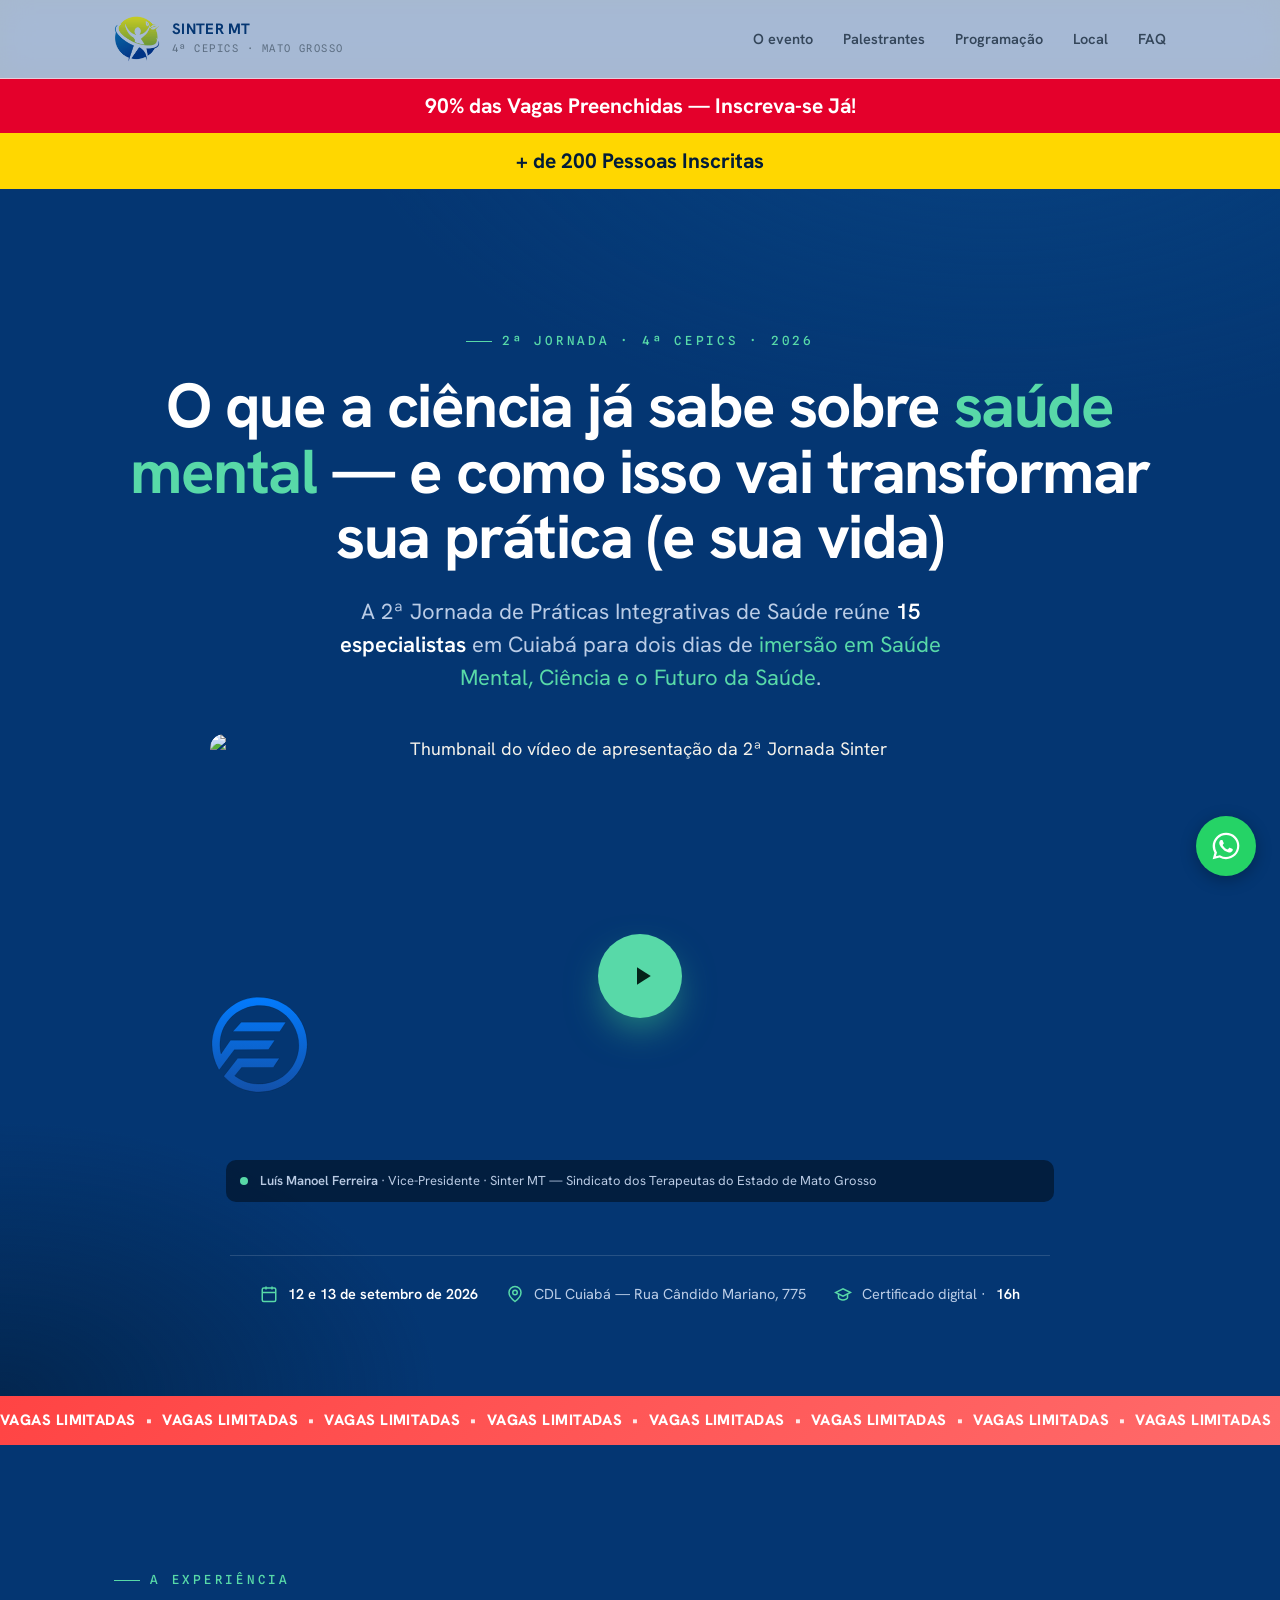
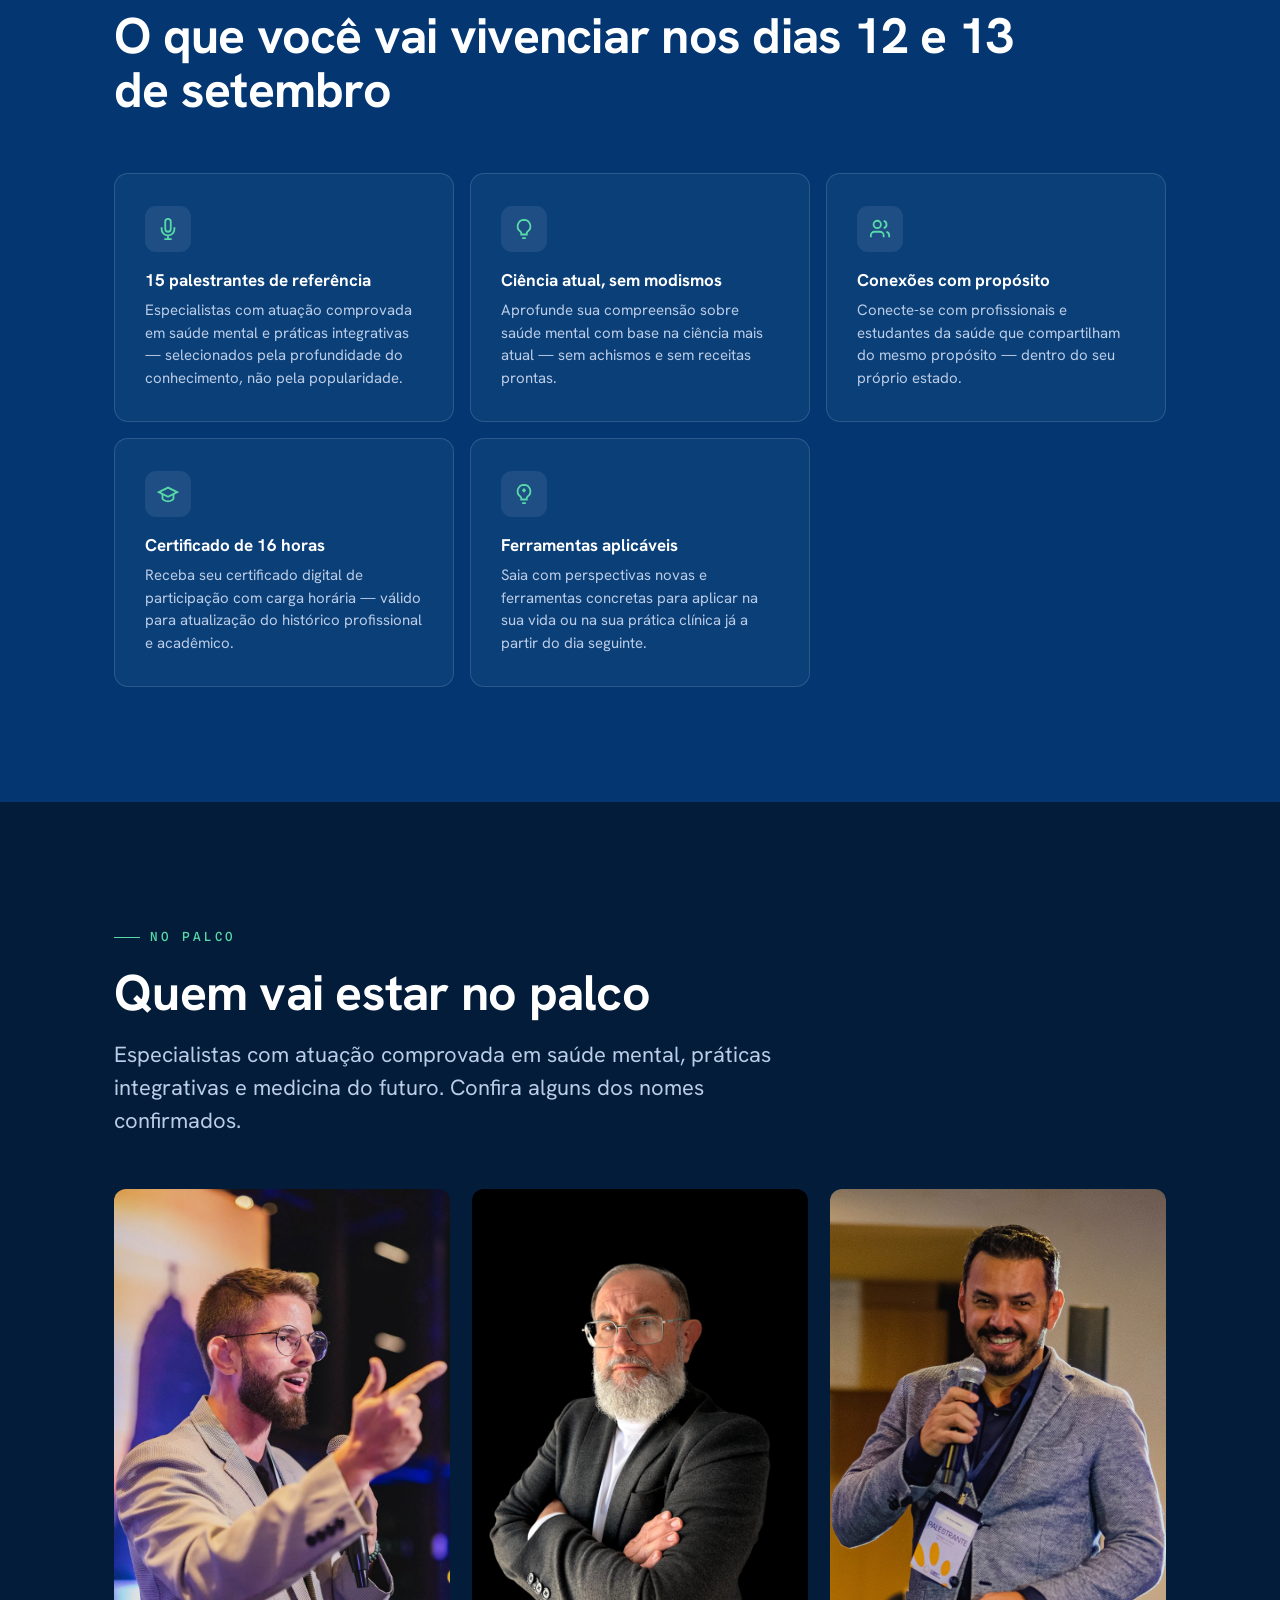
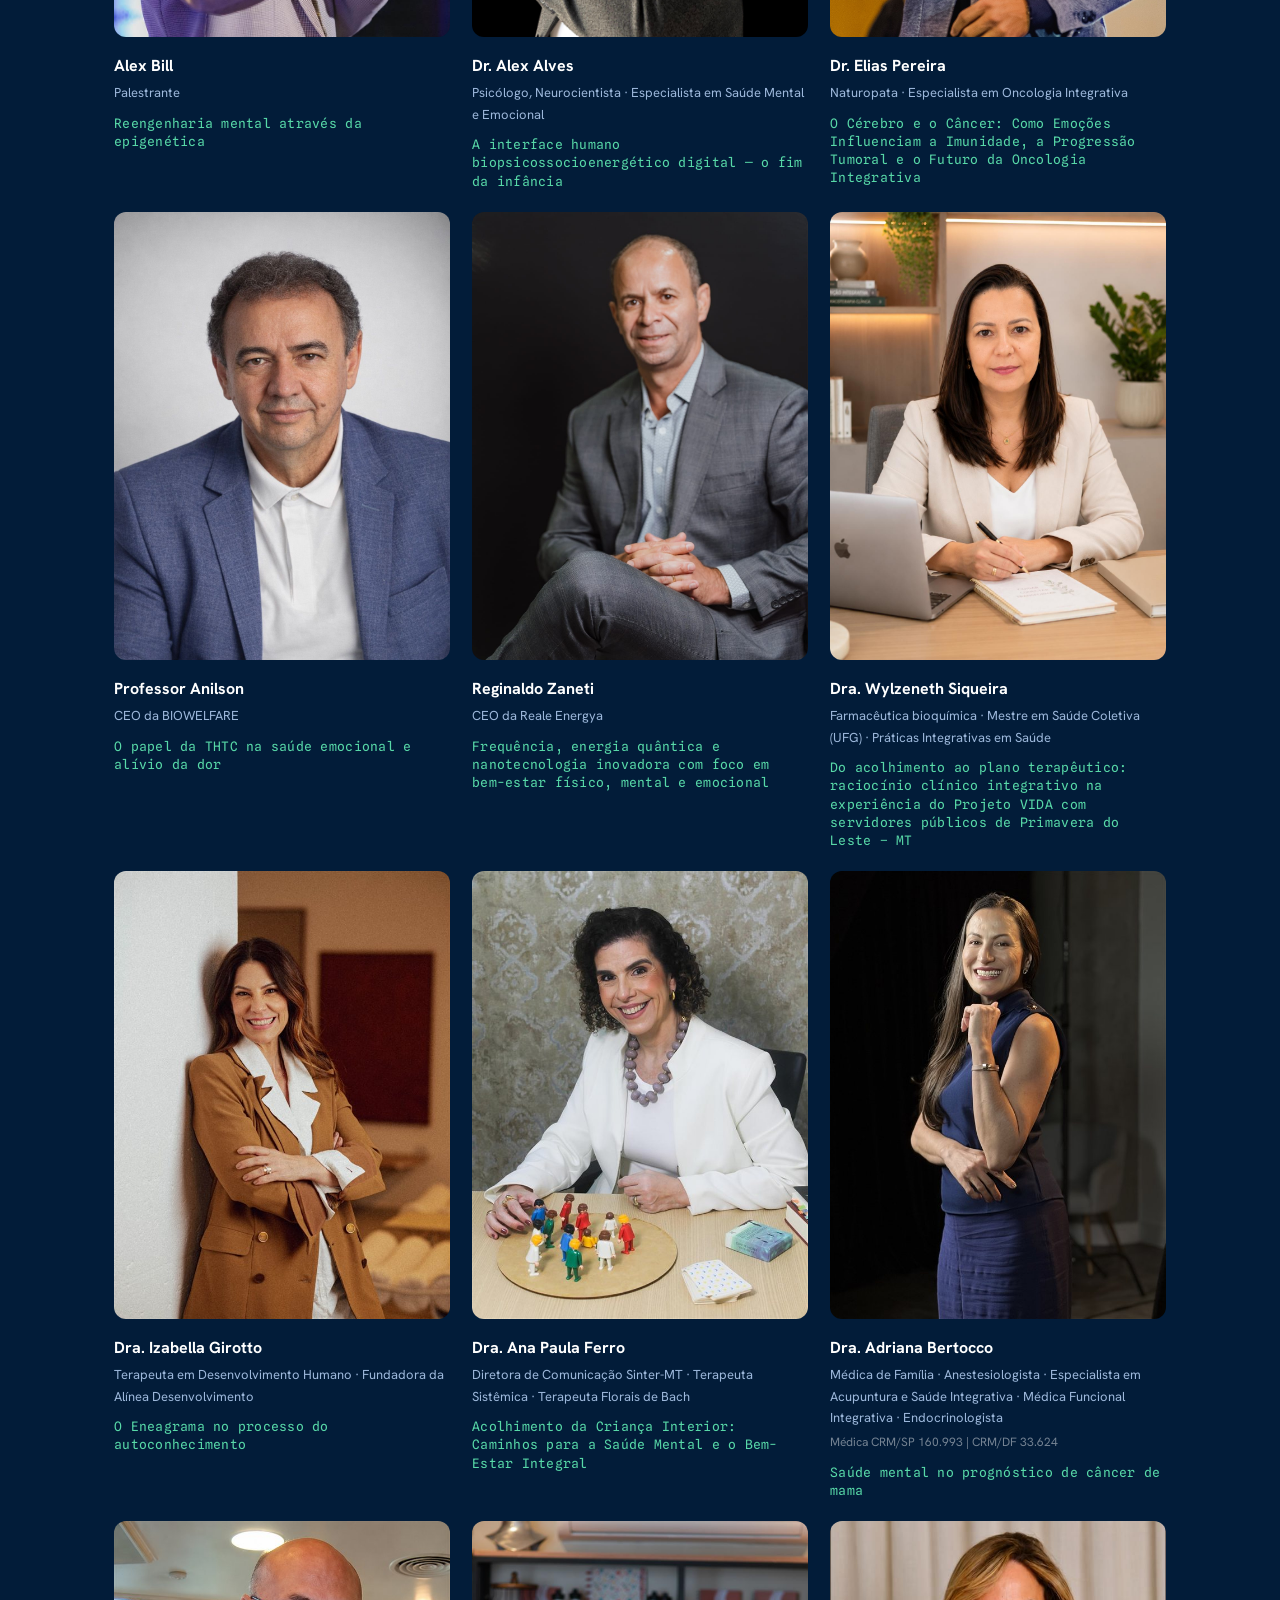
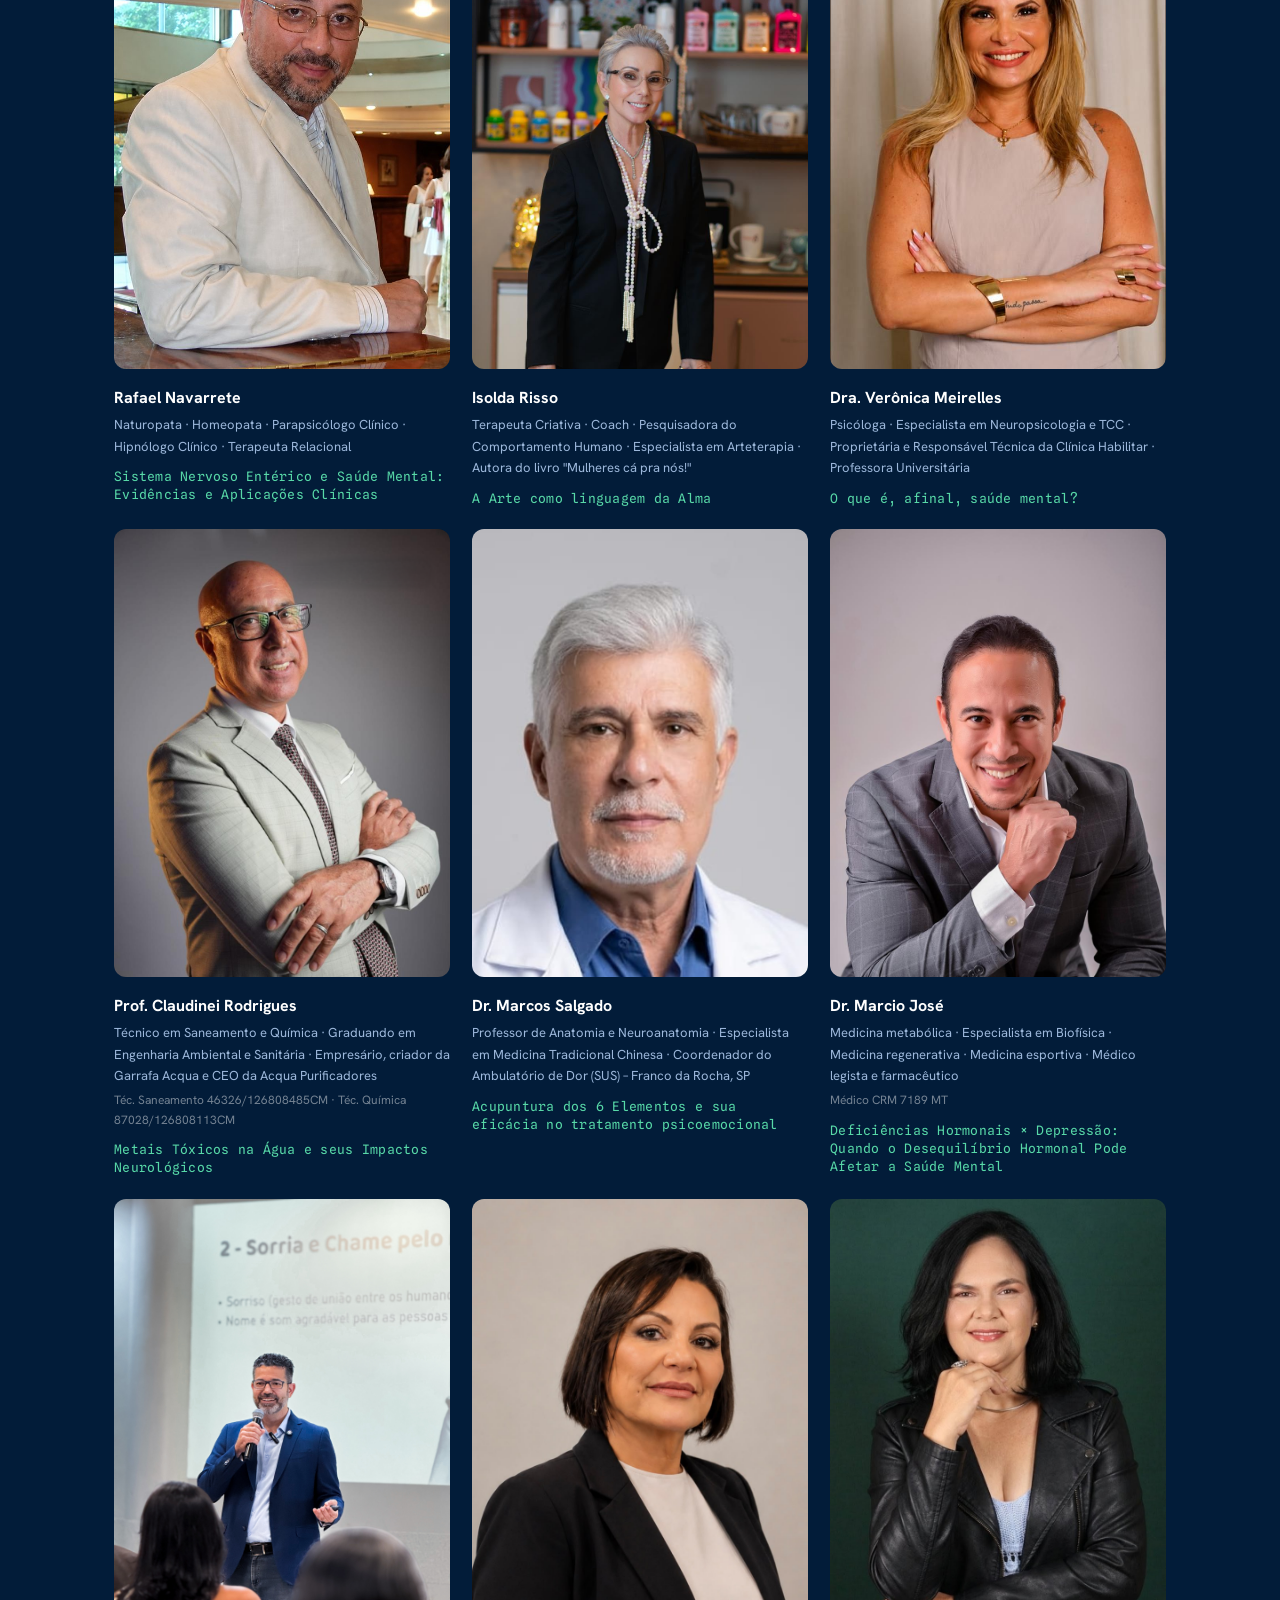
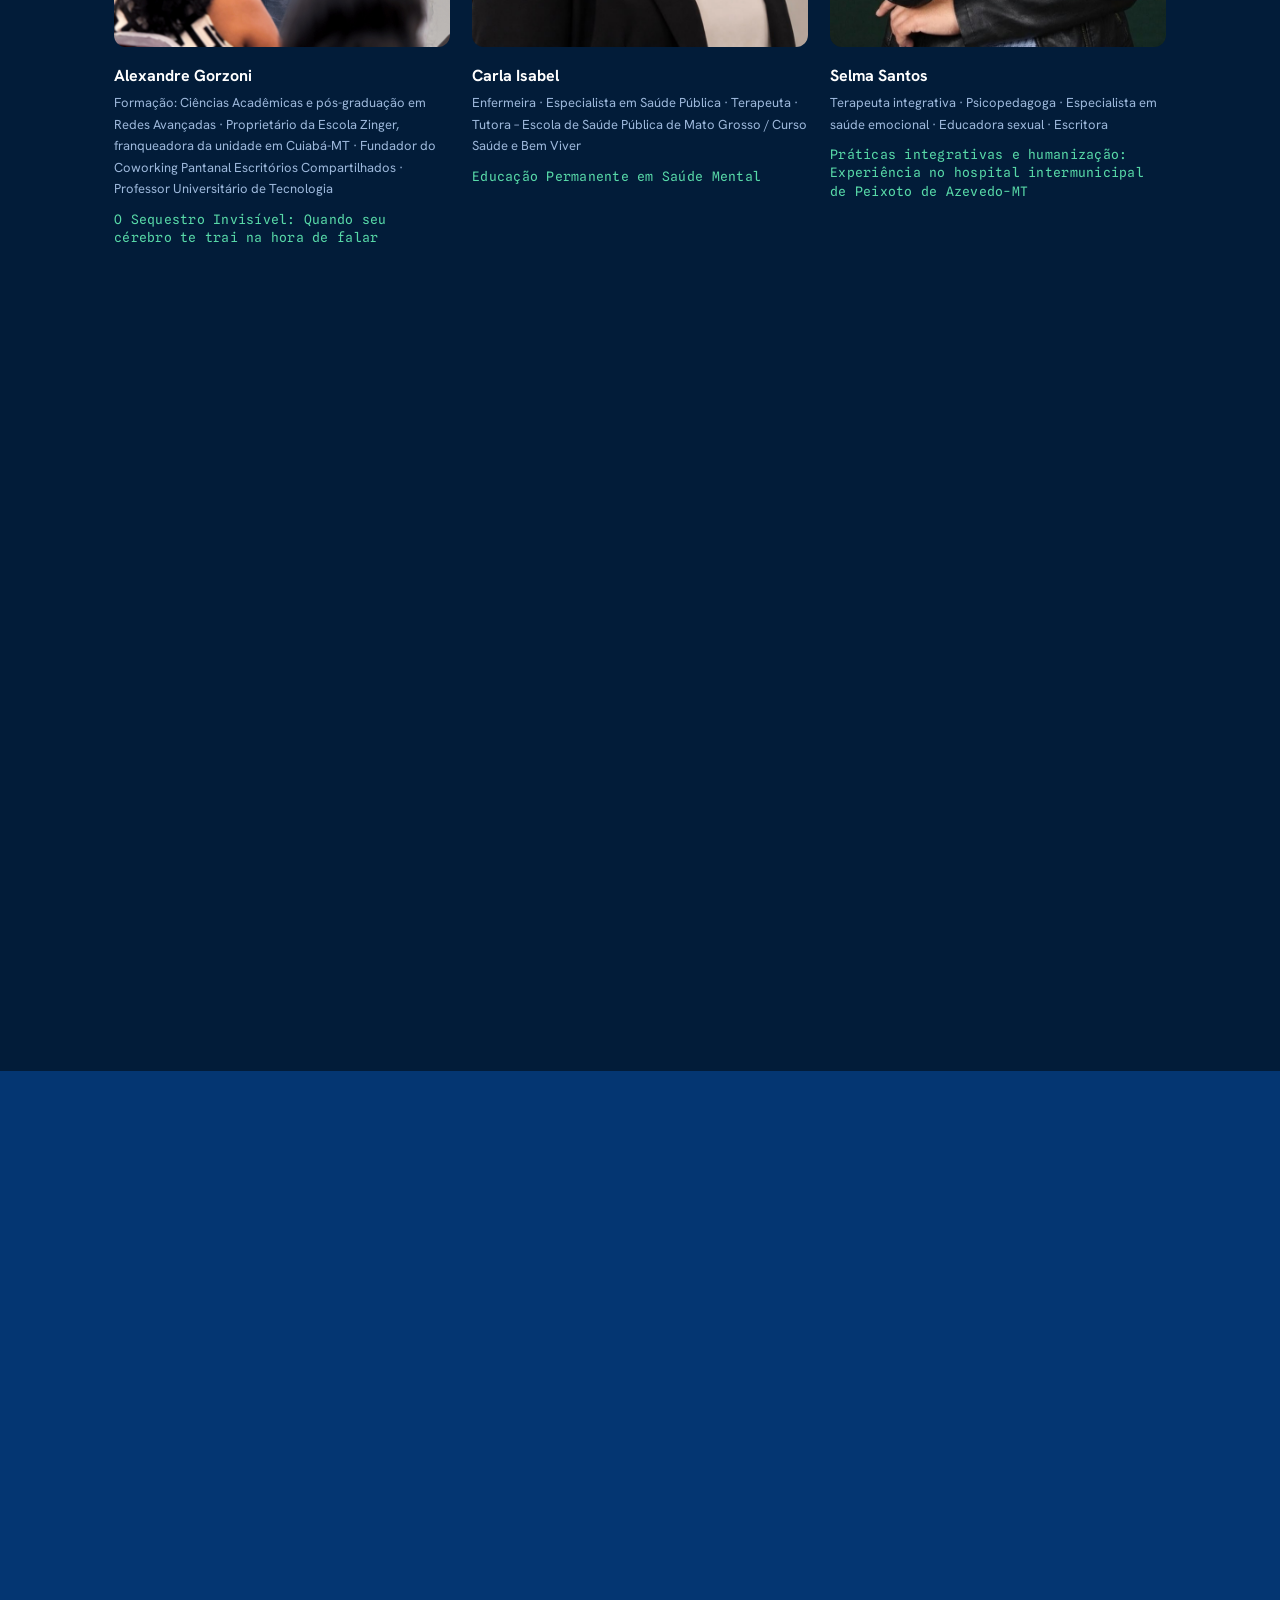
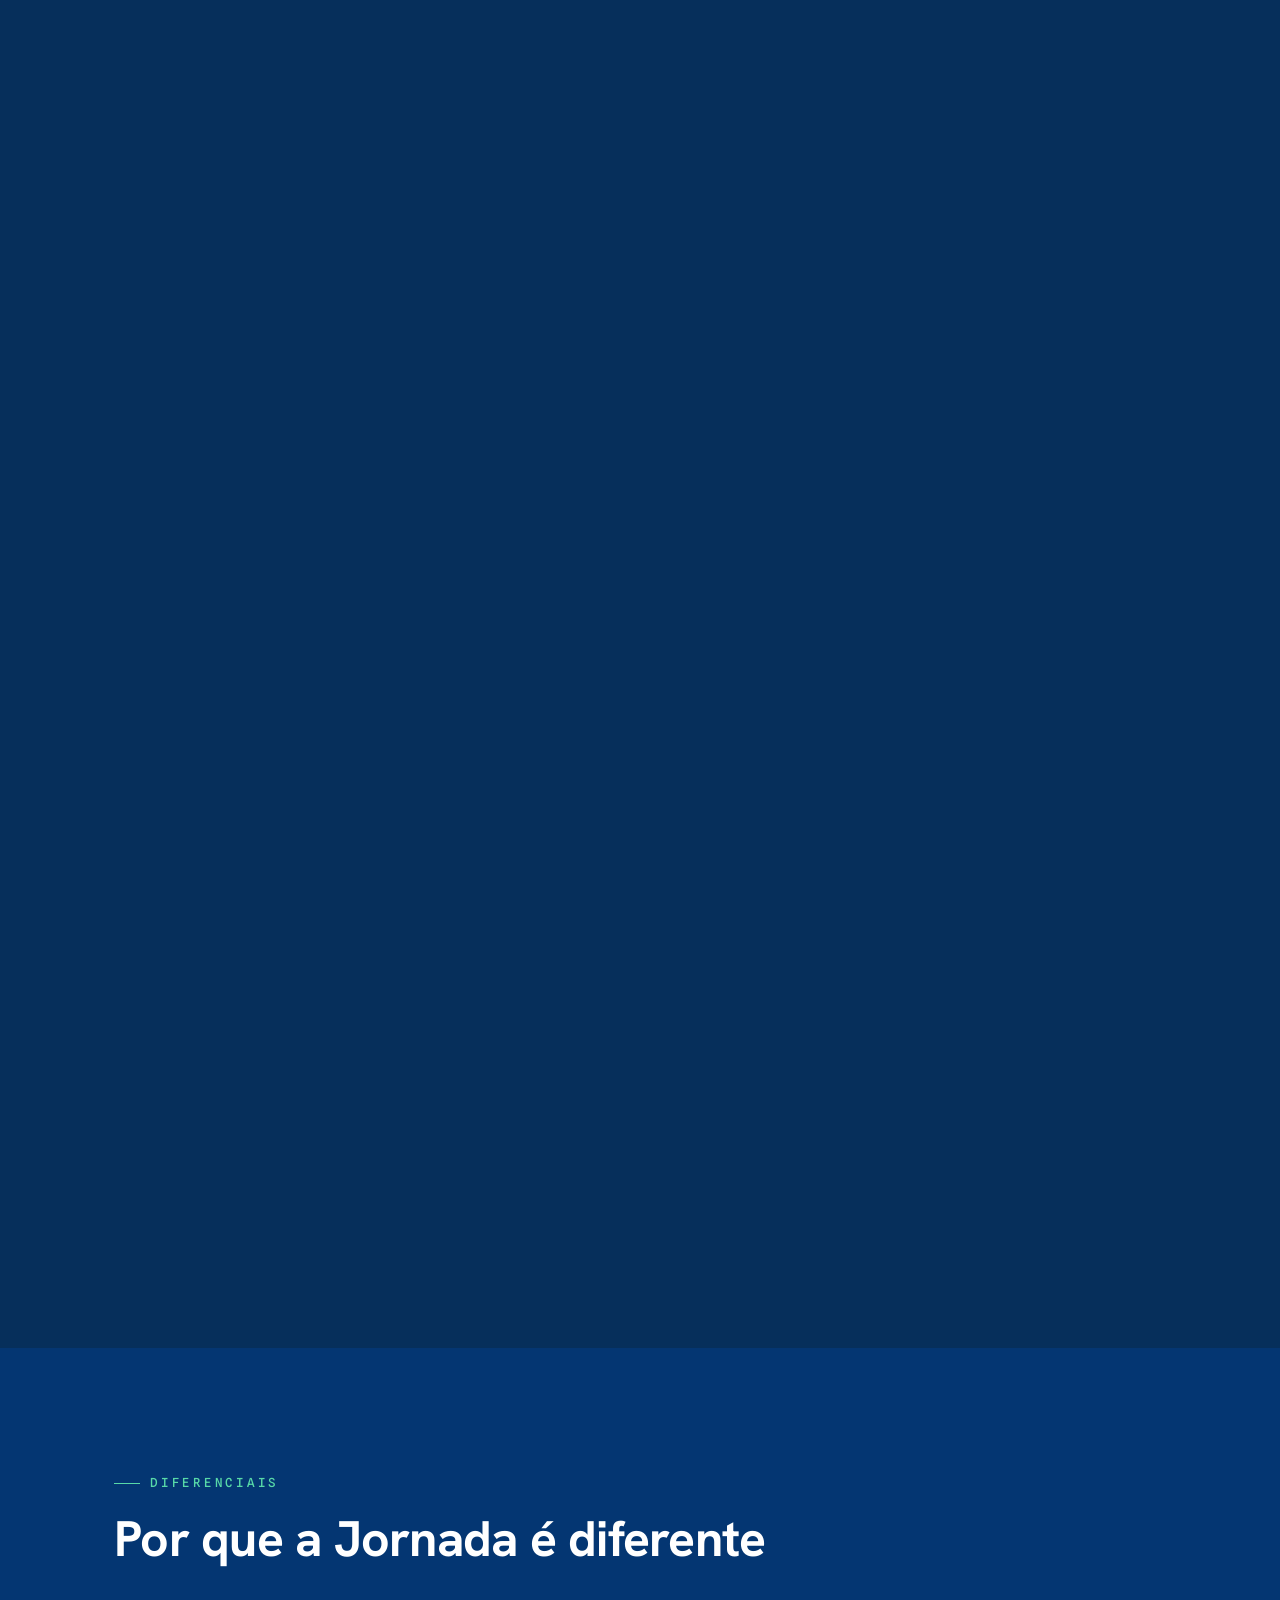
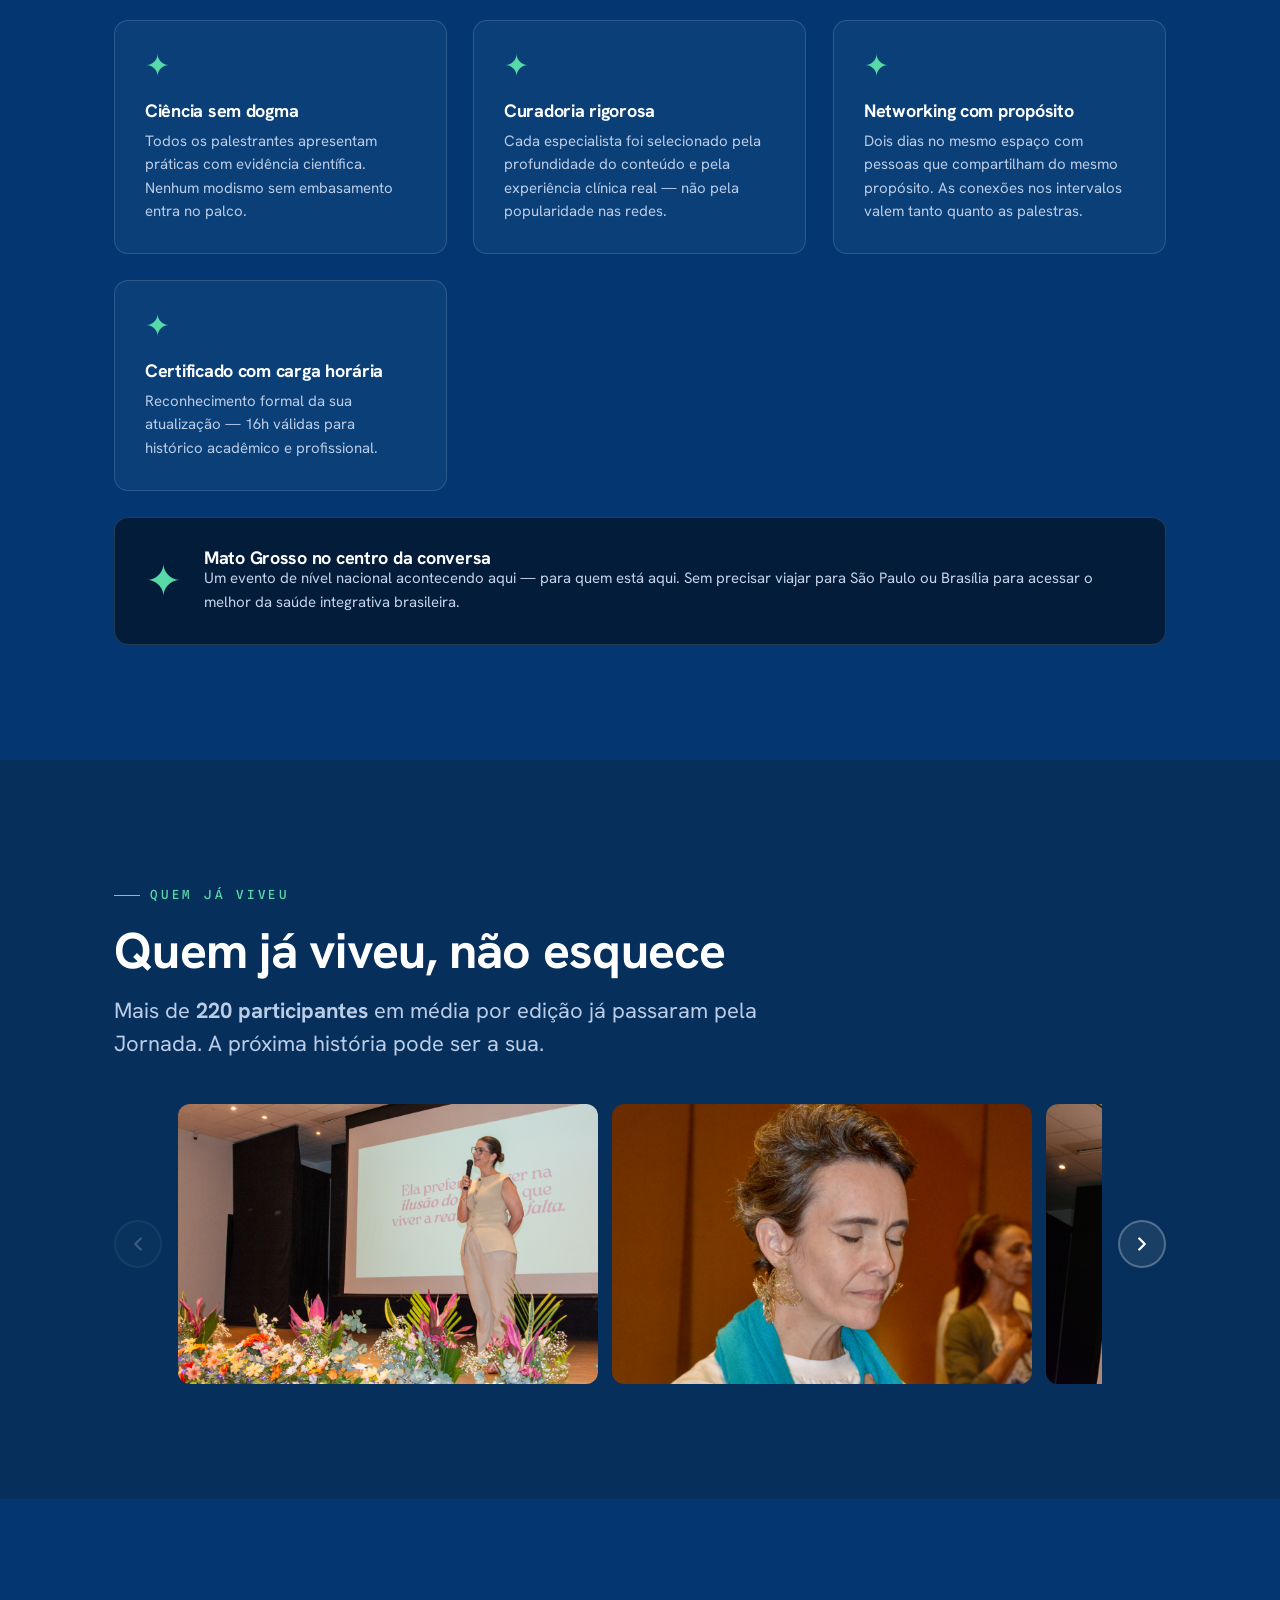
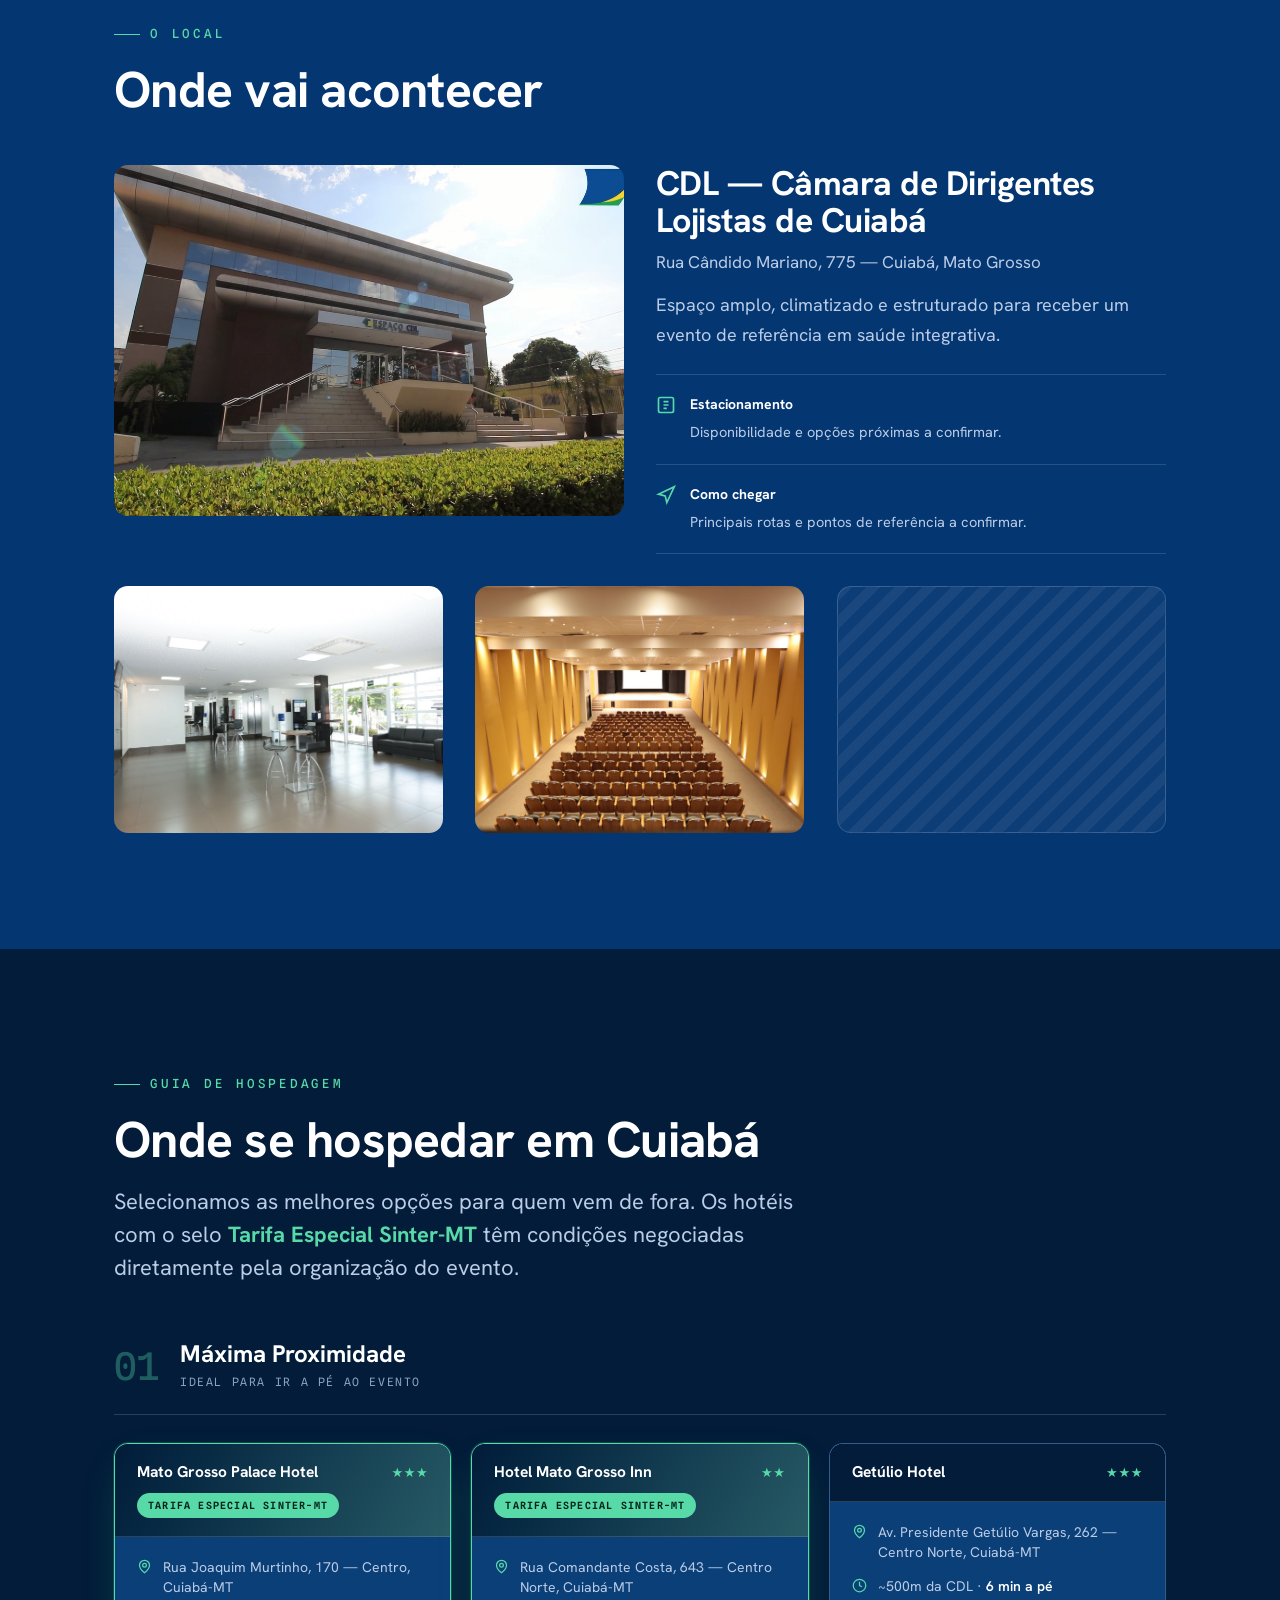
==== index.html @ 5ab66284 "fix: ajusta capitalização do título do horário da apresentação Prife" ====
<!DOCTYPE html>
<html lang="pt-BR">
<head>
<meta charset="UTF-8" />
<meta name="viewport" content="width=device-width, initial-scale=1.0" />
<meta name="format-detection" content="telephone=no">
<title>2ª Jornada de Práticas Integrativas de Saúde — Sinter MT</title>
<meta name="description" content="Dois dias de imersão em Saúde Mental, Ciência e o Futuro da Saúde. 12 e 13 de setembro de 2026, CDL Cuiabá. 15 especialistas. Certificado de 16h." />
<link rel="preconnect" href="https://fonts.googleapis.com" />
<link rel="preconnect" href="https://fonts.gstatic.com" crossorigin />
<link href="https://fonts.googleapis.com/css2?family=Hanken+Grotesk:wght@400;500;600;700;800&family=Spline+Sans+Mono:wght@400;500&display=swap" rel="stylesheet" />
<link rel="stylesheet" href="styles.css" />
<link rel="icon" type="image/x-icon" href="/favicon.ico" />
<link rel="icon" type="image/png" sizes="192x192" href="/favicon-192.png" />
<link rel="apple-touch-icon" sizes="180x180" href="/apple-touch-icon.png" />
<script type="application/ld+json">
{
  "@context": "https://schema.org",
  "@type": "Event",
  "name": "2ª Jornada de Práticas Integrativas de Saúde",
  "startDate": "2026-09-12T08:00:00-04:00",
  "endDate": "2026-09-13T18:00:00-04:00",
  "eventAttendanceMode": "https://schema.org/OfflineEventAttendanceMode",
  "eventStatus": "https://schema.org/EventScheduled",
  "description": "Dois dias de imersão em Saúde Mental, Ciência e o Futuro da Saúde, com 15 especialistas, em Cuiabá.",
  "image": ["https://www.sintermt.com/img/logo-sinter.png"],
  "location": {
    "@type": "Place",
    "name": "CDL Cuiabá",
    "address": {
      "@type": "PostalAddress",
      "streetAddress": "Rua Cândido Mariano, 775",
      "addressLocality": "Cuiabá",
      "addressRegion": "MT",
      "postalCode": "78005-150",
      "addressCountry": "BR"
    }
  },
  "organizer": {
    "@type": "Organization",
    "name": "Sinter MT — Sindicato dos Terapeutas do Estado de Mato Grosso",
    "url": "https://www.sintermt.com"
  },
  "offers": [
    {
      "@type": "Offer",
      "name": "Standard 2º Lote",
      "price": "297.00",
      "priceCurrency": "BRL",
      "availability": "https://schema.org/InStock",
      "url": "https://www.sintermt.com/#ingressos",
      "validFrom": "2026-08-11T00:00:00-04:00"
    },
    {
      "@type": "Offer",
      "name": "VIP",
      "price": "479.99",
      "priceCurrency": "BRL",
      "availability": "https://schema.org/SoldOut",
      "url": "https://www.sintermt.com/#ingressos"
    }
  ]
}
</script>

<!-- Meta Pixel -->
<script>
!function(f,b,e,v,n,t,s)
{if(f.fbq)return;n=f.fbq=function(){n.callMethod?
n.callMethod.apply(n,arguments):n.queue.push(arguments)};
if(!f._fbq)f._fbq=n;n.push=n;n.loaded=!0;n.version='2.0';
n.queue=[];t=b.createElement(e);t.async=!0;
t.src=v;s=b.getElementsByTagName(e)[0];
s.parentNode.insertBefore(t,s)}(window, document,'script',
'https://connect.facebook.net/en_US/fbevents.js');
fbq('init', '4407688466172249');
fbq('track', 'PageView');
</script>
<noscript>
 <img height="1" width="1" style="display:none"
 src="https://www.facebook.com/tr?id=4407688466172249&ev=PageView&noscript=1" />
</noscript>
</head>
<body>

<template id="__bundler_thumbnail">
  <svg xmlns="http://www.w3.org/2000/svg" viewBox="0 0 100 100">
    <rect width="100" height="100" fill="#043672"/>
    <text x="50" y="46" font-family="Georgia, serif" font-size="30" fill="#ffffff" text-anchor="middle" font-weight="600">S</text>
    <text x="50" y="66" font-family="monospace" font-size="7" letter-spacing="1.5" fill="#9db8db" text-anchor="middle">JORNADA</text>
  </svg>
</template>

<!-- ============ HEADER ============ -->
<header class="site-header">
  <div class="site-header__inner">
    <a class="brand" href="#topo" aria-label="Sinter — início">
      <img class="brand__mark" src="img/logo-sinter.png" alt="Logo Sinter" />
      <span class="brand__txt">
        <b>SINTER&nbsp;MT</b>
        <span>4ª CEPICS · Mato Grosso</span>
      </span>
    </a>
    <nav class="nav-links">
      <a href="#evento">O evento</a>
      <a href="#palestrantes">Palestrantes</a>
      <a href="#programacao">Programação</a>
      <a href="#local">Local</a>
      <a href="#faq">FAQ</a>
    </nav>
  </div>
</header>

<!-- ============ FAIXAS DE URGÊNCIA ============ -->
<div class="urgency-bar urgency-bar--red">
  <p>90% das Vagas Preenchidas — Inscreva-se Já!</p>
</div>
<div class="urgency-bar urgency-bar--yellow">
  <p>+ de 200 Pessoas Inscritas</p>
</div>

<!-- ============ SEÇÃO 1 — HERO ============ -->
<section class="hero" id="topo">
  <div class="wrap hero__inner">
    <div class="hero__copy">
      <span class="kicker reveal">2ª Jornada · 4ª CEPICS · 2026</span>
      <h1 class="reveal d1">O que a ciência já sabe sobre <em>saúde mental</em> — e como isso vai transformar sua prática (e sua vida)</h1>
      <p class="hero__sub lede reveal d2">A 2ª Jornada de Práticas Integrativas de Saúde reúne <strong>15 especialistas</strong> em Cuiabá para dois dias de <em>imersão em Saúde Mental, Ciência e o Futuro da Saúde</em>.</p>
    </div>

    <!-- VSL -->
    <div class="vsl reveal d2">
      <div class="vsl__frame">
        <svg class="deco-shape-1" aria-hidden="true" style="position:absolute;width:100px;left:0;top:0;z-index:-1;pointer-events:none;" width="624" height="621" viewBox="0 0 624 621" fill="none" xmlns="http://www.w3.org/2000/svg"><path fill-rule="evenodd" clip-rule="evenodd" d="M290 16C552.519 9.35402 697.908 285.7 541.661 495C465.338 597.243 291.611 649.027 154 565C131.592 551.317 103.914 528.637 86.0002 508C115 471.337 144 433.663 173 397H433C420.668 416 407.332 435 395 454H197L155 505V507C194.114 533 233 555.357 298 557C331.289 557.841 364.18 550.844 387 544C523.355 503.1 606.937 333.664 517 184C406.641 0.351013 130.284 44.338 71.0002 244C59.9442 281.234 58.1722 331.315 69.0002 369C89.0002 341.336 108 311.664 128 284H403L402 287L365 342L152 343L57.0002 470H56.0002C-38.0998 303.7 30.5472 129.152 163 53C199.425 32.058 237 20.855 290 16ZM195 171H473L435 230L143 229L144 228L195 171Z" fill="url(#deco-grad-a)" stroke="black" stroke-opacity="0.9" stroke-linejoin="round"/><defs><linearGradient id="deco-grad-a" x1="309.234" y1="607" x2="309.234" y2="15.875" gradientUnits="userSpaceOnUse"><stop stop-color="#1351A9"/><stop offset="1" stop-color="#027BFE"/></linearGradient></defs></svg>
        <img src="https://img.youtube.com/vi/LpDqe-wfgpA/maxresdefault.jpg" alt="Thumbnail do vídeo de apresentação da 2ª Jornada Sinter" style="width:100%;height:100%;object-fit:cover;border-radius:inherit;display:block;" />
      </div>
      <button class="vsl__play" data-open-vsl aria-label="Reproduzir vídeo de apresentação">
        <svg viewBox="0 0 24 24" fill="currentColor"><path d="M8 5v14l11-7z"/></svg>
      </button>
      <div class="vsl__cap">
        <span class="dot"></span>
        <span class="vsl__cap-full"><b>Luís Manoel Ferreira</b> · <span>Vice-Presidente · Sinter MT — Sindicato dos Terapeutas do Estado de Mato Grosso</span></span>
        <span class="vsl__cap-short"><b>Luís Manoel Ferreira</b> · <span>Vice-Presidente Sinter MT</span></span>
      </div>
    </div>

    <div class="hero__meta reveal d4">
      <span class="meta-item">
        <svg viewBox="0 0 24 24" fill="none" stroke="currentColor" stroke-width="2"><rect x="3" y="4" width="18" height="18" rx="2"/><path d="M16 2v4M8 2v4M3 10h18"/></svg>
        <b>12 e 13 de setembro de 2026</b>
      </span>
      <span class="meta-item">
        <svg viewBox="0 0 24 24" fill="none" stroke="currentColor" stroke-width="2"><path d="M20 10c0 6-8 12-8 12s-8-6-8-12a8 8 0 0 1 16 0Z"/><circle cx="12" cy="10" r="3"/></svg>
        CDL Cuiabá — Rua Cândido Mariano, 775
      </span>
      <span class="meta-item">
        <svg viewBox="0 0 24 24" fill="none" stroke="currentColor" stroke-width="2"><path d="M22 10 12 5 2 10l10 5 10-5Z"/><path d="M6 12v5c0 1 2.7 3 6 3s6-2 6-3v-5"/></svg>
        Certificado digital · <b>16h</b>
      </span>
    </div>
  </div>
</section>

<!-- ============ TICKER · VAGAS LIMITADAS ============ -->
<section class="ticker" aria-label="Vagas limitadas">
  <div class="ticker__inner">
    <div class="ticker__group">
      <span>Vagas limitadas</span><span class="ticker__dot">•</span><span>Vagas limitadas</span><span class="ticker__dot">•</span><span>Vagas limitadas</span><span class="ticker__dot">•</span><span>Vagas limitadas</span><span class="ticker__dot">•</span><span>Vagas limitadas</span><span class="ticker__dot">•</span><span>Vagas limitadas</span><span class="ticker__dot">•</span><span>Vagas limitadas</span><span class="ticker__dot">•</span><span>Vagas limitadas</span><span class="ticker__dot">•</span>
    </div>
    <div class="ticker__group" aria-hidden="true">
      <span>Vagas limitadas</span><span class="ticker__dot">•</span><span>Vagas limitadas</span><span class="ticker__dot">•</span><span>Vagas limitadas</span><span class="ticker__dot">•</span><span>Vagas limitadas</span><span class="ticker__dot">•</span><span>Vagas limitadas</span><span class="ticker__dot">•</span><span>Vagas limitadas</span><span class="ticker__dot">•</span><span>Vagas limitadas</span><span class="ticker__dot">•</span><span>Vagas limitadas</span><span class="ticker__dot">•</span>
    </div>
  </div>
</section>

<!-- ============ SEÇÃO 2 — VIVENCIAR ============ -->
<section class="section-pad" id="vivenciar">
  <div class="wrap">
    <div class="sec-head reveal">
      <span class="kicker">A experiência</span>
      <h2>O que você vai vivenciar nos dias 12 e 13 de setembro</h2>
    </div>
    <div class="benefits">
      <div class="benefit reveal">
        <span class="benefit__ico"><svg viewBox="0 0 24 24" fill="none" stroke="currentColor" stroke-width="2"><path d="M12 1a3 3 0 0 0-3 3v8a3 3 0 0 0 6 0V4a3 3 0 0 0-3-3Z"/><path d="M19 10v2a7 7 0 0 1-14 0v-2M12 19v4M8 23h8"/></svg></span>
        <h3>15 palestrantes de referência</h3>
        <p>Especialistas com atuação comprovada em saúde mental e práticas integrativas — selecionados pela profundidade do conhecimento, não pela popularidade.</p>
      </div>
      <div class="benefit reveal">
        <span class="benefit__ico"><svg viewBox="0 0 24 24" fill="none" stroke="currentColor" stroke-width="2"><path d="M9 18h6M10 22h4M12 2a7 7 0 0 0-4 12.7c.6.5 1 1.2 1 2V18h6v-1.3c0-.8.4-1.5 1-2A7 7 0 0 0 12 2Z"/></svg></span>
        <h3>Ciência atual, sem modismos</h3>
        <p>Aprofunde sua compreensão sobre saúde mental com base na ciência mais atual — sem achismos e sem receitas prontas.</p>
      </div>
      <div class="benefit reveal">
        <span class="benefit__ico"><svg viewBox="0 0 24 24" fill="none" stroke="currentColor" stroke-width="2"><path d="M16 21v-2a4 4 0 0 0-4-4H6a4 4 0 0 0-4 4v2"/><circle cx="9" cy="7" r="4"/><path d="M22 21v-2a4 4 0 0 0-3-3.9M16 3.1a4 4 0 0 1 0 7.8"/></svg></span>
        <h3>Conexões com propósito</h3>
        <p>Conecte-se com profissionais e estudantes da saúde que compartilham do mesmo propósito — dentro do seu próprio estado.</p>
      </div>
      <div class="benefit reveal">
        <span class="benefit__ico"><svg viewBox="0 0 24 24" fill="none" stroke="currentColor" stroke-width="2"><path d="M22 10 12 5 2 10l10 5 10-5Z"/><path d="M6 12v5c0 1 2.7 3 6 3s6-2 6-3v-5"/></svg></span>
        <h3>Certificado de 16 horas</h3>
        <p>Receba seu certificado digital de participação com carga horária — válido para atualização do histórico profissional e acadêmico.</p>
      </div>
      <div class="benefit reveal">
        <span class="benefit__ico"><svg viewBox="0 0 24 24" fill="none" stroke="currentColor" stroke-width="2"><path d="M9 18h6M10 22h4M12 2a7 7 0 0 0-4 12.7c.6.5 1 1.2 1 2V18h6v-1.3c0-.8.4-1.5 1-2A7 7 0 0 0 12 2Z"/><path d="M12 6v4M10 8h4"/></svg></span>
        <h3>Ferramentas aplicáveis</h3>
        <p>Saia com perspectivas novas e ferramentas concretas para aplicar na sua vida ou na sua prática clínica já a partir do dia seguinte.</p>
      </div>
    </div>
  </div>
</section>

<!-- ============ SEÇÃO 3 — PALESTRANTES ============ -->
<section class="section--navy section-pad" id="palestrantes">
  <div class="wrap">
    <div class="sec-head reveal">
      <span class="kicker">No palco</span>
      <h2>Quem vai estar no palco</h2>
      <p class="lede" style="margin-top:18px;">Especialistas com atuação comprovada em saúde mental, práticas integrativas e medicina do futuro. Confira alguns dos nomes confirmados.</p>
    </div>
    <div class="speakers">
      <article class="speaker reveal">
        <div class="speaker__photo"><svg class="bg-accent-2" aria-hidden="true" style="position:absolute;width:120px;left:0;top:0;z-index:-1;pointer-events:none;" width="624" height="621" viewBox="0 0 624 621" fill="none" xmlns="http://www.w3.org/2000/svg"><path fill-rule="evenodd" clip-rule="evenodd" d="M290 16C552.519 9.35402 697.908 285.7 541.661 495C465.338 597.243 291.611 649.027 154 565C131.592 551.317 103.914 528.637 86.0002 508C115 471.337 144 433.663 173 397H433C420.668 416 407.332 435 395 454H197L155 505V507C194.114 533 233 555.357 298 557C331.289 557.841 364.18 550.844 387 544C523.355 503.1 606.937 333.664 517 184C406.641 0.351013 130.284 44.338 71.0002 244C59.9442 281.234 58.1722 331.315 69.0002 369C89.0002 341.336 108 311.664 128 284H403L402 287L365 342L152 343L57.0002 470H56.0002C-38.0998 303.7 30.5472 129.152 163 53C199.425 32.058 237 20.855 290 16ZM195 171H473L435 230L143 229L144 228L195 171Z" fill="url(#deco-grad-b)" stroke="black" stroke-opacity="0.9" stroke-linejoin="round"/><defs><linearGradient id="deco-grad-b" x1="309.234" y1="607" x2="309.234" y2="15.875" gradientUnits="userSpaceOnUse"><stop stop-color="#1351A9"/><stop offset="1" stop-color="#027BFE"/></linearGradient></defs></svg><img src="img/palestrantes/alex-bill-2.png" alt="Alex Bill" style="object-position: center top;" /></div>
        <p class="speaker__name">Alex Bill</p>
        <p class="speaker__role">Palestrante</p>
        <p class="speaker__theme">Reengenharia mental através da epigenética</p>
      </article>
      <article class="speaker reveal">
        <div class="speaker__photo"><img src="img/palestrantes/alex-alves.jpeg" alt="Dr. Alex Alves" /></div>
        <p class="speaker__name">Dr. Alex Alves</p>
        <p class="speaker__role">Psicólogo, Neurocientista · Especialista em Saúde Mental e Emocional</p>
        <p class="speaker__theme">A interface humano biopsicossocioenergético digital — o fim da infância</p>
      </article>
      <article class="speaker reveal">
        <div class="speaker__photo"><img src="img/palestrantes/elias-pereira.jpg" alt="Dr. Elias Pereira" /></div>
        <p class="speaker__name">Dr. Elias Pereira</p>
        <p class="speaker__role">Naturopata · Especialista em Oncologia Integrativa</p>
        <p class="speaker__theme">O Cérebro e o Câncer: Como Emoções Influenciam a Imunidade, a Progressão Tumoral e o Futuro da Oncologia Integrativa</p>
      </article>
      <article class="speaker reveal">
        <div class="speaker__photo"><img src="img/palestrantes/anilson.jpeg" alt="Professor Anilson" /></div>
        <p class="speaker__name">Professor Anilson</p>
        <p class="speaker__role">CEO da BIOWELFARE</p>
        <p class="speaker__theme">O papel da THTC na saúde emocional e alívio da dor</p>
      </article>
      <article class="speaker reveal">
        <div class="speaker__photo"><img src="img/palestrantes/reginaldo-zanetti.jpeg" alt="Reginaldo Zaneti" /></div>
        <p class="speaker__name">Reginaldo Zaneti</p>
        <p class="speaker__role">CEO da Reale Energya</p>
        <p class="speaker__theme">Frequência, energia quântica e nanotecnologia inovadora com foco em bem-estar físico, mental e emocional</p>
      </article>
      <article class="speaker reveal">
        <div class="speaker__photo"><img src="img/palestrantes/wylzeneth-siqueira.jpeg" alt="Wylzeneth Siqueira" /></div>
        <p class="speaker__name">Dra. Wylzeneth Siqueira</p>
        <p class="speaker__role">Farmacêutica bioquímica · Mestre em Saúde Coletiva (UFG) · Práticas Integrativas em Saúde</p>
        <p class="speaker__theme">Do acolhimento ao plano terapêutico: raciocínio clínico integrativo na experiência do Projeto VIDA com servidores públicos de Primavera do Leste – MT</p>
      </article>
      <article class="speaker reveal">
        <div class="speaker__photo"><img src="img/palestrantes/Dra. Izabella Girotto.jpg" alt="Dra. Izabella Girotto" /></div>
        <p class="speaker__name">Dra. Izabella Girotto</p>
        <p class="speaker__role">Terapeuta em Desenvolvimento Humano · Fundadora da Alínea Desenvolvimento</p>
        <p class="speaker__theme">O Eneagrama no processo do autoconhecimento</p>
      </article>
      <article class="speaker reveal">
        <div class="speaker__photo"><img src="img/palestrantes/Dra. Ana Paula Ferro.jpg" alt="Dra. Ana Paula Ferro" /></div>
        <p class="speaker__name">Dra. Ana Paula Ferro</p>
        <p class="speaker__role">Diretora de Comunicação Sinter-MT · Terapeuta Sistêmica · Terapeuta Florais de Bach</p>
        <p class="speaker__theme">Acolhimento da Criança Interior: Caminhos para a Saúde Mental e o Bem-Estar Integral</p>
      </article>
      <article class="speaker reveal">
        <div class="speaker__photo"><img src="img/palestrantes/Dra. Adriana Bertocco.jpg" alt="Dra. Adriana Bertocco" /></div>
        <p class="speaker__name">Dra. Adriana Bertocco</p>
        <p class="speaker__role">Médica de Família · Anestesiologista · Especialista em Acupuntura e Saúde Integrativa · Médica Funcional Integrativa · Endocrinologista</p>
        <p class="speaker__license">Médica CRM/SP 160.993 | CRM/DF 33.624</p>
        <p class="speaker__theme">Saúde mental no prognóstico de câncer de mama</p>
      </article>
      <article class="speaker reveal">
        <div class="speaker__photo"><img src="img/palestrantes/Dr. Rafael Navarrete.jpg" alt="Rafael Navarrete" /></div>
        <p class="speaker__name">Rafael Navarrete</p>
        <p class="speaker__role">Naturopata · Homeopata · Parapsicólogo Clínico · Hipnólogo Clínico · Terapeuta Relacional</p>
        <p class="speaker__theme">Sistema Nervoso Entérico e Saúde Mental: Evidências e Aplicações Clínicas</p>
      </article>
      <article class="speaker reveal">
        <div class="speaker__photo"><img src="img/palestrantes/Isolda Risso.png" alt="Isolda Risso" /></div>
        <p class="speaker__name">Isolda Risso</p>
        <p class="speaker__role">Terapeuta Criativa · Coach · Pesquisadora do Comportamento Humano · Especialista em Arteterapia · Autora do livro "Mulheres cá pra nós!"</p>
        <p class="speaker__theme">A Arte como linguagem da Alma</p>
      </article>
      <article class="speaker reveal">
        <div class="speaker__photo"><img src="img/palestrantes/Dra. Verônica Meirelles.jpeg" alt="Dra. Verônica Meirelles" style="object-position: center 35%;" /></div>
        <p class="speaker__name">Dra. Verônica Meirelles</p>
        <p class="speaker__role">Psicóloga · Especialista em Neuropsicologia e TCC · Proprietária e Responsável Técnica da Clínica Habilitar · Professora Universitária</p>
        <p class="speaker__theme">O que é, afinal, saúde mental?</p>
      </article>
      <article class="speaker reveal">
        <div class="speaker__photo"><img src="img/palestrantes/Dr. Claudinei Rodrigues.png" alt="Prof. Claudinei Rodrigues" /></div>
        <p class="speaker__name">Prof. Claudinei Rodrigues</p>
        <p class="speaker__role">Técnico em Saneamento e Química · Graduando em Engenharia Ambiental e Sanitária · Empresário, criador da Garrafa Acqua e CEO da Acqua Purificadores</p>
        <p class="speaker__license">Téc. Saneamento 46326/126808485CM · Téc. Química 87028/126808113CM</p>
        <p class="speaker__theme">Metais Tóxicos na Água e seus Impactos Neurológicos</p>
      </article>
      <article class="speaker reveal">
        <div class="speaker__photo"><img src="img/palestrantes/Dr. Marcos Salgado.jpeg" alt="Dr. Marcos Salgado" /></div>
        <p class="speaker__name">Dr. Marcos Salgado</p>
        <p class="speaker__role">Professor de Anatomia e Neuroanatomia · Especialista em Medicina Tradicional Chinesa · Coordenador do Ambulatório de Dor (SUS) – Franco da Rocha, SP</p>
        <p class="speaker__theme">Acupuntura dos 6 Elementos e sua eficácia no tratamento psicoemocional</p>
      </article>
      <article class="speaker reveal">
        <div class="speaker__photo"><img src="img/palestrantes/dr-marcio-jose.png" alt="Dr. Marcio José" /></div>
        <p class="speaker__name">Dr. Marcio José</p>
        <p class="speaker__role">Medicina metabólica · Especialista em Biofísica · Medicina regenerativa · Medicina esportiva · Médico legista e farmacêutico</p>
        <p class="speaker__license">Médico CRM 7189 MT</p>
        <p class="speaker__theme">Deficiências Hormonais × Depressão: Quando o Desequilíbrio Hormonal Pode Afetar a Saúde Mental</p>
      </article>
      <article class="speaker reveal">
        <div class="speaker__photo"><img src="img/palestrantes/alexandre-gorzoni.png" alt="Alexandre Gorzoni" style="object-position: center center;" /></div>
        <p class="speaker__name">Alexandre Gorzoni</p>
        <p class="speaker__role">Formação: Ciências Acadêmicas e pós-graduação em Redes Avançadas · Proprietário da Escola Zinger, franqueadora da unidade em Cuiabá-MT · Fundador do Coworking Pantanal Escritórios Compartilhados · Professor Universitário de Tecnologia</p>
        <p class="speaker__theme">O Sequestro Invisível: Quando seu cérebro te trai na hora de falar</p>
      </article>
      <article class="speaker reveal">
        <div class="speaker__photo"><img src="img/palestrantes/carla-isabel.png" alt="Carla Isabel" /></div>
        <p class="speaker__name">Carla Isabel</p>
        <p class="speaker__role">Enfermeira · Especialista em Saúde Pública · Terapeuta · Tutora – Escola de Saúde Pública de Mato Grosso / Curso Saúde e Bem Viver</p>
        <p class="speaker__theme">Educação Permanente em Saúde Mental</p>
      </article>
      <article class="speaker reveal">
        <div class="speaker__photo"><img src="img/palestrantes/selma-santos.png" alt="Selma Santos" /></div>
        <p class="speaker__name">Selma Santos</p>
        <p class="speaker__role">Terapeuta integrativa · Psicopedagoga · Especialista em saúde emocional · Educadora sexual · Escritora</p>
        <p class="speaker__theme">Práticas integrativas e humanização: Experiência no hospital intermunicipal de Peixoto de Azevedo-MT</p>
      </article>
      <article class="speaker reveal">
        <div class="speaker__photo"><img src="img/palestrantes/kristian-ayala.png?v=2" alt="Kristian Ayala" /></div>
        <p class="speaker__name">Kristian Ayala</p>
        <p class="speaker__role">Especialista em Musicoterapia em Pedagogia · Especialista em Práticas Profissionais em Musicoterapia</p>
        <p class="speaker__theme">Intervenções mediada pela música e Apresentação Musicoterapia</p>
      </article>
      <article class="speaker reveal">
        <div class="speaker__photo"><img src="img/palestrantes/fernando-fernandes.png" alt="Fernando Fernandes" /></div>
        <p class="speaker__name">Fernando Fernandes</p>
        <p class="speaker__role">CEO da Prife, divisão internacional (Pioneira e líder em tecnologias de saúde e bem-estar) · Tem sólida atuação no setor corporativo e estratégico · Lidera expansão da Prife para América do Sul</p>
        <p class="speaker__theme">Saúde à base de frequência Terahertz e oportunidades de mercado</p>
      </article>
    </div>
    <p class="speakers-note reveal">+ outros especialistas confirmados em breve.</p>
  </div>
</section>

<!-- ============ SEÇÃO 4 — PROBLEMA ============ -->
<section class="section-pad" id="problema">
  <div class="wrap">
    <div class="sec-head reveal">
      <span class="kicker">Talvez você reconheça</span>
      <h2>Você já se sentiu assim?</h2>
    </div>
    <div class="problems">
      <div class="problem reveal"><span class="problem__n">01</span><p>Trabalha com saúde há anos — mas sente que o modelo atual não dá conta da complexidade do ser humano.</p></div>
      <div class="problem reveal"><span class="problem__n">02</span><p>Quer integrar práticas complementares à sua atuação, mas não sabe por onde começar com embasamento científico.</p></div>
      <div class="problem reveal"><span class="problem__n">03</span><p>Percebe que a saúde mental dos seus pacientes — ou da sua própria vida — está pedindo socorro, enquanto o sistema continua olhando só para os sintomas.</p></div>
      <div class="problem reveal"><span class="problem__n">04</span><p>Sente que a atualização profissional está ficando para trás enquanto a ciência integrativa avança em velocidade acelerada.</p></div>
      <div class="problem reveal"><span class="problem__n">05</span><p>Quer se conectar com outros profissionais que pensam de forma ampliada — e não encontra esse espaço em Mato Grosso.</p></div>
    </div>
    <p class="problem-cta reveal">Se você disse sim para qualquer uma dessas situações, este evento foi construído para você.</p>
  </div>
</section>

<!-- ============ SEÇÃO 5 — O QUE É ============ -->
<section class="section-pad" id="evento" style="background:var(--paper-2);">
  <div class="wrap">
    <div class="about__grid">
      <div class="about__text reveal">
        <span class="kicker">O evento</span>
        <h2 class="sec-head" style="font-size:clamp(28px,4vw,50px);margin-top:16px;">A maior imersão em saúde integrativa de Mato Grosso</h2>
        <p>A 2ª Jornada de Práticas Integrativas de Saúde em Mato Grosso — <strong>4ª edição das CEPICs</strong> — é o maior encontro do estado dedicado a conectar ciência e saúde integrativa.</p>
        <p>Dois dias completos de palestras, trocas e conhecimento aplicado, com foco no tema mais urgente da saúde contemporânea: <strong>Saúde Mental, Ciência e o Futuro da Saúde.</strong></p>
        <p>Não é um evento comum de saúde. É uma imersão que une o rigor científico com a profundidade das práticas integrativas — para profissionais, estudantes e qualquer pessoa que acredita que saúde é muito mais do que ausência de doença.</p>
      </div>
      <div class="about__media reveal d1"><img src="img/evento/anfiteatro.jpeg" alt="Anfiteatro Adão Flores — local do evento" /></div>
    </div>
    <div class="stats reveal d2">
      <div class="stat"><b>15</b><span>palestrantes especialistas</span></div>
      <div class="stat"><b>2</b><span>dias de imersão</span></div>
      <div class="stat"><b>16h</b><span>de certificado digital</span></div>
      <div class="stat"><b>∞</b><span>conexões para a vida</span></div>
    </div>
  </div>
</section>

<!-- ============ SEÇÃO 6 — PARA QUEM É ============ -->
<section class="section-pad" id="para-quem">
  <div class="wrap">
    <div class="sec-head reveal">
      <span class="kicker">Para quem é</span>
      <h2>Este evento foi feito para você — se…</h2>
    </div>
    <div class="audience__grid">
      <div class="aud-list">
        <div class="aud-item reveal">
          <span class="aud-item__check"><svg viewBox="0 0 24 24" fill="none" stroke="currentColor" stroke-width="3" stroke-linecap="round" stroke-linejoin="round"><path d="M20 6 9 17l-5-5"/></svg></span>
          <p>Você é <strong>profissional de saúde</strong> (terapeuta, médico, psicólogo, fisioterapeuta, nutricionista, enfermeiro, educador físico) e quer atualizar sua prática com embasamento científico em saúde integrativa.</p>
        </div>
        <div class="aud-item reveal d1">
          <span class="aud-item__check"><svg viewBox="0 0 24 24" fill="none" stroke="currentColor" stroke-width="3" stroke-linecap="round" stroke-linejoin="round"><path d="M20 6 9 17l-5-5"/></svg></span>
          <p>Você é <strong>estudante da área da saúde</strong> e quer sair na frente com uma visão ampliada do cuidado humano antes de se formar.</p>
        </div>
        <div class="aud-item reveal d2">
          <span class="aud-item__check"><svg viewBox="0 0 24 24" fill="none" stroke="currentColor" stroke-width="3" stroke-linecap="round" stroke-linejoin="round"><path d="M20 6 9 17l-5-5"/></svg></span>
          <p>Você <strong>não é da área da saúde</strong>, mas acredita que saúde mental é prioridade — e quer entender, com base na ciência, quais caminhos já estão disponíveis.</p>
        </div>
        <div class="aud-item reveal d3">
          <span class="aud-item__check"><svg viewBox="0 0 24 24" fill="none" stroke="currentColor" stroke-width="3" stroke-linecap="round" stroke-linejoin="round"><path d="M20 6 9 17l-5-5"/></svg></span>
          <p>Você quer se conectar com uma <strong>rede de profissionais que pensam diferente</strong>, dentro de Mato Grosso.</p>
        </div>
      </div>
      <aside class="not-for reveal d1">
        <h3>Para quem NÃO é</h3>
        <div class="not-for__item"><span class="not-for__x">✕</span> Para quem busca soluções mágicas.</div>
        <div class="not-for__item"><span class="not-for__x">✕</span> Para quem quer um evento superficial de motivação, sem profundidade.</div>
        <div class="not-for__item"><span class="not-for__x">✕</span> Para quem prefere aprender sozinho, sem a riqueza da troca presencial com especialistas.</div>
      </aside>
    </div>
  </div>
</section>

<!-- ============ SEÇÃO 7 — PROGRAMAÇÃO ============ -->
<section class="section-pad" id="programacao" style="background:var(--paper-2);">
  <div class="wrap">
    <div class="sec-head reveal">
      <span class="kicker">Programação</span>
      <h2>Dois dias que vão mudar a forma como você pensa sobre saúde</h2>
    </div>
    <div class="agenda">
      <!-- DIA 1 -->
      <div class="day reveal d1">
        <div class="day__head">
          <span class="eyebrow-num">Dia 1 · Sábado</span>
          <h3>12 de setembro</h3>
        </div>
        <div class="day__body">
          <div class="slot"><span class="slot__time">08:00</span><span class="slot__title">Credenciamento e boas-vindas</span></div>
          <div class="slot slot--break"><span class="slot__time">08:30</span><span class="slot__title">Coffee break de abertura</span></div>
          <div class="slot slot--special"><span class="slot__time">09:00</span><span class="slot__title">Abertura Oficial<span>Adriano Roccha · Secretário Sinter-MT</span></span></div>
          <div class="slot"><span class="slot__time">09:05</span><span class="slot__title">O papel da THTC na saúde emocional e alívio da dor<span>Professor Anilson (MT)</span></span></div>
          <div class="slot slot--special"><span class="slot__time">09:55</span><span class="slot__title">Mesa Redonda · 4ª CEPICs — Centro Especializado em Práticas Integrativas e Complementares do SUS<span>Panorama atual no estado de Mato Grosso · Mediadora: Sandra Ferreira, Presidente do Sinter<span class="slot__participant"><b>Rosiene Pires</b> — O processo de Implantação e Implementação da PIS em MT</span><span class="slot__participant"><b>Marco Antônio Norberto</b> — A Articulação do Conselho Municipal em Saúde nos Territórios de MT</span><span class="slot__participant"><b>Flavia Dias</b> — Unidade referência em Práticas Integrativas de Cuiabá – Secretaria Municipal de Saúde</span><span class="slot__participant"><b>Ricardo Maciel</b> — Cultivando saúde, pertencimento e bem-estar: a experiência do Núcleo FloreSere – Primavera do Leste-MT</span><span class="slot__participant"><b>Carla Seixas</b> — Oferta de PIS na rede de atenção à Saúde</span></span></span></div>
          <div class="slot"><span class="slot__time">11:00</span><span class="slot__title">Do acolhimento ao plano terapêutico: raciocínio clínico integrativo na experiência do Projeto VIDA com servidores públicos de Primavera do Leste – MT<span>Dra. Wylzeneth Siqueira (MT)</span></span></div>
          <div class="slot"><span class="slot__time">11:30</span><span class="slot__title">Reengenharia mental através da epigenética<span>Alex Bill (RJ)</span></span></div>
          <div class="slot slot--break"><span class="slot__time">12:10</span><span class="slot__title">Intervalo para almoço</span></div>
          <div class="slot slot--special"><span class="slot__time">13:30</span><span class="slot__title">Convite para retornar ao evento<span>Diretora Edinalva</span></span></div>
          <div class="slot slot--special"><span class="slot__time">13:30</span><span class="slot__title">Experiências de Práticas Integrativas no interior de MT<span><span class="slot__participant"><b>Selma Santos</b> (Sinop-MT) — Práticas Integrativas e Humanização no Hospital Intermunicipal de Peixoto de Azevedo</span><span class="slot__participant"><b>Carla de Brito</b> (Água Boa-MT) — Educação Permanente Em Saúde Mental do Médio Araguaia-MT</span></span></span></div>
          <div class="slot slot--vivencia"><span class="slot__time">13:44</span><span class="slot__title">Intervenções mediada pela música e Apresentação Musicoterapia<span>Kristian Ayala (Primavera do Leste-MT)</span></span></div>
          <div class="slot"><span class="slot__time">14:10</span><span class="slot__title">Sistema Nervoso Entérico e Saúde Mental: Evidências e Aplicações Clínicas<span>Rafael Navarrete (PR)</span></span></div>
          <div class="slot"><span class="slot__time">15:00</span><span class="slot__title">Frequência, energia quântica e nanotecnologia inovadora com foco em bem-estar físico, mental e emocional<span>Reginaldo Zaneti (SP)</span></span></div>
          <div class="slot"><span class="slot__time">15:50</span><span class="slot__title">Prife · Apresentação do Patrocinador<span>Fernando Fernandes</span></span></div>
          <div class="slot slot--vivencia"><span class="slot__time">16:40</span><span class="slot__title">Acqua · apresentação prática<span>Dr. Alex Alves (SP)</span></span></div>
          <div class="slot slot--break"><span class="slot__time">17:15</span><span class="slot__title">Visita à feira de expositores</span></div>
          <div class="slot"><span class="slot__time">17:50</span><span class="slot__title">A Arte como Linguagem da Alma<span>Isolda Risso (MT)</span></span></div>
        </div>
      </div>

      <!-- DIA 2 -->
      <div class="day reveal d2">
        <div class="day__head">
          <span class="eyebrow-num">Dia 2 · Domingo</span>
          <h3>13 de setembro</h3>
        </div>
        <div class="day__body">
          <div class="slot slot--special"><span class="slot__time">08:00</span><span class="slot__title">Abertura das atividades<span>Elaine Paiva · Secretária de Eventos do SINTER-MT</span></span></div>
          <div class="slot"><span class="slot__time">08:05</span><span class="slot__title">O Eneagrama no processo do autoconhecimento<span>Dra. Izabella Girotto (MT)</span></span></div>
          <div class="slot slot--vivencia"><span class="slot__time">08:45</span><span class="slot__title">Apresentação Prática · Técnica THTC<span>Professor Anilson (MT)</span></span></div>
          <div class="slot"><span class="slot__time">09:05</span><span class="slot__title">O Cérebro e o Câncer: Como Emoções Influenciam a Imunidade, a Progressão Tumoral e o Futuro da Oncologia Integrativa<span>Dr. Elias Pereira (SP)</span></span></div>
          <div class="slot slot--break"><span class="slot__time">09:50</span><span class="slot__title">Visitação à feira de expositores</span></div>
          <div class="slot"><span class="slot__time">10:30</span><span class="slot__title">Acupuntura dos 6 Elementos e sua eficiência no tratamento psicoemocional<span>Dr. Marcos Salgado (SP)</span></span></div>
          <div class="slot"><span class="slot__time">11:15</span><span class="slot__title">Saúde mental no prognóstico de câncer de mama<span>Dra. Adriana Bertocco (DF)</span></span></div>
          <div class="slot slot--break"><span class="slot__time">12:00</span><span class="slot__title">Intervalo para almoço</span></div>
          <div class="slot"><span class="slot__time">13:30</span><span class="slot__title">A interface humano biopsicossocioenergético digital — o fim da infância<span>Dr. Alex Alves (SP)</span></span></div>
          <div class="slot slot--vivencia"><span class="slot__time">14:10</span><span class="slot__title">Vivência Integrativa · Tai Chi Chuan / Qigong (Chi Kung)<span>Adriano Roccha</span></span></div>
          <div class="slot"><span class="slot__time">14:30</span><span class="slot__title">O Sequestro Invisível: Quando seu cérebro te trai na hora de falar<span>Alexandre Gorzoni (MT)</span></span></div>
          <div class="slot"><span class="slot__time">15:00</span><span class="slot__title">O que é, afinal, saúde mental?<span>Dra. Verônica Meirelles (MT)</span></span></div>
          <div class="slot slot--break"><span class="slot__time">15:40</span><span class="slot__title">Visitação à feira de expositores</span></div>
          <div class="slot"><span class="slot__time">16:10</span><span class="slot__title">Deficiências Hormonais × Depressão: Quando o Desequilíbrio Hormonal Pode Afetar a Saúde Mental<span>Dr. Marcio José (MT)</span></span></div>
          <div class="slot"><span class="slot__time">17:00</span><span class="slot__title">Acolhimento da sua criança interior<span>Ana Paula Ferro (MT)</span></span></div>
          <div class="slot slot--special"><span class="slot__time">após</span><span class="slot__title">Encerramento Oficial<span>Diretoria do SINTER-MT</span></span></div>
          <div class="slot slot--break"><span class="slot__time">—</span><span class="slot__title">Happy Hour de Confraternização<span>Networking e celebração com participantes, palestrantes e expositores</span></span></div>
        </div>
      </div>
    </div>
    <p class="speakers-note reveal" style="color:var(--ink-faint);margin-top:30px;">Grade sujeita a pequenos ajustes — confirmações finais de palestrantes em andamento.</p>
  </div>
</section>

<!-- ============ SEÇÃO 8 — DIFERENCIAIS ============ -->
<section class="section-pad" id="diferenciais">
  <div class="wrap">
    <div class="sec-head reveal">
      <span class="kicker">Diferenciais</span>
      <h2>Por que a Jornada é diferente</h2>
    </div>
    <div class="diffs">
      <div class="diff reveal">
        <span class="diff__mark">✦</span>
        <h3>Ciência sem dogma</h3>
        <p>Todos os palestrantes apresentam práticas com evidência científica. Nenhum modismo sem embasamento entra no palco.</p>
      </div>
      <div class="diff reveal d1">
        <span class="diff__mark">✦</span>
        <h3>Curadoria rigorosa</h3>
        <p>Cada especialista foi selecionado pela profundidade do conteúdo e pela experiência clínica real — não pela popularidade nas redes.</p>
      </div>
      <div class="diff reveal d2">
        <span class="diff__mark">✦</span>
        <h3>Networking com propósito</h3>
        <p>Dois dias no mesmo espaço com pessoas que compartilham do mesmo propósito. As conexões nos intervalos valem tanto quanto as palestras.</p>
      </div>
      <div class="diff reveal d3">
        <span class="diff__mark">✦</span>
        <h3>Certificado com carga horária</h3>
        <p>Reconhecimento formal da sua atualização — 16h válidas para histórico acadêmico e profissional.</p>
      </div>
      <div class="diff diff--wide reveal">
        <span class="diff__mark">✦</span>
        <div>
          <h3>Mato Grosso no centro da conversa</h3>
          <p>Um evento de nível nacional acontecendo aqui — para quem está aqui. Sem precisar viajar para São Paulo ou Brasília para acessar o melhor da saúde integrativa brasileira.</p>
        </div>
      </div>
    </div>
  </div>
</section>

<!-- ============ SEÇÃO 9/11 — DEPOIMENTOS + GALERIA ============ -->
<section class="section-pad" id="depoimentos" style="background:var(--paper-2);">
  <div class="wrap">
    <div class="sec-head reveal">
      <span class="kicker">Quem já viveu</span>
      <h2>Quem já viveu, não esquece</h2>
      <p class="lede" style="margin-top:16px;">Mais de <strong>220 participantes</strong> em média por edição já passaram pela Jornada. A próxima história pode ser a sua.</p>
    </div>

    <div class="gallery reveal">
      <button class="gallery__arrow gallery__arrow--prev" aria-label="Foto anterior">
        <svg viewBox="0 0 24 24" fill="none" stroke="currentColor" stroke-width="2.5" stroke-linecap="round" stroke-linejoin="round"><path d="M15 18l-6-6 6-6"/></svg>
      </button>
      <div class="gallery__viewport">
        <div class="gallery__track">
          <figure class="gphoto"><img src="img/evento/Img1.png" alt="1ª Jornada Sinter — momento do evento" loading="lazy" /></figure>
          <figure class="gphoto"><img src="img/evento/Img2.png" alt="1ª Jornada Sinter — momento do evento" loading="lazy" /></figure>
          <figure class="gphoto"><img src="img/evento/Img3.png" alt="1ª Jornada Sinter — momento do evento" loading="lazy" /></figure>
          <figure class="gphoto"><img src="img/evento/Img4.png" alt="1ª Jornada Sinter — momento do evento" loading="lazy" /></figure>
          <figure class="gphoto"><img src="img/evento/Img5.png" alt="1ª Jornada Sinter — momento do evento" loading="lazy" /></figure>
          <figure class="gphoto"><img src="img/evento/Img6.png" alt="1ª Jornada Sinter — momento do evento" loading="lazy" /></figure>
          <figure class="gphoto"><img src="img/evento/Img7.png" alt="1ª Jornada Sinter — momento do evento" loading="lazy" /></figure>
          <figure class="gphoto"><img src="img/evento/Img8.png" alt="1ª Jornada Sinter — momento do evento" loading="lazy" /></figure>
          <figure class="gphoto"><img src="img/evento/Img9.png" alt="1ª Jornada Sinter — momento do evento" loading="lazy" /></figure>
          <figure class="gphoto"><img src="img/evento/Img10.png" alt="1ª Jornada Sinter — momento do evento" loading="lazy" /></figure>
          <figure class="gphoto"><img src="img/evento/Img11.png" alt="1ª Jornada Sinter — momento do evento" loading="lazy" /></figure>
          <figure class="gphoto"><img src="img/evento/Img12.png" alt="1ª Jornada Sinter — momento do evento" loading="lazy" /></figure>
          <figure class="gphoto"><img src="img/evento/Img13.png" alt="1ª Jornada Sinter — momento do evento" loading="lazy" /></figure>
          <figure class="gphoto"><img src="img/evento/Img14.png" alt="1ª Jornada Sinter — momento do evento" loading="lazy" /></figure>
          <figure class="gphoto"><img src="img/evento/Img15.png" alt="1ª Jornada Sinter — momento do evento" loading="lazy" /></figure>
          <figure class="gphoto"><img src="img/evento/Img16.png" alt="1ª Jornada Sinter — momento do evento" loading="lazy" /></figure>
        </div>
      </div>
      <button class="gallery__arrow gallery__arrow--next" aria-label="Próxima foto">
        <svg viewBox="0 0 24 24" fill="none" stroke="currentColor" stroke-width="2.5" stroke-linecap="round" stroke-linejoin="round"><path d="M9 18l6-6-6-6"/></svg>
      </button>
    </div>
  </div>
</section>

<!-- ============ SEÇÃO 10 — LOCAL ============ -->
<section class="section-pad" id="local">
  <div class="wrap">
    <div class="sec-head reveal">
      <span class="kicker">O local</span>
      <h2>Onde vai acontecer</h2>
    </div>
    <div class="venue__grid">
      <div class="venue__main reveal d1"><svg class="layer-mask-3" aria-hidden="true" style="position:absolute;width:90px;right:0;bottom:0;z-index:-1;pointer-events:none;" width="624" height="621" viewBox="0 0 624 621" fill="none" xmlns="http://www.w3.org/2000/svg"><path fill-rule="evenodd" clip-rule="evenodd" d="M290 16C552.519 9.35402 697.908 285.7 541.661 495C465.338 597.243 291.611 649.027 154 565C131.592 551.317 103.914 528.637 86.0002 508C115 471.337 144 433.663 173 397H433C420.668 416 407.332 435 395 454H197L155 505V507C194.114 533 233 555.357 298 557C331.289 557.841 364.18 550.844 387 544C523.355 503.1 606.937 333.664 517 184C406.641 0.351013 130.284 44.338 71.0002 244C59.9442 281.234 58.1722 331.315 69.0002 369C89.0002 341.336 108 311.664 128 284H403L402 287L365 342L152 343L57.0002 470H56.0002C-38.0998 303.7 30.5472 129.152 163 53C199.425 32.058 237 20.855 290 16ZM195 171H473L435 230L143 229L144 228L195 171Z" fill="url(#deco-grad-c)" stroke="black" stroke-opacity="0.9" stroke-linejoin="round"/><defs><linearGradient id="deco-grad-c" x1="309.234" y1="607" x2="309.234" y2="15.875" gradientUnits="userSpaceOnUse"><stop stop-color="#1351A9"/><stop offset="1" stop-color="#027BFE"/></linearGradient></defs></svg><img src="img/local/fachada.jpeg" alt="Fachada CDL Cuiabá" loading="lazy" /></div>
      <div class="venue__info reveal d2">
        <h3>CDL — Câmara de Dirigentes Lojistas de Cuiabá</h3>
        <p class="venue__addr">Rua Cândido Mariano, 775 — Cuiabá, Mato Grosso</p>
        <p style="margin-top:14px;color:var(--ink-soft);">Espaço amplo, climatizado e estruturado para receber um evento de referência em saúde integrativa.</p>

        <div class="venue__detail">
          <svg viewBox="0 0 24 24" fill="none" stroke="currentColor" stroke-width="2"><rect x="3" y="3" width="18" height="18" rx="2"/><path d="M9 8h6M9 12h6M9 16h4"/></svg>
          <div><b>Estacionamento</b><span>Disponibilidade e opções próximas a confirmar.</span></div>
        </div>
        <div class="venue__detail">
          <svg viewBox="0 0 24 24" fill="none" stroke="currentColor" stroke-width="2"><path d="M3 11l19-9-9 19-2-8-8-2Z"/></svg>
          <div><b>Como chegar</b><span>Principais rotas e pontos de referência a confirmar.</span></div>
        </div>
      </div>
      <div class="venue__tiles">
        <figure class="vtile reveal"><img src="img/local/foyer.jpeg" alt="Foyer de entrada da CDL" loading="lazy" /></figure>
        <figure class="vtile reveal"><img src="img/local/auditorio.jpeg" alt="Anfiteatro Adão Flores" loading="lazy" /></figure>
        <div class="ph map-embed"><iframe title="Mapa — CDL Cuiabá" src="https://www.google.com/maps/embed?pb=!1m14!1m8!1m3!1d3139.538762258381!2d-56.10050593384432!3d-15.593580865497316!3m2!1i1024!2i768!4f13.1!3m3!1m2!1s0x939db19102bbd73f%3A0x1efdd67e08b42f0c!2sR.%20C%C3%A2ndido%20Mariano%2C%20775%20-%20Centro%20Norte%2C%20Cuiab%C3%A1%20-%20MT%2C%2078005-150%2C%20Brasil!5e0!3m2!1spt-BR!2sus!4v1781181602860!5m2!1spt-BR!2sus" width="100%" height="350" style="border:0; border-radius:8px; display:block;" allowfullscreen="" loading="lazy" referrerpolicy="no-referrer-when-downgrade"></iframe></div>
      </div>
    </div>
  </div>
</section>

<!-- ============ SEÇÃO 11 — HOSPEDAGEM ============ -->
<section class="section-pad section--navy" id="hospedagem">
  <div class="wrap">
    <div class="sec-head reveal">
      <span class="kicker">Guia de Hospedagem</span>
      <h2>Onde se hospedar em Cuiabá</h2>
      <p class="lede" style="margin-top:18px;">Selecionamos as melhores opções para quem vem de fora. Os hotéis com o selo <strong style="color:var(--gold);">Tarifa Especial Sinter-MT</strong> têm condições negociadas diretamente pela organização do evento.</p>
    </div>

    <!-- ── CATEGORIA 1 ── -->
    <div class="hotel-category reveal">
      <div class="hotel-category__head">
        <span class="hotel-category__num">01</span>
        <div>
          <p class="hotel-category__title">Máxima Proximidade</p>
          <p class="hotel-category__sub">Ideal para ir a pé ao evento</p>
        </div>
      </div>
      <div class="hotel-grid">

        <!-- Palace — destaque -->
        <div class="hotel-card hotel-card--featured">
          <div class="hotel-card__top">
            <div class="hotel-card__header">
              <p class="hotel-card__name">Mato Grosso Palace Hotel</p>
              <p class="hotel-card__stars" aria-label="3 estrelas">★★★</p>
            </div>
            <span class="hotel-badge">Tarifa Especial Sinter-MT</span>
          </div>
          <div class="hotel-card__body">
            <div class="hotel-detail">
              <svg class="hotel-ico" viewBox="0 0 24 24" fill="none" stroke="currentColor" stroke-width="2"><path d="M20 10c0 6-8 12-8 12s-8-6-8-12a8 8 0 0 1 16 0Z"/><circle cx="12" cy="10" r="3"/></svg>
              <span>Rua Joaquim Murtinho, 170 — Centro, Cuiabá-MT</span>
            </div>
            <div class="hotel-detail">
              <svg class="hotel-ico" viewBox="0 0 24 24" fill="none" stroke="currentColor" stroke-width="2"><circle cx="12" cy="12" r="10"/><path d="M12 6v6l4 2"/></svg>
              <span>~500m da CDL · <strong>6 min a pé</strong></span>
            </div>
            <div class="hotel-detail hotel-detail--price">
              <svg class="hotel-ico" viewBox="0 0 24 24" fill="none" stroke="currentColor" stroke-width="2"><path d="M12 2v20M17 5H9.5a3.5 3.5 0 1 0 0 7h5a3.5 3.5 0 1 1 0 7H6"/></svg>
              <div>
                <p class="hotel-detail__label">Tarifa Net Especial — Quarto Executivo</p>
                <p class="hotel-detail__rates">1 pessoa: <strong>R$ 260</strong> · 2 pessoas: <strong>R$ 320</strong> · 3 pessoas: <strong>R$ 419</strong></p>
              </div>
            </div>
            <div class="hotel-detail">
              <svg class="hotel-ico" viewBox="0 0 24 24" fill="none" stroke="currentColor" stroke-width="2"><path d="M22 16.92v3a2 2 0 0 1-2.18 2 19.79 19.79 0 0 1-8.63-3.07A19.5 19.5 0 0 1 4.88 12 19.79 19.79 0 0 1 1.85 3.35 2 2 0 0 1 3.84 1.13h3a2 2 0 0 1 2 1.72c.127.96.361 1.903.7 2.81a2 2 0 0 1-.45 2.11L7.91 8.94a16 16 0 0 0 6 6l1.68-1.69a2 2 0 0 1 2.11-.45c.907.339 1.85.573 2.81.7A2 2 0 0 1 22 16.92Z"/></svg>
              <span class="hotel-phone">(65) 3614-7036</span>
            </div>
          </div>
        </div>

        <!-- Inn — destaque -->
        <div class="hotel-card hotel-card--featured">
          <div class="hotel-card__top">
            <div class="hotel-card__header">
              <p class="hotel-card__name">Hotel Mato Grosso Inn</p>
              <p class="hotel-card__stars" aria-label="2 estrelas">★★</p>
            </div>
            <span class="hotel-badge">Tarifa Especial Sinter-MT</span>
          </div>
          <div class="hotel-card__body">
            <div class="hotel-detail">
              <svg class="hotel-ico" viewBox="0 0 24 24" fill="none" stroke="currentColor" stroke-width="2"><path d="M20 10c0 6-8 12-8 12s-8-6-8-12a8 8 0 0 1 16 0Z"/><circle cx="12" cy="10" r="3"/></svg>
              <span>Rua Comandante Costa, 643 — Centro Norte, Cuiabá-MT</span>
            </div>
            <div class="hotel-detail">
              <svg class="hotel-ico" viewBox="0 0 24 24" fill="none" stroke="currentColor" stroke-width="2"><circle cx="12" cy="12" r="10"/><path d="M12 6v6l4 2"/></svg>
              <span>~300m da CDL · <strong>4 min a pé</strong></span>
            </div>
            <div class="hotel-detail hotel-detail--price">
              <svg class="hotel-ico" viewBox="0 0 24 24" fill="none" stroke="currentColor" stroke-width="2"><path d="M12 2v20M17 5H9.5a3.5 3.5 0 1 0 0 7h5a3.5 3.5 0 1 1 0 7H6"/></svg>
              <div>
                <p class="hotel-detail__label">Tarifa Net Especial — Quarto Executivo</p>
                <p class="hotel-detail__rates">1 pessoa: <strong>R$ 209</strong> · 2 pessoas: <strong>R$ 259</strong></p>
              </div>
            </div>
            <div class="hotel-detail">
              <svg class="hotel-ico" viewBox="0 0 24 24" fill="none" stroke="currentColor" stroke-width="2"><path d="M22 16.92v3a2 2 0 0 1-2.18 2 19.79 19.79 0 0 1-8.63-3.07A19.5 19.5 0 0 1 4.88 12 19.79 19.79 0 0 1 1.85 3.35 2 2 0 0 1 3.84 1.13h3a2 2 0 0 1 2 1.72c.127.96.361 1.903.7 2.81a2 2 0 0 1-.45 2.11L7.91 8.94a16 16 0 0 0 6 6l1.68-1.69a2 2 0 0 1 2.11-.45c.907.339 1.85.573 2.81.7A2 2 0 0 1 22 16.92Z"/></svg>
              <span class="hotel-phone">(65) 3614-7777</span>
            </div>
          </div>
        </div>

        <!-- Getúlio — padrão -->
        <div class="hotel-card">
          <div class="hotel-card__top hotel-card__top--plain">
            <div class="hotel-card__header">
              <p class="hotel-card__name">Getúlio Hotel</p>
              <p class="hotel-card__stars" aria-label="3 estrelas">★★★</p>
            </div>
          </div>
          <div class="hotel-card__body">
            <div class="hotel-detail">
              <svg class="hotel-ico" viewBox="0 0 24 24" fill="none" stroke="currentColor" stroke-width="2"><path d="M20 10c0 6-8 12-8 12s-8-6-8-12a8 8 0 0 1 16 0Z"/><circle cx="12" cy="10" r="3"/></svg>
              <span>Av. Presidente Getúlio Vargas, 262 — Centro Norte, Cuiabá-MT</span>
            </div>
            <div class="hotel-detail">
              <svg class="hotel-ico" viewBox="0 0 24 24" fill="none" stroke="currentColor" stroke-width="2"><circle cx="12" cy="12" r="10"/><path d="M12 6v6l4 2"/></svg>
              <span>~500m da CDL · <strong>6 min a pé</strong></span>
            </div>
            <div class="hotel-detail">
              <svg class="hotel-ico" viewBox="0 0 24 24" fill="none" stroke="currentColor" stroke-width="2"><path d="M22 16.92v3a2 2 0 0 1-2.18 2 19.79 19.79 0 0 1-8.63-3.07A19.5 19.5 0 0 1 4.88 12 19.79 19.79 0 0 1 1.85 3.35 2 2 0 0 1 3.84 1.13h3a2 2 0 0 1 2 1.72c.127.96.361 1.903.7 2.81a2 2 0 0 1-.45 2.11L7.91 8.94a16 16 0 0 0 6 6l1.68-1.69a2 2 0 0 1 2.11-.45c.907.339 1.85.573 2.81.7A2 2 0 0 1 22 16.92Z"/></svg>
              <span class="hotel-phone">(65) 99629-1853</span>
            </div>
          </div>
        </div>

      </div>

      <!-- Condições dos hotéis com tarifa especial -->
      <div class="hotel-terms reveal">
        <p class="hotel-terms__title">Condições dos hotéis com Tarifa Especial Sinter-MT (Palace &amp; Inn)</p>
        <div class="hotel-terms__grid">
          <div class="hotel-terms__item">
            <svg viewBox="0 0 24 24" fill="none" stroke="currentColor" stroke-width="2"><rect x="3" y="4" width="18" height="18" rx="2"/><path d="M16 2v4M8 2v4M3 10h18"/></svg>
            <span><strong>Check-in:</strong> 14h · <strong>Check-out:</strong> 12h</span>
          </div>
          <div class="hotel-terms__item">
            <svg viewBox="0 0 24 24" fill="none" stroke="currentColor" stroke-width="2"><path d="M18 8h1a4 4 0 0 1 0 8h-1M2 8h16v9a4 4 0 0 1-4 4H6a4 4 0 0 1-4-4V8zM6 1v3M10 1v3M14 1v3"/></svg>
            <span>Incluso na diária: <strong>café da manhã, Wi-Fi</strong> e áreas comuns</span>
          </div>
          <div class="hotel-terms__item">
            <svg viewBox="0 0 24 24" fill="none" stroke="currentColor" stroke-width="2"><rect x="1" y="3" width="15" height="13"/><path d="M16 8h4l3 3v4h-7V8zM5 18H3a2 2 0 0 1-2-2v-1"/><circle cx="7" cy="18" r="2"/><circle cx="17" cy="18" r="2"/></svg>
            <span>Estacionamento: <strong>R$ 15/dia</strong></span>
          </div>
          <div class="hotel-terms__item">
            <svg viewBox="0 0 24 24" fill="none" stroke="currentColor" stroke-width="2"><rect x="1" y="4" width="22" height="16" rx="2"/><path d="M1 10h22"/></svg>
            <span>Pagamento antecipado via <strong>PIX, transferência ou link de cartão</strong></span>
          </div>
          <div class="hotel-terms__item">
            <svg viewBox="0 0 24 24" fill="none" stroke="currentColor" stroke-width="2"><path d="M9 14 4 9l5-5M15 10l5 5-5 5"/></svg>
            <span>Cancelamento gratuito até <strong>20 dias antes do check-in</strong>; após esse prazo, cobra-se 1 diária</span>
          </div>
          <div class="hotel-terms__item">
            <svg viewBox="0 0 24 24" fill="none" stroke="currentColor" stroke-width="2"><circle cx="12" cy="12" r="10"/><path d="M12 8v4M12 16h.01"/></svg>
            <span>Tarifas sujeitas à disponibilidade</span>
          </div>
        </div>
      </div>
    </div>

    <!-- ── CATEGORIA 2 ── -->
    <div class="hotel-category reveal">
      <div class="hotel-category__head">
        <span class="hotel-category__num">02</span>
        <div>
          <p class="hotel-category__title">Melhor Custo-Benefício</p>
          <p class="hotel-category__sub">Boa relação qualidade-preço, próximos ao evento</p>
        </div>
      </div>
      <div class="hotel-grid">

        <div class="hotel-card">
          <div class="hotel-card__top hotel-card__top--plain">
            <div class="hotel-card__header">
              <p class="hotel-card__name">Hotel D'Luca</p>
              <p class="hotel-card__stars" aria-label="3 estrelas superior">★★★<sup class="hotel-stars-plus">+</sup></p>
            </div>
          </div>
          <div class="hotel-card__body">
            <div class="hotel-detail">
              <svg class="hotel-ico" viewBox="0 0 24 24" fill="none" stroke="currentColor" stroke-width="2"><path d="M20 10c0 6-8 12-8 12s-8-6-8-12a8 8 0 0 1 16 0Z"/><circle cx="12" cy="10" r="3"/></svg>
              <span>Av. Historiador Rubens de Mendonça, 104 — Araés, Cuiabá-MT</span>
            </div>
            <div class="hotel-detail">
              <svg class="hotel-ico" viewBox="0 0 24 24" fill="none" stroke="currentColor" stroke-width="2"><circle cx="12" cy="12" r="10"/><path d="M12 6v6l4 2"/></svg>
              <span>~1,0 km da CDL · <strong>3 min de carro</strong></span>
            </div>
            <div class="hotel-detail hotel-detail--price">
              <svg class="hotel-ico" viewBox="0 0 24 24" fill="none" stroke="currentColor" stroke-width="2"><path d="M12 2v20M17 5H9.5a3.5 3.5 0 1 0 0 7h5a3.5 3.5 0 1 1 0 7H6"/></svg>
              <div>
                <p class="hotel-detail__label">Tarifa Congressistas</p>
                <p class="hotel-detail__rates">SGL: <strong>R$ 310</strong> · DPL: <strong>R$ 380</strong> · TPL: <strong>R$ 450</strong></p>
                <p class="hotel-detail__note">1 criança até 6 anos não paga</p>
              </div>
            </div>
            <div class="hotel-detail">
              <svg class="hotel-ico" viewBox="0 0 24 24" fill="none" stroke="currentColor" stroke-width="2"><path d="M22 16.92v3a2 2 0 0 1-2.18 2 19.79 19.79 0 0 1-8.63-3.07A19.5 19.5 0 0 1 4.88 12 19.79 19.79 0 0 1 1.85 3.35 2 2 0 0 1 3.84 1.13h3a2 2 0 0 1 2 1.72c.127.96.361 1.903.7 2.81a2 2 0 0 1-.45 2.11L7.91 8.94a16 16 0 0 0 6 6l1.68-1.69a2 2 0 0 1 2.11-.45c.907.339 1.85.573 2.81.7A2 2 0 0 1 22 16.92Z"/></svg>
              <span class="hotel-phone">(65) 3046-7200</span>
            </div>
          </div>
        </div>

        <div class="hotel-card">
          <div class="hotel-card__top hotel-card__top--plain">
            <div class="hotel-card__header">
              <p class="hotel-card__name">Hotel Amazon Getúlio</p>
              <p class="hotel-card__stars" aria-label="4 estrelas">★★★★</p>
            </div>
          </div>
          <div class="hotel-card__body">
            <div class="hotel-detail">
              <svg class="hotel-ico" viewBox="0 0 24 24" fill="none" stroke="currentColor" stroke-width="2"><path d="M20 10c0 6-8 12-8 12s-8-6-8-12a8 8 0 0 1 16 0Z"/><circle cx="12" cy="10" r="3"/></svg>
              <span>Av. Getúlio Vargas, 600 — Centro Norte, Cuiabá-MT</span>
            </div>
            <div class="hotel-detail">
              <svg class="hotel-ico" viewBox="0 0 24 24" fill="none" stroke="currentColor" stroke-width="2"><circle cx="12" cy="12" r="10"/><path d="M12 6v6l4 2"/></svg>
              <span>~800m da CDL · <strong>10 min a pé</strong></span>
            </div>
            <div class="hotel-detail">
              <svg class="hotel-ico" viewBox="0 0 24 24" fill="none" stroke="currentColor" stroke-width="2"><path d="m7 11 2-2-2-2M11 13h4M21 12a9 9 0 1 1-18 0 9 9 0 0 1 18 0Z"/></svg>
              <span>Informe o cupom <strong>SINTER4</strong> ao reservar</span>
            </div>
            <div class="hotel-detail">
              <svg class="hotel-ico" viewBox="0 0 24 24" fill="none" stroke="currentColor" stroke-width="2"><path d="M22 16.92v3a2 2 0 0 1-2.18 2 19.79 19.79 0 0 1-8.63-3.07A19.5 19.5 0 0 1 4.88 12 19.79 19.79 0 0 1 1.85 3.35 2 2 0 0 1 3.84 1.13h3a2 2 0 0 1 2 1.72c.127.96.361 1.903.7 2.81a2 2 0 0 1-.45 2.11L7.91 8.94a16 16 0 0 0 6 6l1.68-1.69a2 2 0 0 1 2.11-.45c.907.339 1.85.573 2.81.7A2 2 0 0 1 22 16.92Z"/></svg>
              <span class="hotel-phone">(65) 99662-6263</span>
            </div>
          </div>
        </div>

        <div class="hotel-card">
          <div class="hotel-card__top hotel-card__top--plain">
            <div class="hotel-card__header">
              <p class="hotel-card__name">Hotel ibis Cuiabá Shopping</p>
              <p class="hotel-card__stars" aria-label="3 estrelas">★★★</p>
            </div>
          </div>
          <div class="hotel-card__body">
            <div class="hotel-detail">
              <svg class="hotel-ico" viewBox="0 0 24 24" fill="none" stroke="currentColor" stroke-width="2"><path d="M20 10c0 6-8 12-8 12s-8-6-8-12a8 8 0 0 1 16 0Z"/><circle cx="12" cy="10" r="3"/></svg>
              <span>Rua das Tulipas, 1400 — Jardim Cuiabá, Cuiabá-MT</span>
            </div>
            <div class="hotel-detail">
              <svg class="hotel-ico" viewBox="0 0 24 24" fill="none" stroke="currentColor" stroke-width="2"><circle cx="12" cy="12" r="10"/><path d="M12 6v6l4 2"/></svg>
              <span>~2,3 km da CDL · <strong>6 min de carro</strong></span>
            </div>
            <div class="hotel-detail">
              <svg class="hotel-ico" viewBox="0 0 24 24" fill="none" stroke="currentColor" stroke-width="2"><path d="M22 16.92v3a2 2 0 0 1-2.18 2 19.79 19.79 0 0 1-8.63-3.07A19.5 19.5 0 0 1 4.88 12 19.79 19.79 0 0 1 1.85 3.35 2 2 0 0 1 3.84 1.13h3a2 2 0 0 1 2 1.72c.127.96.361 1.903.7 2.81a2 2 0 0 1-.45 2.11L7.91 8.94a16 16 0 0 0 6 6l1.68-1.69a2 2 0 0 1 2.11-.45c.907.339 1.85.573 2.81.7A2 2 0 0 1 22 16.92Z"/></svg>
              <span class="hotel-phone">(65) 2121-2000</span>
            </div>
          </div>
        </div>

      </div>
    </div>

    <!-- ── CATEGORIA 3 ── -->
    <div class="hotel-category reveal">
      <div class="hotel-category__head">
        <span class="hotel-category__num">03</span>
        <div>
          <p class="hotel-category__title">Conforto Premium</p>
          <p class="hotel-category__sub">Para quem quer a melhor experiência de estadia</p>
        </div>
      </div>
      <div class="hotel-grid hotel-grid--two">

        <div class="hotel-card">
          <div class="hotel-card__top hotel-card__top--plain">
            <div class="hotel-card__header">
              <p class="hotel-card__name">Hotel Deville Prime Cuiabá</p>
              <p class="hotel-card__stars" aria-label="5 estrelas">★★★★★</p>
            </div>
          </div>
          <div class="hotel-card__body">
            <div class="hotel-detail">
              <svg class="hotel-ico" viewBox="0 0 24 24" fill="none" stroke="currentColor" stroke-width="2"><path d="M20 10c0 6-8 12-8 12s-8-6-8-12a8 8 0 0 1 16 0Z"/><circle cx="12" cy="10" r="3"/></svg>
              <span>Av. Isaac Póvoas, 1000 — Centro, Cuiabá-MT</span>
            </div>
            <div class="hotel-detail">
              <svg class="hotel-ico" viewBox="0 0 24 24" fill="none" stroke="currentColor" stroke-width="2"><circle cx="12" cy="12" r="10"/><path d="M12 6v6l4 2"/></svg>
              <span>~1,1 km da CDL · <strong>3 min de carro</strong></span>
            </div>
            <div class="hotel-detail">
              <svg class="hotel-ico" viewBox="0 0 24 24" fill="none" stroke="currentColor" stroke-width="2"><path d="m7 11 2-2-2-2M11 13h4M21 12a9 9 0 1 1-18 0 9 9 0 0 1 18 0Z"/></svg>
              <span>Mencione <strong>"Congresso de Terapeutas Sinter-MT"</strong> ao reservar · <strong>20% de desconto</strong></span>
            </div>
            <div class="hotel-detail">
              <svg class="hotel-ico" viewBox="0 0 24 24" fill="none" stroke="currentColor" stroke-width="2"><path d="M22 16.92v3a2 2 0 0 1-2.18 2 19.79 19.79 0 0 1-8.63-3.07A19.5 19.5 0 0 1 4.88 12 19.79 19.79 0 0 1 1.85 3.35 2 2 0 0 1 3.84 1.13h3a2 2 0 0 1 2 1.72c.127.96.361 1.903.7 2.81a2 2 0 0 1-.45 2.11L7.91 8.94a16 16 0 0 0 6 6l1.68-1.69a2 2 0 0 1 2.11-.45c.907.339 1.85.573 2.81.7A2 2 0 0 1 22 16.92Z"/></svg>
              <span class="hotel-phone">0800 703 1866 · (41) 3219-4004</span>
            </div>
          </div>
        </div>

        <div class="hotel-card">
          <div class="hotel-card__top hotel-card__top--plain">
            <div class="hotel-card__header">
              <p class="hotel-card__name">Hotel Intercity Cuiabá</p>
              <p class="hotel-card__stars" aria-label="4 estrelas">★★★★</p>
            </div>
          </div>
          <div class="hotel-card__body">
            <div class="hotel-detail">
              <svg class="hotel-ico" viewBox="0 0 24 24" fill="none" stroke="currentColor" stroke-width="2"><path d="M20 10c0 6-8 12-8 12s-8-6-8-12a8 8 0 0 1 16 0Z"/><circle cx="12" cy="10" r="3"/></svg>
              <span>Rua Presidente Arthur Bernardes, 64 — Goiabeiras, Cuiabá-MT</span>
            </div>
            <div class="hotel-detail">
              <svg class="hotel-ico" viewBox="0 0 24 24" fill="none" stroke="currentColor" stroke-width="2"><circle cx="12" cy="12" r="10"/><path d="M12 6v6l4 2"/></svg>
              <span>~1,5 km da CDL · <strong>5 min de carro</strong></span>
            </div>
            <div class="hotel-detail">
              <svg class="hotel-ico" viewBox="0 0 24 24" fill="none" stroke="currentColor" stroke-width="2"><path d="M22 16.92v3a2 2 0 0 1-2.18 2 19.79 19.79 0 0 1-8.63-3.07A19.5 19.5 0 0 1 4.88 12 19.79 19.79 0 0 1 1.85 3.35 2 2 0 0 1 3.84 1.13h3a2 2 0 0 1 2 1.72c.127.96.361 1.903.7 2.81a2 2 0 0 1-.45 2.11L7.91 8.94a16 16 0 0 0 6 6l1.68-1.69a2 2 0 0 1 2.11-.45c.907.339 1.85.573 2.81.7A2 2 0 0 1 22 16.92Z"/></svg>
              <span class="hotel-phone">(65) 3025-9900</span>
            </div>
          </div>
        </div>

      </div>
    </div>

  </div>
</section>

<!-- ============ SEÇÃO 12 — INVESTIMENTO ============ -->
<section class="section-pad" id="ingresso" style="background:var(--paper-2);">
  <div class="wrap">
    <div class="sec-head reveal">
      <span class="kicker">Investimento</span>
      <h2>Escolha seu ingresso para a 2ª Jornada</h2>
      <p class="lede" style="margin-top:16px;">Primeiro lote · vagas limitadas à capacidade do espaço. Garanta o seu pelo menor valor.</p>
    </div>
    <div class="tickets">
      <!-- STANDARD -->
      <div class="ticket ticket--sold-out reveal d1">
        <div class="ticket__top">
          <b>Standard</b>
          <span class="ticket__badge">1º Lote</span>
        </div>
        <div class="ticket__body">
          <div class="ticket__price">
            <span class="from">a partir de</span>
            <span class="amount"><span class="val">R$&nbsp;249</span><span class="cents">,00</span></span>
          </div>
          <p class="ticket__pay">Cartão de crédito · Boleto · Pix</p>
          <ul class="ticket__incl">
            <li><svg viewBox="0 0 24 24" fill="none" stroke="currentColor" stroke-width="2.5" stroke-linecap="round" stroke-linejoin="round"><path d="M20 6 9 17l-5-5"/></svg> Dois dias de evento</li>
            <li><svg viewBox="0 0 24 24" fill="none" stroke="currentColor" stroke-width="2.5" stroke-linecap="round" stroke-linejoin="round"><path d="M20 6 9 17l-5-5"/></svg> Participação em mais de 15 palestras</li>
            <li><svg viewBox="0 0 24 24" fill="none" stroke="currentColor" stroke-width="2.5" stroke-linecap="round" stroke-linejoin="round"><path d="M20 6 9 17l-5-5"/></svg> Kit boas-vindas</li>
            <li><svg viewBox="0 0 24 24" fill="none" stroke="currentColor" stroke-width="2.5" stroke-linecap="round" stroke-linejoin="round"><path d="M20 6 9 17l-5-5"/></svg> Acesso à feira com mais de 15 expositores</li>
            <li><svg viewBox="0 0 24 24" fill="none" stroke="currentColor" stroke-width="2.5" stroke-linecap="round" stroke-linejoin="round"><path d="M20 6 9 17l-5-5"/></svg> Desconto exclusivo nos produtos</li>
            <li><svg viewBox="0 0 24 24" fill="none" stroke="currentColor" stroke-width="2.5" stroke-linecap="round" stroke-linejoin="round"><path d="M20 6 9 17l-5-5"/></svg> Participação em sorteios e brindes</li>
            <li><svg viewBox="0 0 24 24" fill="none" stroke="currentColor" stroke-width="2.5" stroke-linecap="round" stroke-linejoin="round"><path d="M20 6 9 17l-5-5"/></svg> Certificado de participação</li>
          </ul>
          <span class="btn btn--disabled btn--lg">1° Lote Esgotado</span>
        </div>
      </div>

      <!-- STANDARD 2° LOTE -->
      <div class="ticket reveal d2">
        <div class="ticket__top">
          <b>Standard</b>
          <span class="ticket__badge">2º Lote</span>
        </div>
        <div class="ticket__body">
          <div class="ticket__price">
            <span class="from">a partir de</span>
            <span class="amount"><span class="val">R$&nbsp;297</span><span class="cents">,00</span></span>
          </div>
          <p class="ticket__pay">Cartão de crédito · Boleto · Pix</p>
          <ul class="ticket__incl">
            <li><svg viewBox="0 0 24 24" fill="none" stroke="currentColor" stroke-width="2.5" stroke-linecap="round" stroke-linejoin="round"><path d="M20 6 9 17l-5-5"/></svg> Dois dias de evento</li>
            <li><svg viewBox="0 0 24 24" fill="none" stroke="currentColor" stroke-width="2.5" stroke-linecap="round" stroke-linejoin="round"><path d="M20 6 9 17l-5-5"/></svg> Participação em mais de 15 palestras</li>
            <li><svg viewBox="0 0 24 24" fill="none" stroke="currentColor" stroke-width="2.5" stroke-linecap="round" stroke-linejoin="round"><path d="M20 6 9 17l-5-5"/></svg> Kit boas-vindas</li>
            <li><svg viewBox="0 0 24 24" fill="none" stroke="currentColor" stroke-width="2.5" stroke-linecap="round" stroke-linejoin="round"><path d="M20 6 9 17l-5-5"/></svg> Acesso à feira com mais de 15 expositores</li>
            <li><svg viewBox="0 0 24 24" fill="none" stroke="currentColor" stroke-width="2.5" stroke-linecap="round" stroke-linejoin="round"><path d="M20 6 9 17l-5-5"/></svg> Desconto exclusivo nos produtos</li>
            <li><svg viewBox="0 0 24 24" fill="none" stroke="currentColor" stroke-width="2.5" stroke-linecap="round" stroke-linejoin="round"><path d="M20 6 9 17l-5-5"/></svg> Participação em sorteios e brindes</li>
            <li><svg viewBox="0 0 24 24" fill="none" stroke="currentColor" stroke-width="2.5" stroke-linecap="round" stroke-linejoin="round"><path d="M20 6 9 17l-5-5"/></svg> Certificado de participação</li>
          </ul>
          <a class="btn btn--gold btn--lg" href="https://chk.eduzz.com/7WXGBYZO0A" target="_blank" rel="noopener">Garantir Standard 2</a>
        </div>
      </div>

      <!-- VIP -->
      <div class="ticket ticket--vip ticket--sold-out reveal d3">
        <div class="ticket__top">
          <b>VIP</b>
          <span class="ticket__badge ticket__badge--vip">Experiência completa</span>
        </div>
        <div class="ticket__body">
          <div class="ticket__price">
            <span class="from">a partir de</span>
            <span class="amount"><span class="val">R$&nbsp;479</span><span class="cents">,99</span></span>
          </div>
          <p class="ticket__pay">Cartão de crédito · Boleto · Pix</p>
          <ul class="ticket__incl">
            <li><svg viewBox="0 0 24 24" fill="none" stroke="currentColor" stroke-width="2.5" stroke-linecap="round" stroke-linejoin="round"><path d="M20 6 9 17l-5-5"/></svg> Tudo do ingresso Standard, mais:</li>
            <li class="vip"><svg viewBox="0 0 24 24" fill="none" stroke="currentColor" stroke-width="2.5" stroke-linecap="round" stroke-linejoin="round"><path d="M20 6 9 17l-5-5"/></svg> Jantar exclusivo com os palestrantes</li>
            <li class="vip"><svg viewBox="0 0 24 24" fill="none" stroke="currentColor" stroke-width="2.5" stroke-linecap="round" stroke-linejoin="round"><path d="M20 6 9 17l-5-5"/></svg> As primeiras poltronas (30 lugares)</li>
            <li class="vip"><svg viewBox="0 0 24 24" fill="none" stroke="currentColor" stroke-width="2.5" stroke-linecap="round" stroke-linejoin="round"><path d="M20 6 9 17l-5-5"/></svg> Sacola dourada</li>
            <li class="vip"><svg viewBox="0 0 24 24" fill="none" stroke="currentColor" stroke-width="2.5" stroke-linecap="round" stroke-linejoin="round"><path d="M20 6 9 17l-5-5"/></svg> Credenciamento rápido e sem filas</li>
          </ul>
          <span class="btn btn--disabled btn--lg">VIP Esgotado</span>
        </div>
      </div>
    </div>
    <div class="secure-row" style="justify-content:center;margin-top:28px;">
      <svg viewBox="0 0 24 24" fill="none" stroke="currentColor" stroke-width="2"><rect x="3" y="11" width="18" height="11" rx="2"/><path d="M7 11V7a5 5 0 0 1 10 0v4"/></svg>
      Pagamento 100% seguro · processado pela Eduzz
    </div>
  </div>
</section>

<!-- ============ SEÇÃO 13 — FAQ ============ -->
<section class="section-pad" id="faq">
  <div class="wrap">
    <div class="sec-head reveal">
      <span class="kicker">Dúvidas</span>
      <h2>Perguntas frequentes</h2>
    </div>
    <div class="faq reveal d1">
      <div class="faq-item">
        <button class="faq-q">Quem pode adquirir este ingresso?<span class="faq-icon"></span></button>
        <div class="faq-a"><div class="faq-a__inner">Profissionais da saúde e pessoas que acompanham e se interessam pelo assunto, pelas novidades e pelos avanços das práticas integrativas na saúde.</div></div>
      </div>
      <div class="faq-item">
        <button class="faq-q">Quantas palestras serão ao todo?<span class="faq-icon"></span></button>
        <div class="faq-a"><div class="faq-a__inner">Aproximadamente 15 palestras distribuídas ao longo dos dois dias de evento.</div></div>
      </div>
      <div class="faq-item">
        <button class="faq-q">O evento emite certificado?<span class="faq-icon"></span></button>
        <div class="faq-a"><div class="faq-a__inner">Sim. Todos os participantes recebem certificado digital de participação com 16h de carga horária ao final do evento, válido para atualização do histórico profissional e acadêmico.</div></div>
      </div>
      <div class="faq-item">
        <button class="faq-q">O evento é presencial ou online?<span class="faq-icon"></span></button>
        <div class="faq-a"><div class="faq-a__inner">100% presencial, na CDL — Rua Cândido Mariano, 775, Cuiabá/MT. A existência de transmissão online será confirmada pela organização.</div></div>
      </div>
      <div class="faq-item">
        <button class="faq-q">Quais são as formas de pagamento?<span class="faq-icon"></span></button>
        <div class="faq-a"><div class="faq-a__inner">Cartão de crédito, boleto bancário ou Pix.</div></div>
      </div>
      <div class="faq-item">
        <button class="faq-q">Qual a diferença entre o ingresso Standard e o VIP?<span class="faq-icon"></span></button>
        <div class="faq-a"><div class="faq-a__inner">O Standard dá acesso aos dois dias de evento, a mais de 15 palestras, kit boas-vindas, feira de expositores, descontos, sorteios e certificado. O VIP inclui tudo isso e ainda: jantar exclusivo com os palestrantes, as primeiras poltronas (30 lugares), sacola dourada e credenciamento rápido sem filas.</div></div>
      </div>
      <div class="faq-item">
        <button class="faq-q">O que devo levar no dia?<span class="faq-icon"></span></button>
        <div class="faq-a"><div class="faq-a__inner">Documento de identidade para o credenciamento e material para anotações. O certificado será emitido digitalmente.</div></div>
      </div>
      <div class="faq-item">
        <button class="faq-q">Posso levar acompanhante?<span class="faq-icon"></span></button>
        <div class="faq-a"><div class="faq-a__inner">Sim, desde que o acompanhante adquira o seu próprio ingresso.</div></div>
      </div>
      <div class="faq-item">
        <button class="faq-q">Ao participar estarei autorizando o uso da minha imagem?<span class="faq-icon"></span></button>
        <div class="faq-a"><div class="faq-a__inner">Sim. Todo o conteúdo em vídeo e foto produzido durante o evento é de propriedade da Sinter e poderá ser utilizado por ela para fins institucionais, educativos ou promocionais.</div></div>
      </div>
      <div class="faq-item">
        <button class="faq-q">Ainda tenho dúvidas. Como falo com a organização?<span class="faq-icon"></span></button>
        <div class="faq-a"><div class="faq-a__inner">Fale com a gente pelo WhatsApp ou e-mail informados no rodapé desta página.</div></div>
      </div>
    </div>
  </div>
</section>

<!-- ============ SEÇÃO 14 — CTA FINAL ============ -->
<section class="final section-pad">
  <div class="wrap">
    <span class="kicker kicker--center reveal" style="color:var(--gold);">A decisão é sua</span>
    <h2 class="reveal d1">Saúde mental não pode esperar. E você também não.</h2>
    <p class="reveal d2">Nos dias 12 e 13 de setembro, Cuiabá vai sediar a conversa mais importante da saúde contemporânea em Mato Grosso. 15 especialistas. Dois dias. Uma experiência que vai mudar a forma como você pensa, cuida e vive a saúde.</p>
    <p class="final__big reveal d2">A pergunta que fica é simples: você vai estar lá?</p>
    <a class="btn btn--gold btn--lg reveal d3" href="#ingresso">
      <svg viewBox="0 0 24 24" fill="none" stroke="currentColor" stroke-width="2" stroke-linecap="round" stroke-linejoin="round"><path d="M4 9V7a2 2 0 0 1 2-2h12a2 2 0 0 1 2 2v2a2 2 0 0 0 0 4v2a2 2 0 0 1-2 2H6a2 2 0 0 1-2-2v-2a2 2 0 0 0 0-4Z"/><path d="M13 5v14"/></svg>
      Sim! Quero garantir minha vaga!
    </a>
    <p class="final__fine reveal d3">⚡ Vagas limitadas à capacidade do espaço · Certificado de 16h incluso</p>
  </div>
</section>

<!-- ============ SEÇÃO 15 — PATROCINADORES E EXPOSITORES ============ -->
<section class="sponsors section-pad" style="background:var(--paper-2);">
  <div class="wrap">
    <div class="sec-head reveal">
      <span class="kicker">PARCEIROS</span>
      <h2>Patrocinadores e Expositores</h2>
    </div>
    <div class="sponsors__tiers">

      <!-- Diamond -->
      <div class="sponsors__tier sponsors__tier--diamond reveal">
        <p class="sponsors__tier-label">Diamond</p>
        <div class="sponsors__grid">
          <div class="sponsor-logo sponsor-logo--diamond">
            <img src="img/patrocinadores/Diamond/Logo THTC.png" alt="THTC" loading="lazy" />
          </div>
          <div class="sponsor-logo sponsor-logo--diamond">
            <img src="img/patrocinadores/Diamond/Prife.png" alt="Prife" loading="lazy" />
          </div>
        </div>
      </div>

      <!-- Gold -->
      <div class="sponsors__tier sponsors__tier--gold reveal">
        <p class="sponsors__tier-label">Gold</p>
        <div class="sponsors__grid">
          <div class="sponsor-logo sponsor-logo--gold">
            <img src="img/patrocinadores/Gold/Reale Energya.png" alt="Reale Energya" loading="lazy" />
          </div>
          <div class="sponsor-logo sponsor-logo--gold">
            <img src="img/patrocinadores/Gold/Diraizes-w.png" alt="Diraízes" loading="lazy" />
          </div>
          <div class="sponsor-logo sponsor-logo--gold">
            <img src="img/patrocinadores/Gold/Real-Max-w.png" alt="Real Max" loading="lazy" />
          </div>
          <div class="sponsor-logo sponsor-logo--gold">
            <img src="img/patrocinadores/Gold/Espaco8-w.png" alt="Espaço8" loading="lazy" />
          </div>
        </div>
      </div>

      <!-- Silver -->
      <div class="sponsors__tier sponsors__tier--silver reveal">
        <p class="sponsors__tier-label">Silver</p>
        <div class="sponsors__grid">
          <div class="sponsor-logo sponsor-logo--silver">
            <img src="img/patrocinadores/Silver/Camomila-Azul-w.png" alt="Camomila Azul" loading="lazy" />
          </div>
          <div class="sponsor-logo sponsor-logo--silver">
            <img src="img/patrocinadores/Silver/Sandra-w.png" alt="Sandra Ferreira" loading="lazy" />
          </div>
          <div class="sponsor-logo sponsor-logo--silver sponsor-logo--vitale">
            <img src="img/patrocinadores/Silver/logo vitale novo.png" alt="Vitale" loading="lazy" />
          </div>
          <div class="sponsor-logo sponsor-logo--silver sponsor-logo--essencie">
            <img src="img/patrocinadores/Silver/Essencie.png" alt="Essencie" loading="lazy" />
          </div>
          <div class="sponsor-logo sponsor-logo--silver sponsor-logo--monsalutte">
            <img src="img/patrocinadores/Silver/monsalutte.png" alt="Monsalutte" loading="lazy" />
          </div>
        </div>
      </div>

      <!-- Bronze -->
      <div class="sponsors__tier reveal">
        <p class="sponsors__tier-label">Bronze</p>
        <div class="sponsors__grid">
          <div class="sponsor-logo sponsor-logo--bronze">
            <img src="img/patrocinadores/Bronze/Distribuidora Royal Prestige.png" alt="Distribuidora Royal Prestige" loading="lazy" />
          </div>
        </div>
      </div>

    </div>
  </div>
</section>

<!-- ============ SEÇÃO 16 — APOIADORES ============ -->
<section class="section-pad apoio-section" style="background:var(--paper-2);">
  <div class="wrap" style="text-align:center;">
    <h2 class="reveal" style="color:#fff;font-size:clamp(28px,4vw,50px);font-weight:700;letter-spacing:-0.015em;margin-bottom:48px;">Apoiadores</h2>
  </div>
  <div class="marquee-wrapper">
    <div class="marquee-logos">
      <div class="marquee-set">
        <img src="img/apoiadores/aqua-coco.png" alt="Aqua Coco" class="logo-aqua" />
        <img src="img/apoiadores/bons-suspiros.png" alt="Bons Suspiros" class="logo-bons" />
        <img src="img/apoiadores/suco-prats.png" alt="Suco Prat's" class="logo-suco" />
        <img src="img/apoiadores/tecno-vida.png" alt="Tecno Vida" />
      </div>
      <div class="marquee-set" aria-hidden="true">
        <img src="img/apoiadores/aqua-coco.png" alt="" class="logo-aqua" />
        <img src="img/apoiadores/bons-suspiros.png" alt="" class="logo-bons" />
        <img src="img/apoiadores/suco-prats.png" alt="" class="logo-suco" />
        <img src="img/apoiadores/tecno-vida.png" alt="" />
      </div>
      <div class="marquee-set" aria-hidden="true">
        <img src="img/apoiadores/aqua-coco.png" alt="" class="logo-aqua" />
        <img src="img/apoiadores/bons-suspiros.png" alt="" class="logo-bons" />
        <img src="img/apoiadores/suco-prats.png" alt="" class="logo-suco" />
        <img src="img/apoiadores/tecno-vida.png" alt="" />
      </div>
      <div class="marquee-set" aria-hidden="true">
        <img src="img/apoiadores/aqua-coco.png" alt="" class="logo-aqua" />
        <img src="img/apoiadores/bons-suspiros.png" alt="" class="logo-bons" />
        <img src="img/apoiadores/suco-prats.png" alt="" class="logo-suco" />
        <img src="img/apoiadores/tecno-vida.png" alt="" />
      </div>
    </div>
  </div>
</section>

<!-- ============ FOOTER ============ -->
<footer class="footer">
  <div class="wrap">
    <div class="footer__grid">
      <div class="reveal">
        <div class="brand" style="margin-bottom:16px;">
          <img class="brand__mark" src="img/logo-sinter.png" alt="Logo Sinter" />
          <span class="brand__txt"><b>SINTER MT</b><span>4ª CEPICS</span></span>
        </div>
        <p>Realização: Sinter — Sindicato dos Terapeutas de Mato Grosso.<br/>Apoio: CDL Cuiabá.</p>
      </div>
      <div class="reveal d1">
        <h4>Evento</h4>
        <p>12 e 13 de setembro de 2026<br/>CDL Cuiabá — Rua Cândido Mariano, 775<br/>Cuiabá, Mato Grosso<br/>Certificado digital de 16h</p>
      </div>
      <div class="reveal d2">
        <h4>Contato</h4>
        <p><a href="https://wa.me/5565984762081" target="_blank" rel="noopener">(65) 98476-2081</a><br/><a href="mailto:sinter.mt@gmail.com">sinter.mt@gmail.com</a></p>
        <h4 style="margin-top:18px;">Navegação</h4>
        <p><a href="#evento">O evento</a> · <a href="#programacao">Programação</a> · <a href="#faq">FAQ</a></p>
      </div>
    </div>
    <div class="footer__bottom reveal d3">
      <span>© 2026 Sinter MT — 2ª Jornada de Práticas Integrativas de Saúde.</span>
      <span><a href="#">Termos e condições</a> · <a href="#">Política de privacidade</a></span>
    </div>
  </div>
</footer>

<!-- ============ VSL MODAL ============ -->
<div class="modal" id="vsl-modal">
  <div class="modal__box">
    <button class="modal__close">✕ Fechar</button>
    <iframe id="vsl-iframe" title="VSL — 2ª Jornada Sinter" src="" frameborder="0" allow="autoplay; encrypted-media; picture-in-picture" allowfullscreen style="width:100%;height:100%;border-radius:16px;display:block;"></iframe>
  </div>
</div>

<a href="https://wa.me/5565984762081?text=Ol%C3%A1%2C%20vim%20pela%20p%C3%A1gina%20de%20vendas%20e%20gostaria%20de%20mais%20informa%C3%A7%C3%B5es" target="_blank" rel="noopener noreferrer" class="whatsapp-float" aria-label="Fale conosco pelo WhatsApp">
  <svg viewBox="0 0 24 24" fill="currentColor" aria-hidden="true">
    <path d="M12.004 2c-5.523 0-10 4.477-10 10 0 1.766.464 3.492 1.345 5.012L2 22l5.144-1.35a9.96 9.96 0 0 0 4.86 1.238h.004c5.522 0 9.998-4.477 9.998-10 0-2.671-1.04-5.182-2.929-7.07A9.936 9.936 0 0 0 12.004 2Zm0 18.298h-.003a8.28 8.28 0 0 1-4.223-1.157l-.303-.18-3.053.801.815-2.977-.198-.306a8.284 8.284 0 0 1-1.27-4.42c0-4.575 3.72-8.296 8.297-8.296a8.24 8.24 0 0 1 5.868 2.432 8.24 8.24 0 0 1 2.428 5.87c0 4.576-3.72 8.233-8.358 8.233Zm4.552-6.183c-.25-.125-1.475-.728-1.703-.811-.228-.083-.394-.125-.56.125-.166.25-.642.811-.787.977-.145.166-.29.187-.539.062-.25-.125-1.054-.388-2.007-1.238-.742-.662-1.243-1.48-1.389-1.73-.145-.25-.015-.385.11-.51.113-.112.25-.29.375-.436.125-.145.166-.25.25-.416.083-.166.041-.312-.021-.437-.062-.125-.56-1.35-.767-1.848-.202-.485-.408-.42-.56-.428-.145-.007-.311-.008-.477-.008-.166 0-.437.062-.665.312-.229.25-.874.854-.874 2.083 0 1.229.895 2.416 1.02 2.583.125.166 1.76 2.688 4.264 3.77.596.257 1.06.41 1.423.526.598.19 1.142.163 1.573.099.48-.072 1.475-.603 1.683-1.187.208-.583.208-1.083.145-1.187-.062-.104-.229-.166-.478-.29Z"/>
  </svg>
</a>

<script src="app.js"></script>
</body>
</html>
---- styles.css ----
/* ============================================================
   2ª JORNADA DE PRÁTICAS INTEGRATIVAS DE SAÚDE — SINTER MT
   Sistema visual: AZUL DOMINANTE (tema escuro editorial)
   ============================================================ */

:root {
  /* Marca / azuis */
  --navy: #043672;          /* cor primária — fundo DOMINANTE */
  --navy-700: #0a4d8f;      /* azul mais claro (hover/painel) */
  --navy-900: #021c39;      /* azul mais profundo (bandas) */

  /* Fundo / superfícies */
  --paper: #043672;         /* fundo dominante da página */
  --paper-2: #062f5b;       /* seções alternadas (mais profundo) */
  --white: #0b3f78;         /* superfície de cartões */
  --line: rgba(255,255,255,.14);
  --line-on-navy: rgba(255,255,255,.16);

  /* Texto */
  --ink: #f4f1ea;           /* texto principal (branco quente) */
  --ink-soft: #bacce6;      /* texto secundário */
  --ink-faint: #88a1c5;

  /* Acentos (oklch harmônico) — VERDE da paleta */
  --gold: oklch(0.80 0.135 165);    /* acento principal: verde (CTA / destaque) */
  --gold-deep: oklch(0.70 0.135 162);
  --sage: oklch(0.78 0.12 168);     /* saúde / integrativo */
  --sage-deep: oklch(0.82 0.10 168);

  /* Tipografia — fonte única, alta legibilidade */
  --sans: "Hanken Grotesk", system-ui, -apple-system, sans-serif;
  --serif: "Hanken Grotesk", system-ui, -apple-system, sans-serif;
  --mono: "Spline Sans Mono", ui-monospace, "SF Mono", Menlo, monospace;

  /* Layout */
  --maxw: 1180px;
  --gutter: clamp(20px, 5vw, 64px);
  --radius: 14px;
}

* { box-sizing: border-box; margin: 0; padding: 0; }
html { scroll-behavior: smooth; -webkit-text-size-adjust: 100%; }
body {
  font-family: var(--sans);
  background: var(--paper);
  color: var(--ink);
  font-size: 18px;
  line-height: 1.65;
  -webkit-font-smoothing: antialiased;
  text-rendering: optimizeLegibility;
  overflow-x: hidden;
}
img { max-width: 100%; display: block; }
a { color: inherit; text-decoration: none; }
::selection { background: var(--gold); color: #042319; }

/* ---------- Tipografia base ---------- */
h1, h2, h3 { font-family: var(--serif); font-weight: 700; line-height: 1.08; letter-spacing: -0.015em; }
.kicker {
  font-family: var(--mono);
  font-size: 12.5px;
  letter-spacing: 0.22em;
  text-transform: uppercase;
  font-weight: 500;
  color: var(--gold);
  display: inline-flex;
  align-items: center;
  gap: 10px;
}
.kicker::before {
  content: "";
  width: 26px; height: 1px;
  background: currentColor;
  display: inline-block;
}
.kicker--center { justify-content: center; }
.eyebrow-num {
  font-family: var(--mono);
  font-size: 12px;
  letter-spacing: 0.2em;
  color: var(--ink-faint);
  text-transform: uppercase;
}

/* ---------- Layout helpers ---------- */
.wrap { max-width: var(--maxw); margin: 0 auto; padding-inline: var(--gutter); }
section { position: relative; }
.section-pad { padding-block: clamp(72px, 9vw, 132px); }
.lede { font-size: clamp(19px, 2vw, 22px); color: var(--ink-soft); line-height: 1.5; max-width: 58ch; }

/* Reveal on scroll */
.reveal { opacity: 0; transform: translateY(52px); transition: opacity .75s cubic-bezier(.16,1,.3,1), transform .75s cubic-bezier(.16,1,.3,1); will-change: opacity, transform; }
.reveal.in { opacity: 1; transform: none; }
.reveal.d1 { transition-delay: .10s; }
.reveal.d2 { transition-delay: .20s; }
.reveal.d3 { transition-delay: .30s; }
.reveal.d4 { transition-delay: .40s; }
@media (prefers-reduced-motion: reduce) {
  .reveal { opacity: 1; transform: none; transition: none; will-change: auto; }
  html { scroll-behavior: auto; }
}

/* ============================================================
   BOTÕES
   ============================================================ */
.btn {
  display: inline-flex;
  align-items: center;
  gap: 10px;
  font-family: var(--sans);
  font-weight: 600;
  font-size: 16px;
  letter-spacing: 0.01em;
  padding: 16px 26px;
  border-radius: 999px;
  border: 1px solid transparent;
  cursor: pointer;
  transition: transform .25s cubic-bezier(.2,.7,.2,1), box-shadow .25s, background .25s, color .25s;
  white-space: nowrap;
}
.btn svg { width: 18px; height: 18px; }
.btn--gold {
  background: var(--gold);
  color: #042319;
  box-shadow: 0 12px 30px -12px oklch(0.70 0.135 162 / .55);
}
.btn--gold:hover { transform: translateY(-2px); box-shadow: 0 18px 38px -12px oklch(0.70 0.135 162 / .75); }
.btn--navy { background: var(--navy-700); color: #fff; }
.btn--navy:hover { transform: translateY(-2px); background: #1059a0; }
.btn--ghost { background: transparent; color: var(--ink); border-color: var(--line); }
.btn--ghost:hover { background: rgba(255,255,255,.08); border-color: rgba(255,255,255,.4); }
.btn--ghost-light { background: transparent; color: #fff; border-color: var(--line-on-navy); }
.btn--ghost-light:hover { background: #fff; color: var(--navy); border-color: #fff; }
.btn--disabled { background: #9CA3AF; color: #fff; cursor: not-allowed; box-shadow: none; pointer-events: none; }
.btn--lg { font-size: 18px; padding: 20px 34px; }

/* ============================================================
   PLACEHOLDERS DE IMAGEM (tema escuro)
   ============================================================ */
.ph {
  position: relative;
  background:
    repeating-linear-gradient(135deg, rgba(255,255,255,.05) 0 10px, transparent 10px 20px),
    rgba(255,255,255,.04);
  border: 1px dashed var(--line);
  border-radius: var(--radius);
  display: grid;
  place-items: center;
  overflow: hidden;
  color: #cfe0f5;
}
.ph--navy {
  background:
    repeating-linear-gradient(135deg, rgba(255,255,255,.05) 0 10px, transparent 10px 20px),
    var(--navy-900);
  border-color: var(--line-on-navy);
  color: #cfe0f5;
}
.ph__label {
  font-family: var(--mono);
  font-size: 11.5px;
  letter-spacing: 0.16em;
  text-transform: uppercase;
  padding: 6px 12px;
  border: 1px solid currentColor;
  border-radius: 999px;
  background: rgba(2,28,57,.45);
  text-align: center;
  opacity: .85;
}

/* ============================================================
   HEADER / NAV — alinhado à largura das seções
   ============================================================ */
.site-header {
  position: fixed; inset: 0 0 auto 0; z-index: 60;
  padding-block: 16px;
  background: rgba(255,255,255,.65);
  backdrop-filter: blur(16px) saturate(1.3);
  -webkit-backdrop-filter: blur(16px) saturate(1.3);
  border-bottom: 1px solid rgba(255,255,255,.4);
  transition: background .3s, box-shadow .3s, padding .3s;
}
.site-header__inner {
  max-width: var(--maxw);
  margin: 0 auto;
  padding-inline: var(--gutter);
  display: flex; align-items: center; justify-content: space-between;
}
.site-header.scrolled {
  background: rgba(255,255,255,.78);
  box-shadow: 0 6px 24px -12px rgba(2,16,33,.45);
  padding-block: 12px;
}
.brand { display: flex; align-items: center; gap: 12px; }
.brand__mark {
  width: 46px; height: 46px;
  object-fit: contain;
  display: block;
}
.brand__txt { line-height: 1.05; }
.brand__txt b { font-family: var(--sans); font-weight: 700; font-size: 15px; letter-spacing: .02em; display: block; color: #fff; }
.brand__txt span { font-family: var(--mono); font-size: 10.5px; letter-spacing: .14em; text-transform: uppercase; color: var(--ink-faint); }
/* header claro: texto escuro p/ contraste */
.site-header .brand__txt b { color: var(--navy); }
.site-header .brand__txt span { color: #5d6f83; }
.nav-links { display: flex; gap: 30px; align-items: center; }
.nav-links a { font-size: 14.5px; color: #34465a; font-weight: 600; transition: color .2s; white-space: nowrap; }
.nav-links a:hover { color: var(--navy); }
@media (max-width: 900px) { .nav-links { display: none; } }

/* ===== FAIXAS DE URGÊNCIA ===== */
.urgency-bar {
  width: 100%;
  padding: 14px 20px;
  text-align: center;
  position: static;
}
.urgency-bar p {
  font-size: clamp(16px, 2.5vw, 21px);
  font-weight: 700;
  line-height: 1.3;
  margin: 0;
}
.urgency-bar--red { margin-top: 78px; background: #E4002B; }
.urgency-bar--red p { color: #fff; }
.urgency-bar--yellow { background: #FFD700; }
.urgency-bar--yellow p { color: #021c39; }

/* ============================================================
   HERO
   ============================================================ */
.hero {
  position: relative;
  background:
    radial-gradient(1100px 600px at 78% -10%, rgba(10,77,143,.55), transparent 60%),
    radial-gradient(800px 500px at 0% 100%, rgba(2,28,57,.6), transparent 55%),
    var(--paper);
  padding-top: 132px;
  padding-bottom: clamp(56px, 7vw, 96px);
  overflow: hidden;
}
.hero__inner {
  max-width: var(--maxw);
  margin: 0 auto;
  text-align: center;
  display: flex;
  flex-direction: column;
  align-items: center;
}
.hero h1 {
  font-size: clamp(34px, 5.2vw, 62px);
  letter-spacing: -0.025em;
  line-height: 1.06;
  margin: 22px auto 0;
  text-wrap: pretty;
  color: #fff;
  width: 100%;
}
.hero h1 em, .hero__sub em { font-style: normal; color: var(--gold); }
.hero__sub { margin-top: 24px; max-width: 56ch; margin-inline: auto; }
.hero__sub strong { color: #fff; font-weight: 600; }
.hero__meta {
  margin-top: 38px;
  display: flex; flex-wrap: wrap; gap: 14px 28px;
  justify-content: center;
  padding-top: 26px;
  border-top: 1px solid var(--line);
  width: 100%; max-width: 820px;
}
.meta-item { display: flex; align-items: center; gap: 10px; font-size: 14.5px; color: var(--ink-soft); }
.meta-item svg { width: 18px; height: 18px; color: var(--gold); flex: none; }
.meta-item b { color: #fff; font-weight: 600; }

/* VSL */
.vsl { position: relative; width: 100%; max-width: 860px; margin: 40px auto 0; }
.vsl__frame { position: relative; aspect-ratio: 16/9; width: 100%; border-radius: 14px; overflow: hidden; }
.vsl__play {
  position: absolute; inset: 0; margin: auto;
  width: 84px; height: 84px; border-radius: 50%;
  background: var(--gold); color: #042319;
  display: grid; place-items: center;
  border: none; cursor: pointer;
  box-shadow: 0 16px 40px -10px oklch(0.70 0.135 162 / .8);
  transition: transform .25s;
  z-index: 2;
}
.vsl__play:hover { transform: scale(1.07); }
.vsl__play svg { width: 30px; height: 30px; margin-left: 4px; }
.vsl__cap {
  position: absolute; left: 16px; bottom: 16px; right: 16px;
  display: flex; align-items: center; gap: 12px;
  background: rgba(2,21,42,.7); backdrop-filter: blur(6px);
  color: #fff; padding: 10px 14px; border-radius: 10px;
  font-size: 13px;
  z-index: 1;
}
.vsl__cap .dot { width: 8px; height: 8px; border-radius: 50%; background: var(--gold); flex: none; }
.vsl__cap b { font-weight: 600; }
.vsl__cap span { color: #b9cae3; }
.vsl__cap-short { display: none; }

@media (max-width: 880px) {
  .vsl { margin-top: 32px; }
}

@media (max-width: 480px) {
  .vsl__play { width: 60px; height: 60px; }
  .vsl__play svg { width: 22px; height: 22px; }
  .vsl__cap {
    left: 8px; right: 8px; bottom: 8px;
    max-height: 24%;
    padding: 6px 10px;
    font-size: 10.5px;
    line-height: 1.25;
    align-items: flex-start;
    overflow: hidden;
  }
  .vsl__cap .dot { margin-top: 4px; }
  .vsl__cap-full { display: none; }
  .vsl__cap-short {
    display: -webkit-box;
    -webkit-box-orient: vertical;
    -webkit-line-clamp: 2;
    overflow: hidden;
  }
}

/* ============================================================
   TICKER · VAGAS LIMITADAS
   ============================================================ */
.ticker {
  background: linear-gradient(135deg, #ff4444 0%, #ff6b6b 100%);
  color: #fff;
  overflow: hidden;
  padding-block: 12px;
}
.ticker__inner { display: flex; width: max-content; animation: ticker-scroll 40s linear infinite; }
.ticker__group { display: flex; gap: 10px; padding-right: 10px; flex-shrink: 0; }
.ticker__group span {
  font-family: var(--sans);
  font-weight: 800;
  font-size: 15px;
  letter-spacing: .03em;
  text-transform: uppercase;
  white-space: nowrap;
}
.ticker__dot { opacity: .85; }
@keyframes ticker-scroll {
  from { transform: translateX(0); }
  to { transform: translateX(-50%); }
}

/* ============================================================
   GENÉRICO — section heading
   ============================================================ */
.sec-head { max-width: 100%; }
.sec-head h2 { font-size: clamp(28px, 4vw, 50px); margin-top: 18px; text-wrap: pretty; color: #fff; }
.sec-head--center { margin-inline: auto; text-align: center; max-width: 32ch; }

/* ============================================================
   SEÇÃO 2 — VIVENCIAR
   ============================================================ */
.benefits {
  margin-top: 56px;
  display: grid;
  grid-template-columns: repeat(auto-fit, minmax(280px, 1fr));
  gap: 16px;
}
.benefit { background: var(--white); border: 1px solid var(--line); border-radius: 14px; padding: 32px 30px; }
.benefit__ico {
  width: 46px; height: 46px; border-radius: 11px;
  background: rgba(255,255,255,.08); color: var(--gold);
  display: grid; place-items: center; margin-bottom: 18px;
}
.benefit__ico svg { width: 22px; height: 22px; }
.benefit h3 { font-family: var(--sans); font-weight: 700; font-size: 17px; letter-spacing: 0; margin-bottom: 8px; line-height: 1.25; color: #fff; }
.benefit p { font-size: 15px; color: var(--ink-soft); line-height: 1.5; }
.benefits-quote {
  margin-top: 40px;
  font-family: var(--serif);
  font-size: clamp(20px, 2.4vw, 28px);
  font-weight: 600;
  line-height: 1.4;
  color: var(--gold);
  max-width: 30ch;
  text-wrap: balance;
}

/* ============================================================
   SEÇÃO 3 — PALESTRANTES (banda profunda)
   ============================================================ */
.section--navy { background: var(--navy-900); }
.speakers {
  margin-top: 52px;
  display: grid;
  grid-template-columns: repeat(3, 1fr);
  gap: 22px;
}
.speaker__photo { position: relative; aspect-ratio: 3/4; border-radius: 12px; overflow: hidden; background: var(--navy-900); }
.speaker__photo img { width: 100%; height: 100%; object-fit: cover; object-position: center top; }
@media (max-width: 820px) { .speakers { grid-template-columns: repeat(2, 1fr); } }
@media (max-width: 520px) { .speakers { grid-template-columns: 1fr; } }
.speaker__name { font-family: var(--sans); font-weight: 700; font-size: 16px; margin-top: 16px; color: #fff; }
.speaker__role { font-size: 13px; color: #9db8db; margin-top: 3px; }
.speaker__license { font-size: 12px; color: rgba(255,255,255,.45); margin-top: 4px; }
.speaker__theme { font-size: 13px; color: var(--gold); margin-top: 10px; font-family: var(--mono); letter-spacing: .02em; line-height: 1.4; }
.speakers-note { margin-top: 40px; font-size: 14px; color: #9db8db; font-family: var(--mono); letter-spacing: .04em; }

/* ============================================================
   SEÇÃO 4 — PROBLEMA
   ============================================================ */
.problems { margin-top: 50px; display: grid; gap: 0; max-width: 820px; }
.problem {
  display: flex; gap: 22px; align-items: flex-start;
  padding: 26px 0;
  border-bottom: 1px solid var(--line);
}
.problem:first-child { border-top: 1px solid var(--line); }
.problem__n { font-family: var(--mono); font-size: 13px; color: var(--gold); padding-top: 5px; flex: none; }
.problem p { font-size: clamp(17px, 1.9vw, 21px); line-height: 1.45; color: var(--ink); }
.problem-cta { margin-top: 42px; font-family: var(--serif); font-size: clamp(20px, 2.4vw, 28px); font-weight: 600; color: var(--gold); text-wrap: pretty; max-width: 100%; }

/* ============================================================
   SEÇÃO 5 — O QUE É (com números)
   ============================================================ */
.about__grid { display: grid; grid-template-columns: 1.1fr .9fr; gap: clamp(32px, 5vw, 72px); align-items: center; }
.about__text p { margin-top: 18px; color: var(--ink-soft); }
.about__text p strong { color: #fff; font-weight: 600; }
.about__media { aspect-ratio: 4/5; border-radius: var(--radius); overflow: hidden; }
.about__media img { width: 100%; height: 100%; object-fit: cover; }
.stats {
  margin-top: 60px;
  display: grid; grid-template-columns: repeat(4, 1fr);
  border-top: 1px solid var(--line); border-bottom: 1px solid var(--line);
}
.stat { padding: 30px 18px; border-left: 1px solid var(--line); }
.stat:first-child { border-left: none; }
.stat b { font-family: var(--sans); font-size: clamp(34px, 4vw, 52px); font-weight: 700; color: var(--gold); display: block; line-height: 1; }
.stat span { font-size: 14px; color: var(--ink-soft); margin-top: 10px; display: block; }
@media (max-width: 760px) {
  .about__grid { grid-template-columns: 1fr; }
  .stats { grid-template-columns: repeat(2, 1fr); }
  .stat:nth-child(3) { border-left: none; }
  .stat:nth-child(3), .stat:nth-child(4) { border-top: 1px solid var(--line); }
}

/* ============================================================
   SEÇÃO 6 — PARA QUEM É
   ============================================================ */
.audience__grid { display: grid; grid-template-columns: 1.4fr 1fr; gap: clamp(28px, 4vw, 56px); margin-top: 50px; }
.aud-list { display: grid; gap: 16px; }
.aud-item { display: flex; gap: 16px; align-items: flex-start; padding: 20px 22px; background: var(--white); border: 1px solid var(--line); border-radius: 12px; }
.aud-item__check { width: 26px; height: 26px; border-radius: 50%; background: var(--sage); color: #08231c; display: grid; place-items: center; flex: none; }
.aud-item__check svg { width: 15px; height: 15px; }
.aud-item p { font-size: 15.5px; line-height: 1.5; color: var(--ink-soft); }
.aud-item p strong { color: #fff; font-weight: 600; }
.not-for { background: var(--navy-900); color: #fff; border: 1px solid var(--line); border-radius: 14px; padding: 32px 30px; align-self: start; }
.not-for h3 { font-family: var(--sans); font-weight: 700; font-size: 16px; color: #fff; margin-bottom: 20px; }
.not-for__item { display: flex; gap: 13px; align-items: flex-start; padding: 13px 0; border-top: 1px solid var(--line-on-navy); font-size: 14.5px; color: #c4d3ea; }
.not-for__item:first-of-type { border-top: none; }
.not-for__x { color: var(--gold); flex: none; font-weight: 700; }
@media (max-width: 820px) { .audience__grid { grid-template-columns: 1fr; } }

/* ============================================================
   SEÇÃO 7 — PROGRAMAÇÃO
   ============================================================ */
.agenda { margin-top: 50px; display: grid; grid-template-columns: 1fr 1fr; gap: 28px; }
.day { background: var(--white); border: 1px solid var(--line); border-radius: 14px; overflow: hidden; }
.day__head { background: var(--navy-900); color: #fff; padding: 24px 28px; border-bottom: 1px solid var(--line); }
.day__head .eyebrow-num { color: #9db8db; }
.day__head h3 { font-family: var(--sans); font-weight: 700; font-size: 24px; color: #fff; margin-top: 6px; }
.day__body { padding: 10px 28px 24px; }
.slot { display: flex; gap: 18px; padding: 15px 0; border-bottom: 1px solid var(--line); align-items: flex-start; }
.slot:last-child { border-bottom: none; }
.slot__time { font-family: var(--mono); font-size: 13px; color: var(--gold); flex: none; width: 62px; padding-top: 2px; }
.slot__title { display: block; font-size: 15px; font-weight: 600; color: var(--ink); line-height: 1.3; }
.slot__title span { display: block; font-weight: 400; font-size: 13px; color: var(--ink-faint); margin-top: 2px; }
.slot--break .slot__title { color: var(--sage-deep); font-weight: 500; }
.slot--special .slot__title { color: var(--gold); font-weight: 700; }
.slot--vivencia .slot__title { color: var(--ink-soft); font-style: italic; }
.slot__participant { display: block; margin-top: 4px; }
@media (max-width: 820px) { .agenda { grid-template-columns: 1fr; } }

/* ============================================================
   SEÇÃO 8 — DIFERENCIAIS
   ============================================================ */
.diffs { margin-top: 54px; display: grid; grid-template-columns: repeat(auto-fit, minmax(300px, 1fr)); gap: 26px; }
.diff { padding: 30px; border-radius: 14px; background: var(--white); border: 1px solid var(--line); position: relative; }
.diff__mark { font-family: var(--serif); font-size: 30px; color: var(--gold); line-height: 1; }
.diff h3 { font-family: var(--sans); font-weight: 700; font-size: 18px; margin: 16px 0 10px; color: #fff; }
.diff p { font-size: 15px; color: var(--ink-soft); line-height: 1.55; }
.diff--wide { grid-column: 1 / -1; background: var(--navy-900); display: grid; grid-template-columns: auto 1fr; gap: 22px; align-items: center; }
.diff--wide h3 { color: #fff; margin: 0; }
.diff--wide p { color: #c4d3ea; }
.diff--wide .diff__mark { font-size: 44px; }

/* ============================================================
   SEÇÃO 9/11 — GALERIA (carrossel com setas)
   ============================================================ */
.gallery { margin-top: 44px; display: flex; align-items: center; gap: 16px; }
.gallery__viewport { overflow: hidden; flex: 1; }
.gallery__track { display: flex; gap: 14px; transition: transform .5s cubic-bezier(.16,1,.3,1); will-change: transform; }
.gphoto { flex-shrink: 0; width: 420px; border-radius: 12px; overflow: hidden; background: var(--navy-900); display: block; }
.gphoto img { width: 100%; height: auto; display: block; transition: transform .5s cubic-bezier(.2,.7,.2,1); }
.gphoto:hover img { transform: scale(1.04); }
.gallery__arrow { flex-shrink: 0; width: 48px; height: 48px; border-radius: 50%; border: 2px solid rgba(255,255,255,.25); background: rgba(255,255,255,.08); color: #fff; cursor: pointer; display: flex; align-items: center; justify-content: center; transition: background .2s, border-color .2s, opacity .2s; }
.gallery__arrow svg { width: 22px; height: 22px; }
.gallery__arrow:hover:not(:disabled) { background: rgba(255,255,255,.2); border-color: rgba(255,255,255,.55); }
.gallery__arrow:disabled { opacity: .22; cursor: default; }
.venue__tiles .vtile:nth-child(2) { transition-delay: 100ms; }
@media (max-width: 900px) { .gphoto { width: 300px; } }
@media (max-width: 600px) { .gphoto { width: 240px; } .gallery__arrow { width: 36px; height: 36px; } .gallery__arrow svg { width: 18px; height: 18px; } }

/* ============================================================
   SEÇÃO 10 — LOCAL
   ============================================================ */
.venue__grid { display: grid; grid-template-columns: 1fr 1fr; gap: clamp(20px, 3vw, 32px); margin-top: 48px; }
.venue__main { position: relative; aspect-ratio: 16/11; border-radius: var(--radius); overflow: hidden; background: var(--navy-900); }
.venue__main img { width: 100%; height: 100%; object-fit: cover; }
.venue__info { display: flex; flex-direction: column; }
.venue__tiles { grid-column: 1 / -1; display: grid; grid-template-columns: repeat(3, 1fr); gap: clamp(20px, 3vw, 32px); }
.venue__tiles .ph { aspect-ratio: 4/3; }
.vtile { margin: 0; aspect-ratio: 4/3; border-radius: var(--radius); overflow: hidden; background: var(--navy-900); }
.vtile img { width: 100%; height: 100%; object-fit: cover; transition: transform .5s cubic-bezier(.2,.7,.2,1); }
.vtile:hover img { transform: scale(1.04); }
.venue__tiles .map-embed { border-style: solid; padding: 0; }
.venue__tiles .map-embed iframe { width: 100%; height: calc(100% + 44px); margin-top: -44px; border: 0; display: block; filter: saturate(1.05); }
.venue__tiles .map-embed::after { content: ''; position: absolute; inset: 0; z-index: 1; }
.venue__info h3 { font-family: var(--sans); font-weight: 700; font-size: clamp(24px, 3vw, 34px); color: #fff; }
.venue__addr { font-size: 17px; color: var(--ink-soft); margin-top: 10px; }
.venue__detail { display: flex; gap: 14px; padding: 18px 0; border-bottom: 1px solid var(--line); align-items: flex-start; }
.venue__detail:first-of-type { border-top: 1px solid var(--line); margin-top: 24px; }
@media (max-width: 820px) {
  .venue__grid { grid-template-columns: 1fr; }
  .venue__tiles { grid-template-columns: 1fr; }
}
.venue__detail svg { width: 20px; height: 20px; color: var(--gold); flex: none; margin-top: 2px; }
.venue__detail b { display: block; font-size: 14px; font-weight: 700; color: #fff; }
.venue__detail span { font-size: 14.5px; color: var(--ink-soft); }

/* ============================================================
   SEÇÃO 11 — HOSPEDAGEM
   ============================================================ */
.hotel-category { margin-top: 56px; }
.hotel-category + .hotel-category { margin-top: 72px; }
.hotel-category__head {
  display: flex; align-items: center; gap: 20px;
  padding-bottom: 22px; border-bottom: 1px solid var(--line-on-navy); margin-bottom: 28px;
}
.hotel-category__num { font-family: var(--mono); font-size: 38px; font-weight: 500; color: var(--gold); line-height: 1; flex: none; opacity: .35; }
.hotel-category__title { font-family: var(--sans); font-weight: 700; font-size: clamp(19px, 2.2vw, 24px); color: #fff; line-height: 1.15; }
.hotel-category__sub { font-family: var(--mono); font-size: 11.5px; letter-spacing: .14em; text-transform: uppercase; color: var(--ink-faint); margin-top: 5px; }

.hotel-grid { display: grid; grid-template-columns: repeat(3, 1fr); gap: 20px; }
.hotel-grid--two { grid-template-columns: repeat(2, 1fr); }
@media (max-width: 900px) {
  .hotel-grid { grid-template-columns: 1fr 1fr; }
  .hotel-grid--two { grid-template-columns: 1fr 1fr; }
}
@media (max-width: 580px) {
  .hotel-grid, .hotel-grid--two { grid-template-columns: 1fr; }
}

.hotel-card {
  background: var(--white); border: 1px solid var(--line-on-navy); border-radius: 14px;
  overflow: hidden; display: flex; flex-direction: column;
}
.hotel-card--featured {
  border-color: var(--gold);
  box-shadow: 0 0 0 1px oklch(0.70 0.135 162 / .25), 0 16px 40px -16px oklch(0.70 0.135 162 / .4);
}
.hotel-card__top {
  padding: 18px 22px; border-bottom: 1px solid var(--line-on-navy);
  display: flex; flex-direction: column; gap: 10px;
  background: linear-gradient(120deg, var(--navy-900), var(--sage-deep) 280%);
}
.hotel-card__top--plain { background: var(--navy-900); }
.hotel-card__header { display: flex; align-items: flex-start; justify-content: space-between; gap: 10px; }
.hotel-card__name { font-family: var(--sans); font-weight: 700; font-size: 15.5px; color: #fff; line-height: 1.25; }
.hotel-card__stars { font-size: 13px; color: var(--gold); flex: none; letter-spacing: .05em; }
.hotel-stars-plus { font-family: var(--sans); font-size: 10px; vertical-align: super; line-height: 0; }
.hotel-badge {
  display: inline-flex; align-self: flex-start;
  font-family: var(--mono); font-size: 10px; letter-spacing: .12em; text-transform: uppercase;
  background: var(--gold); color: #042319; font-weight: 600; padding: 4px 11px; border-radius: 999px;
}
.hotel-card__body { padding: 20px 22px; display: flex; flex-direction: column; gap: 13px; flex: 1; }
.hotel-detail { display: flex; gap: 11px; align-items: flex-start; font-size: 14px; color: var(--ink-soft); line-height: 1.45; }
.hotel-ico { width: 15px; height: 15px; color: var(--gold); flex: none; margin-top: 2px; }
.hotel-detail strong { color: #fff; font-weight: 600; }
.hotel-detail--price { align-items: flex-start; }
.hotel-detail__label { font-family: var(--mono); font-size: 10.5px; letter-spacing: .1em; text-transform: uppercase; color: var(--ink-faint); display: block; margin-bottom: 4px; }
.hotel-detail__rates { font-size: 14px; color: var(--ink-soft); display: block; }
.hotel-detail__note { font-size: 12px; color: var(--ink-faint); display: block; margin-top: 3px; }
.hotel-phone { font-family: var(--mono); font-size: 13.5px; color: var(--ink); letter-spacing: .04em; }

.hotel-terms {
  margin-top: 24px; padding: 22px 26px;
  background: rgba(255,255,255,.04); border: 1px solid var(--line-on-navy); border-radius: 12px;
}
.hotel-terms__title { font-family: var(--mono); font-size: 10.5px; letter-spacing: .18em; text-transform: uppercase; color: var(--gold); margin-bottom: 18px; display: block; }
.hotel-terms__grid { display: grid; grid-template-columns: repeat(auto-fit, minmax(240px, 1fr)); gap: 13px 28px; }
.hotel-terms__item { display: flex; gap: 10px; align-items: flex-start; font-size: 13.5px; color: var(--ink-soft); line-height: 1.45; }
.hotel-terms__item svg { width: 14px; height: 14px; color: var(--gold); flex: none; margin-top: 3px; }
.hotel-terms__item strong { color: var(--ink); }

/* ============================================================
   SEÇÃO 12 — INVESTIMENTO
   ============================================================ */
.tickets { display: grid; grid-template-columns: 1fr 1fr 1fr; gap: clamp(16px, 2.5vw, 28px); margin-top: 50px; align-items: start; }
.ticket {
  background: var(--white); border: 1px solid var(--line); border-radius: 18px; overflow: hidden;
  box-shadow: 0 30px 70px -30px rgba(0,0,0,.6);
  display: flex; flex-direction: column;
}
.ticket--vip { border-color: var(--gold); box-shadow: 0 30px 80px -28px oklch(0.70 0.135 162 / .5); }
.ticket__top { background: var(--navy-900); color: #fff; padding: 24px 32px; display: flex; align-items: center; justify-content: space-between; border-bottom: 1px solid var(--line); }
.ticket--vip .ticket__top { background: linear-gradient(120deg, var(--navy-900), var(--sage-deep) 220%); }
.ticket__top b { font-family: var(--sans); font-weight: 700; font-size: 24px; color: #fff; }
.ticket__badge { font-family: var(--mono); font-size: 11px; letter-spacing: .12em; text-transform: uppercase; background: rgba(255,255,255,.12); color: #fff; padding: 6px 12px; border-radius: 999px; }
.ticket__badge--vip { background: var(--gold); color: #042319; }
.ticket__body { padding: 30px 32px; display: flex; flex-direction: column; flex: 1; }
.ticket__price { display: flex; flex-direction: column; gap: 2px; }
.ticket__price .from { font-size: 13px; color: var(--ink-faint); }
.ticket__price .amount { display: flex; align-items: baseline; white-space: nowrap; }
.ticket__price .val { font-family: var(--sans); font-size: 52px; font-weight: 700; color: var(--gold); line-height: 1; letter-spacing: -0.02em; }
.ticket__price .cents { font-family: var(--sans); font-size: 22px; font-weight: 700; color: var(--gold); }
.ticket__pay { font-size: 13px; color: var(--ink-faint); margin-top: 10px; }
.ticket__incl { display: grid; gap: 13px; margin: 24px 0; padding-top: 24px; border-top: 1px solid var(--line); list-style: none; }
.ticket__incl li { display: flex; gap: 12px; align-items: flex-start; font-size: 15px; color: var(--ink-soft); }
.ticket__incl li svg { width: 18px; height: 18px; color: var(--sage-deep); flex: none; margin-top: 2px; }
.ticket__incl li:first-child { font-weight: 600; color: #fff; }
.ticket__incl li.vip { color: #fff; }
.ticket__incl li.vip svg { color: var(--gold); }
.ticket__body .btn { width: 100%; justify-content: center; margin-top: auto; }
.ticket--sold-out { position: relative; opacity: 0.6; }
.ticket--sold-out .ticket__price .val,
.ticket--sold-out .ticket__price .cents { color: #9CA3AF; }
.ticket--sold-out .ticket__badge--vip { background: #9CA3AF; color: #fff; }
.ticket--sold-out::after {
  content: 'ESGOTADO';
  position: absolute;
  top: 24px;
  right: -38px;
  width: 160px;
  text-align: center;
  background: #B91C1C;
  color: #fff;
  font-family: var(--mono);
  font-size: 10px;
  font-weight: 700;
  letter-spacing: 0.16em;
  padding: 6px 0;
  transform: rotate(45deg);
  z-index: 10;
  pointer-events: none;
}
.secure-row { font-size: 13px; color: var(--ink-faint); display: flex; align-items: center; gap: 8px; }
.secure-row svg { width: 15px; height: 15px; }
@media (max-width: 960px) { .tickets { grid-template-columns: 1fr; } }

/* ============================================================
   SEÇÃO 13 — FAQ
   ============================================================ */
.faq { margin-top: 48px; max-width: 820px; }
.faq-item { border-bottom: 1px solid var(--line); }
.faq-item:first-child { border-top: 1px solid var(--line); }
.faq-q {
  width: 100%; text-align: left; background: none; border: none; cursor: pointer;
  display: flex; align-items: center; justify-content: space-between; gap: 20px;
  padding: 24px 4px; font-family: var(--sans); font-weight: 600; font-size: 17px; color: var(--ink);
}
.faq-q:hover { color: var(--gold); }
.faq-icon { width: 26px; height: 26px; flex: none; position: relative; }
.faq-icon::before, .faq-icon::after { content: ""; position: absolute; background: var(--gold); transition: transform .3s; }
.faq-icon::before { width: 14px; height: 2px; top: 12px; left: 6px; }
.faq-icon::after { width: 2px; height: 14px; top: 6px; left: 12px; }
.faq-item.open .faq-icon::after { transform: rotate(90deg); opacity: 0; }
.faq-a { overflow: hidden; max-height: 0; transition: max-height .4s ease; }
.faq-a__inner { padding: 0 4px 26px; font-size: 15.5px; color: var(--ink-soft); line-height: 1.6; max-width: 70ch; }

/* ============================================================
   SEÇÃO 14 — CTA FINAL
   ============================================================ */
.final {
  background:
    radial-gradient(900px 500px at 20% 120%, rgba(10,77,143,.55), transparent 60%),
    var(--navy-900);
  text-align: center;
}
.final h2 { font-size: clamp(32px, 5vw, 64px); color: #fff; text-wrap: pretty; max-width: 26ch; margin: 18px auto 0; }
.final p { color: #c4d3ea; max-width: 56ch; margin: 22px auto 0; }
.final__big { font-family: var(--serif); font-size: clamp(22px, 2.6vw, 30px); font-weight: 600; color: var(--gold); margin: 30px auto 0; }
.final .btn { margin-top: 36px; }
.final__fine { margin-top: 26px; font-family: var(--mono); font-size: 12.5px; letter-spacing: .08em; color: #8aa4c8; text-transform: uppercase; }

/* ============================================================
   FOOTER
   ============================================================ */
/* ===== APOIADORES — marquee ===== */
.apoio-section { padding-top: clamp(40px, 5vw, 60px); }
.marquee-wrapper { overflow: hidden; width: 100%; padding-block: 16px; }
.marquee-logos {
  display: flex;
  width: max-content;
  animation: marquee-scroll 35s linear infinite;
}
.marquee-set {
  display: flex;
  align-items: center;
  gap: 56px;
  padding-inline: 28px;
  flex-shrink: 0;
}
.marquee-set img {
  height: 48px;
  width: auto;
  object-fit: contain;
  flex-shrink: 0;
}
.marquee-set img.logo-aqua { height: 88px; }
.marquee-set img.logo-bons { height: 88px; }
.marquee-set img.logo-suco { height: 80px; }
.marquee-wrapper:hover .marquee-logos { animation-play-state: paused; }
@keyframes marquee-scroll {
  from { transform: translateX(0); }
  to   { transform: translateX(-25%); }
}
@media (max-width: 600px) {
  .marquee-set { gap: 32px; padding-inline: 16px; }
  .marquee-set img { height: 32px; }
  .marquee-set img.logo-aqua { height: 56px; }
  .marquee-set img.logo-bons { height: 56px; }
  .marquee-set img.logo-suco { height: 52px; }
}

.footer { background: var(--navy-900); color: #b9cae3; padding-block: 50px; border-top: 1px solid var(--line-on-navy); }
.footer__grid { display: grid; grid-template-columns: 1.2fr 1fr 1fr; gap: 32px; }
.footer .brand__mark { background: transparent; }
.footer .brand__txt b { color: #fff; }
.footer h4 { font-family: var(--mono); font-size: 11px; letter-spacing: .16em; text-transform: uppercase; color: #7d97bd; margin-bottom: 14px; }
.footer a, .footer p { font-size: 14px; color: #b9cae3; line-height: 1.7; }
.footer a:hover { color: #fff; }
.footer__bottom { margin-top: 38px; padding-top: 22px; border-top: 1px solid var(--line-on-navy); display: flex; justify-content: space-between; gap: 16px; flex-wrap: wrap; font-size: 12.5px; color: #7d97bd; }
@media (max-width: 700px) { .footer__grid { grid-template-columns: 1fr; gap: 24px; } }

/* VSL modal */
.modal { position: fixed; inset: 0; z-index: 100; display: none; place-items: center; padding: 24px; background: rgba(2,16,33,.82); backdrop-filter: blur(6px); }
.modal.open { display: grid; }
.modal__box { width: min(900px, 100%); aspect-ratio: 16/9; background: var(--navy-900); border-radius: 16px; position: relative; overflow: hidden; }
.modal__close { position: absolute; top: -42px; right: 0; background: none; border: none; color: #fff; cursor: pointer; font-size: 14px; font-family: var(--mono); letter-spacing: .1em; }
.modal__box .ph { width: 100%; height: 100%; border-radius: 16px; }

/* WhatsApp floating button */
.whatsapp-float {
  position: fixed;
  right: 24px;
  bottom: 24px;
  z-index: 90;
  width: 60px;
  height: 60px;
  border-radius: 50%;
  background: #25D366;
  display: grid;
  place-items: center;
  box-shadow: 0 4px 16px rgba(0,0,0,.28);
  transition: transform .2s ease, filter .2s ease, box-shadow .2s ease;
}
.whatsapp-float svg { width: 32px; height: 32px; color: #fff; }
.whatsapp-float:hover, .whatsapp-float:focus-visible { transform: scale(1.08); filter: brightness(1.08); box-shadow: 0 6px 20px rgba(0,0,0,.34); }
@media (max-width: 700px) {
  .whatsapp-float { width: 52px; height: 52px; right: 16px; bottom: 16px; }
  .whatsapp-float svg { width: 28px; height: 28px; }
}

/* ============ PATROCINADORES ============ */
.sponsors__tiers { margin-top: 72px; display: flex; flex-direction: column; gap: 48px; }
.sponsors__tier { text-align: center; }
.sponsors__tier-label {
  font-family: var(--mono);
  font-size: 11.5px;
  font-weight: 500;
  letter-spacing: 0.22em;
  text-transform: uppercase;
  color: var(--gold);
  margin-bottom: 20px;
}
.sponsors__grid {
  display: flex;
  flex-wrap: wrap;
  justify-content: center;
  align-items: center;
  gap: 48px;
}

/* Logos direto no fundo escuro */
.sponsor-logo { display: flex; align-items: center; justify-content: center; }
.sponsor-logo img { display: block; width: auto; max-width: none; object-fit: contain; }
.sponsor-logo--diamond img { height: 110px; }
.sponsor-logo--gold img  { height: 140px; }
.sponsor-logo--silver img { height: 130px; }
.sponsor-logo--vitale img { height: 80px; }
.sponsor-logo--essencie img { height: 110px; }
.sponsor-logo--monsalutte img { height: 88px; }
.sponsor-logo--bronze img { height: 110px; }
/* Altura fixa nos wrappers Silver garante alinhamento vertical uniforme */
.sponsors__tier--silver .sponsor-logo { height: 130px; }

/* Divisórias entre níveis */
.sponsors__tier--diamond,
.sponsors__tier--gold,
.sponsors__tier--silver { padding-bottom: 16px; border-bottom: 1px solid rgba(255,255,255,0.08); }

@media (max-width: 600px) {
  .sponsors__tiers { gap: 36px; }
  .sponsors__grid { gap: 28px; }
  .sponsor-logo--diamond img { height: 110px; }
  .sponsor-logo--gold img  { height: 80px; }
  .sponsor-logo--silver img { height: 76px; }
  .sponsor-logo--vitale img { height: 48px; }
  .sponsor-logo--essencie img { height: 66px; }
  .sponsor-logo--monsalutte img { height: 60px; }
  .sponsors__tier--silver .sponsor-logo { height: 76px; }
  .sponsor-logo--bronze img { height: 32px; }
}
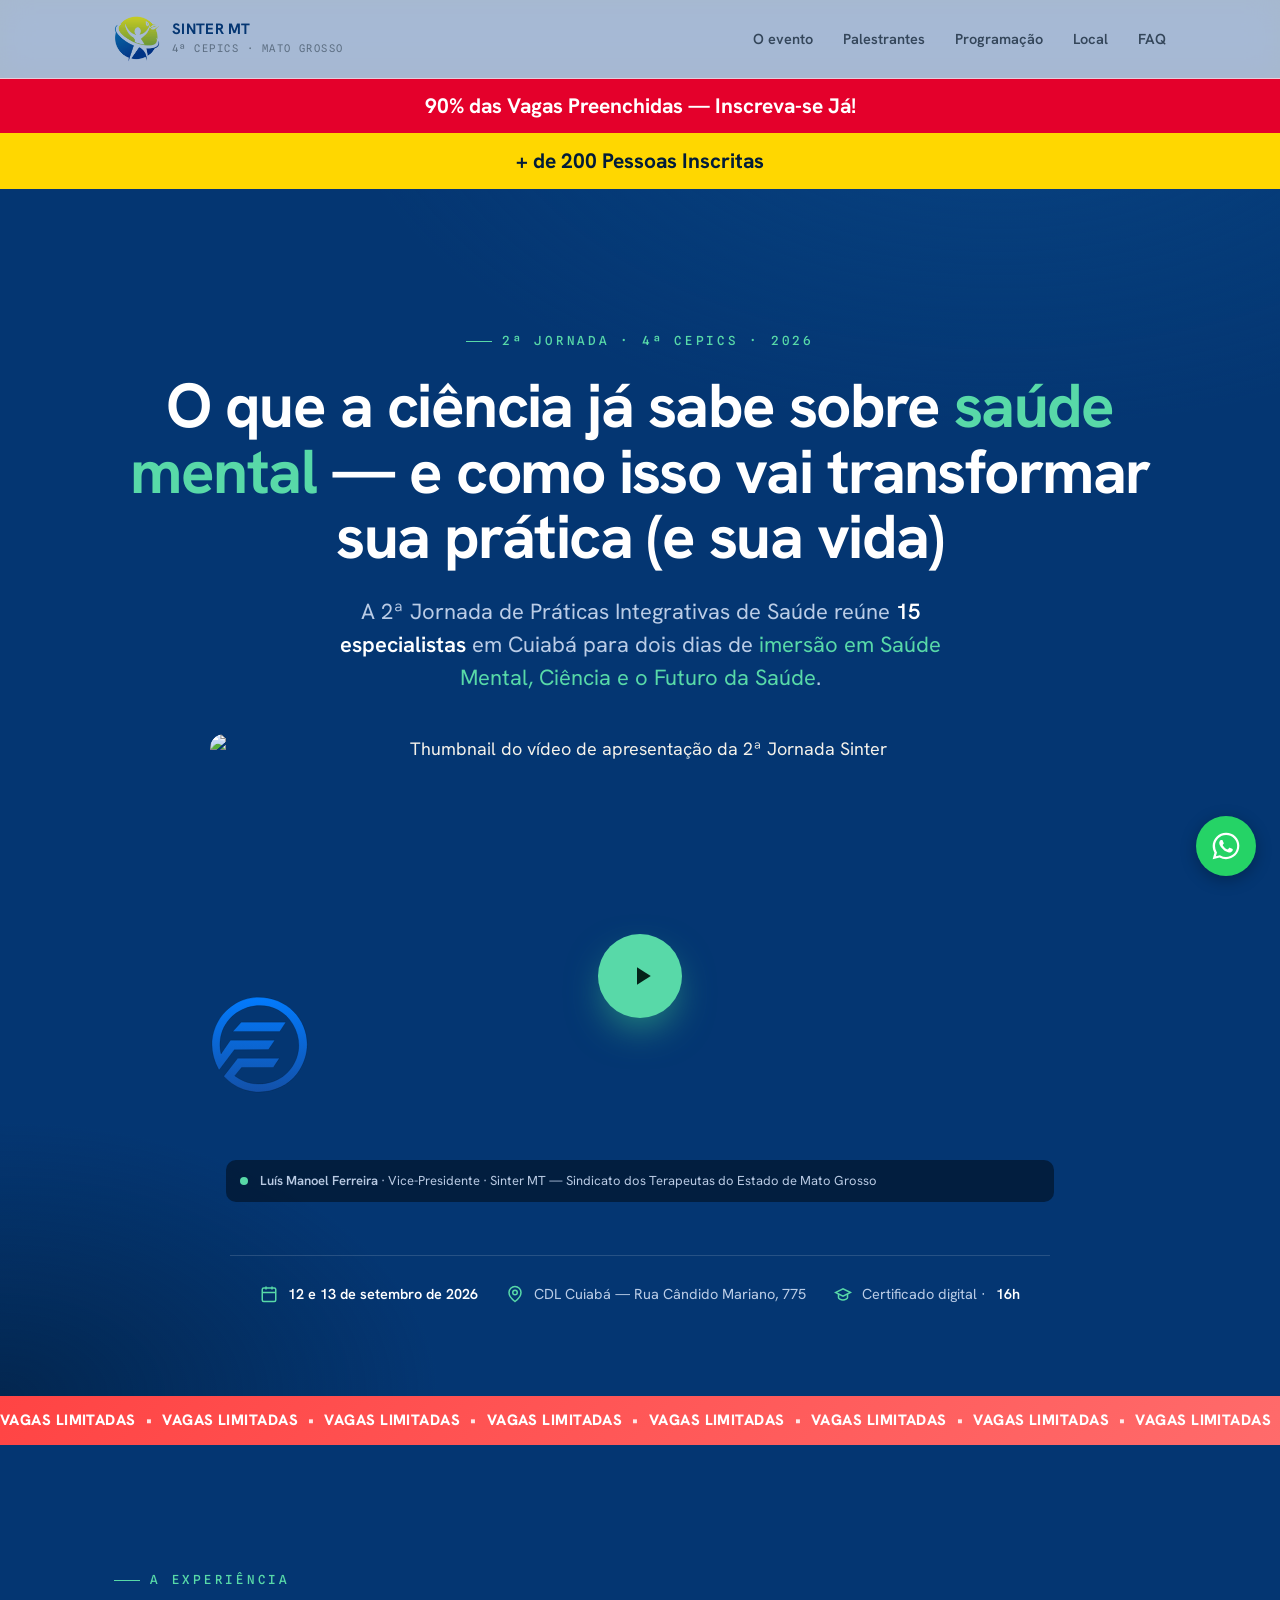
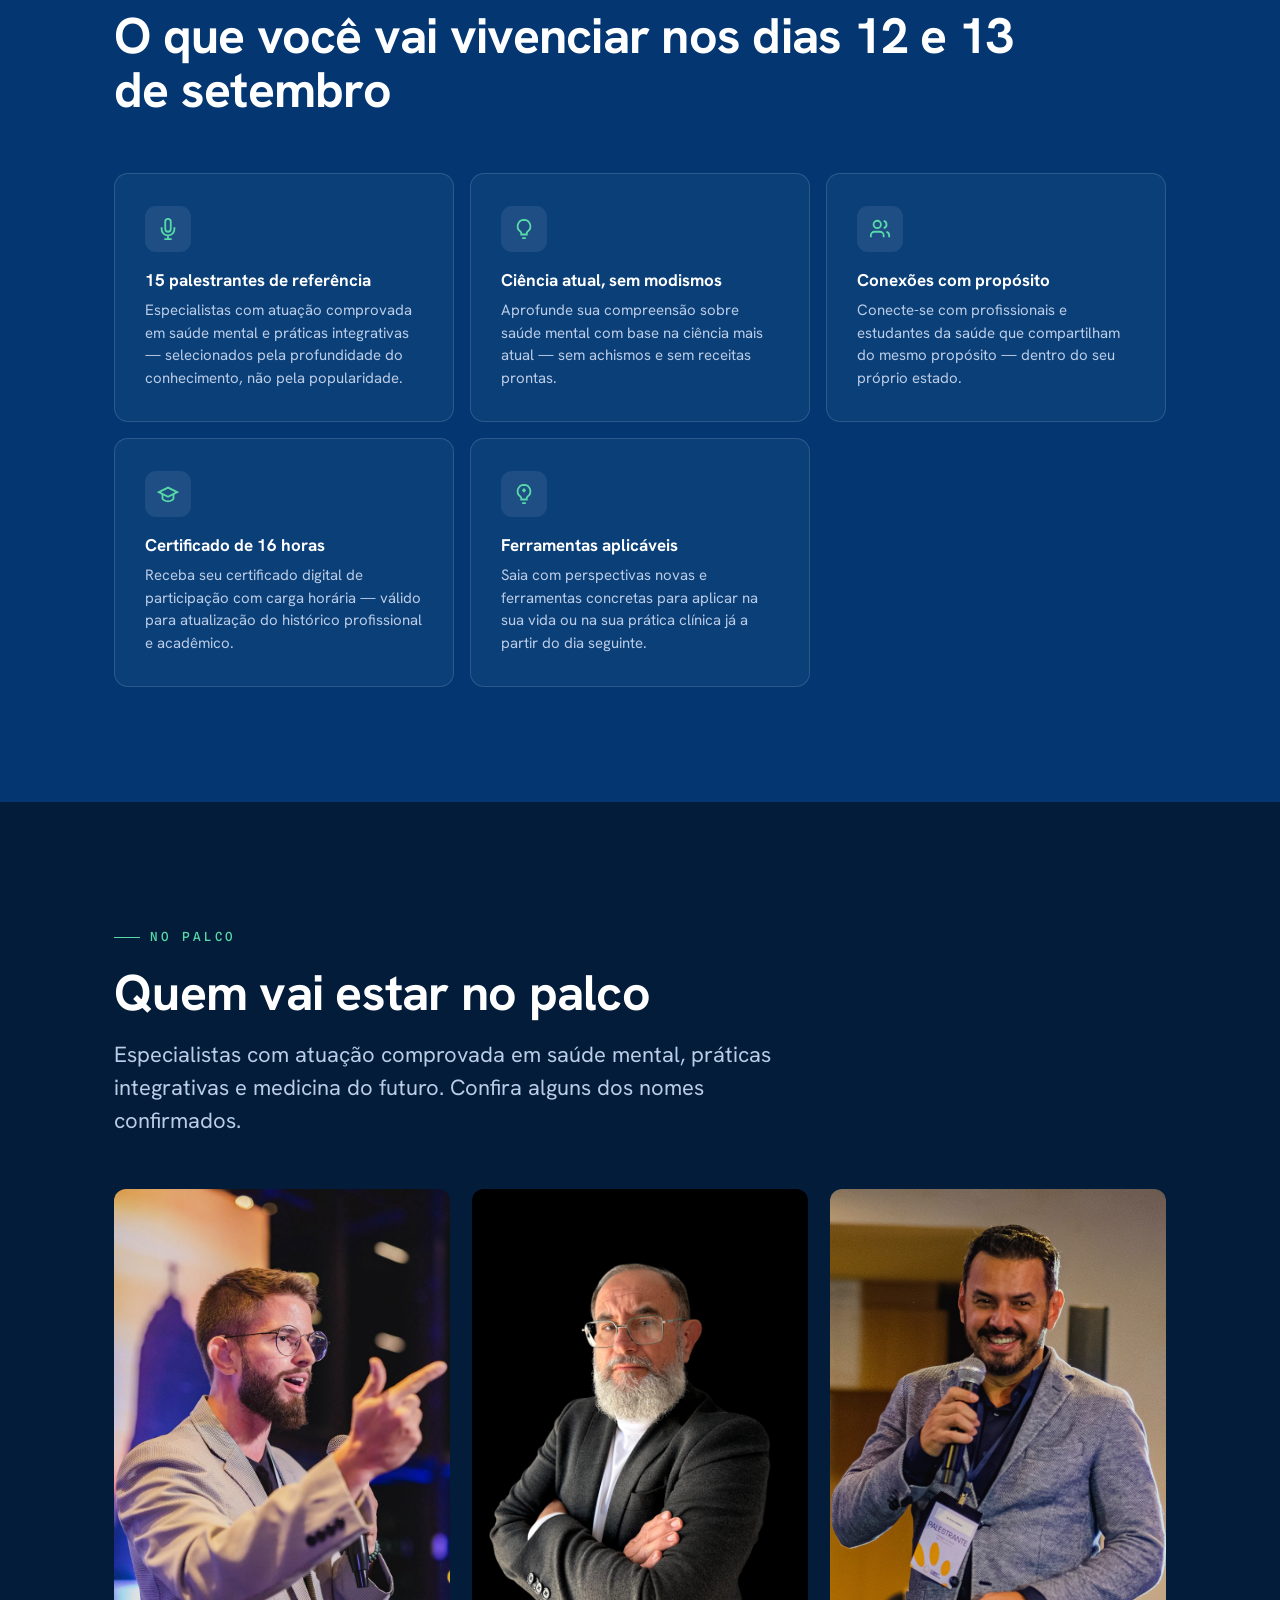
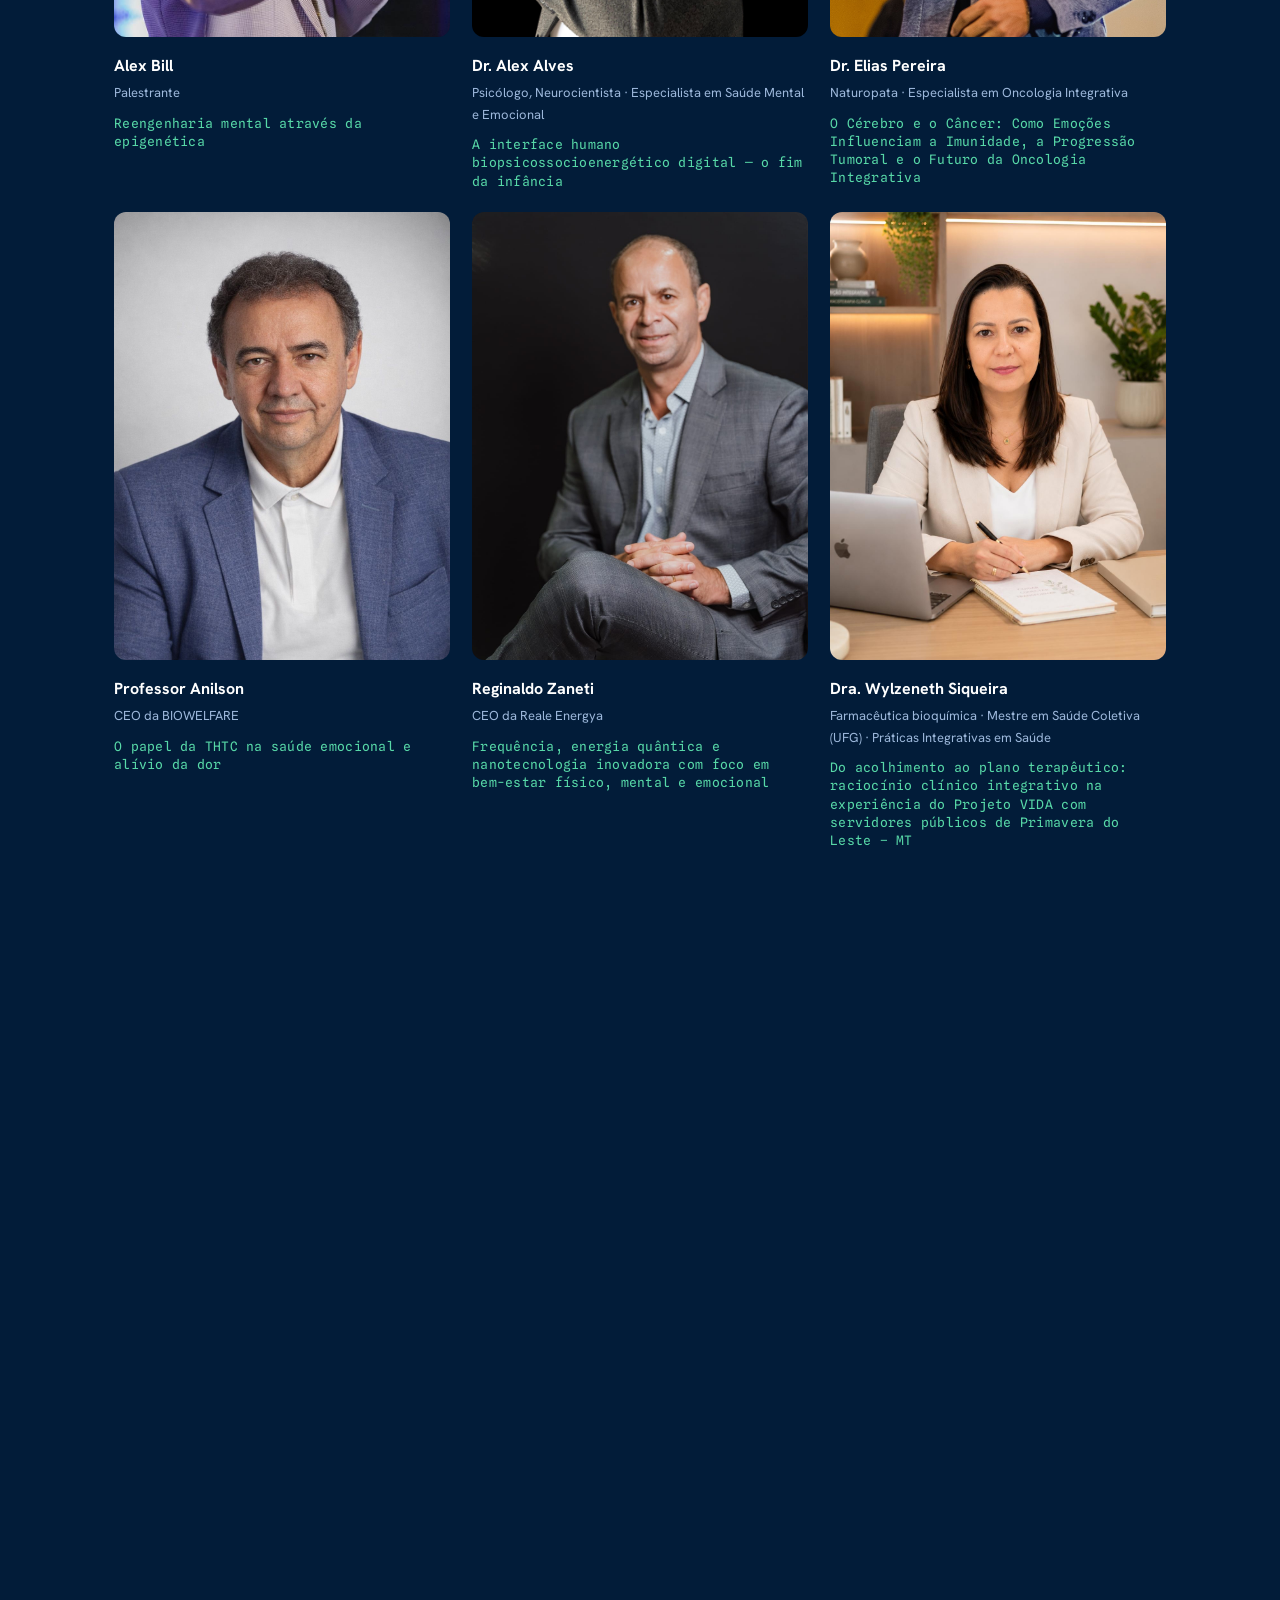
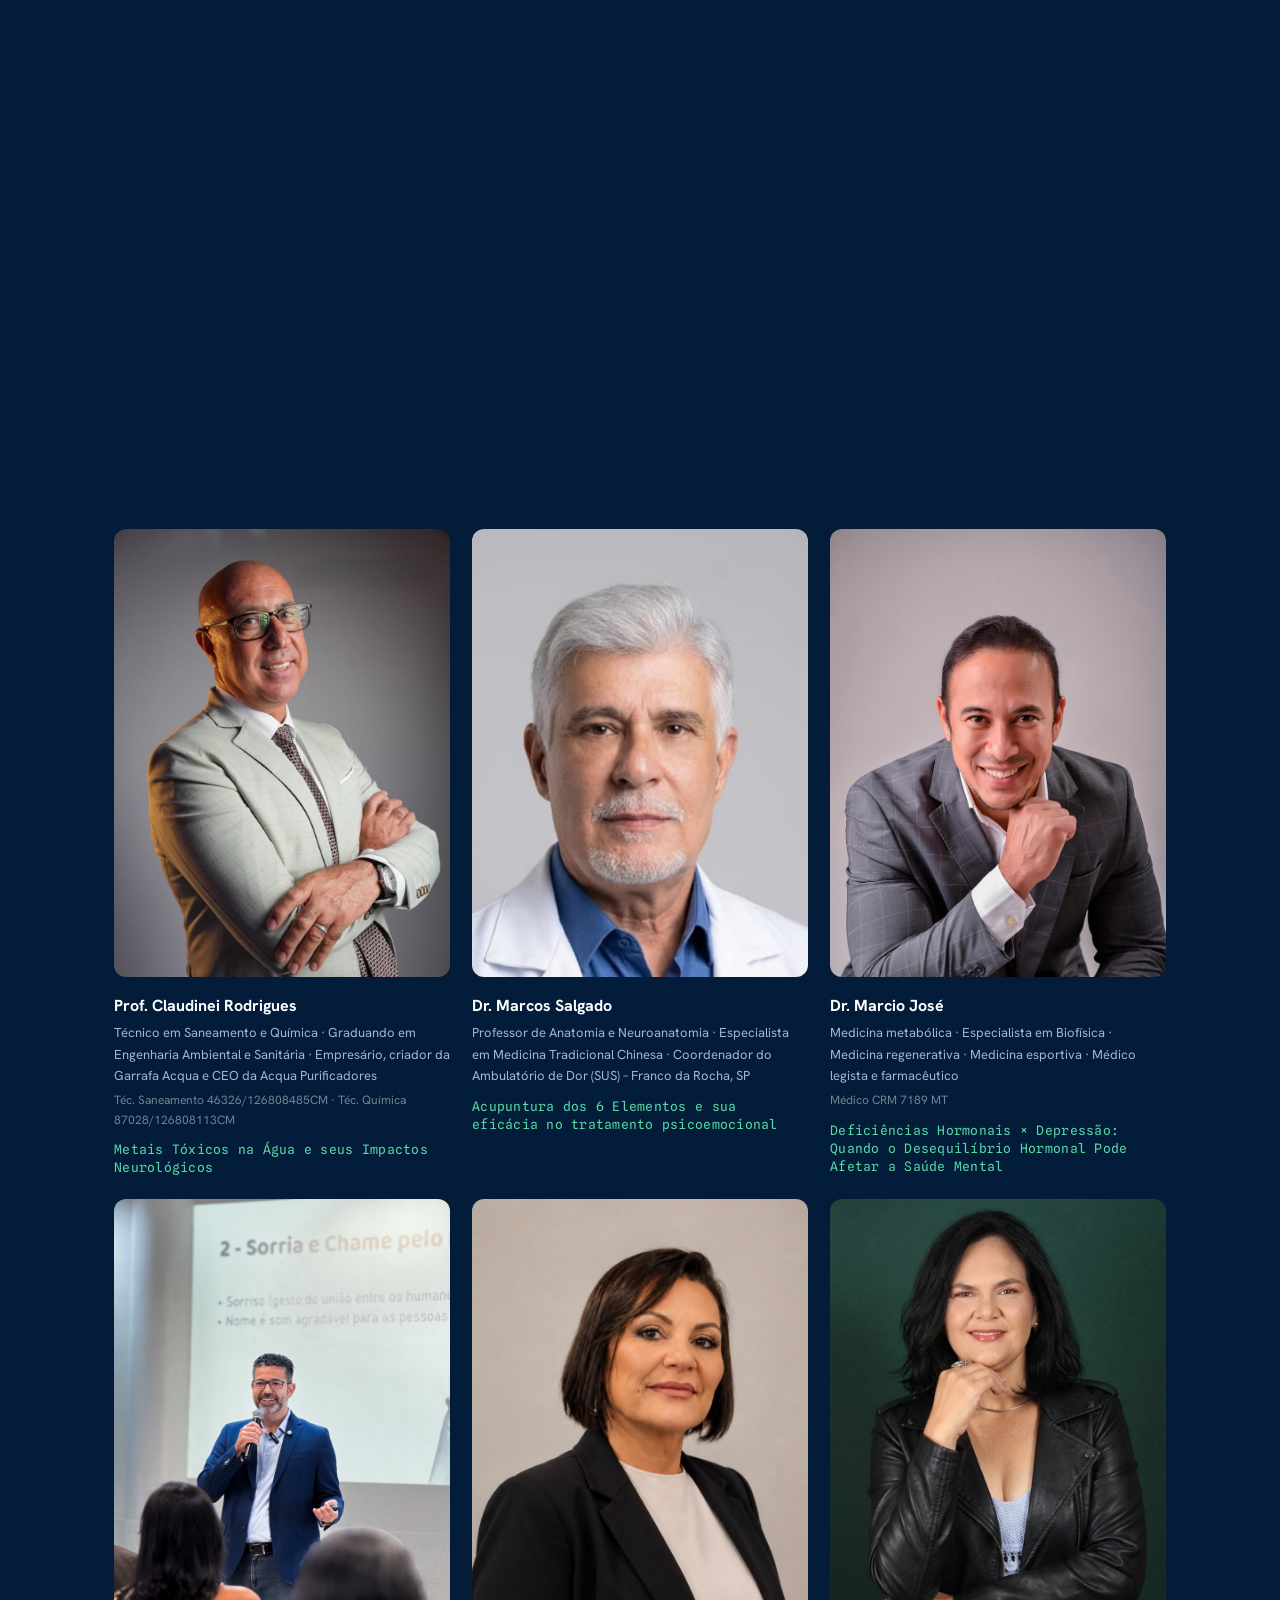
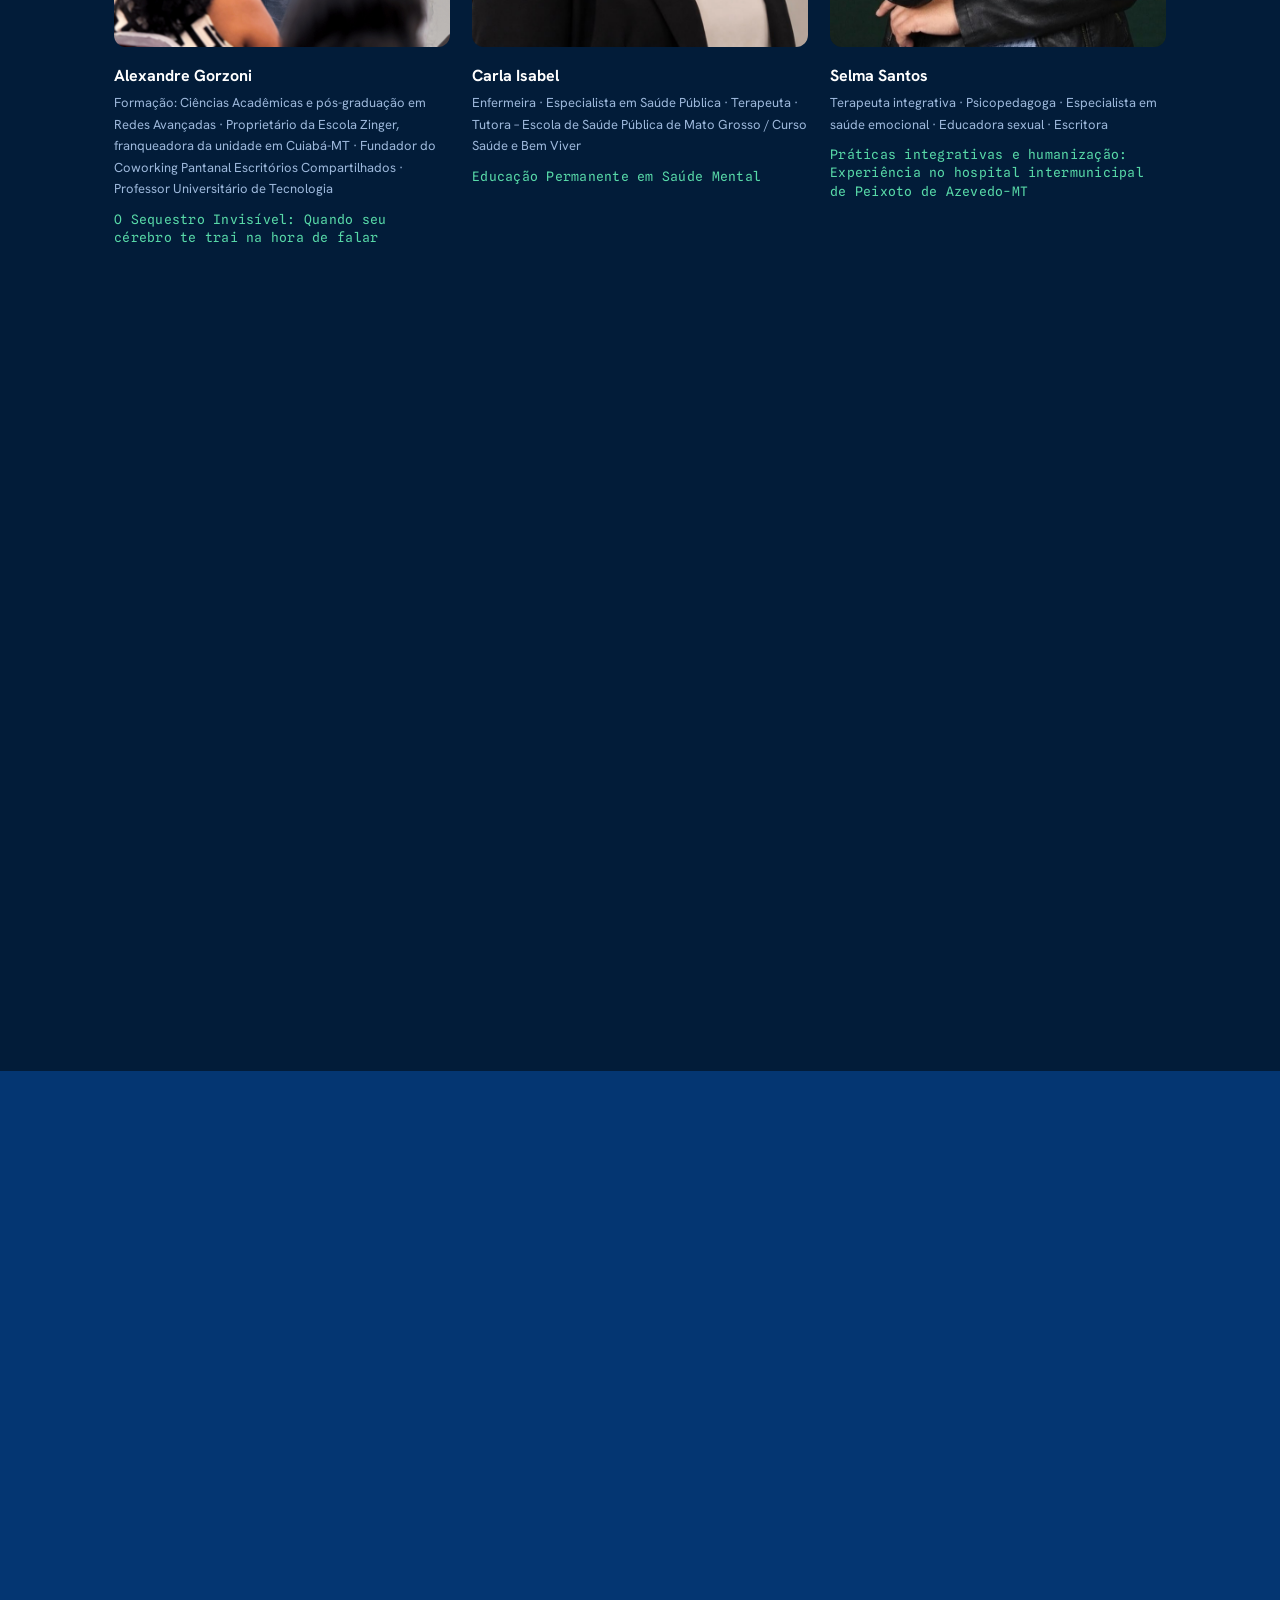
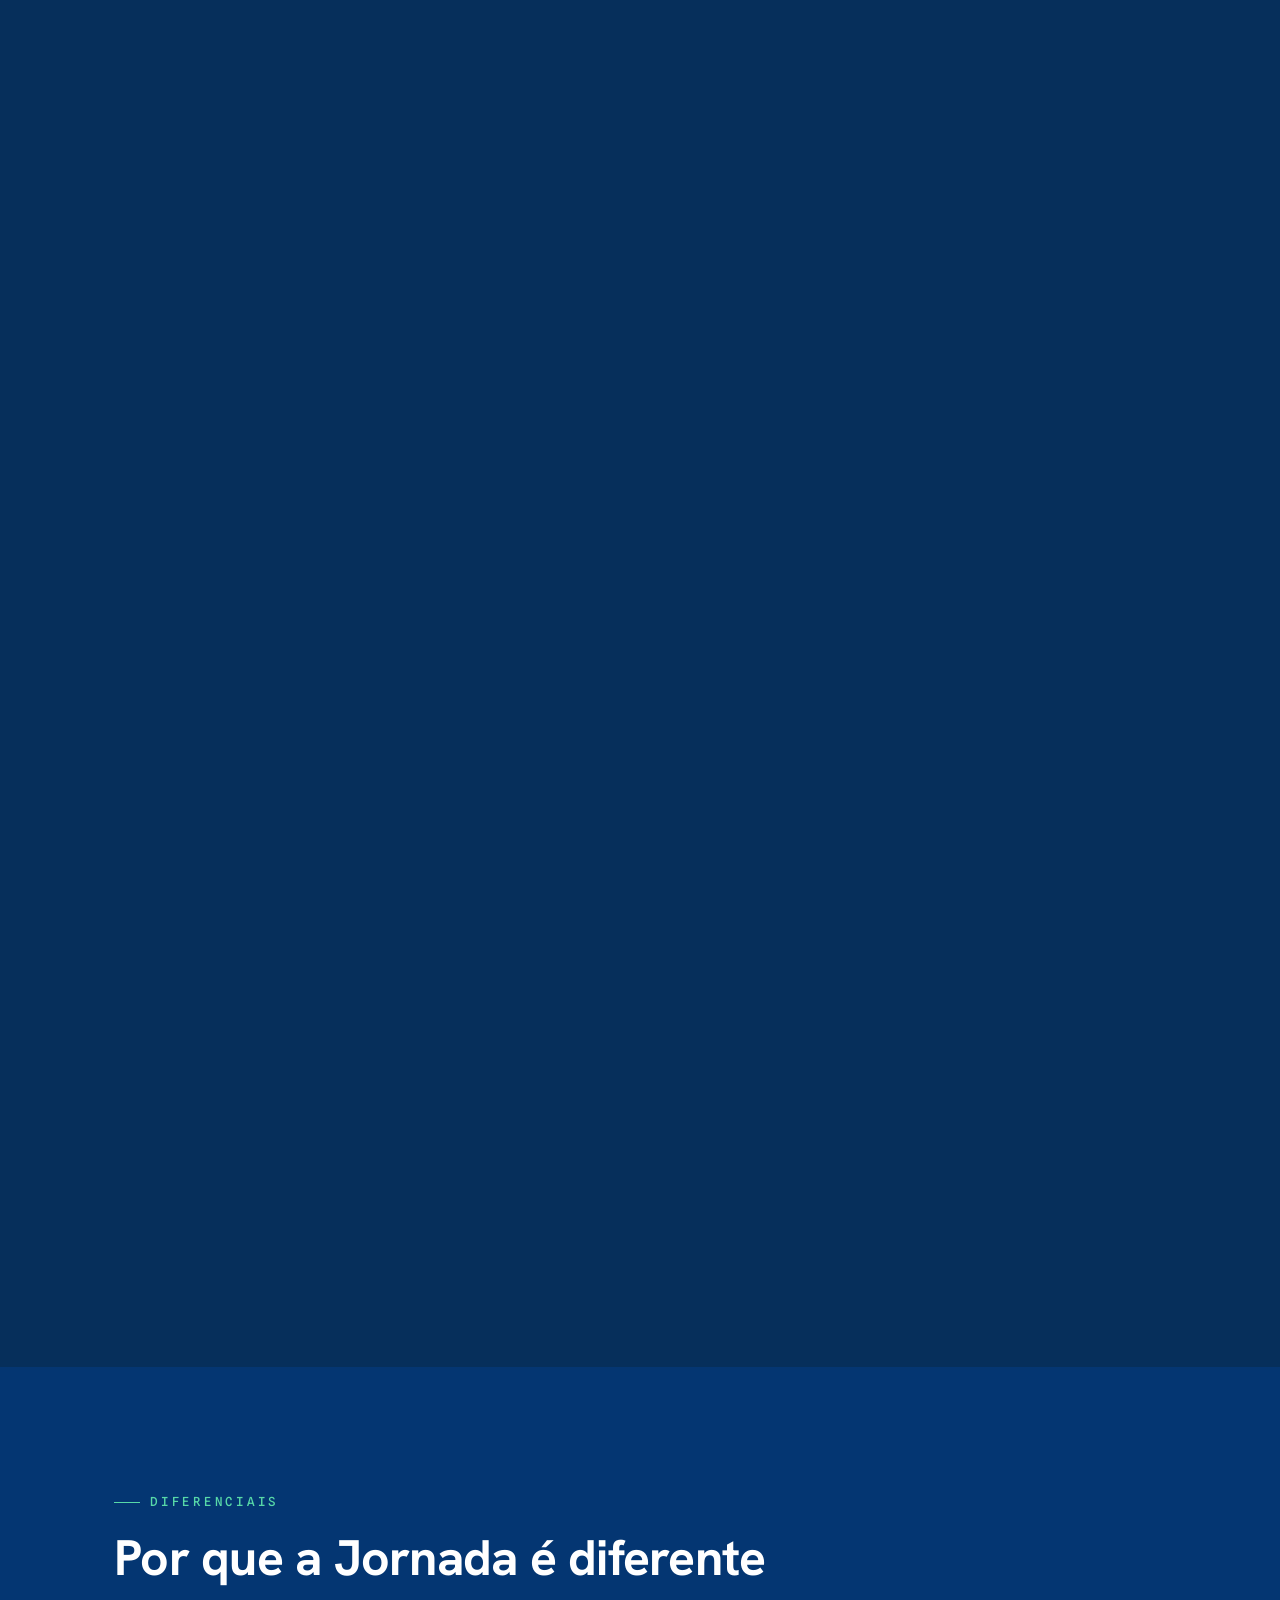
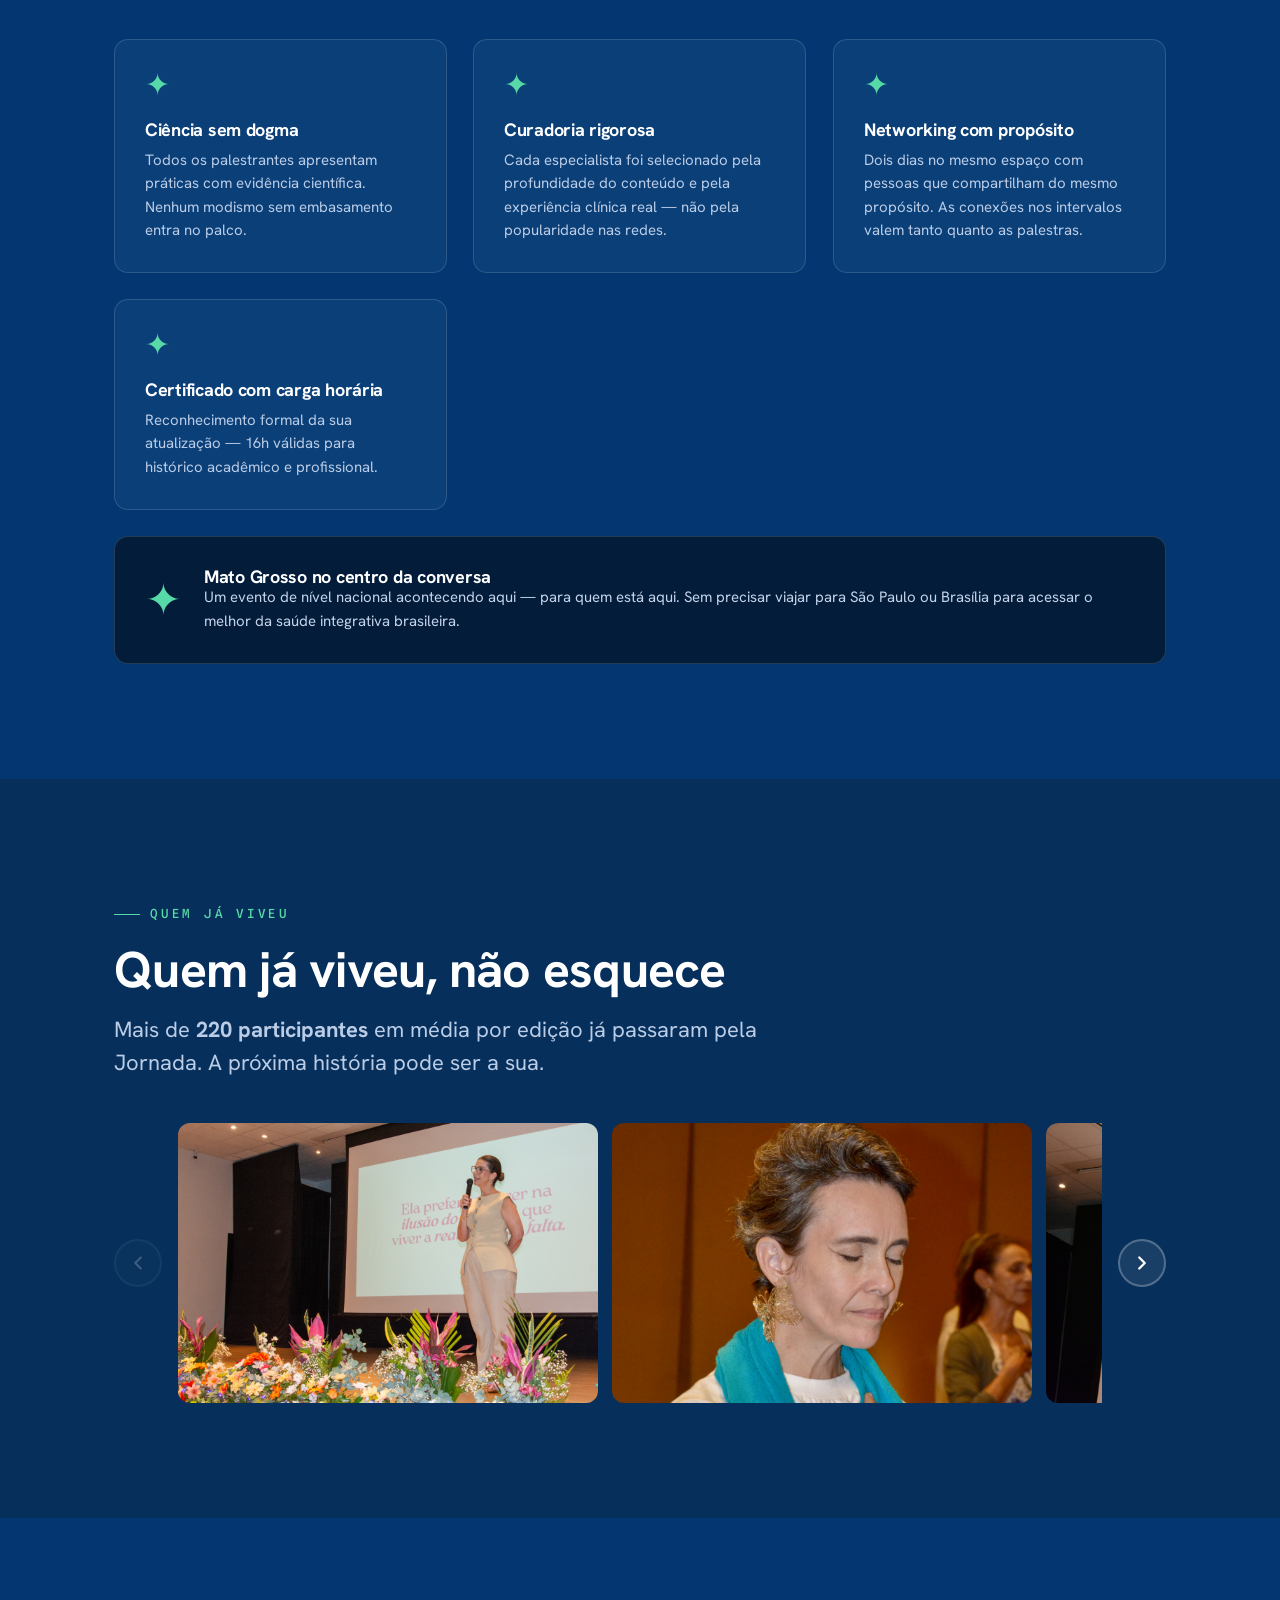
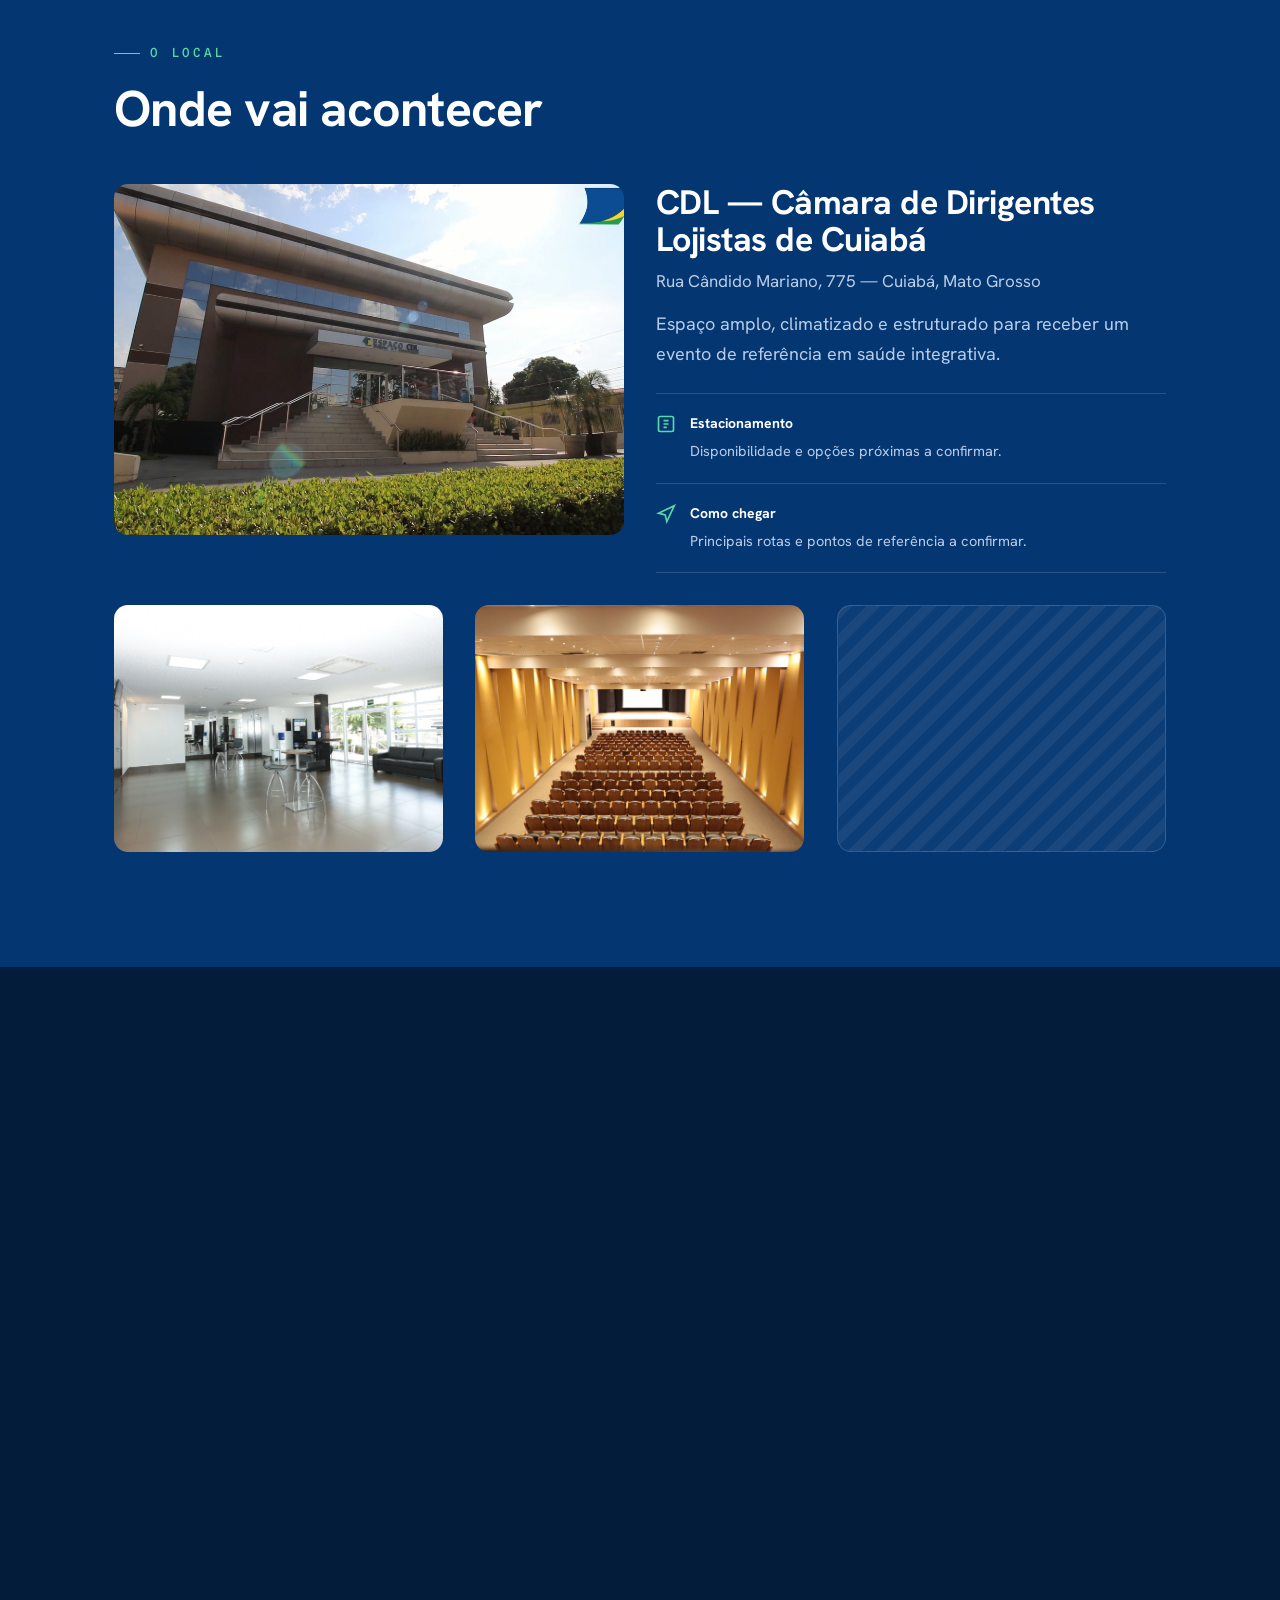
==== commit e82e2007: "feat: adiciona palestrante Dr. Peter Lau e atualiza horário compartilhado com Fernando Fernandes" ====
--- a/index.html
+++ b/index.html
@@ -342,6 +342,12 @@
         <p class="speaker__role">CEO da Prife, divisão internacional (Pioneira e líder em tecnologias de saúde e bem-estar) · Tem sólida atuação no setor corporativo e estratégico · Lidera expansão da Prife para América do Sul</p>
         <p class="speaker__theme">Saúde à base de frequência Terahertz e oportunidades de mercado</p>
       </article>
+      <article class="speaker reveal">
+        <div class="speaker__photo"><img src="img/palestrantes/dr-peter-lau.png" alt="Dr. Peter Lau" /></div>
+        <p class="speaker__name">Dr. Peter Lau</p>
+        <p class="speaker__role">Formado em Medicina Holística, atua na área desde 2000 · Profissional registrado em Medicina Tradicional Chinesa (MTC) na Malásia</p>
+        <p class="speaker__theme">Saúde à base de frequência Terahertz e oportunidades de mercado</p>
+      </article>
     </div>
     <p class="speakers-note reveal">+ outros especialistas confirmados em breve.</p>
   </div>
@@ -451,7 +457,7 @@
           <div class="slot slot--vivencia"><span class="slot__time">13:44</span><span class="slot__title">Intervenções mediada pela música e Apresentação Musicoterapia<span>Kristian Ayala (Primavera do Leste-MT)</span></span></div>
           <div class="slot"><span class="slot__time">14:10</span><span class="slot__title">Sistema Nervoso Entérico e Saúde Mental: Evidências e Aplicações Clínicas<span>Rafael Navarrete (PR)</span></span></div>
           <div class="slot"><span class="slot__time">15:00</span><span class="slot__title">Frequência, energia quântica e nanotecnologia inovadora com foco em bem-estar físico, mental e emocional<span>Reginaldo Zaneti (SP)</span></span></div>
-          <div class="slot"><span class="slot__time">15:50</span><span class="slot__title">Prife · Apresentação do Patrocinador<span>Fernando Fernandes</span></span></div>
+          <div class="slot"><span class="slot__time">15:50</span><span class="slot__title">Prife · Apresentação do Patrocinador<span class="slot__participant">Fernando Fernandes</span><span class="slot__participant">Dr. Peter Lau</span></span></div>
           <div class="slot slot--vivencia"><span class="slot__time">16:40</span><span class="slot__title">Acqua · apresentação prática<span>Dr. Alex Alves (SP)</span></span></div>
           <div class="slot slot--break"><span class="slot__time">17:15</span><span class="slot__title">Visita à feira de expositores</span></div>
           <div class="slot"><span class="slot__time">17:50</span><span class="slot__title">A Arte como Linguagem da Alma<span>Isolda Risso (MT)</span></span></div>
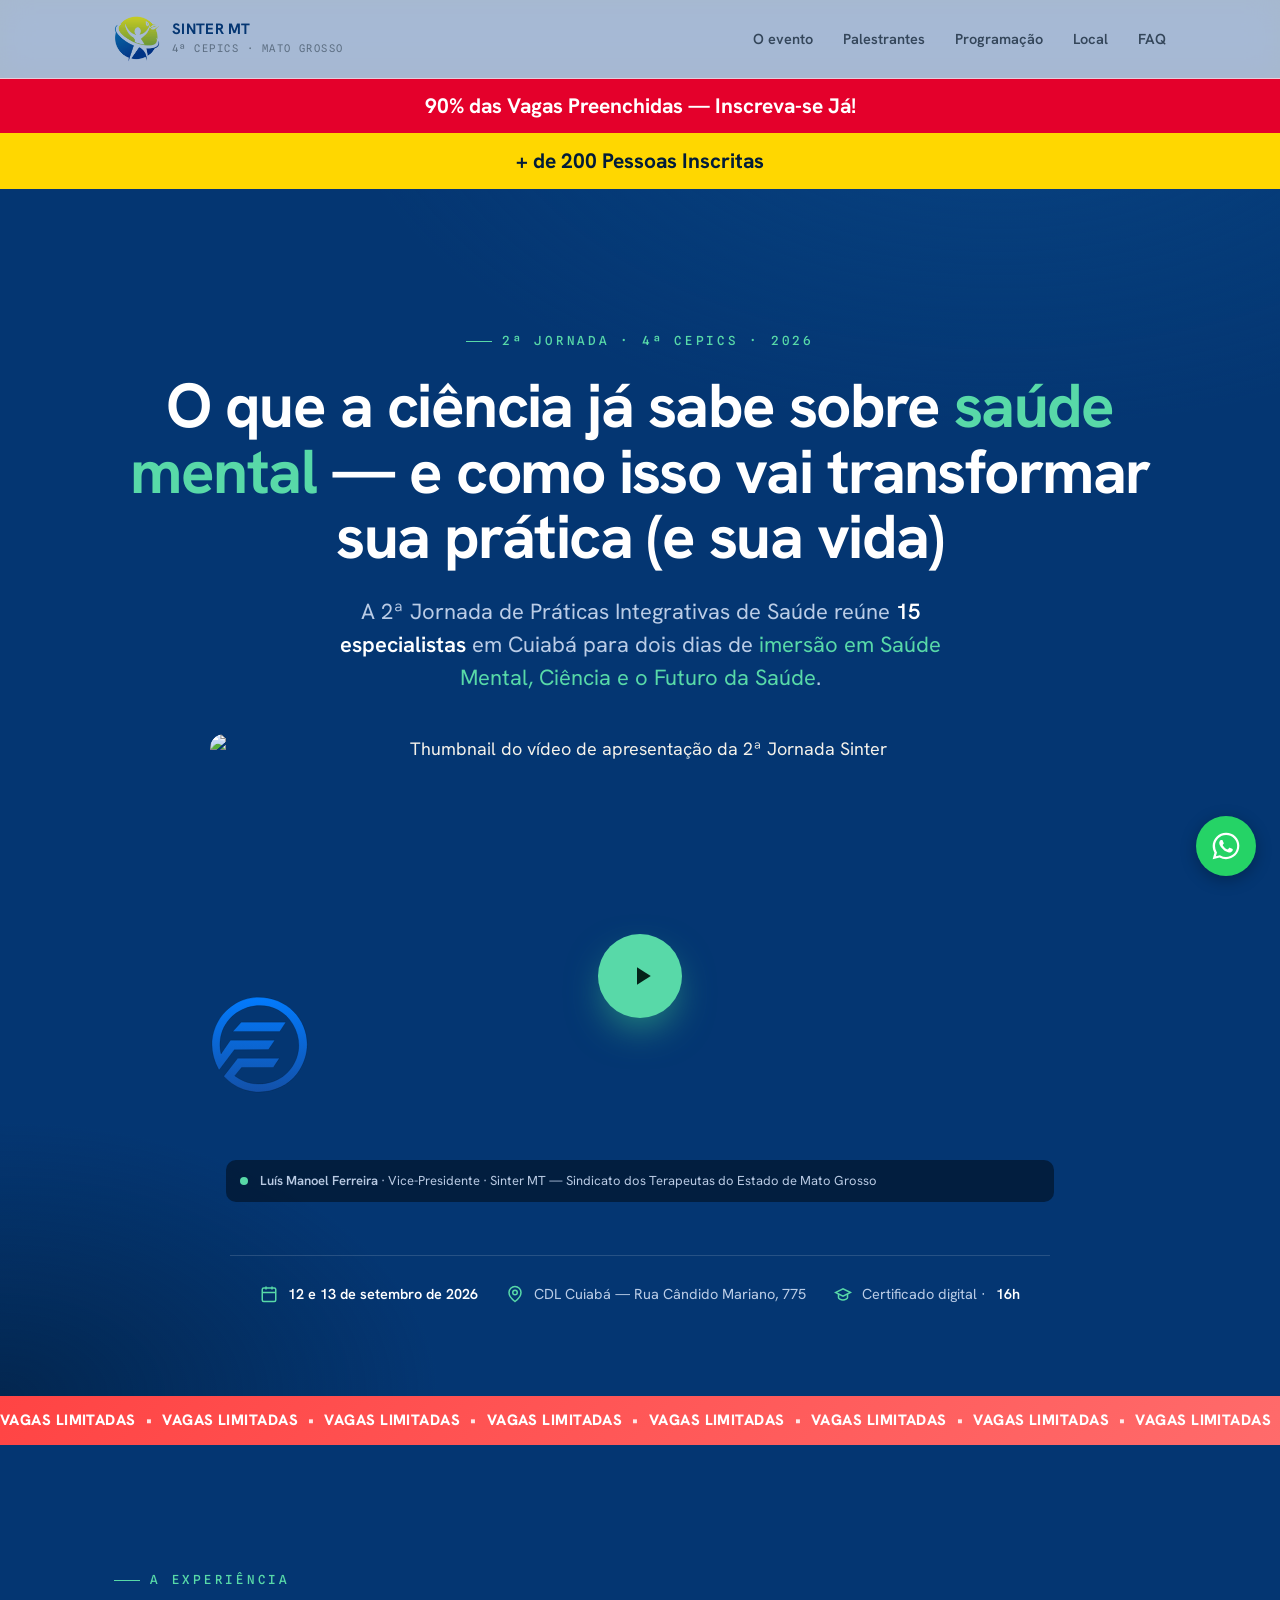
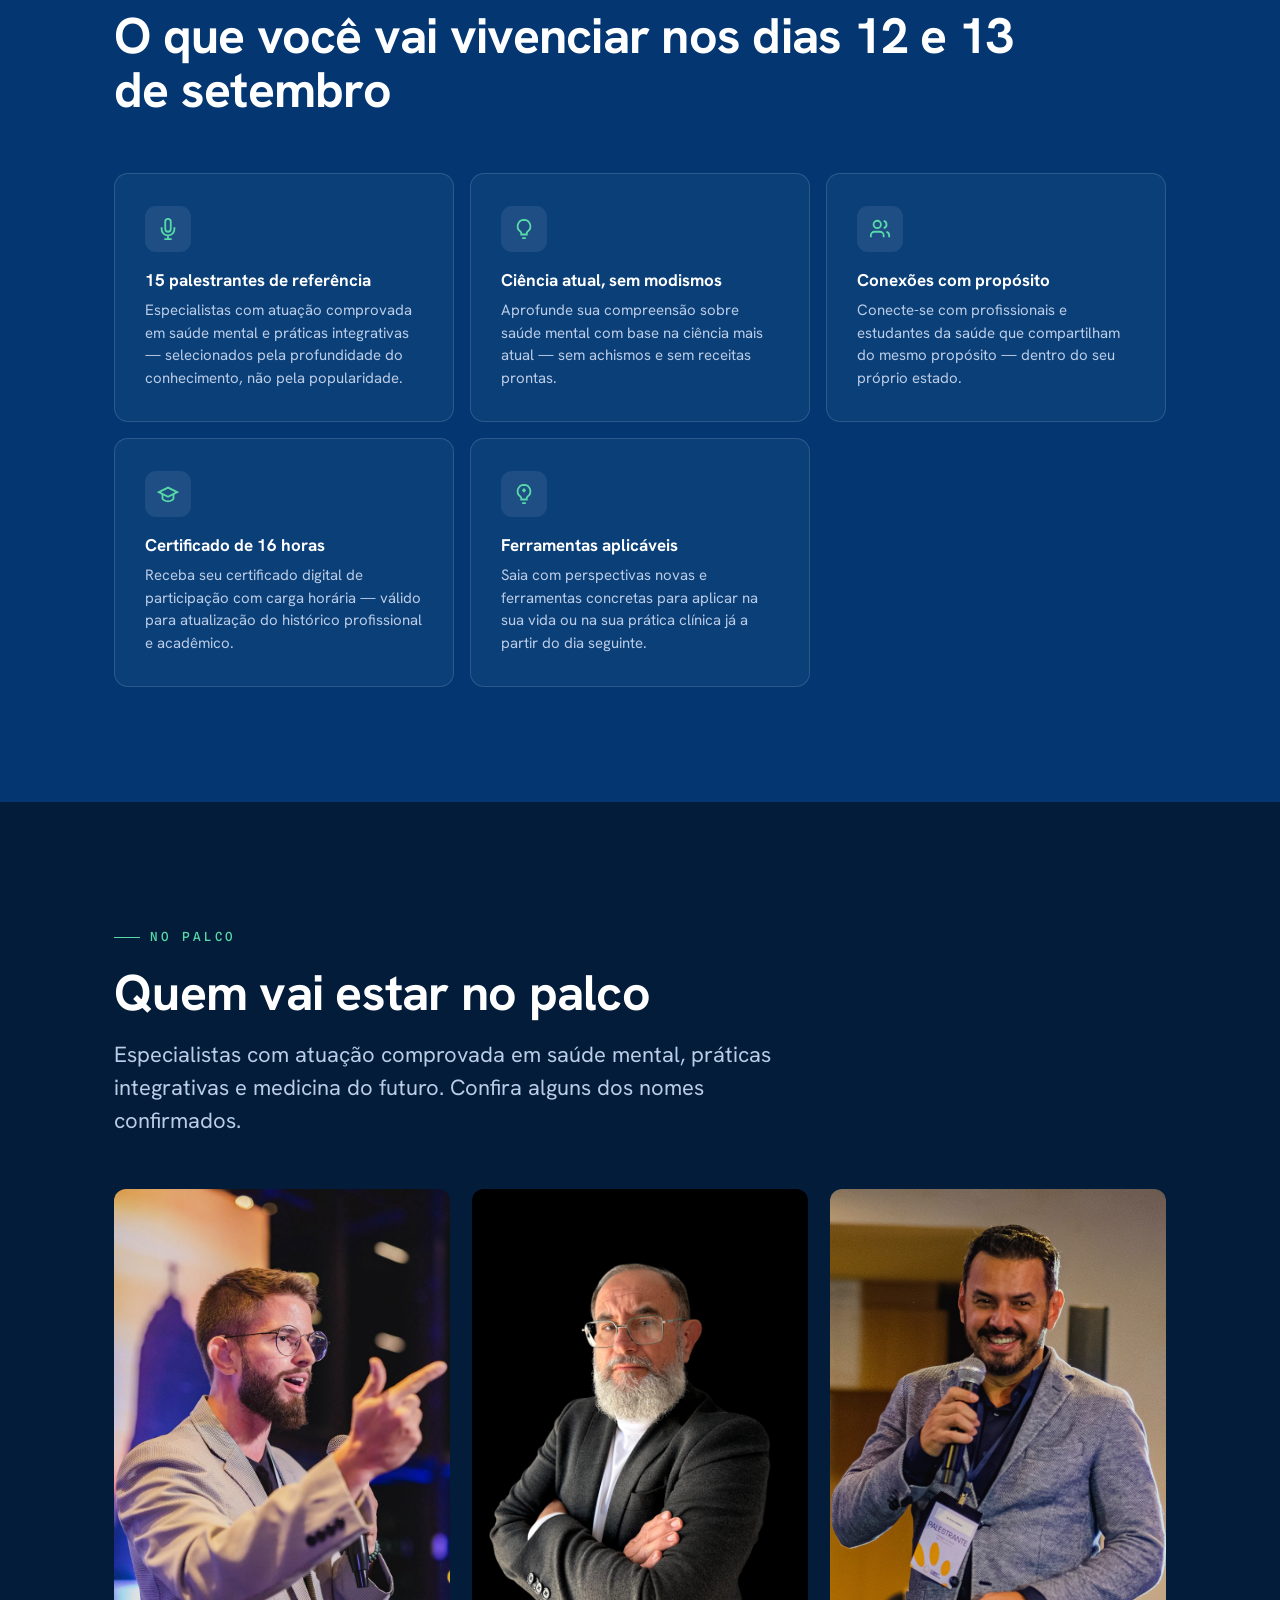
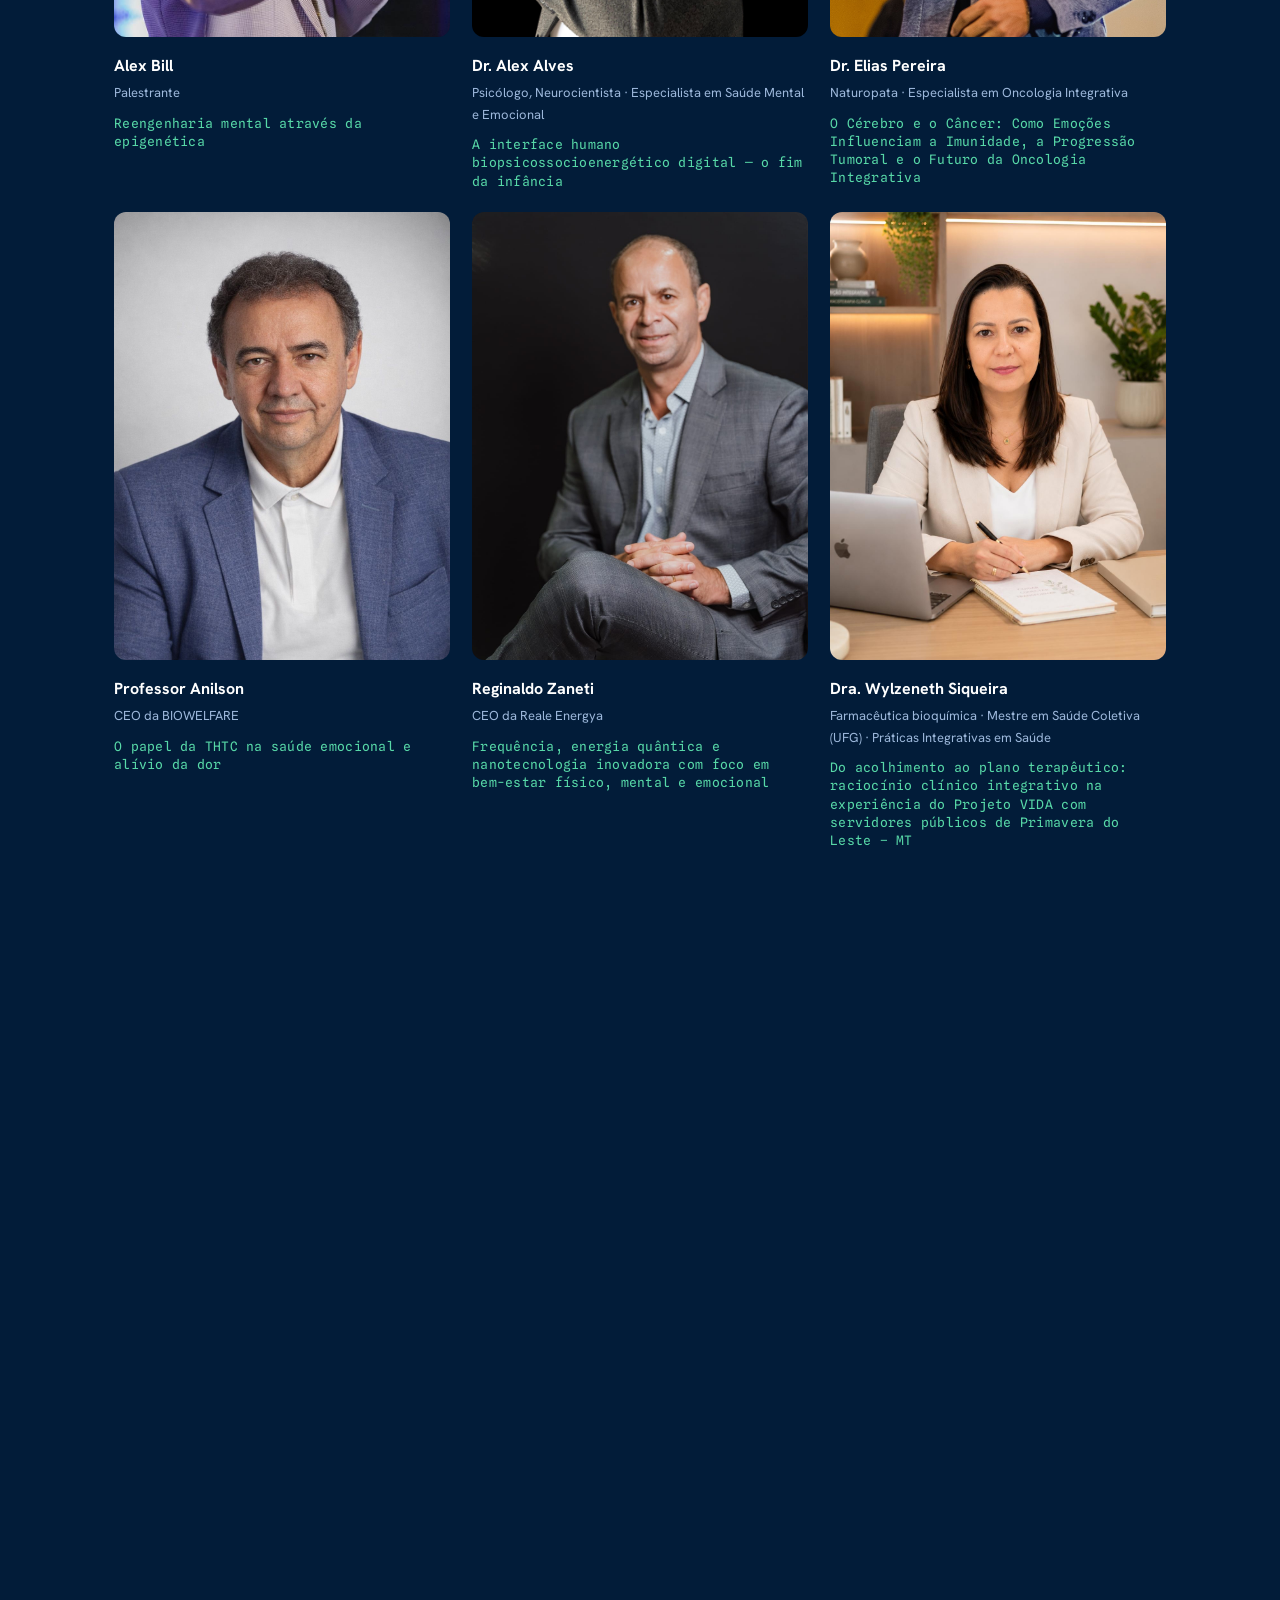
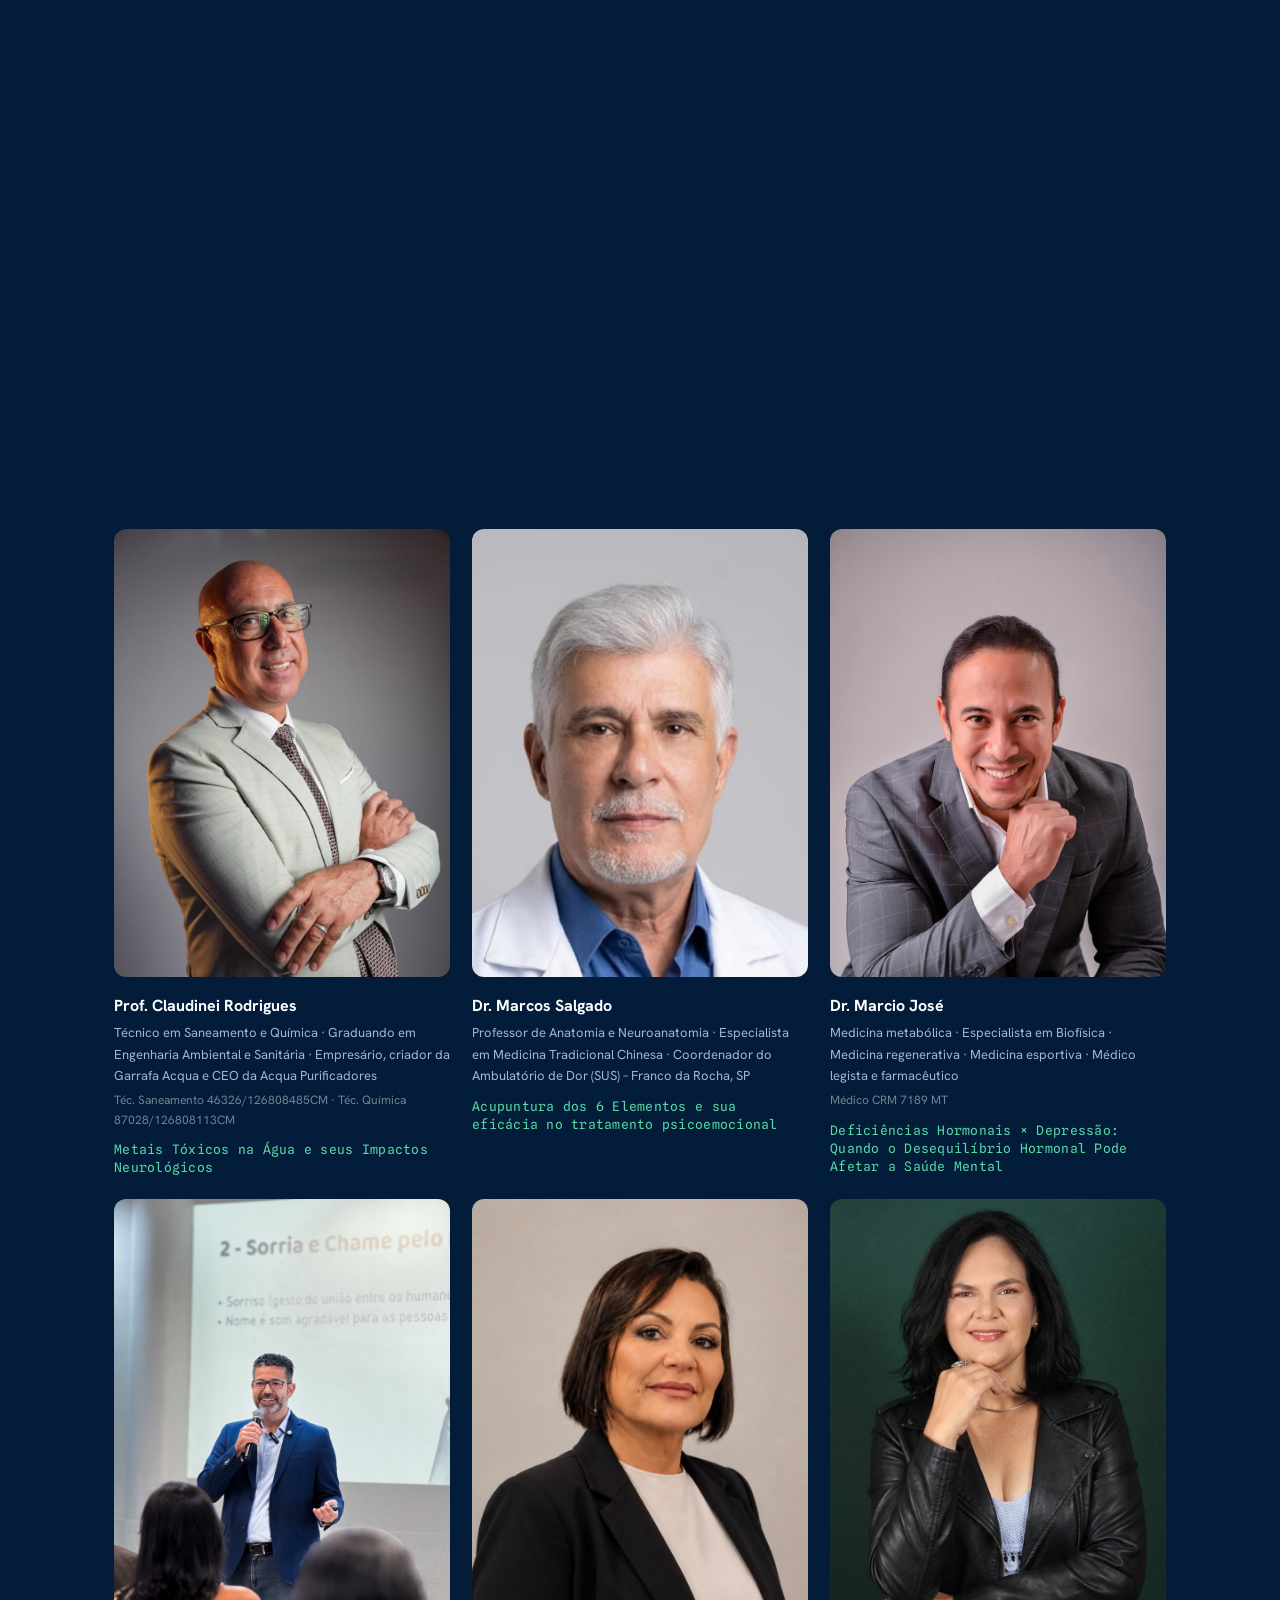
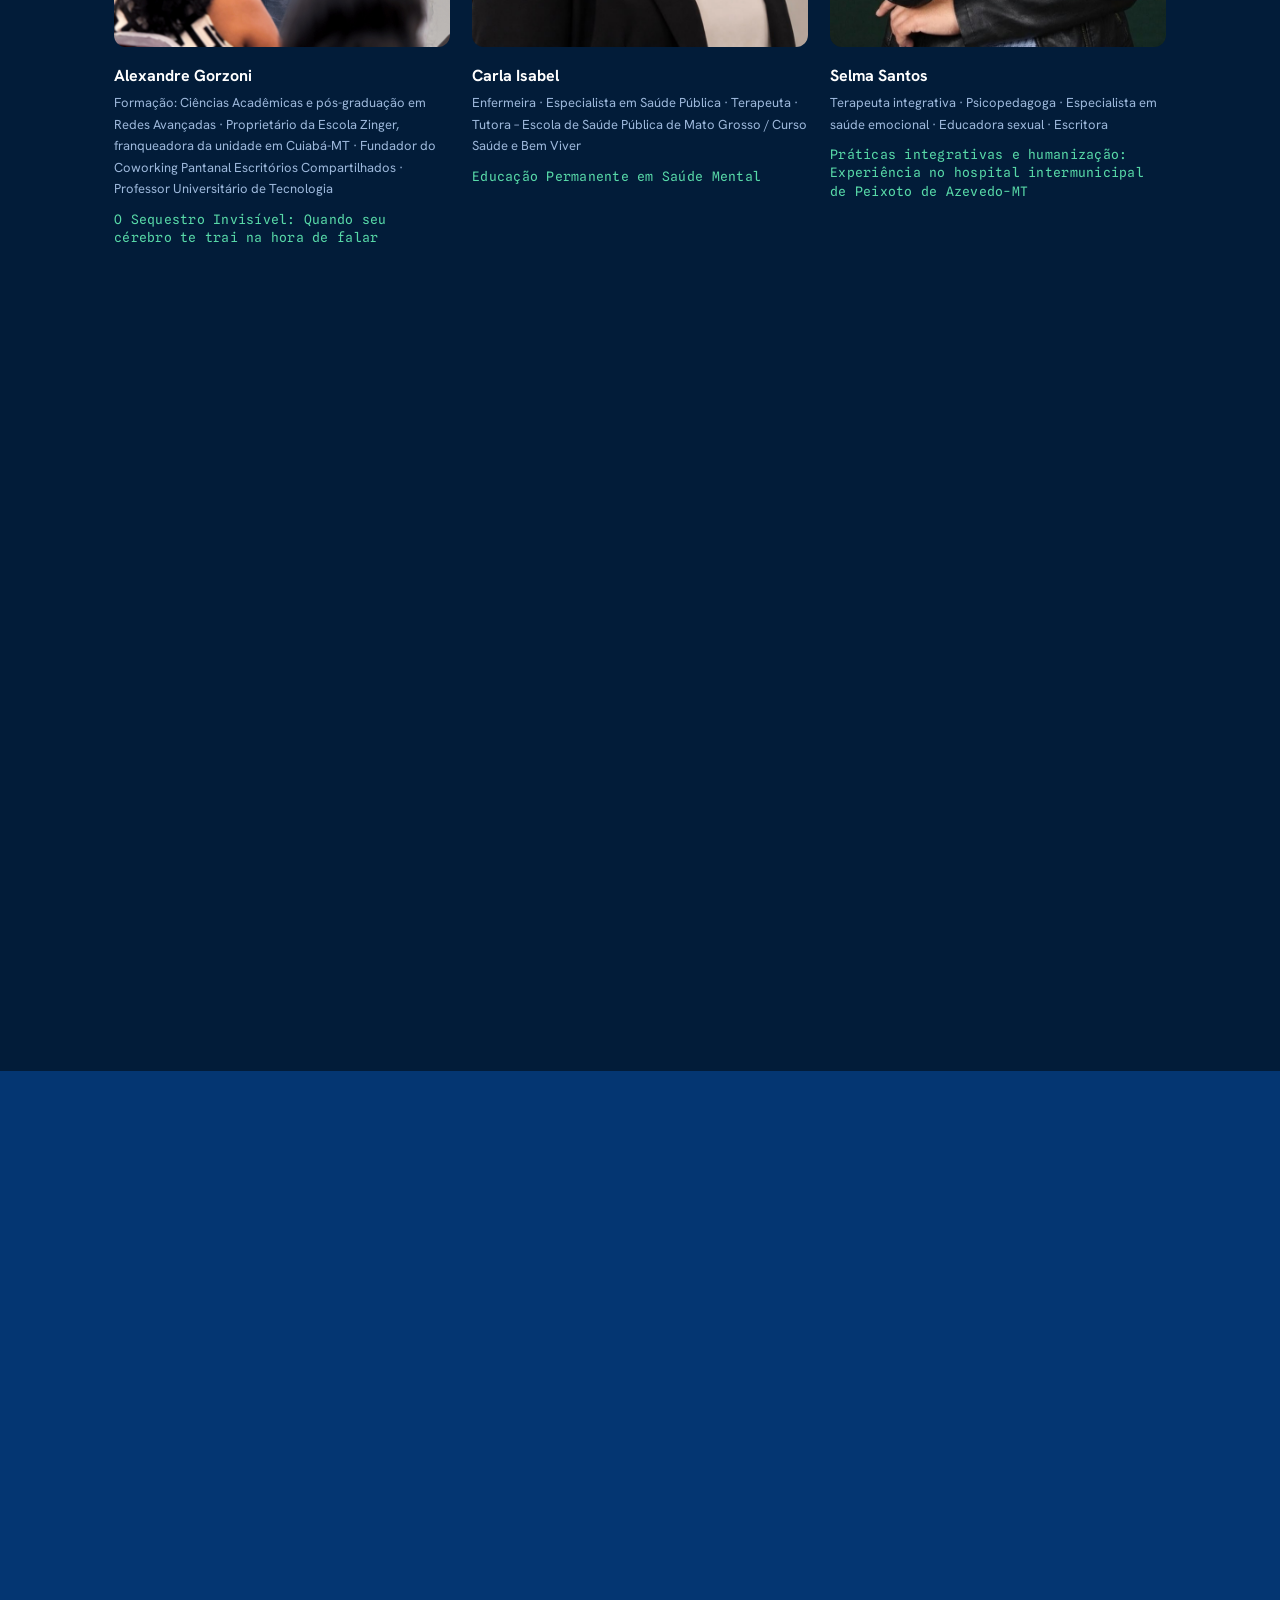
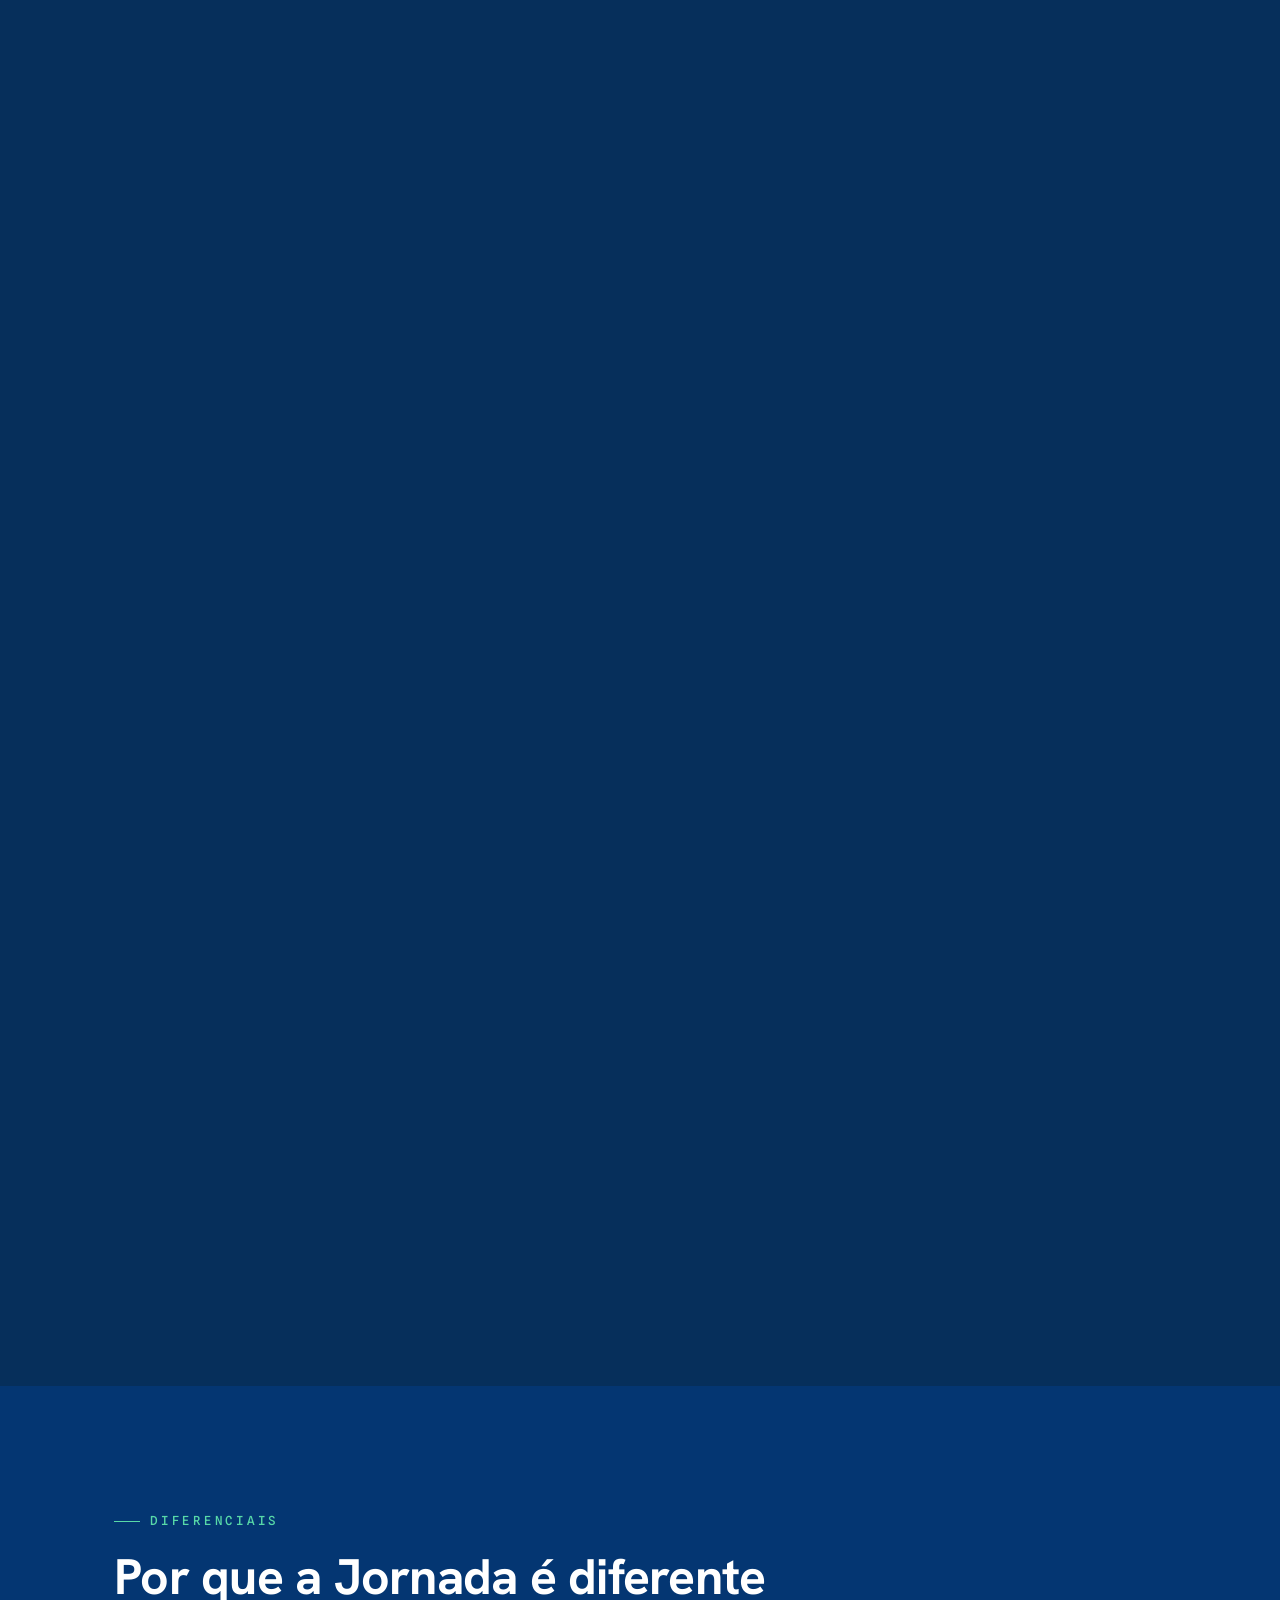
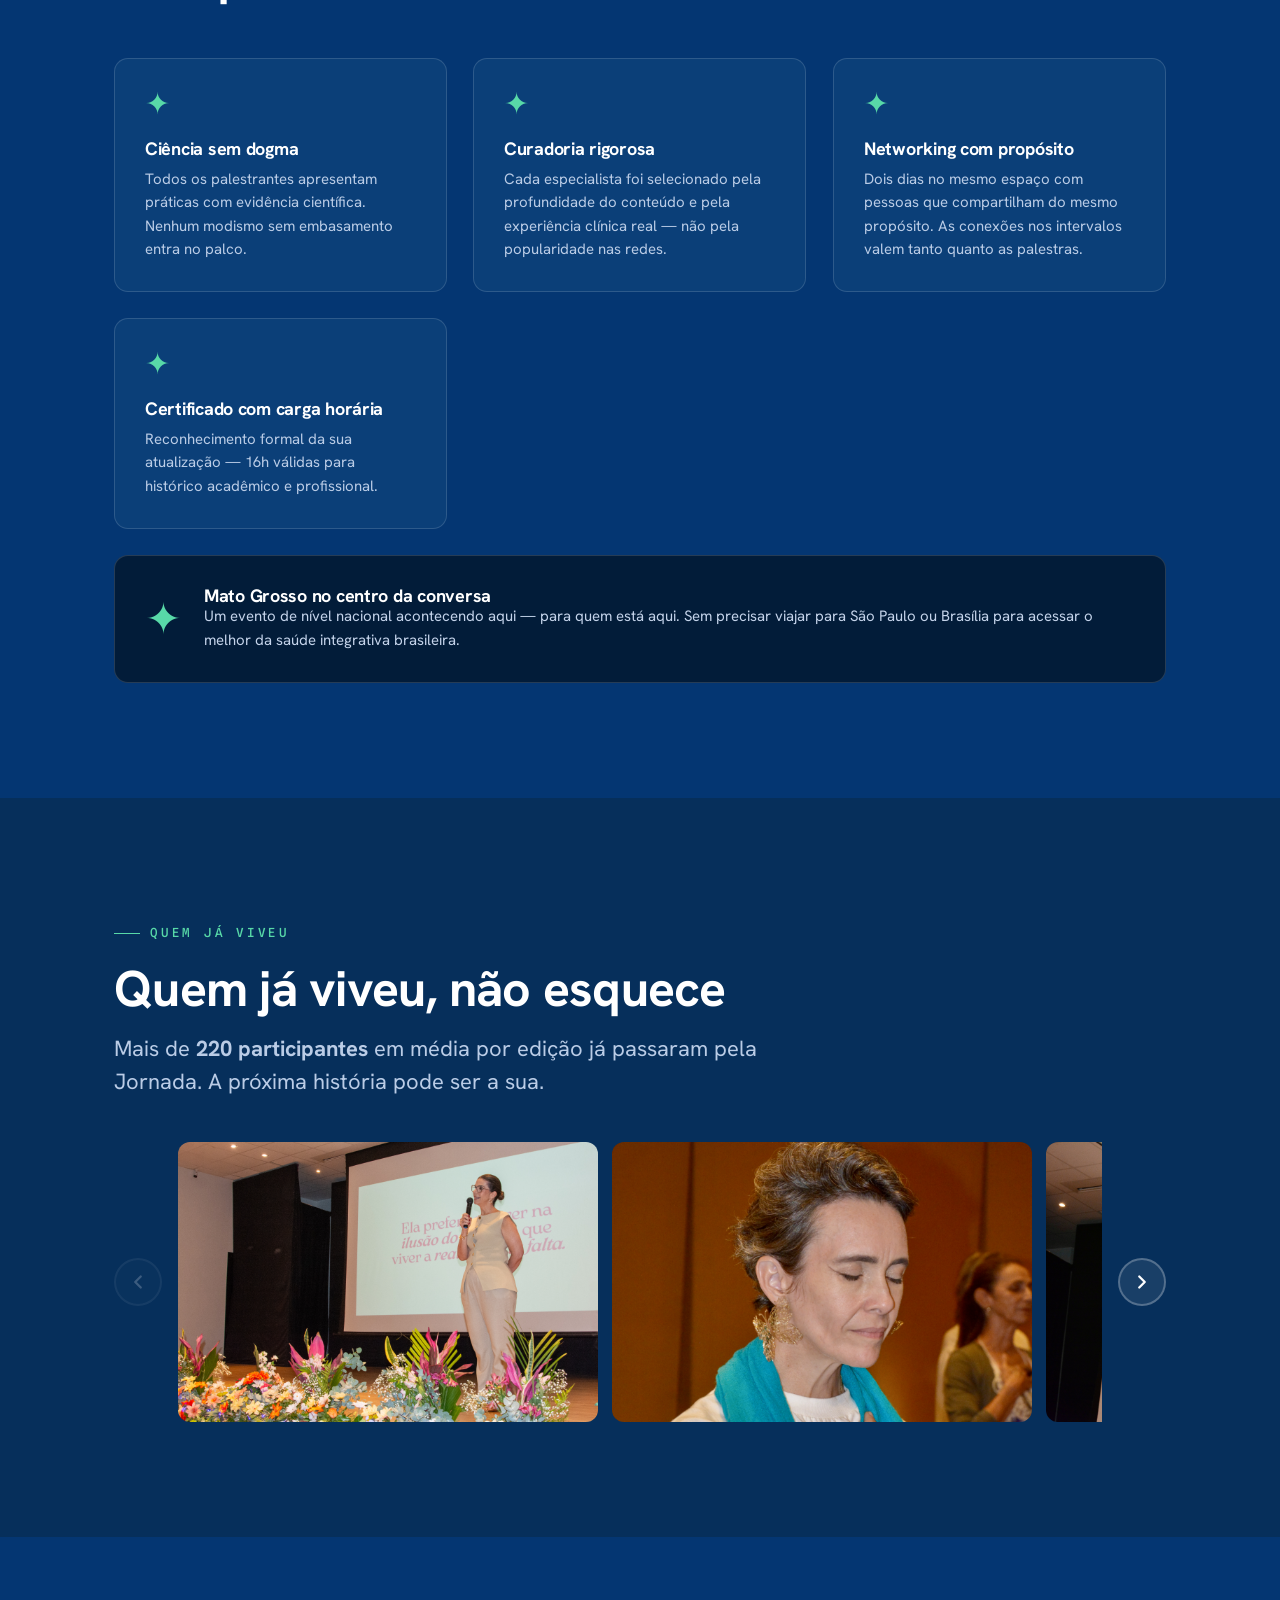
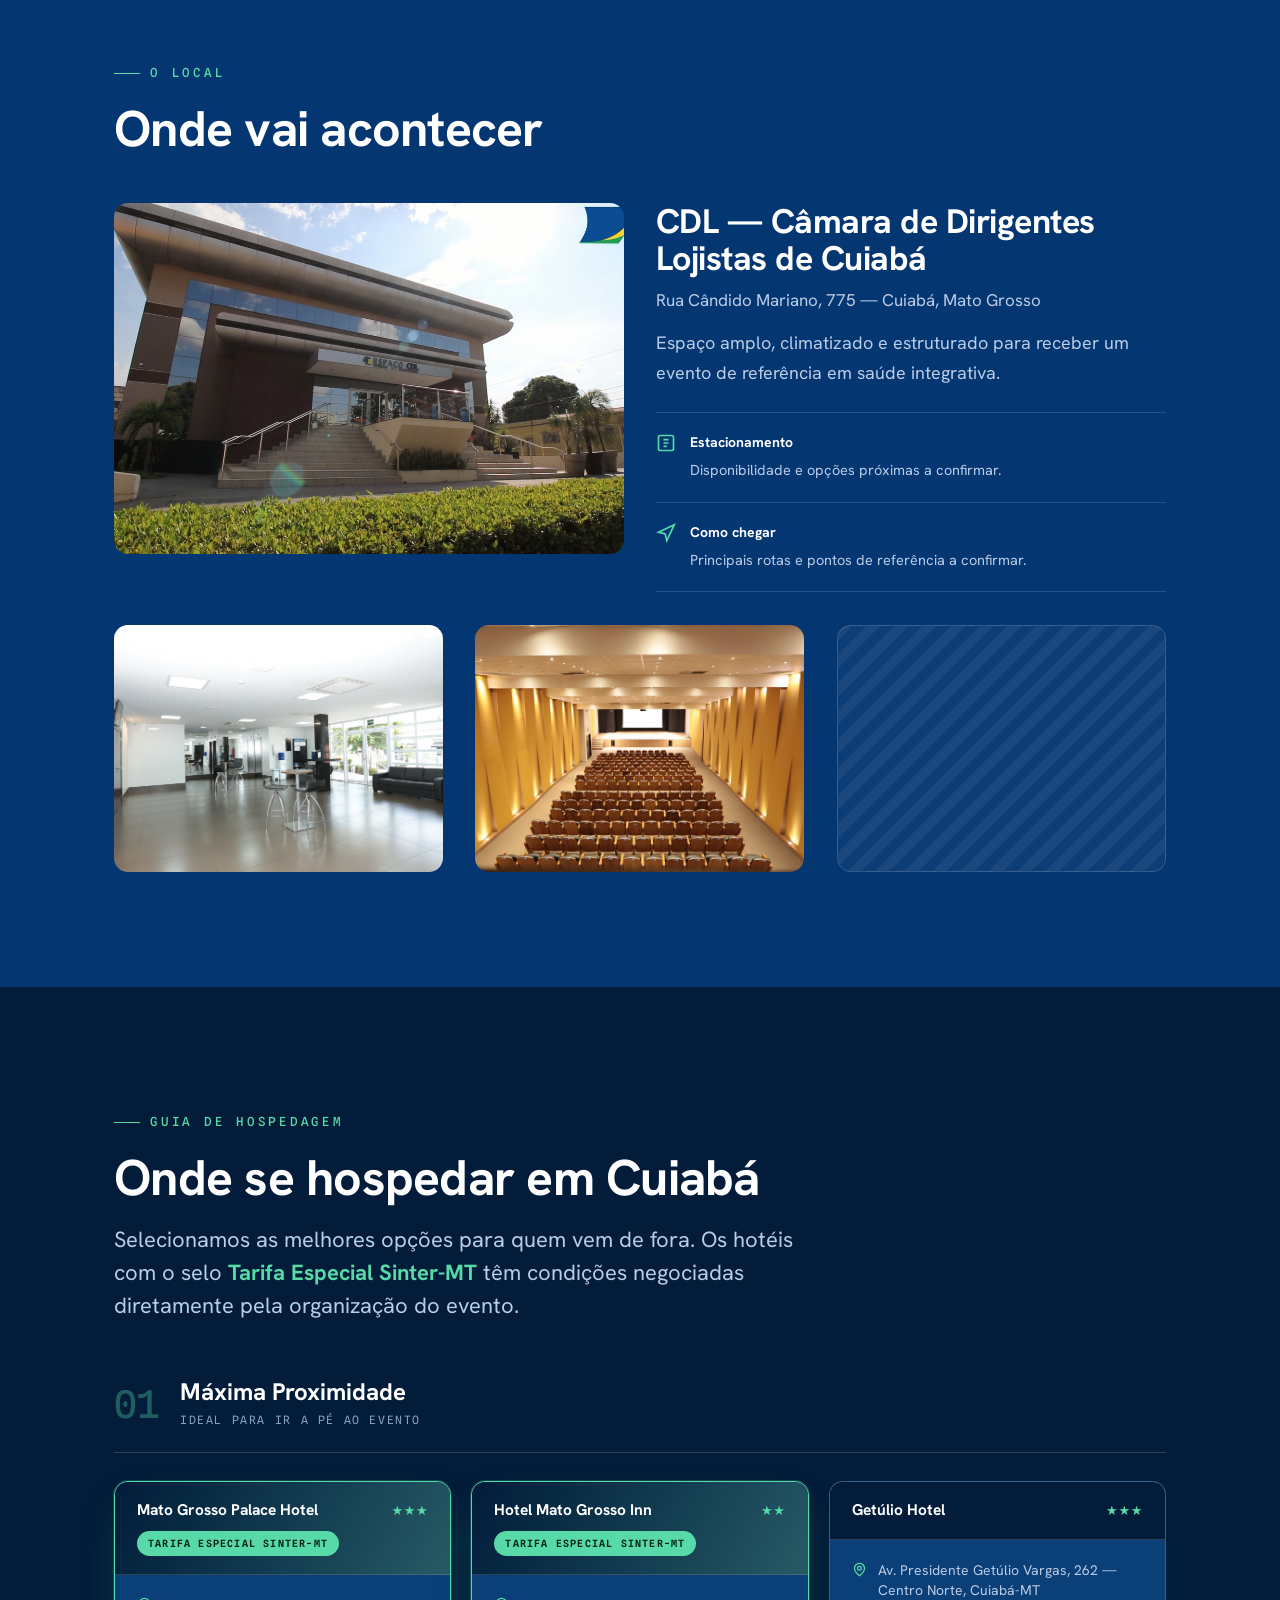
==== commit df7fa2ca: "fix: reorganiza ordem final do Dia 1 — feira 16:40, Isolda 17:15, Alex Alves 18:10" ====
--- a/index.html
+++ b/index.html
@@ -447,20 +447,20 @@
           <div class="slot"><span class="slot__time">08:00</span><span class="slot__title">Credenciamento e boas-vindas</span></div>
           <div class="slot slot--break"><span class="slot__time">08:30</span><span class="slot__title">Coffee break de abertura</span></div>
           <div class="slot slot--special"><span class="slot__time">09:00</span><span class="slot__title">Abertura Oficial<span>Adriano Roccha · Secretário Sinter-MT</span></span></div>
-          <div class="slot"><span class="slot__time">09:05</span><span class="slot__title">O papel da THTC na saúde emocional e alívio da dor<span>Professor Anilson (MT)</span></span></div>
-          <div class="slot slot--special"><span class="slot__time">09:55</span><span class="slot__title">Mesa Redonda · 4ª CEPICs — Centro Especializado em Práticas Integrativas e Complementares do SUS<span>Panorama atual no estado de Mato Grosso · Mediadora: Sandra Ferreira, Presidente do Sinter<span class="slot__participant"><b>Rosiene Pires</b> — O processo de Implantação e Implementação da PIS em MT</span><span class="slot__participant"><b>Marco Antônio Norberto</b> — A Articulação do Conselho Municipal em Saúde nos Territórios de MT</span><span class="slot__participant"><b>Flavia Dias</b> — Unidade referência em Práticas Integrativas de Cuiabá – Secretaria Municipal de Saúde</span><span class="slot__participant"><b>Ricardo Maciel</b> — Cultivando saúde, pertencimento e bem-estar: a experiência do Núcleo FloreSere – Primavera do Leste-MT</span><span class="slot__participant"><b>Carla Seixas</b> — Oferta de PIS na rede de atenção à Saúde</span></span></span></div>
-          <div class="slot"><span class="slot__time">11:00</span><span class="slot__title">Do acolhimento ao plano terapêutico: raciocínio clínico integrativo na experiência do Projeto VIDA com servidores públicos de Primavera do Leste – MT<span>Dra. Wylzeneth Siqueira (MT)</span></span></div>
-          <div class="slot"><span class="slot__time">11:30</span><span class="slot__title">Reengenharia mental através da epigenética<span>Alex Bill (RJ)</span></span></div>
-          <div class="slot slot--break"><span class="slot__time">12:10</span><span class="slot__title">Intervalo para almoço</span></div>
+          <div class="slot"><span class="slot__time">09:05</span><span class="slot__title">Do acolhimento ao plano terapêutico: raciocínio clínico integrativo na experiência do Projeto VIDA com servidores públicos de Primavera do Leste – MT<span>Dra. Wylzeneth Siqueira (MT)</span></span></div>
+          <div class="slot slot--special"><span class="slot__time">09:30</span><span class="slot__title">Mesa Redonda · 4ª CEPICs — Centro Especializado em Práticas Integrativas e Complementares do SUS<span>Panorama atual no estado de Mato Grosso · Mediadora: Sandra Ferreira, Presidente do Sinter<span class="slot__participant"><b>Rosiene Pires</b> — O processo de Implantação e Implementação da PIS em MT</span><span class="slot__participant"><b>Marco Antônio Norberto</b> — A Articulação do Conselho Municipal em Saúde nos Territórios de MT</span><span class="slot__participant"><b>Flavia Dias</b> — Unidade referência em Práticas Integrativas de Cuiabá – Secretaria Municipal de Saúde</span><span class="slot__participant"><b>Ricardo Maciel</b> — Cultivando saúde, pertencimento e bem-estar: a experiência do Núcleo FloreSere – Primavera do Leste-MT</span><span class="slot__participant"><b>Carla Seixas</b> — Oferta de PIS na rede de atenção à Saúde</span></span></span></div>
+          <div class="slot"><span class="slot__time">10:30</span><span class="slot__title">O papel da THTC na saúde emocional e alívio da dor<span>Professor Anilson (MT)</span></span></div>
+          <div class="slot"><span class="slot__time">11:20</span><span class="slot__title">Deficiências Hormonais × Depressão: Quando o Desequilíbrio Hormonal Pode Afetar a Saúde Mental<span>Dr. Marcio José (MT)</span></span></div>
+          <div class="slot slot--break"><span class="slot__time">12:00</span><span class="slot__title">Intervalo para almoço</span></div>
           <div class="slot slot--special"><span class="slot__time">13:30</span><span class="slot__title">Convite para retornar ao evento<span>Diretora Edinalva</span></span></div>
           <div class="slot slot--special"><span class="slot__time">13:30</span><span class="slot__title">Experiências de Práticas Integrativas no interior de MT<span><span class="slot__participant"><b>Selma Santos</b> (Sinop-MT) — Práticas Integrativas e Humanização no Hospital Intermunicipal de Peixoto de Azevedo</span><span class="slot__participant"><b>Carla de Brito</b> (Água Boa-MT) — Educação Permanente Em Saúde Mental do Médio Araguaia-MT</span></span></span></div>
           <div class="slot slot--vivencia"><span class="slot__time">13:44</span><span class="slot__title">Intervenções mediada pela música e Apresentação Musicoterapia<span>Kristian Ayala (Primavera do Leste-MT)</span></span></div>
           <div class="slot"><span class="slot__time">14:10</span><span class="slot__title">Sistema Nervoso Entérico e Saúde Mental: Evidências e Aplicações Clínicas<span>Rafael Navarrete (PR)</span></span></div>
           <div class="slot"><span class="slot__time">15:00</span><span class="slot__title">Frequência, energia quântica e nanotecnologia inovadora com foco em bem-estar físico, mental e emocional<span>Reginaldo Zaneti (SP)</span></span></div>
           <div class="slot"><span class="slot__time">15:50</span><span class="slot__title">Prife · Apresentação do Patrocinador<span class="slot__participant">Fernando Fernandes</span><span class="slot__participant">Dr. Peter Lau</span></span></div>
-          <div class="slot slot--vivencia"><span class="slot__time">16:40</span><span class="slot__title">Acqua · apresentação prática<span>Dr. Alex Alves (SP)</span></span></div>
-          <div class="slot slot--break"><span class="slot__time">17:15</span><span class="slot__title">Visita à feira de expositores</span></div>
-          <div class="slot"><span class="slot__time">17:50</span><span class="slot__title">A Arte como Linguagem da Alma<span>Isolda Risso (MT)</span></span></div>
+          <div class="slot slot--break"><span class="slot__time">16:40</span><span class="slot__title">Visita à feira de expositores</span></div>
+          <div class="slot"><span class="slot__time">17:15</span><span class="slot__title">A Arte como Linguagem da Alma<span>Isolda Risso (MT)</span></span></div>
+          <div class="slot slot--vivencia"><span class="slot__time">18:10</span><span class="slot__title">Acqua · apresentação prática<span>Dr. Alex Alves (SP)</span></span></div>
         </div>
       </div>
 
@@ -484,7 +484,7 @@
           <div class="slot"><span class="slot__time">14:30</span><span class="slot__title">O Sequestro Invisível: Quando seu cérebro te trai na hora de falar<span>Alexandre Gorzoni (MT)</span></span></div>
           <div class="slot"><span class="slot__time">15:00</span><span class="slot__title">O que é, afinal, saúde mental?<span>Dra. Verônica Meirelles (MT)</span></span></div>
           <div class="slot slot--break"><span class="slot__time">15:40</span><span class="slot__title">Visitação à feira de expositores</span></div>
-          <div class="slot"><span class="slot__time">16:10</span><span class="slot__title">Deficiências Hormonais × Depressão: Quando o Desequilíbrio Hormonal Pode Afetar a Saúde Mental<span>Dr. Marcio José (MT)</span></span></div>
+          <div class="slot"><span class="slot__time">16:10</span><span class="slot__title">Reengenharia mental através da epigenética<span>Alex Bill (RJ)</span></span></div>
           <div class="slot"><span class="slot__time">17:00</span><span class="slot__title">Acolhimento da sua criança interior<span>Ana Paula Ferro (MT)</span></span></div>
           <div class="slot slot--special"><span class="slot__time">após</span><span class="slot__title">Encerramento Oficial<span>Diretoria do SINTER-MT</span></span></div>
           <div class="slot slot--break"><span class="slot__time">—</span><span class="slot__title">Happy Hour de Confraternização<span>Networking e celebração com participantes, palestrantes e expositores</span></span></div>
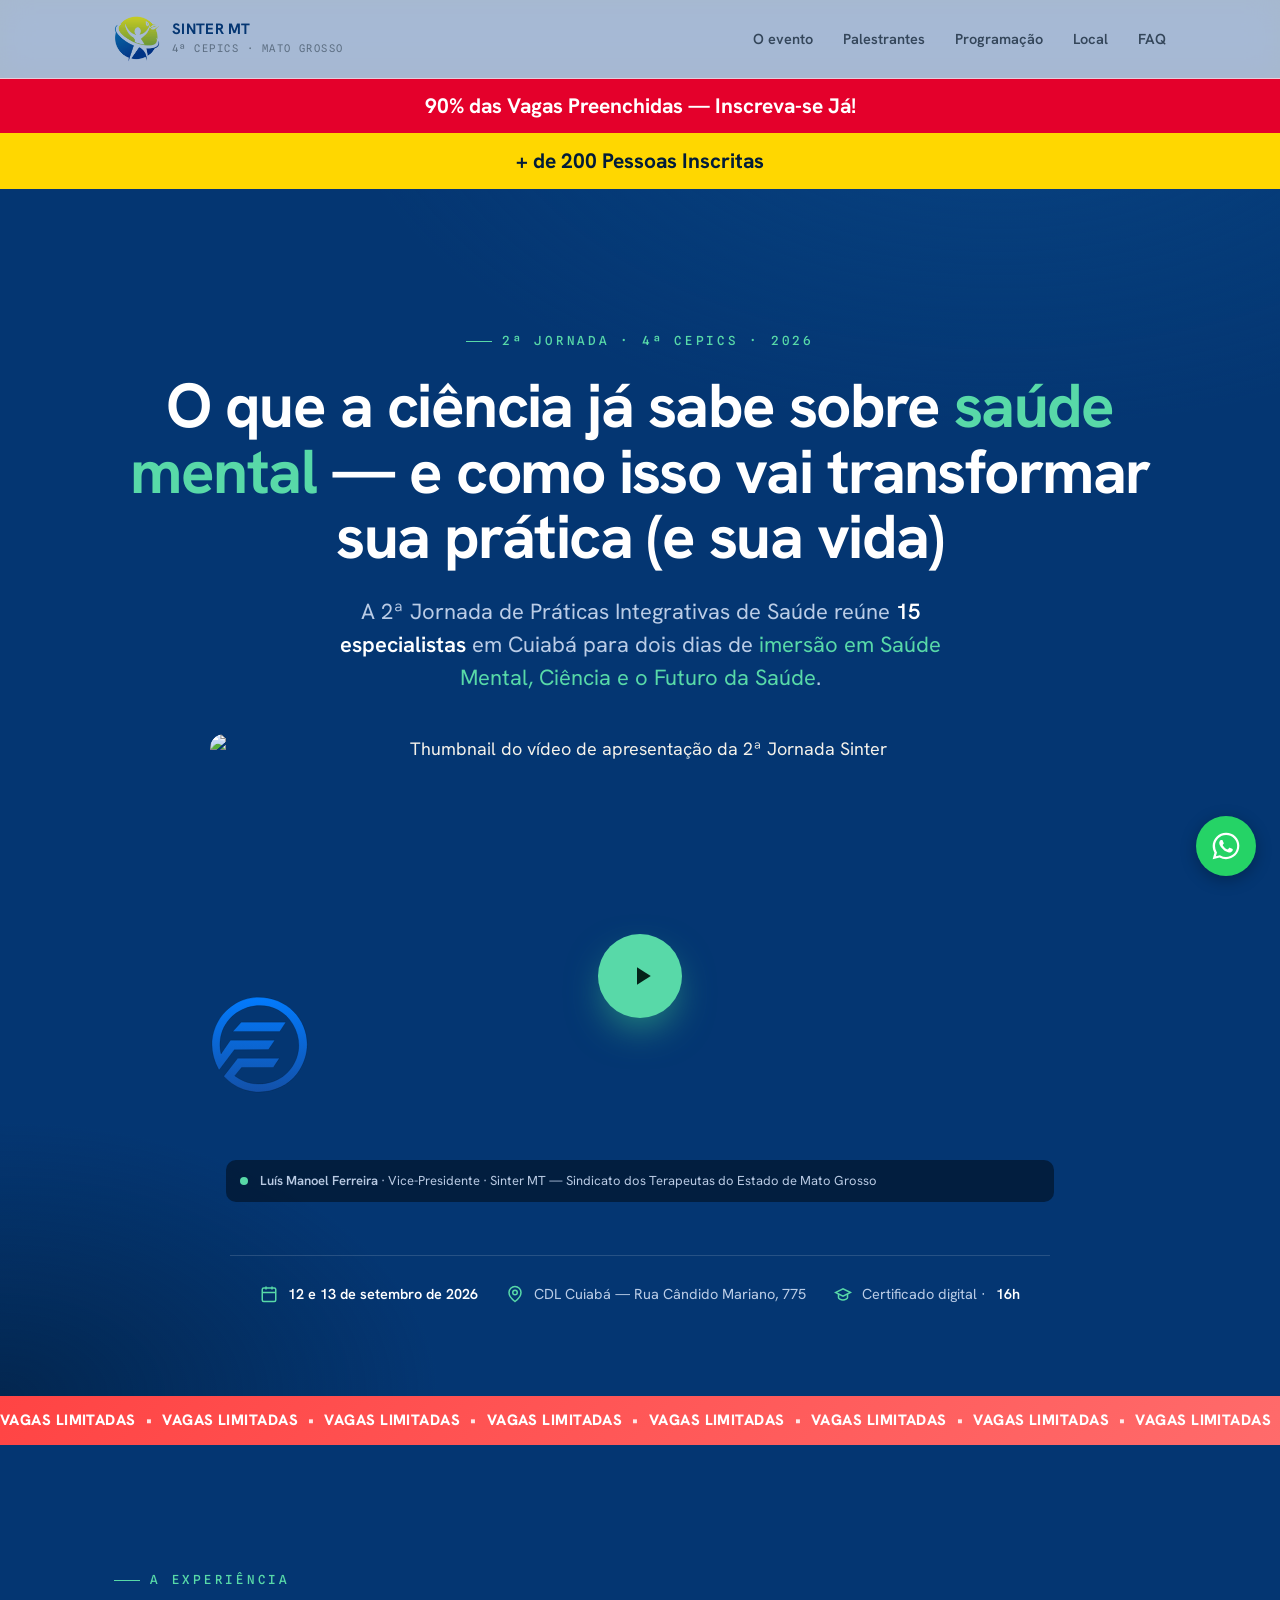
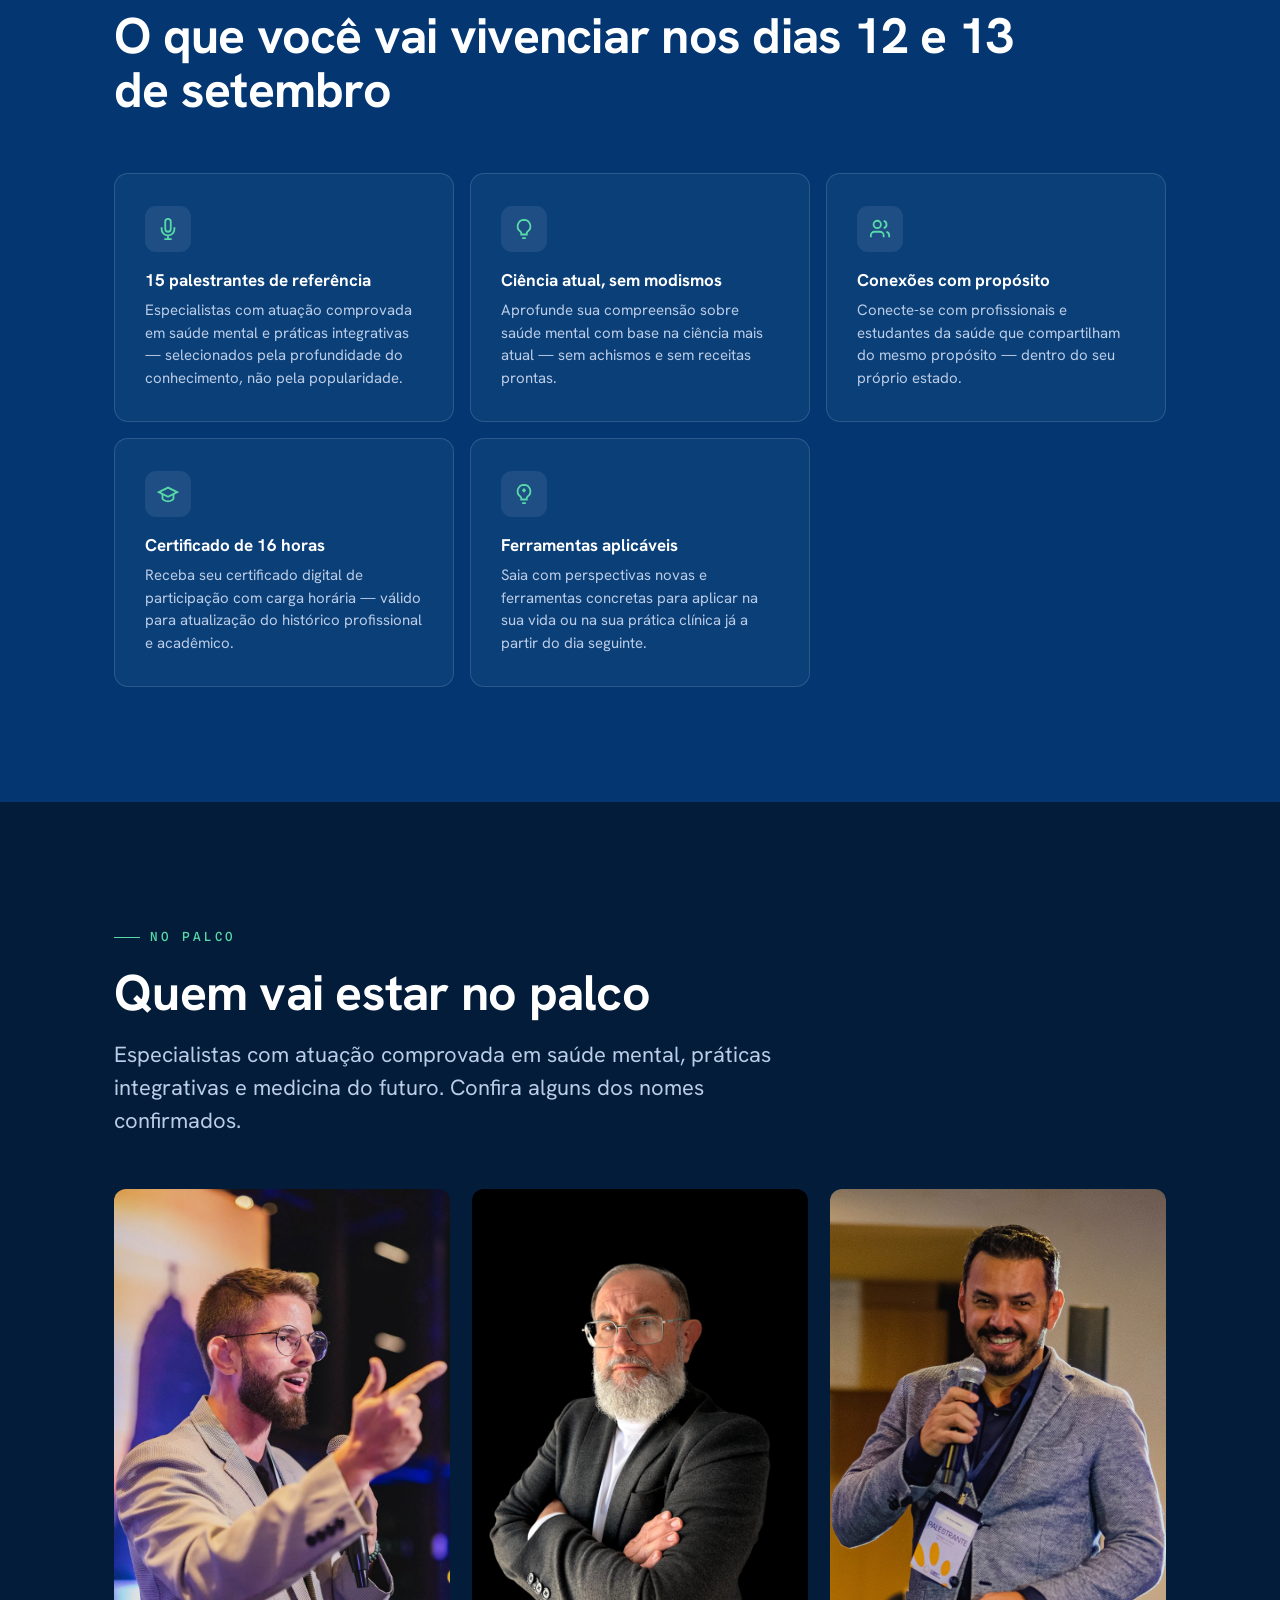
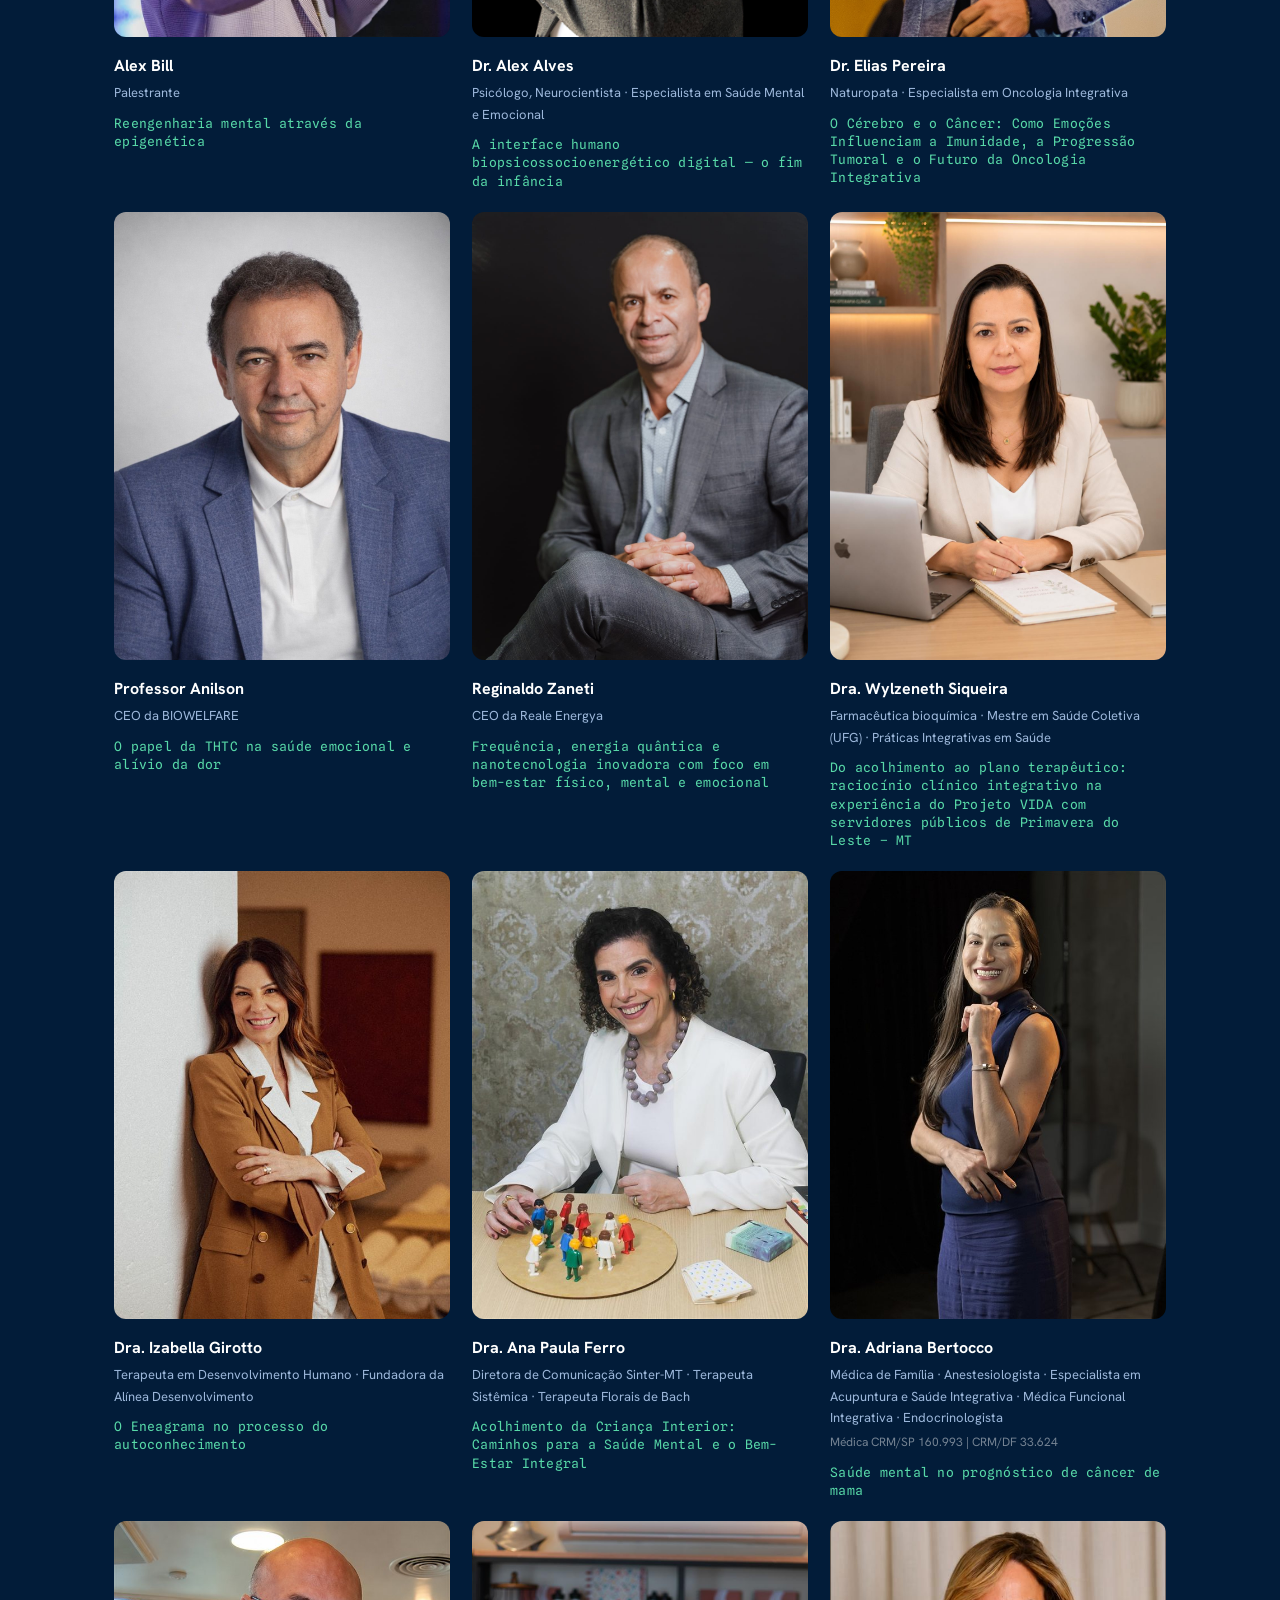
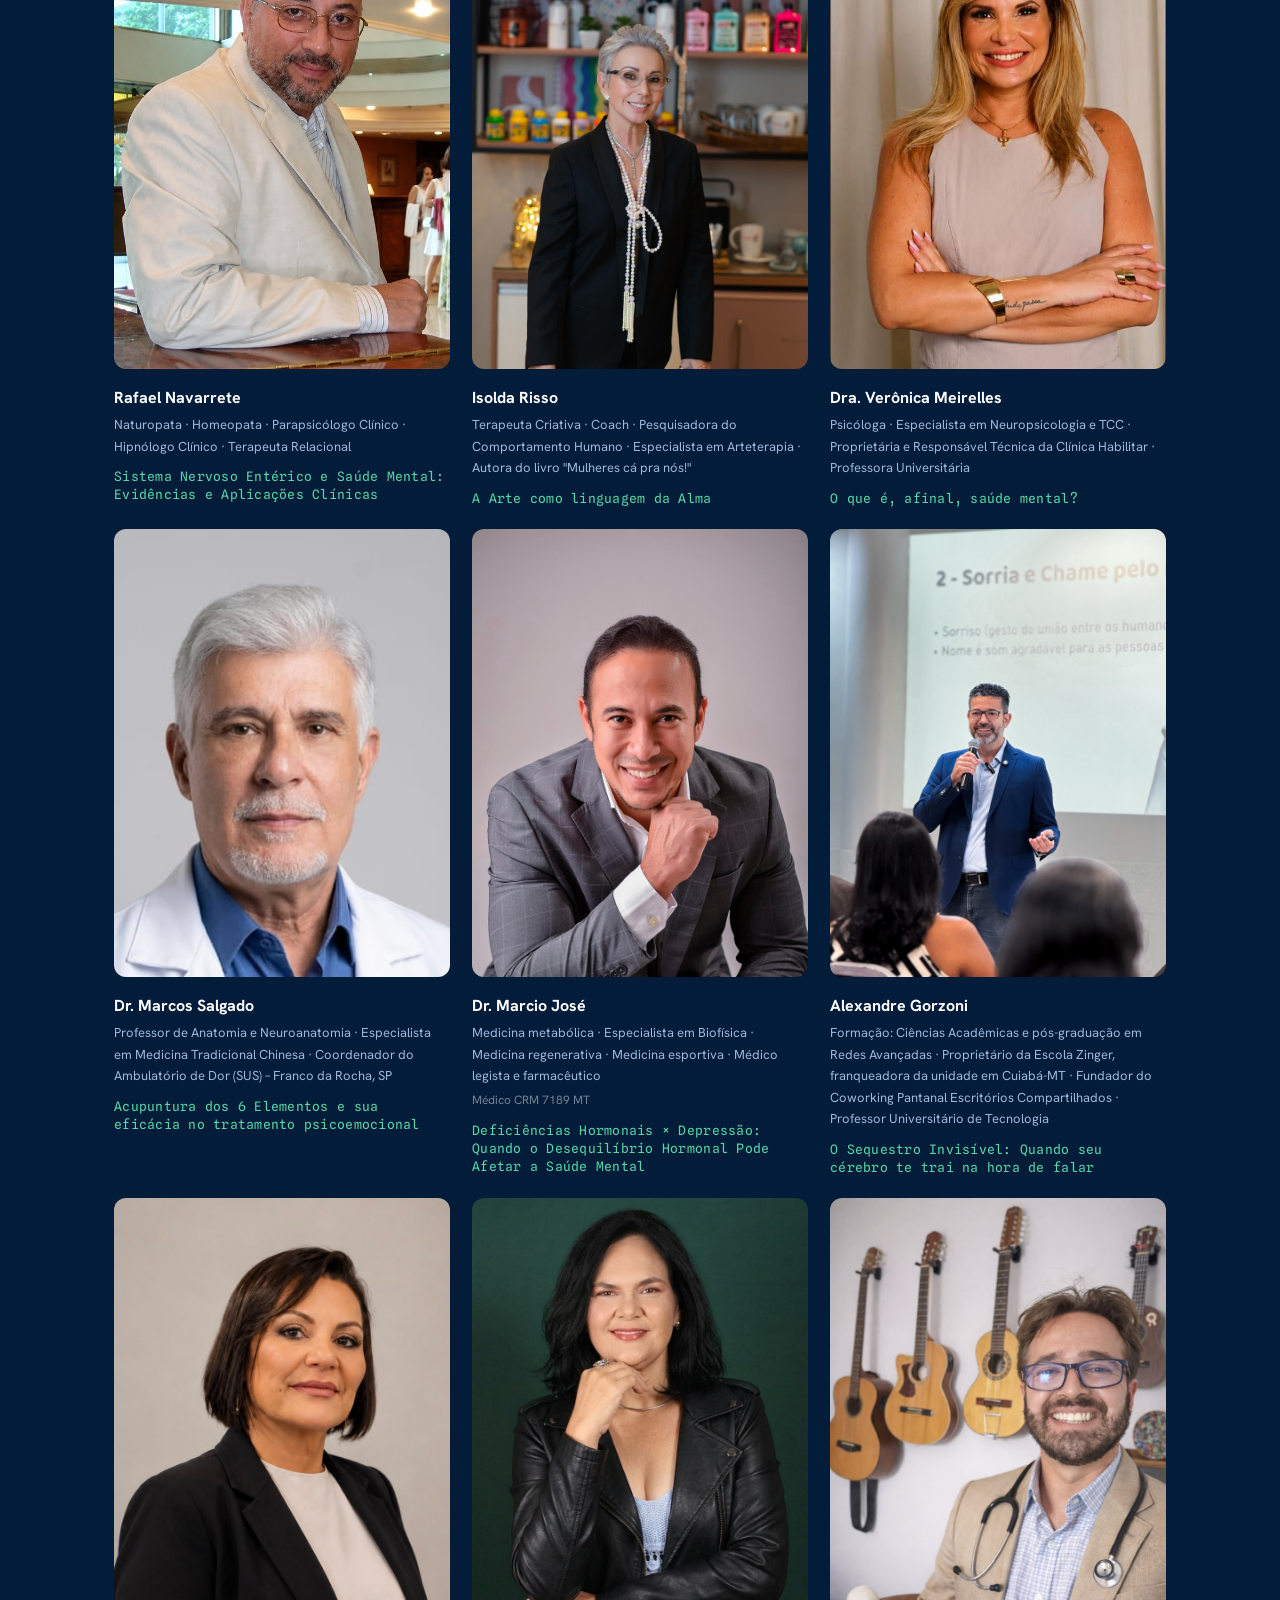
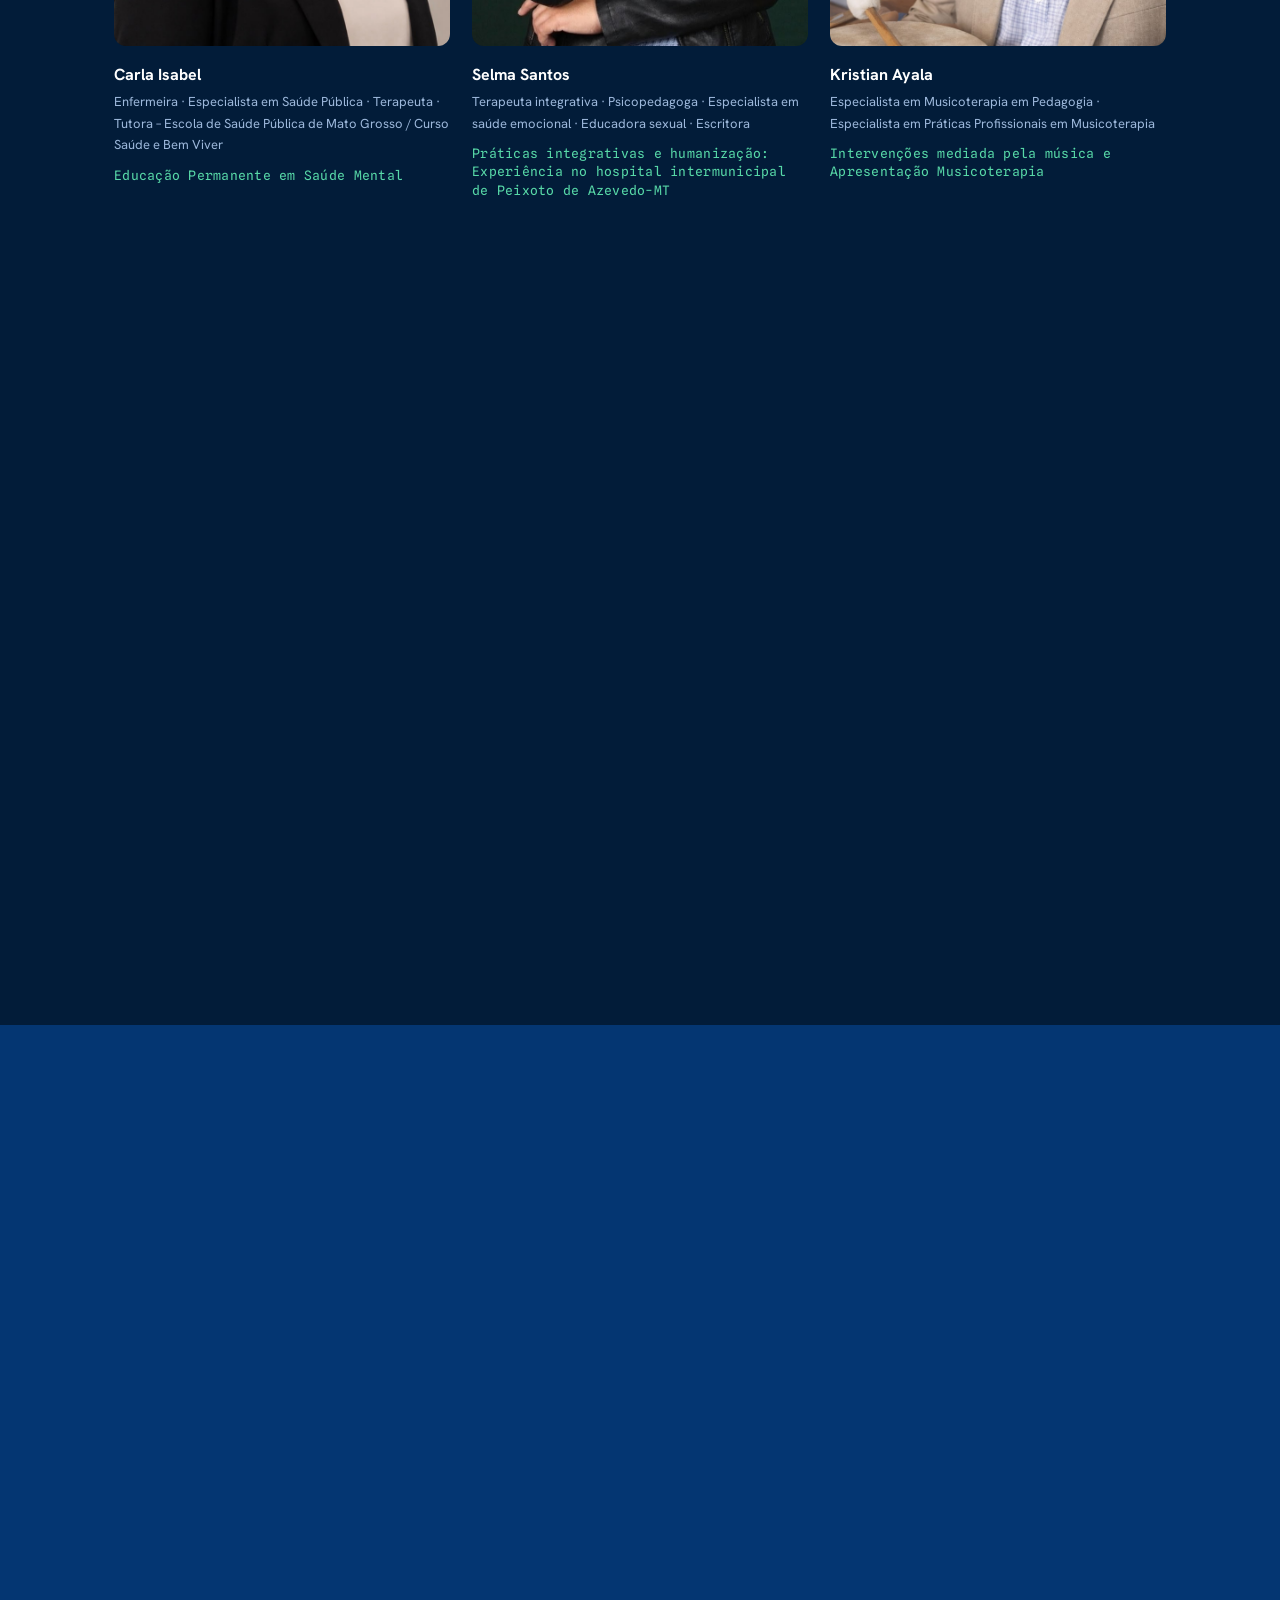
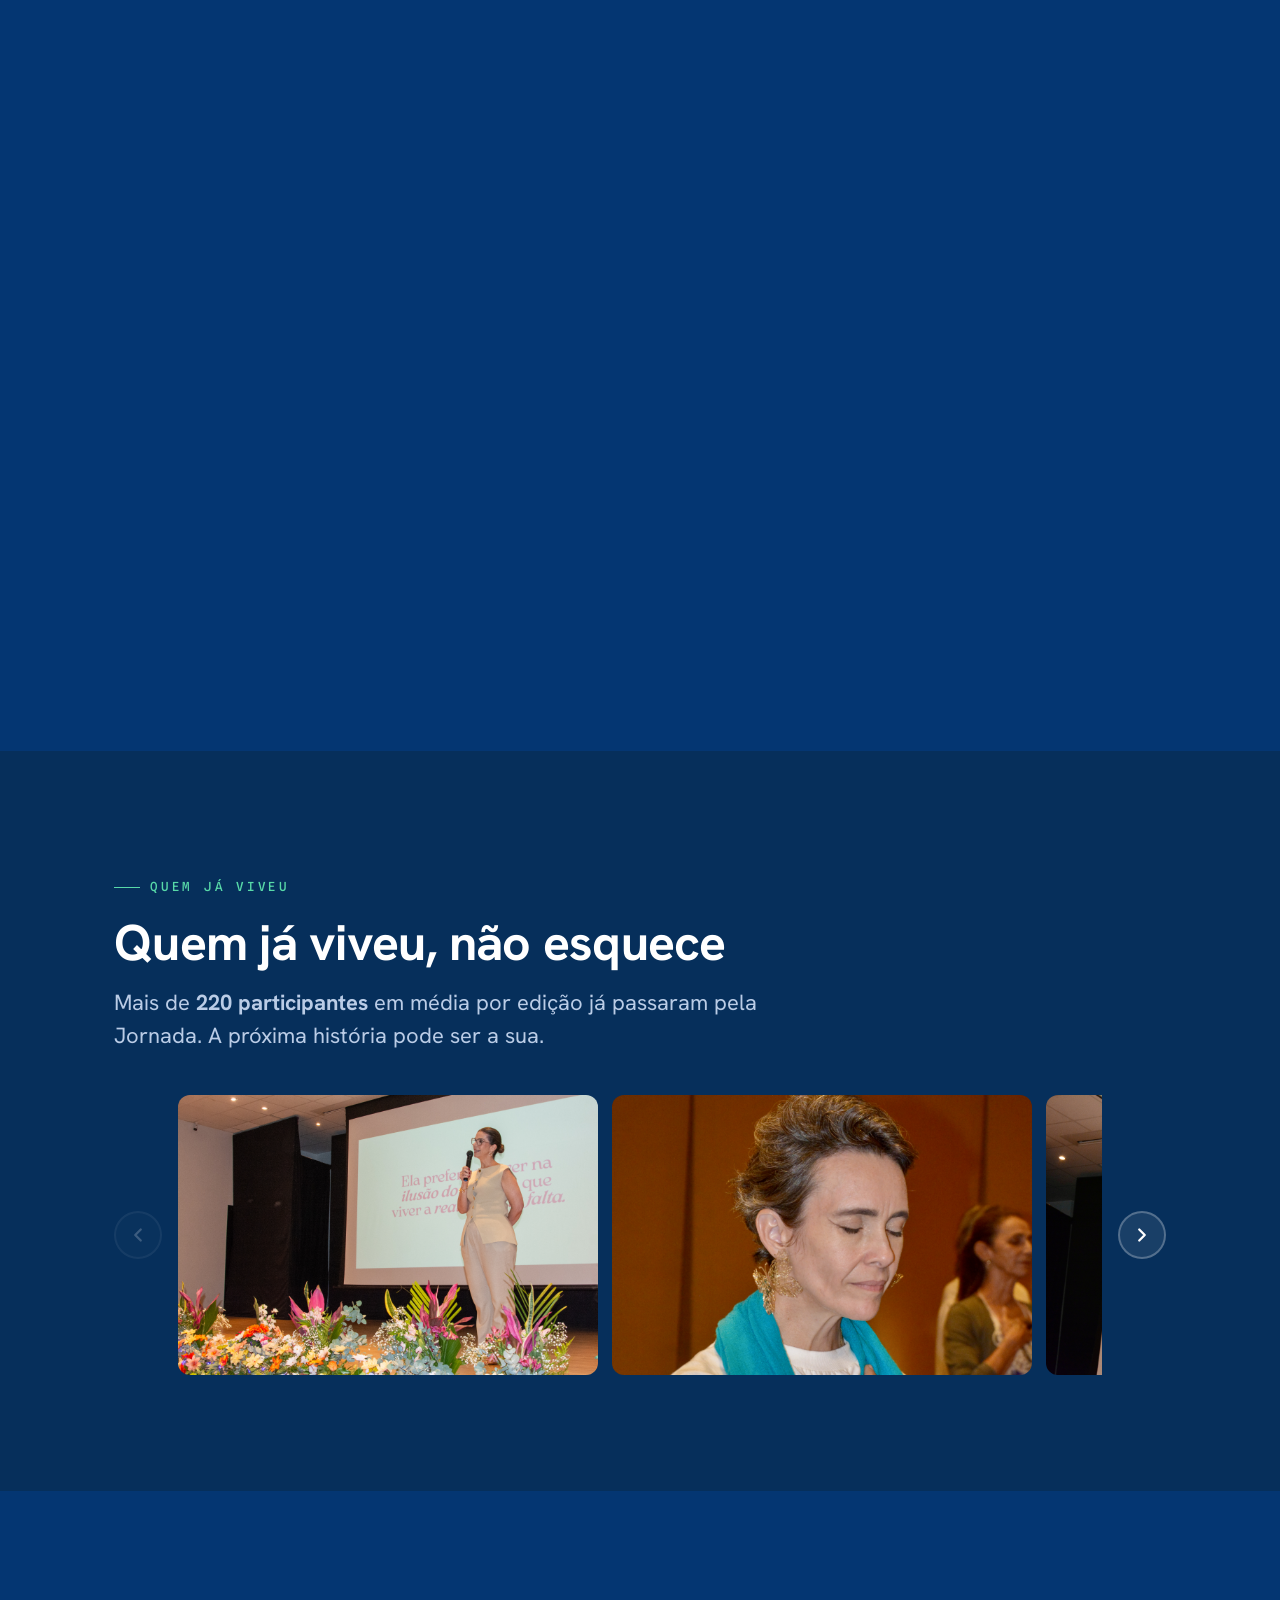
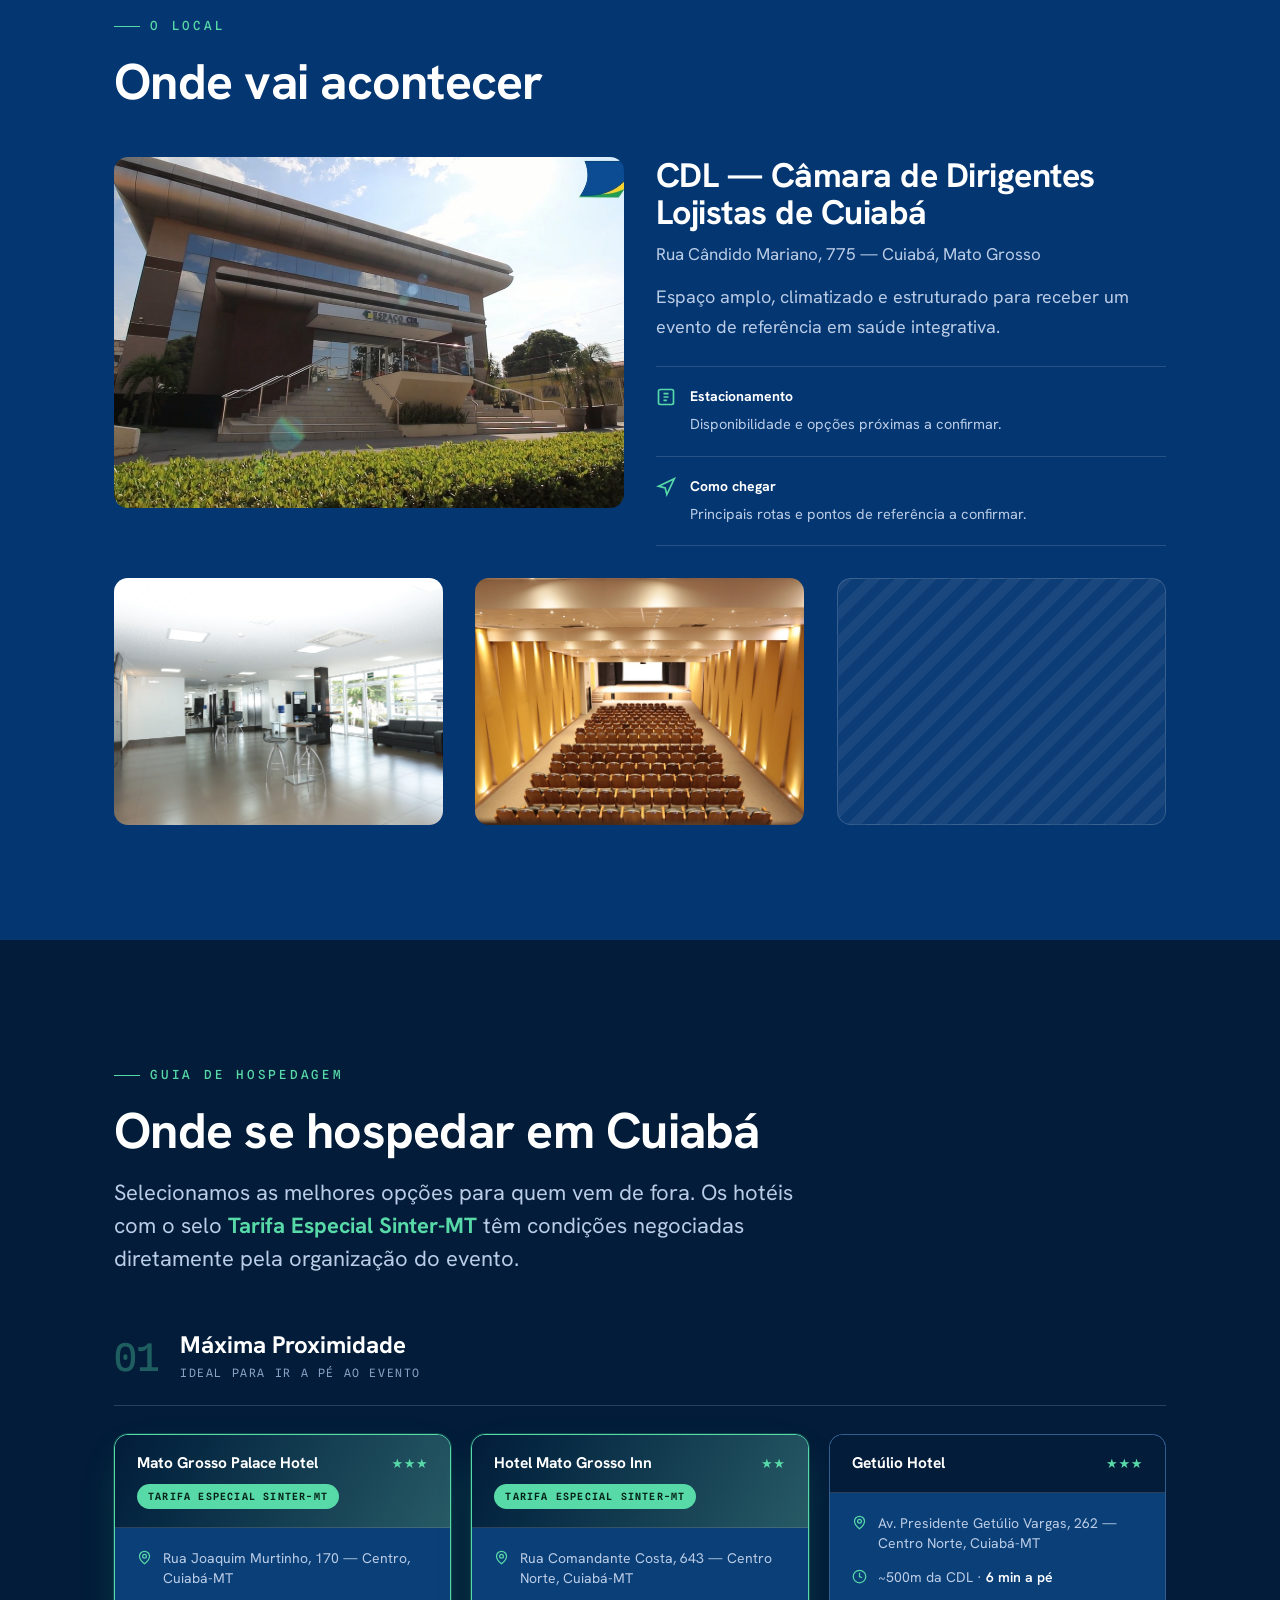
==== commit 6f87d401: "feat: remove palestrante Prof. Claudinei Rodrigues e imagem associada" ====
--- a/index.html
+++ b/index.html
@@ -292,13 +292,7 @@
         <p class="speaker__role">Psicóloga · Especialista em Neuropsicologia e TCC · Proprietária e Responsável Técnica da Clínica Habilitar · Professora Universitária</p>
         <p class="speaker__theme">O que é, afinal, saúde mental?</p>
       </article>
-      <article class="speaker reveal">
-        <div class="speaker__photo"><img src="img/palestrantes/Dr. Claudinei Rodrigues.png" alt="Prof. Claudinei Rodrigues" /></div>
-        <p class="speaker__name">Prof. Claudinei Rodrigues</p>
-        <p class="speaker__role">Técnico em Saneamento e Química · Graduando em Engenharia Ambiental e Sanitária · Empresário, criador da Garrafa Acqua e CEO da Acqua Purificadores</p>
-        <p class="speaker__license">Téc. Saneamento 46326/126808485CM · Téc. Química 87028/126808113CM</p>
-        <p class="speaker__theme">Metais Tóxicos na Água e seus Impactos Neurológicos</p>
-      </article>
+
       <article class="speaker reveal">
         <div class="speaker__photo"><img src="img/palestrantes/Dr. Marcos Salgado.jpeg" alt="Dr. Marcos Salgado" /></div>
         <p class="speaker__name">Dr. Marcos Salgado</p>
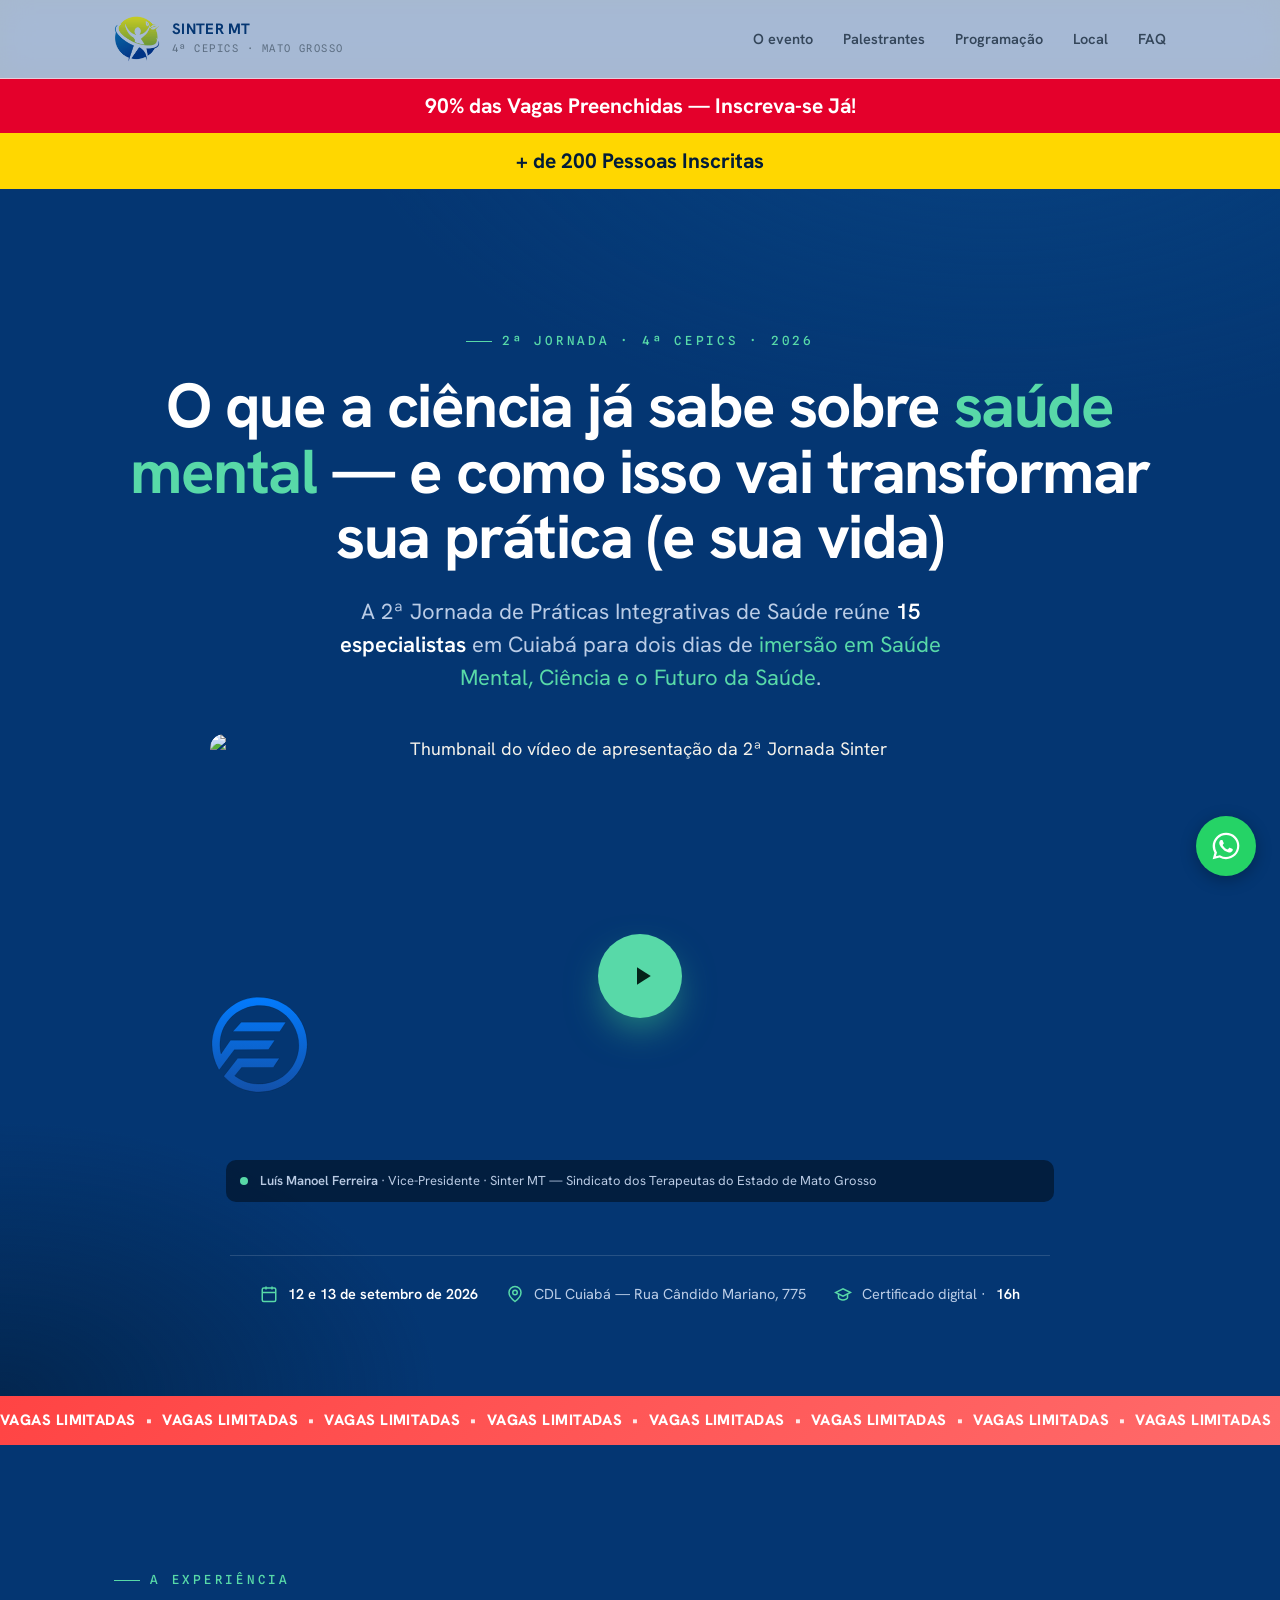
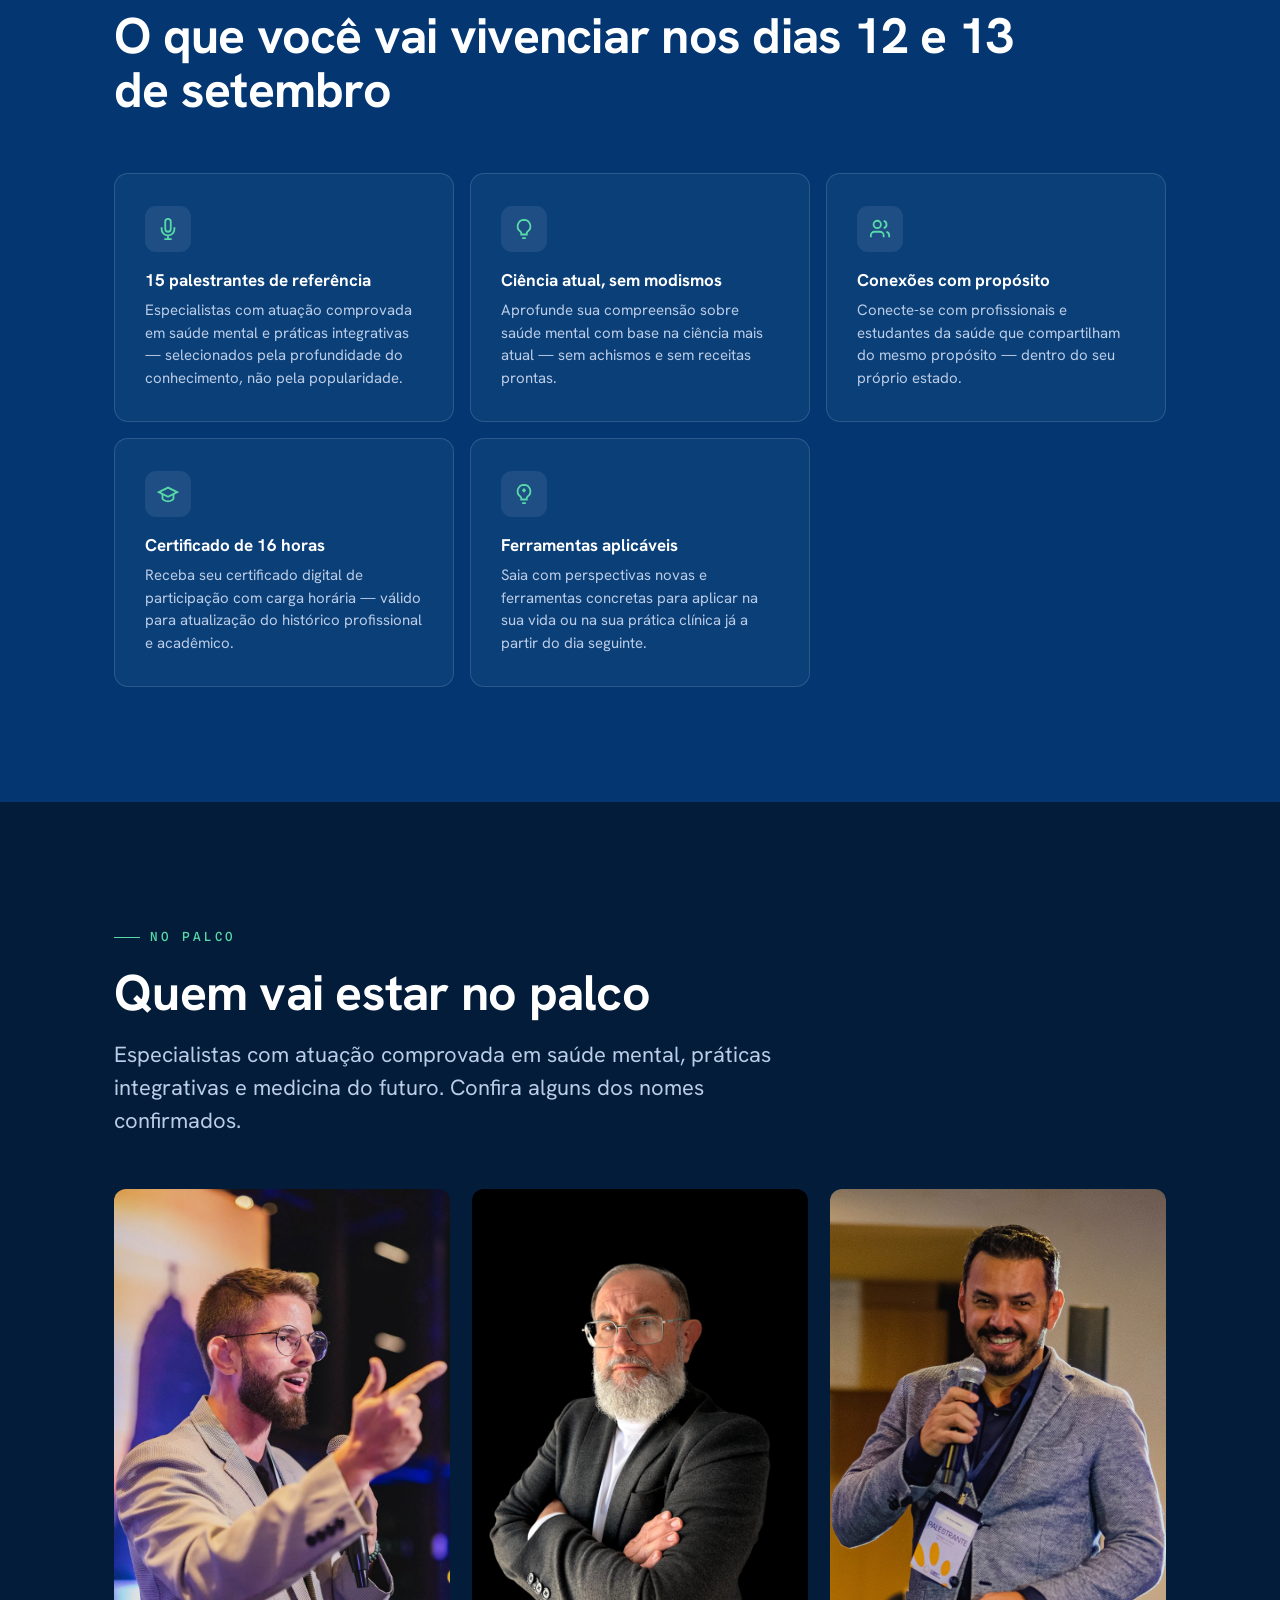
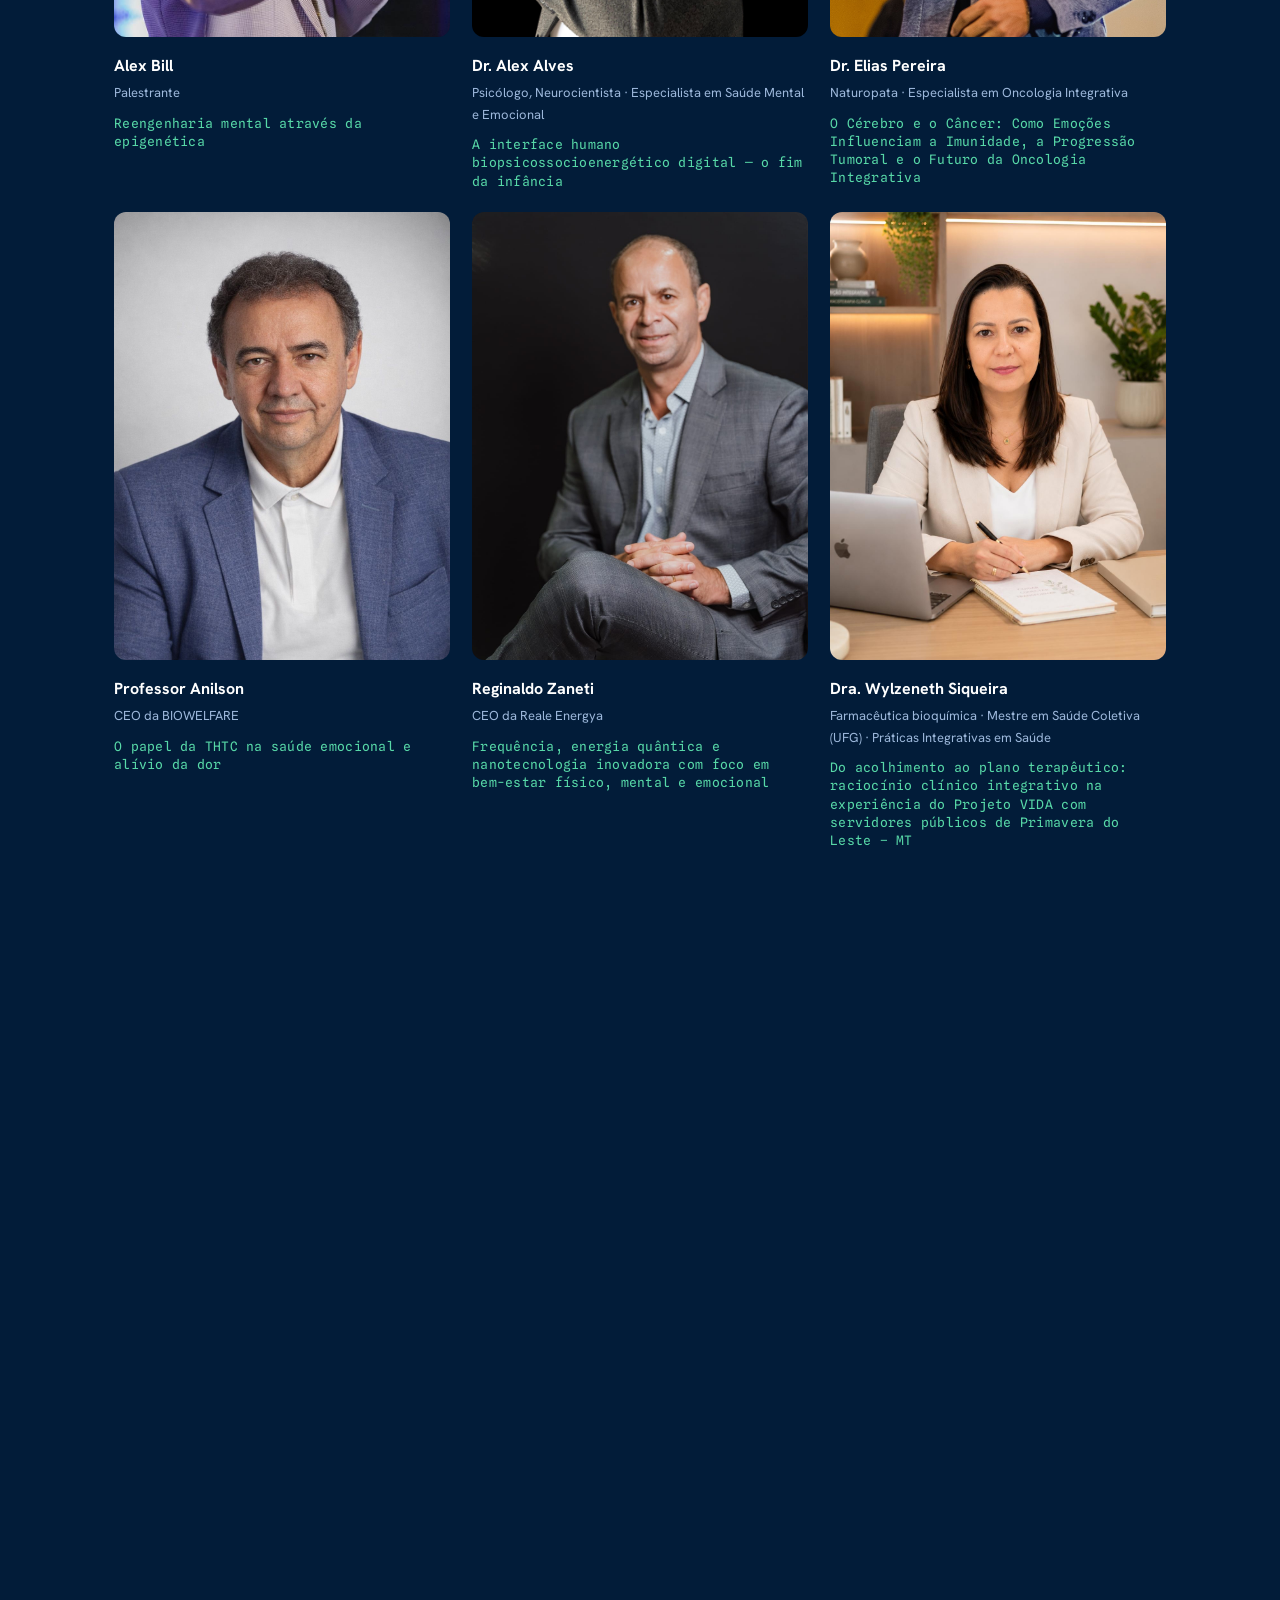
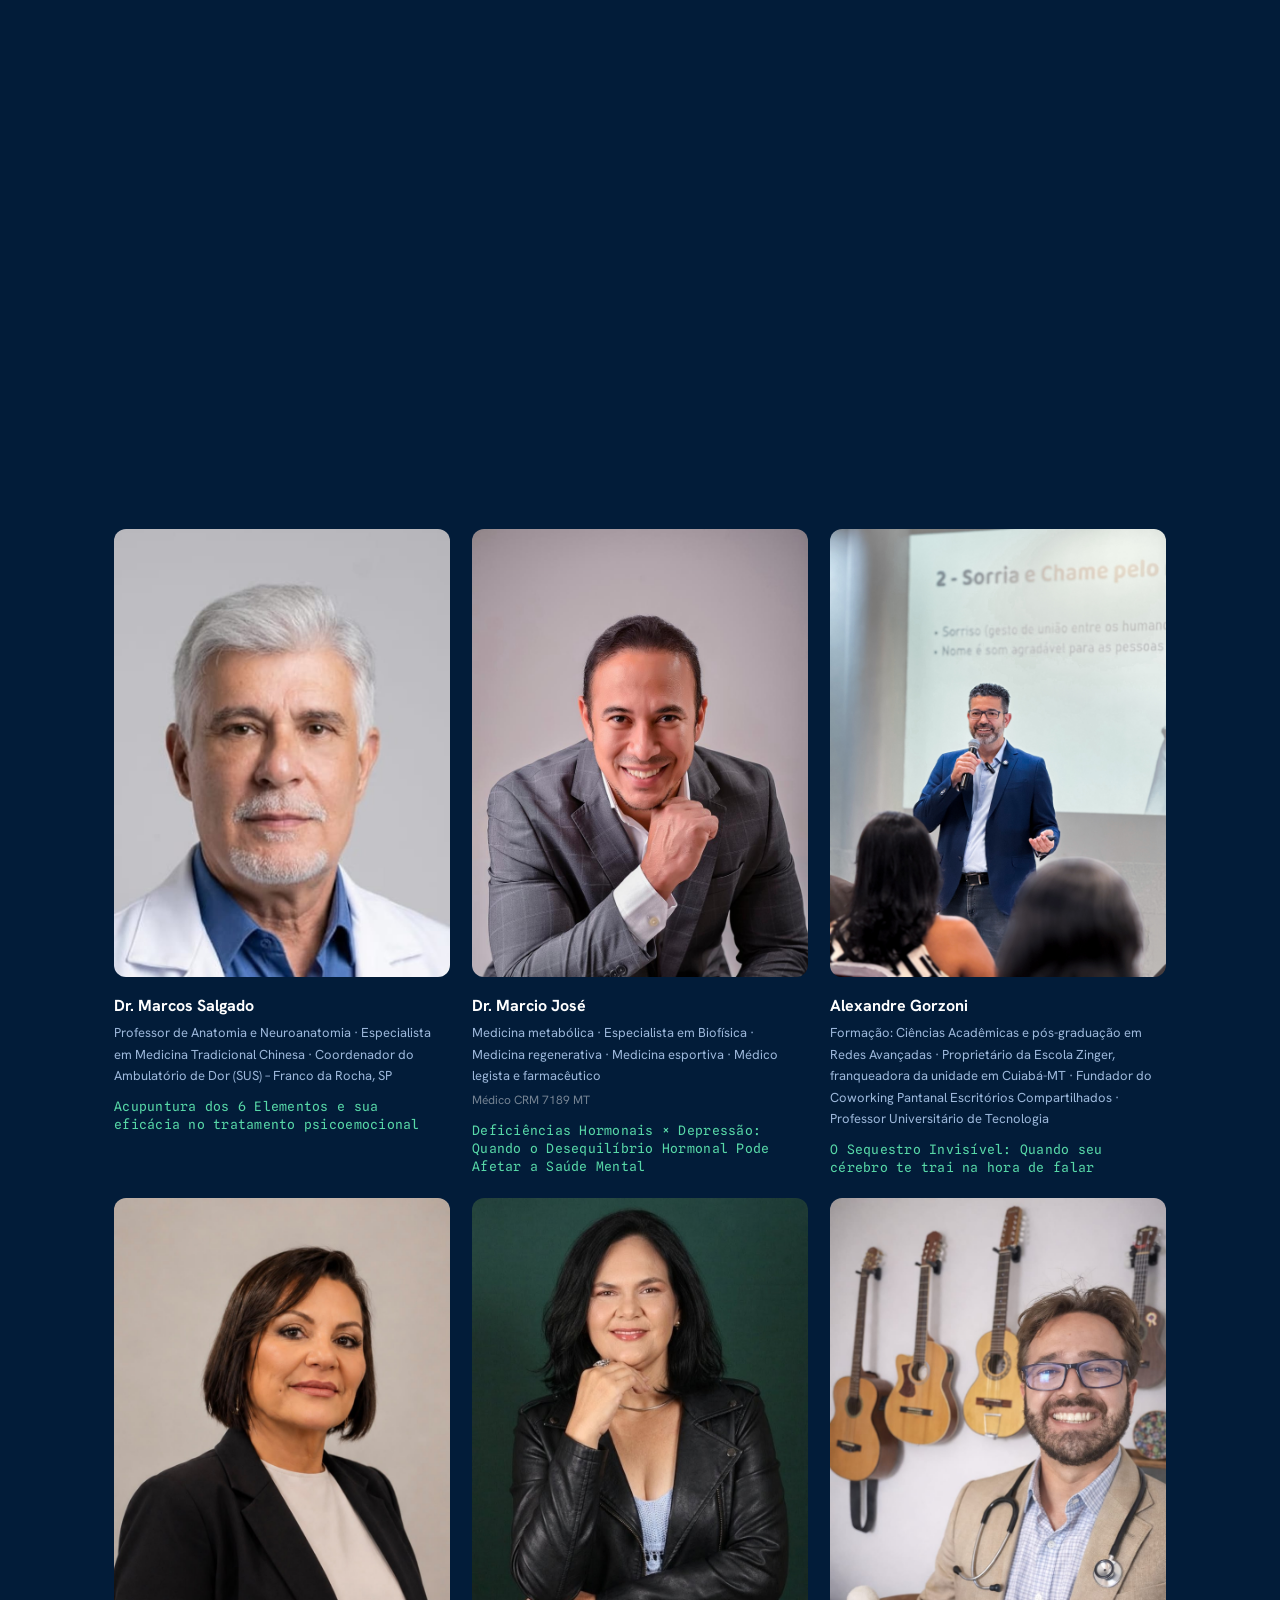
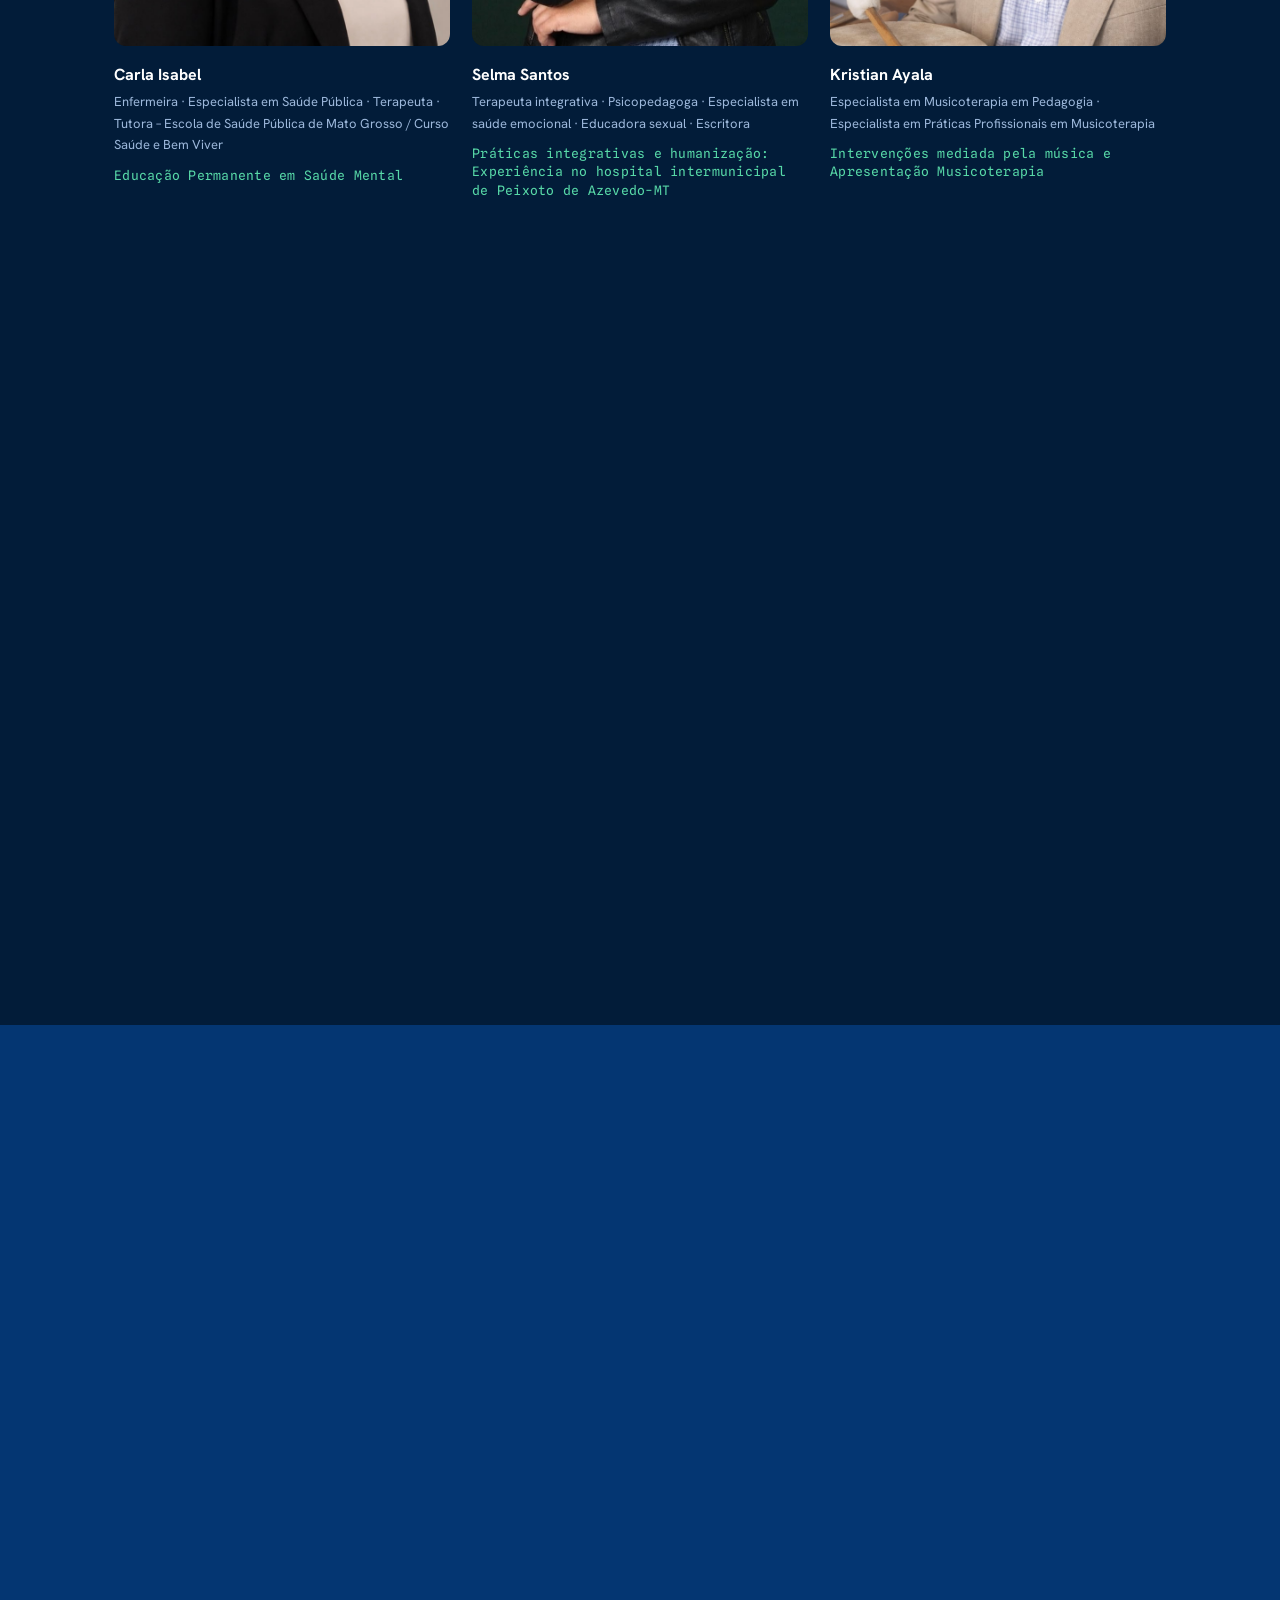
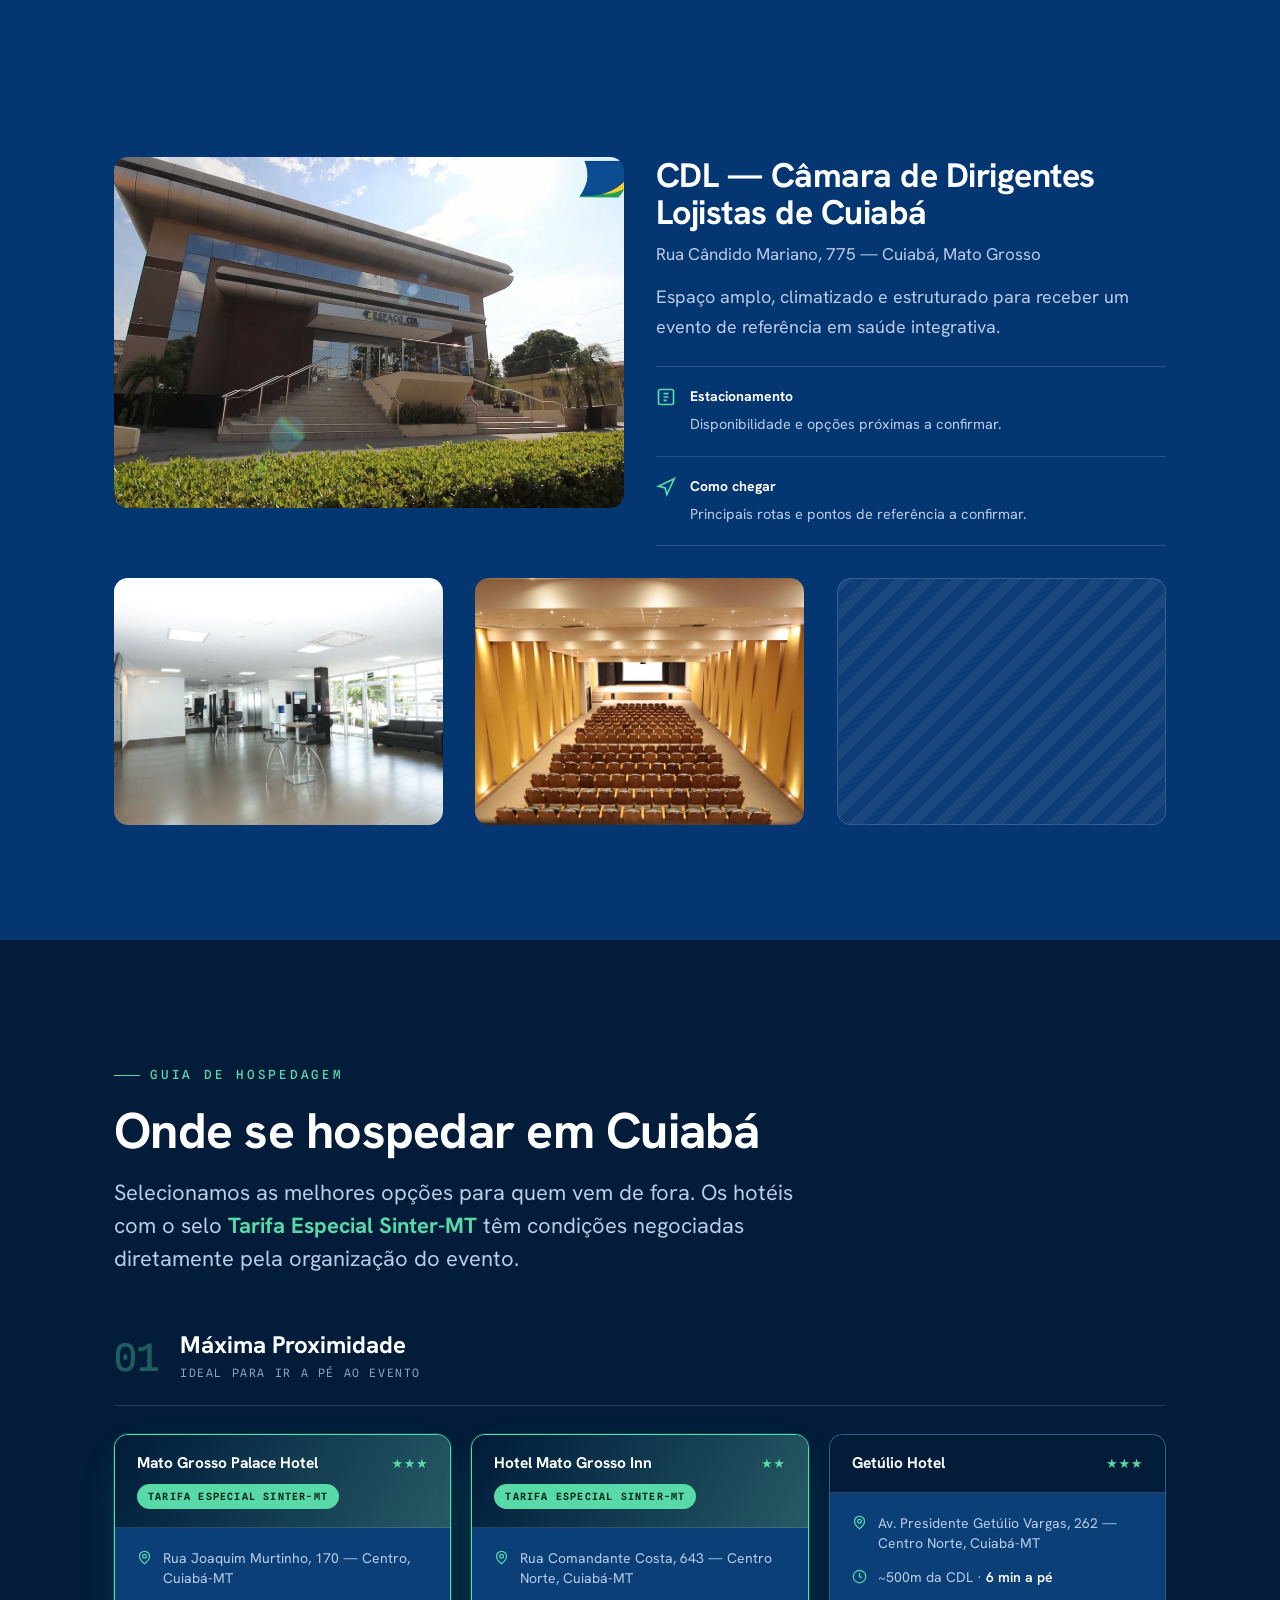
==== commit 09540152: "feat: adiciona patrocinador Água Kangen na categoria Gold" ====
--- a/index.html
+++ b/index.html
@@ -1098,6 +1098,9 @@
           <div class="sponsor-logo sponsor-logo--gold">
             <img src="img/patrocinadores/Gold/Espaco8-w.png" alt="Espaço8" loading="lazy" />
           </div>
+          <div class="sponsor-logo sponsor-logo--gold">
+            <img src="img/patrocinadores/Gold/agua-kangen.png" alt="Água Kangen" loading="lazy" />
+          </div>
         </div>
       </div>
 
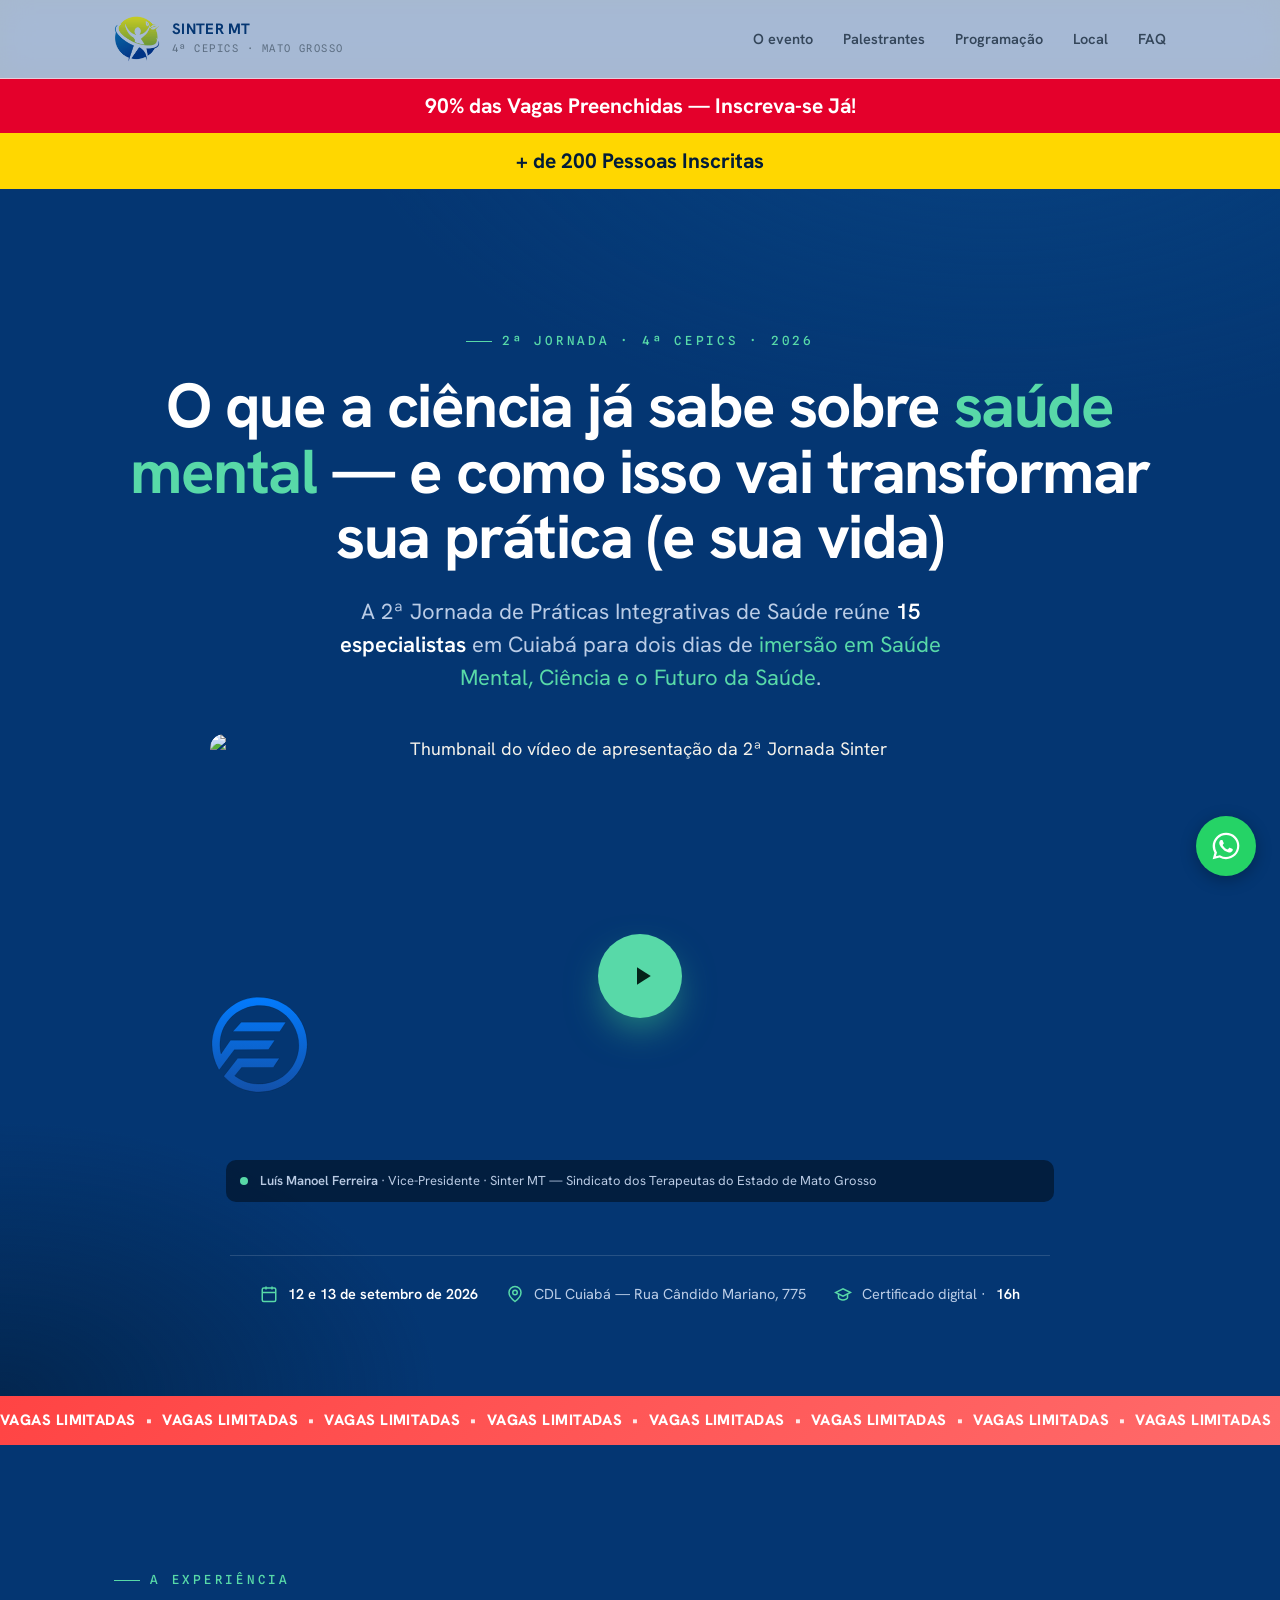
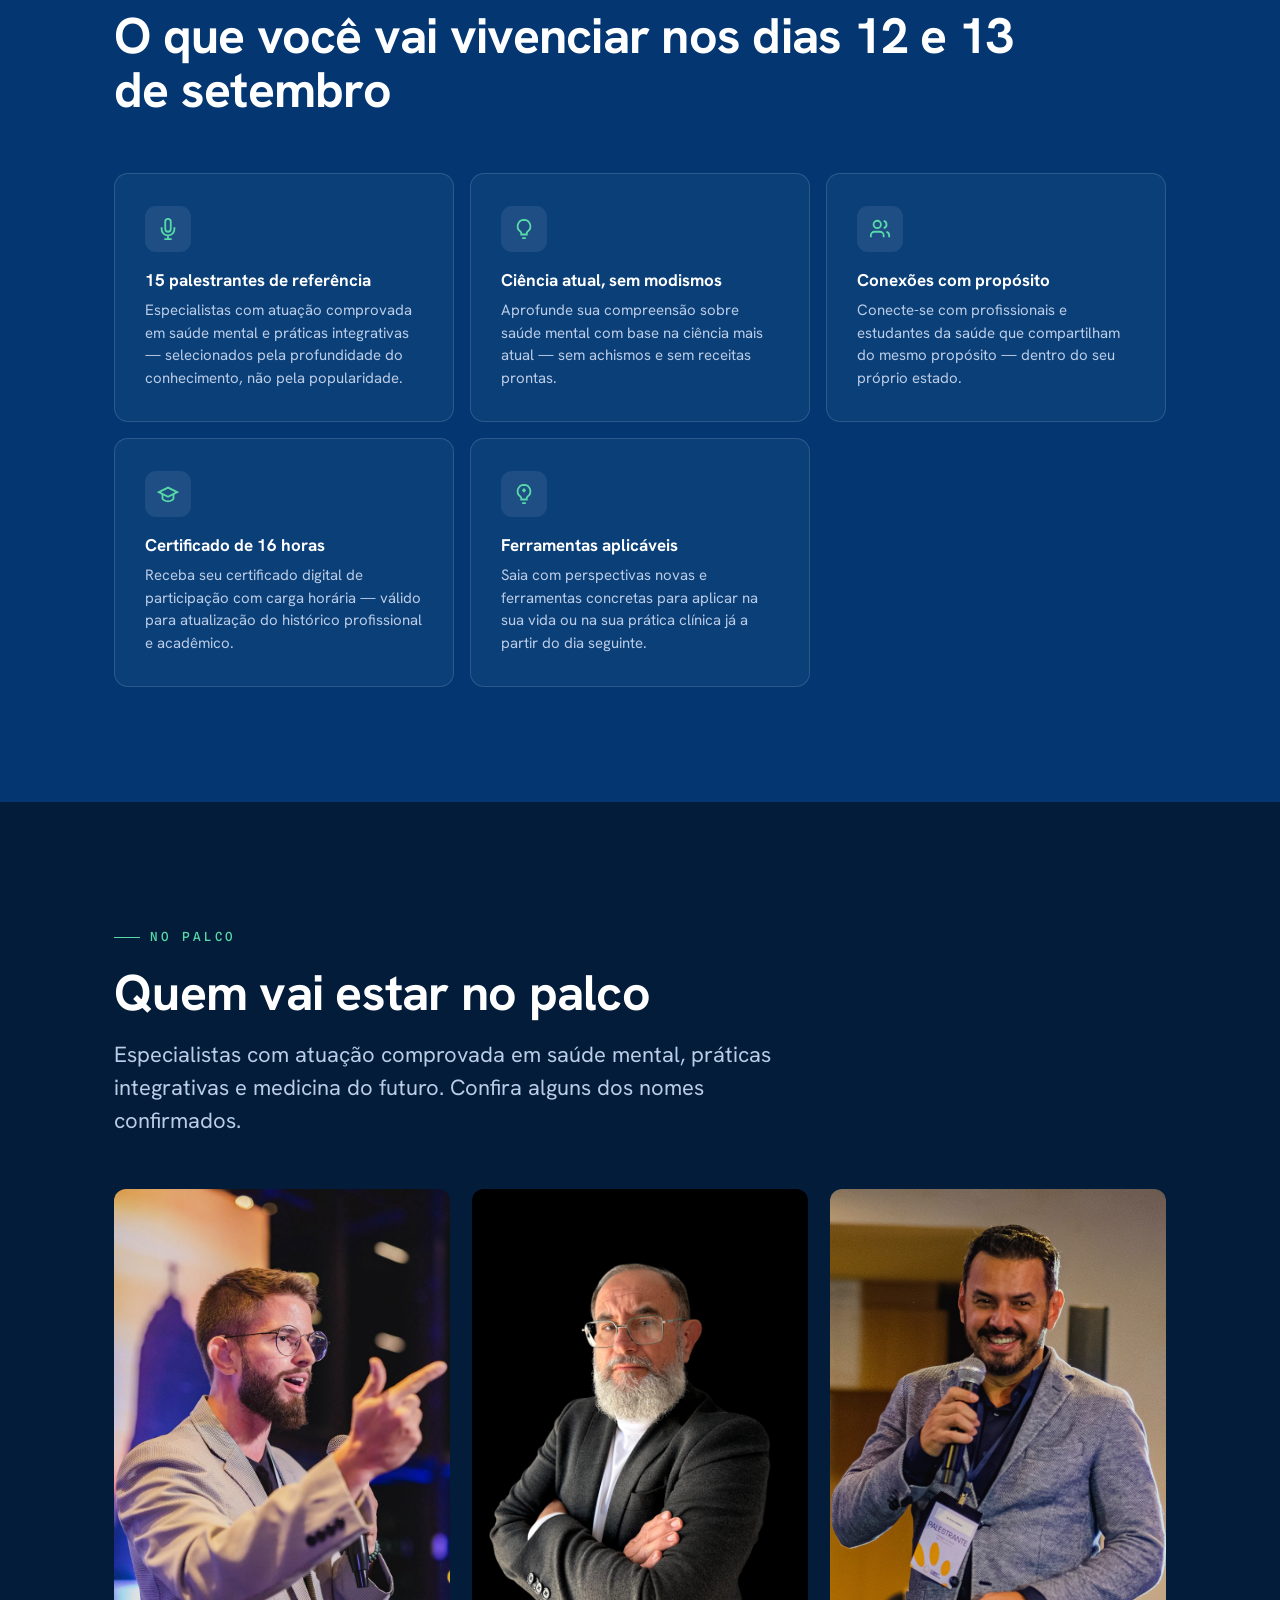
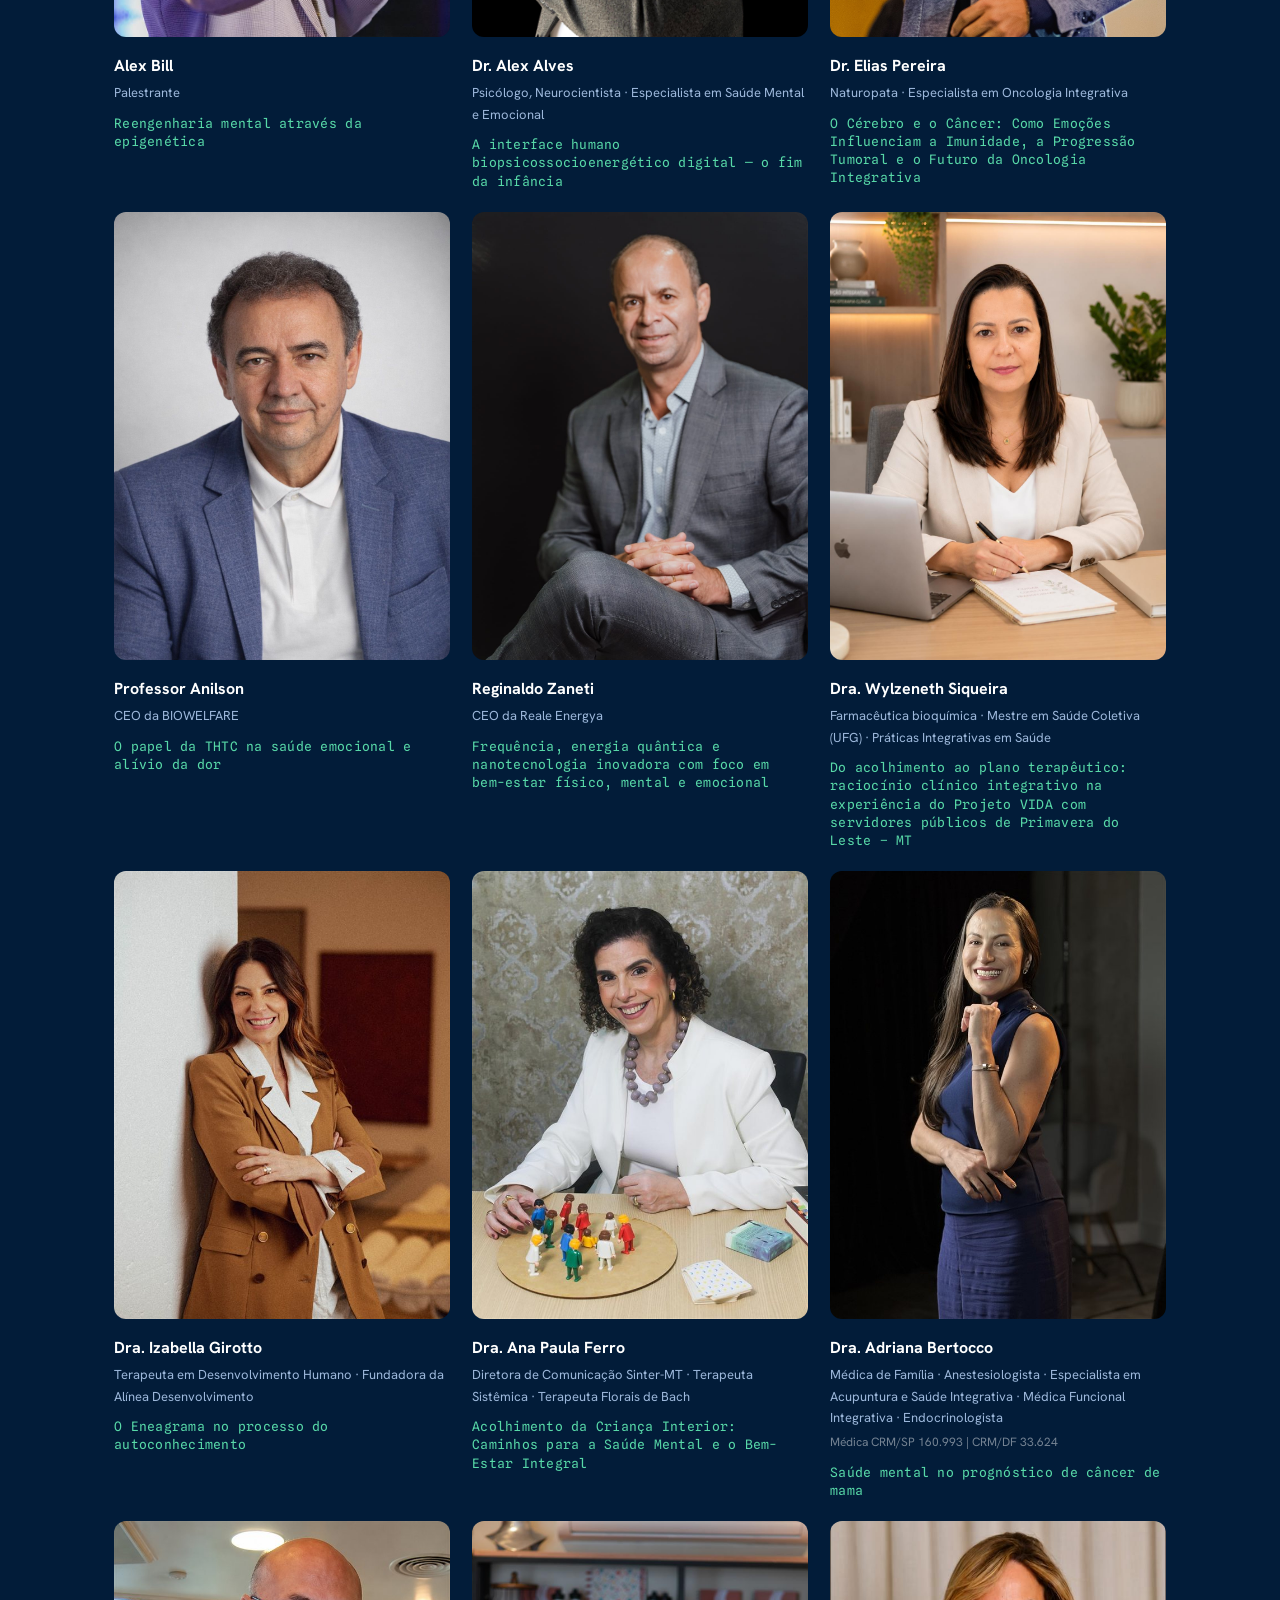
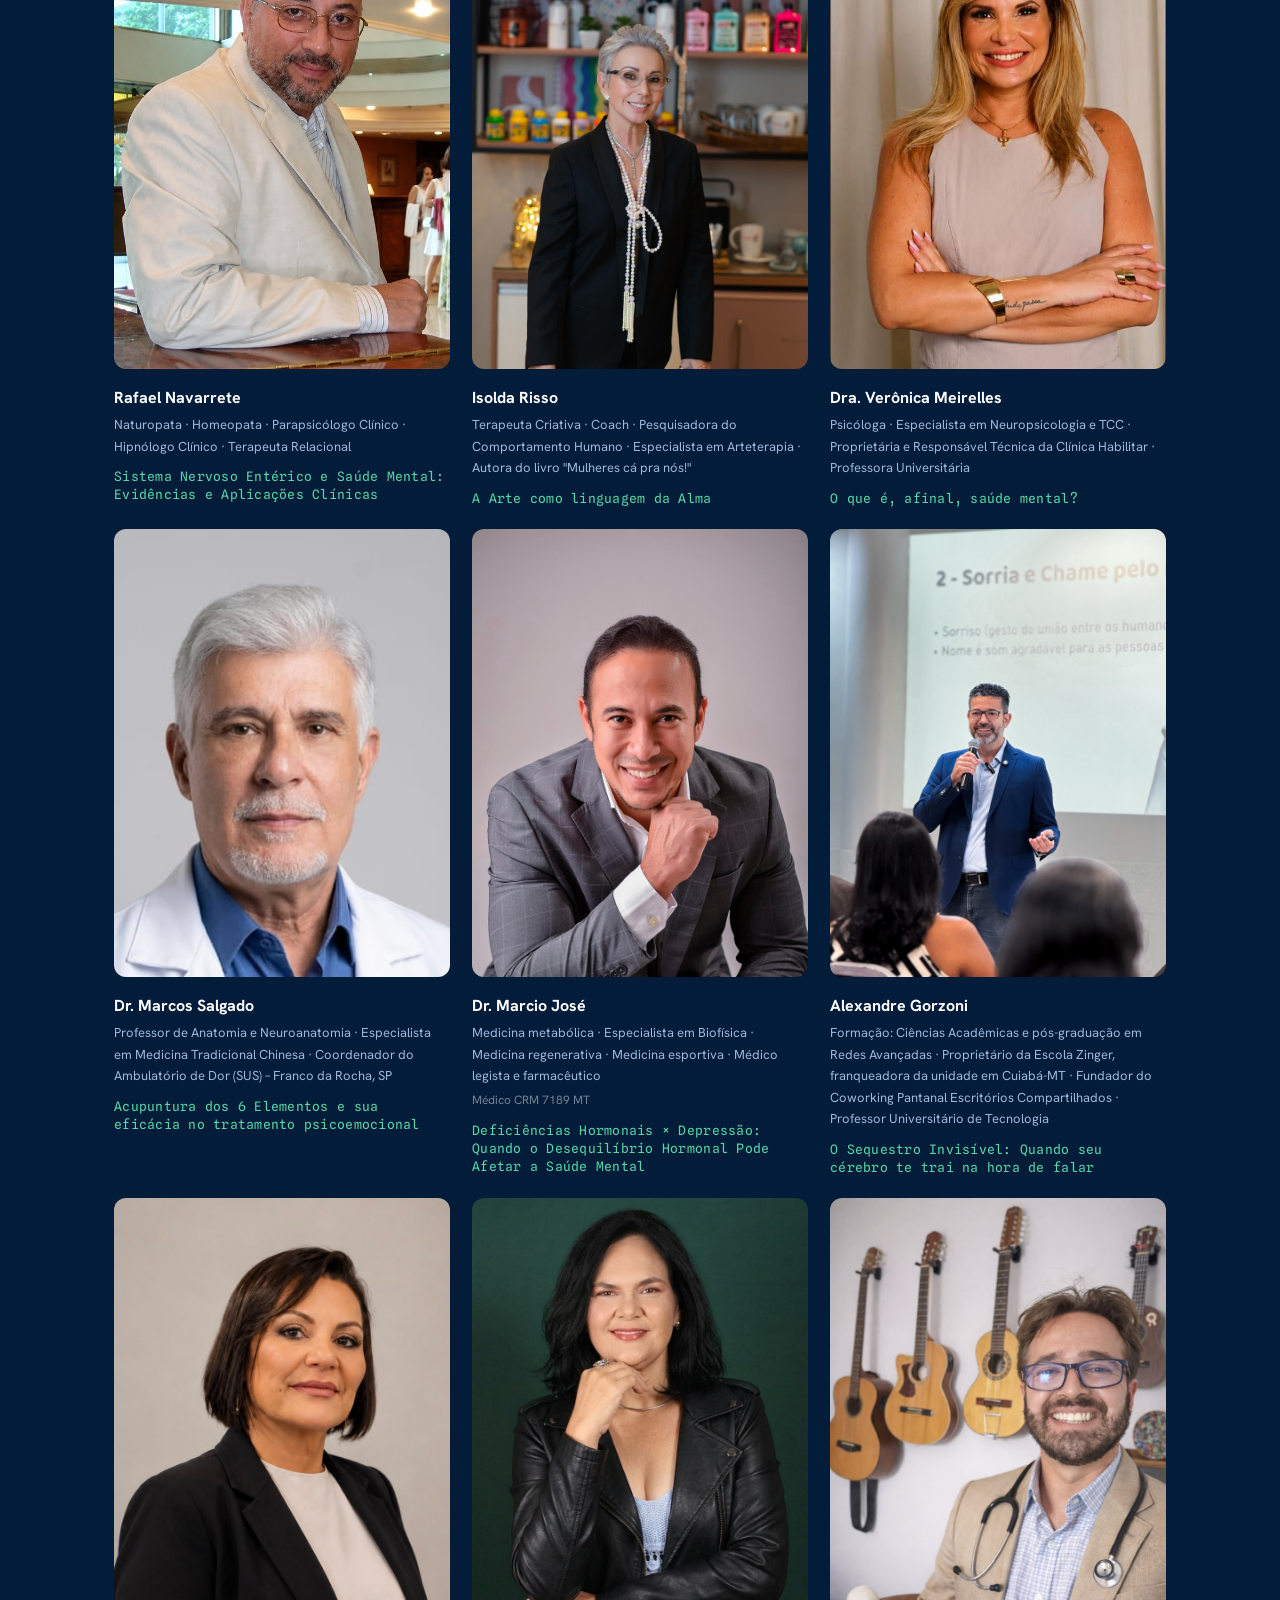
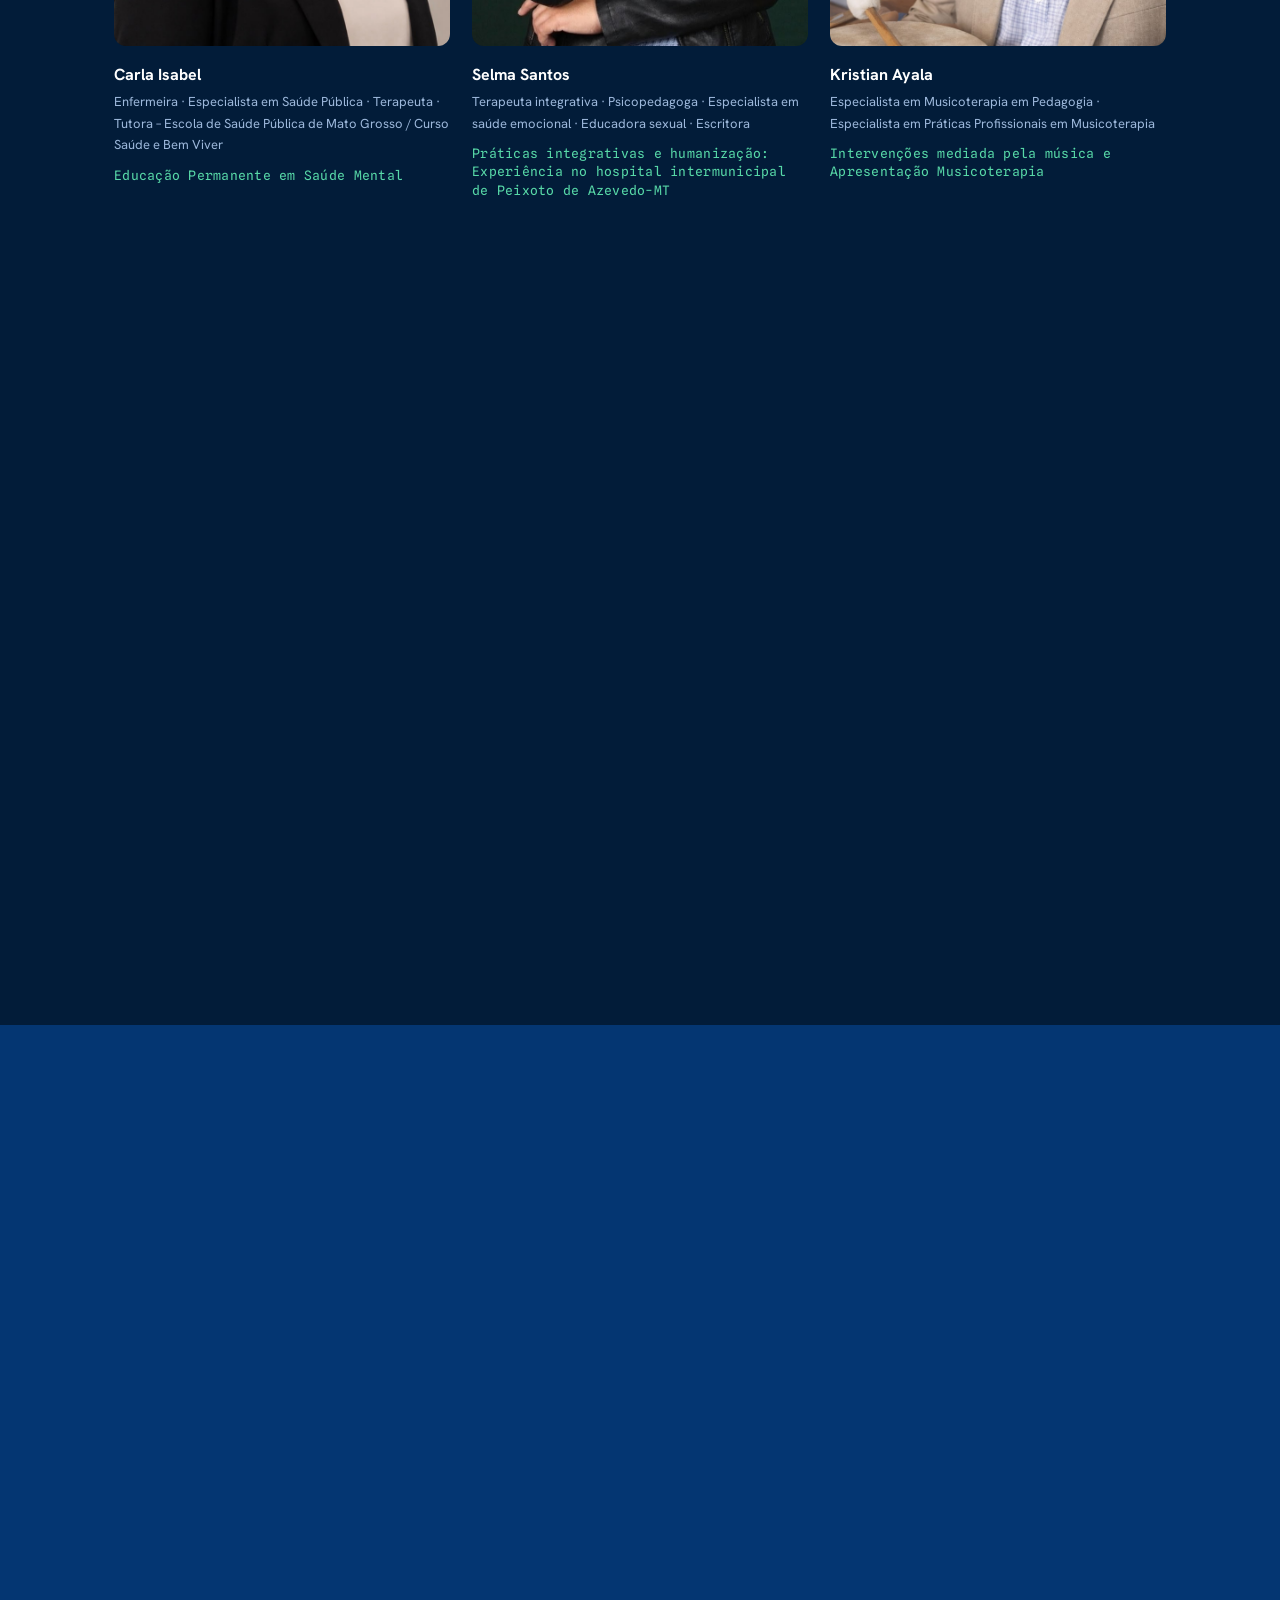
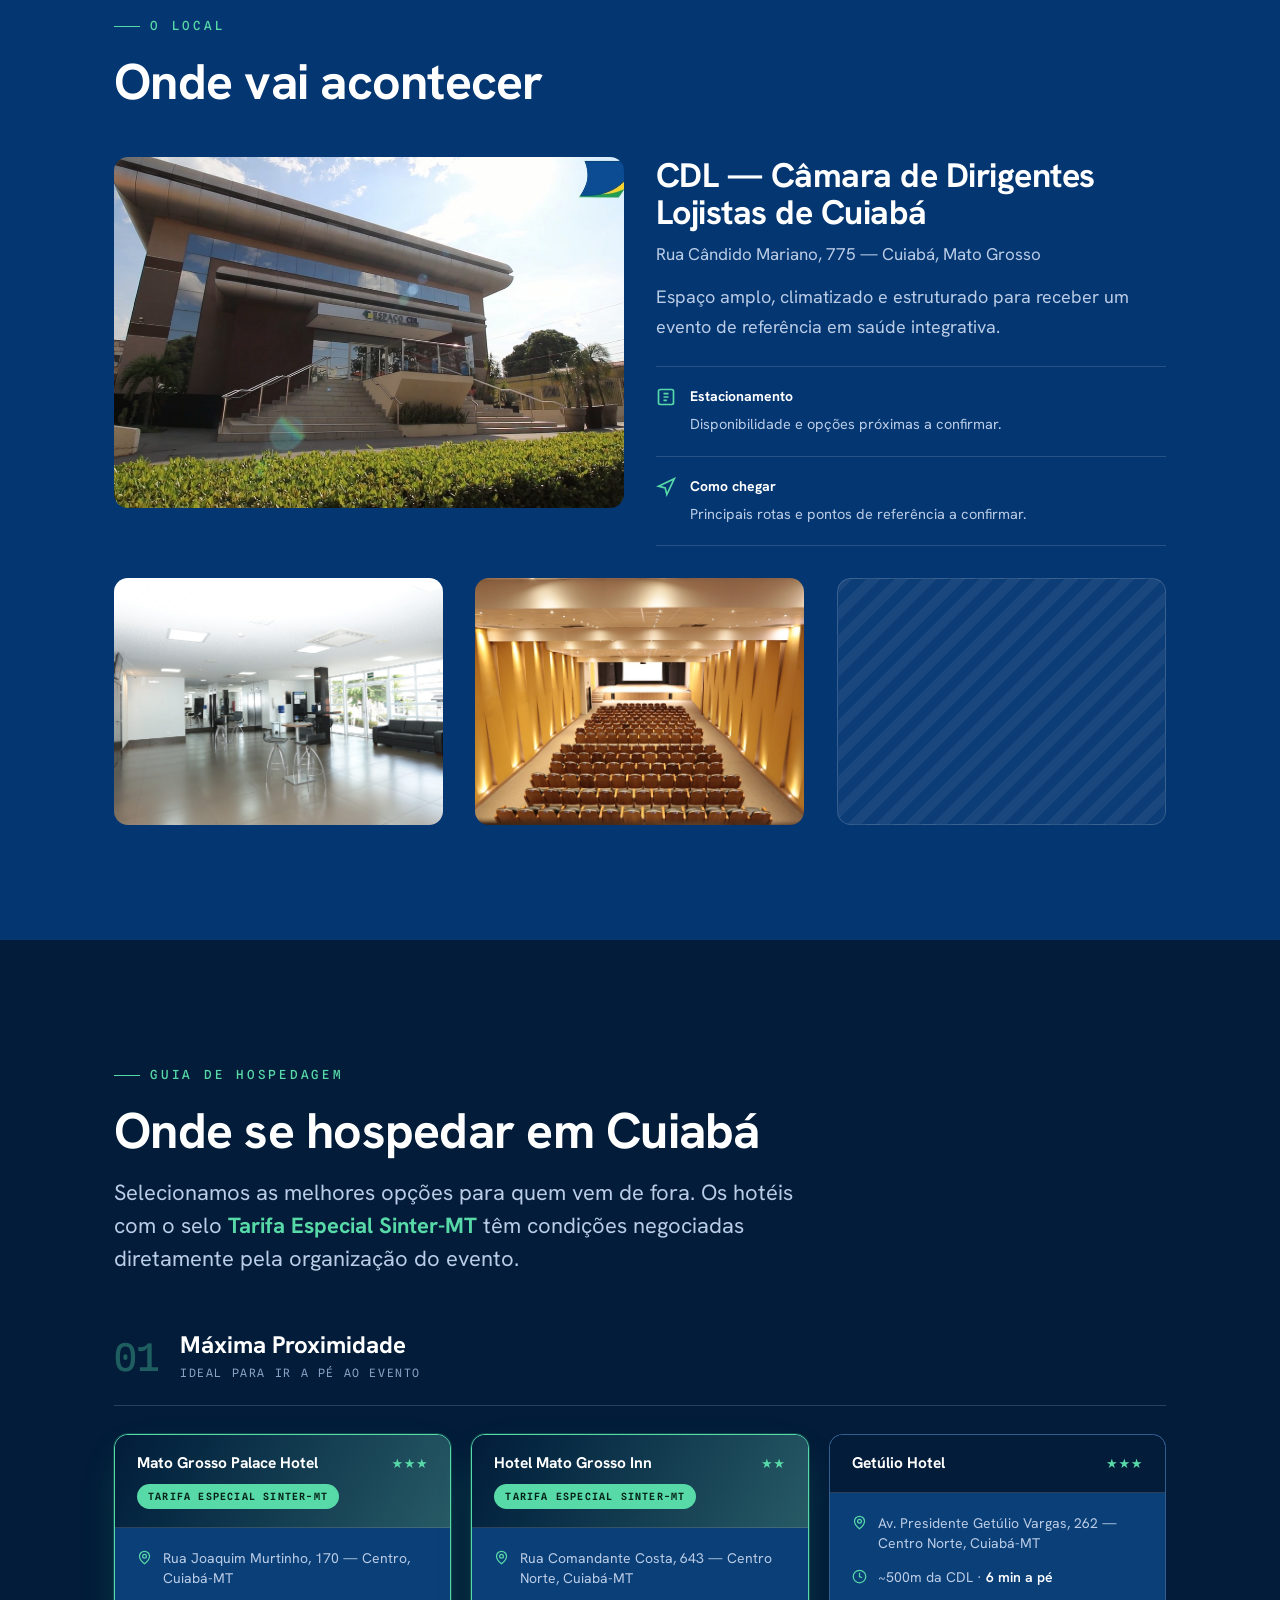
==== commit 030d08f1: "fix: atualiza nome do patrocinador no slot do Dr. Alex Alves de Acqua para Água Kangen" ====
--- a/index.html
+++ b/index.html
@@ -454,7 +454,7 @@
           <div class="slot"><span class="slot__time">15:50</span><span class="slot__title">Prife · Apresentação do Patrocinador<span class="slot__participant">Fernando Fernandes</span><span class="slot__participant">Dr. Peter Lau</span></span></div>
           <div class="slot slot--break"><span class="slot__time">16:40</span><span class="slot__title">Visita à feira de expositores</span></div>
           <div class="slot"><span class="slot__time">17:15</span><span class="slot__title">A Arte como Linguagem da Alma<span>Isolda Risso (MT)</span></span></div>
-          <div class="slot slot--vivencia"><span class="slot__time">18:10</span><span class="slot__title">Acqua · apresentação prática<span>Dr. Alex Alves (SP)</span></span></div>
+          <div class="slot slot--vivencia"><span class="slot__time">18:10</span><span class="slot__title">Água Kangen · apresentação prática<span>Dr. Alex Alves (SP)</span></span></div>
         </div>
       </div>
 
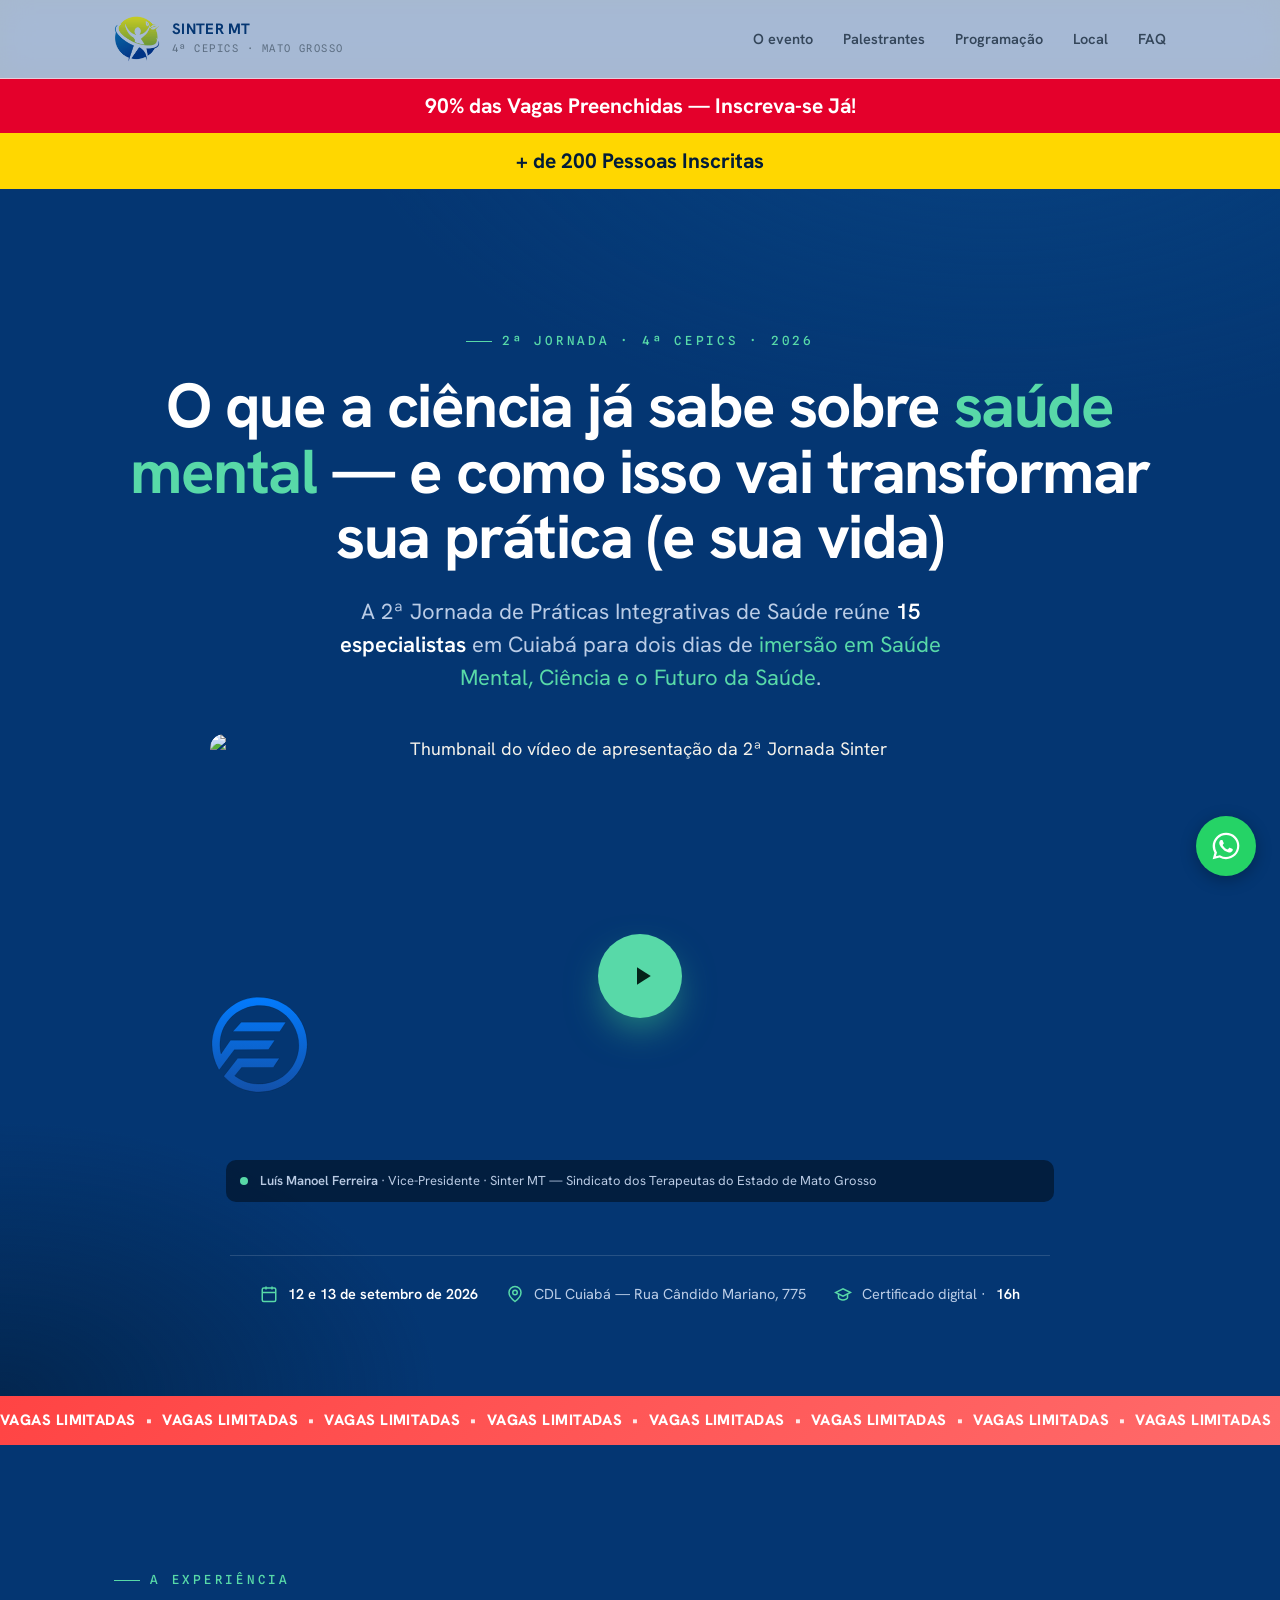
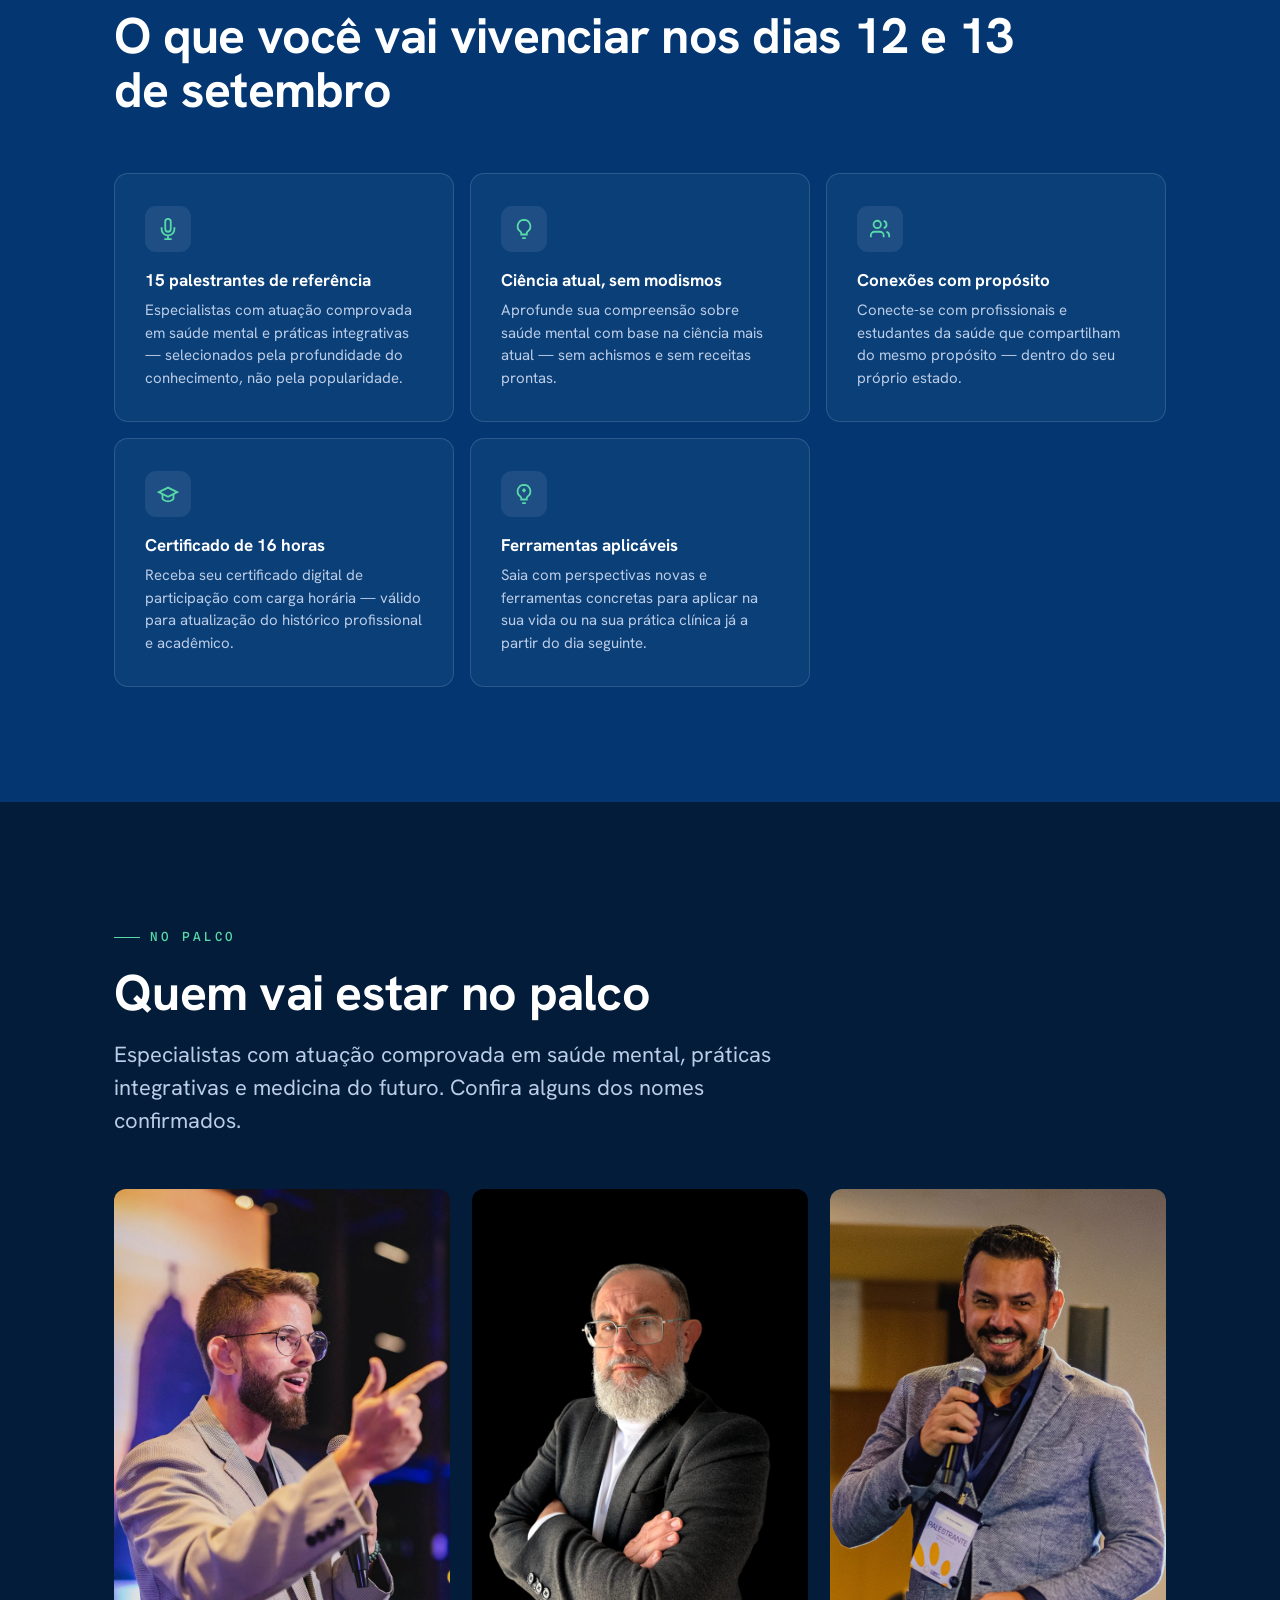
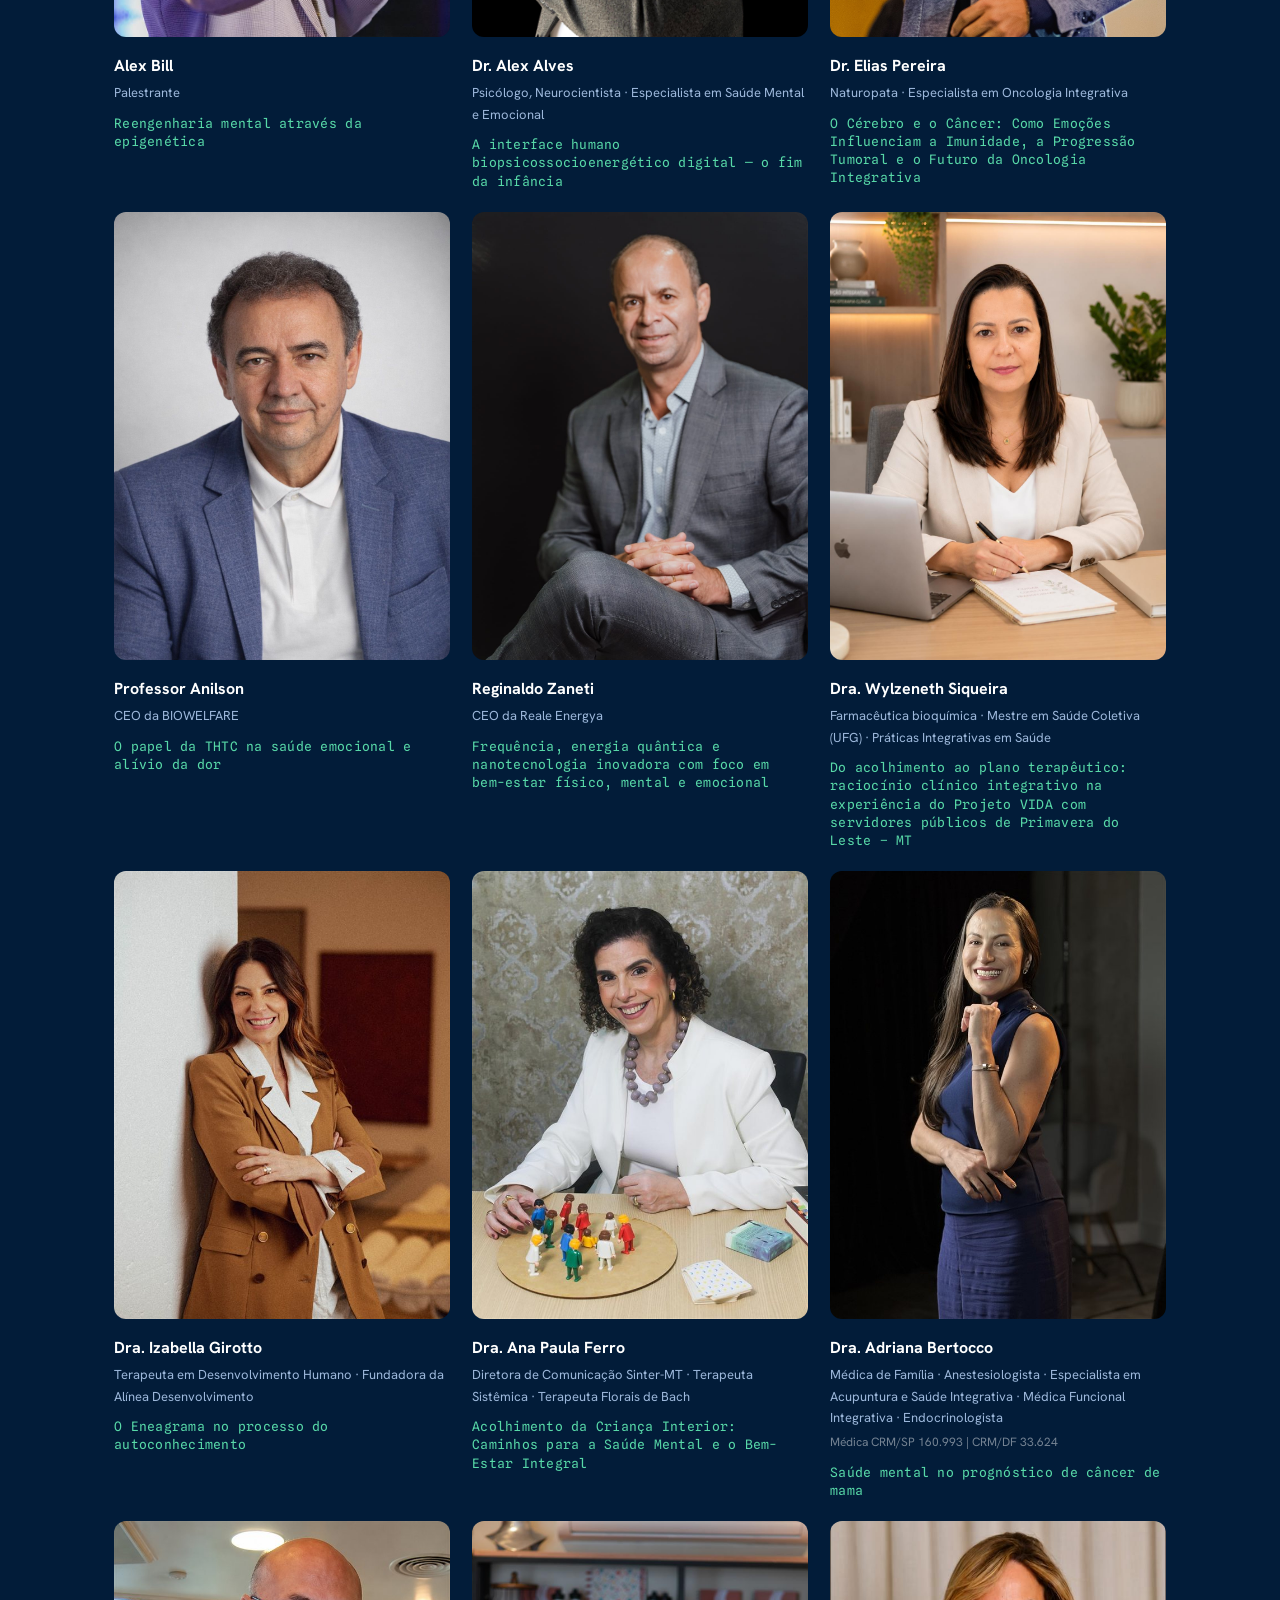
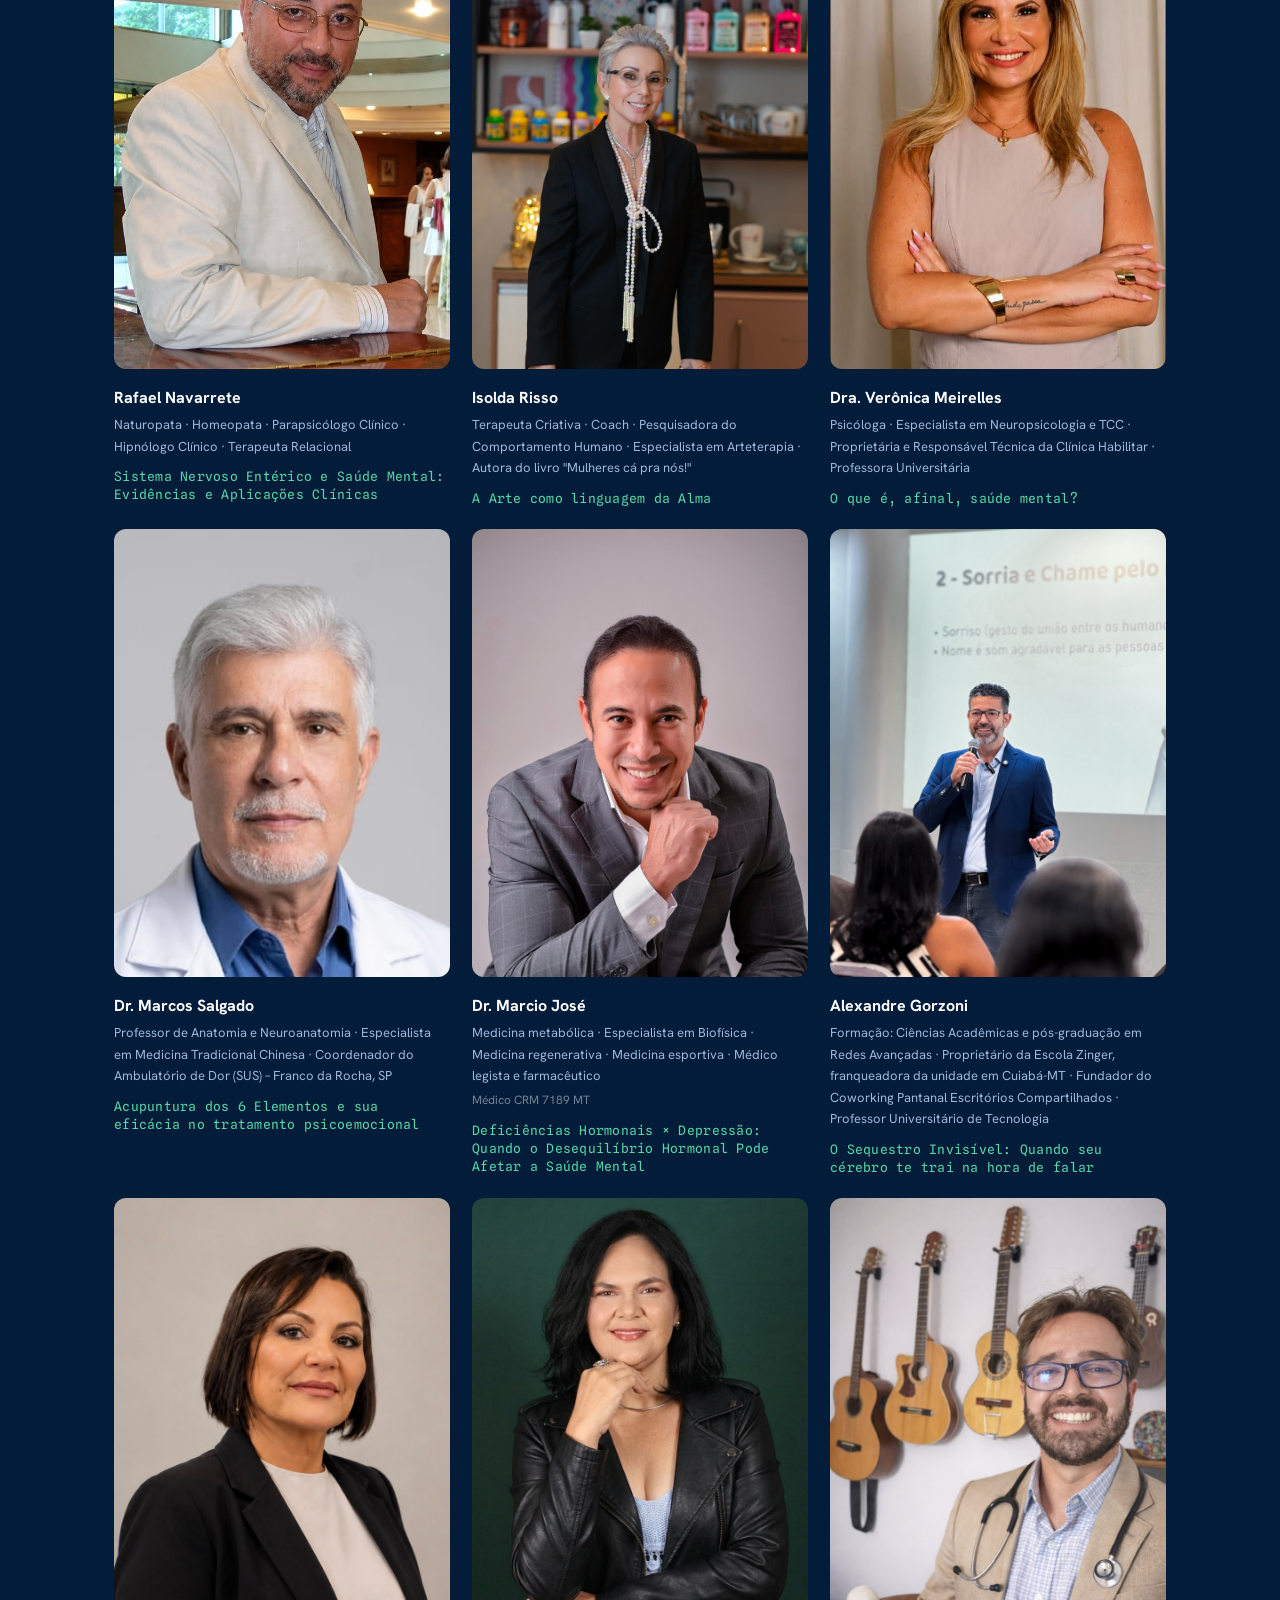
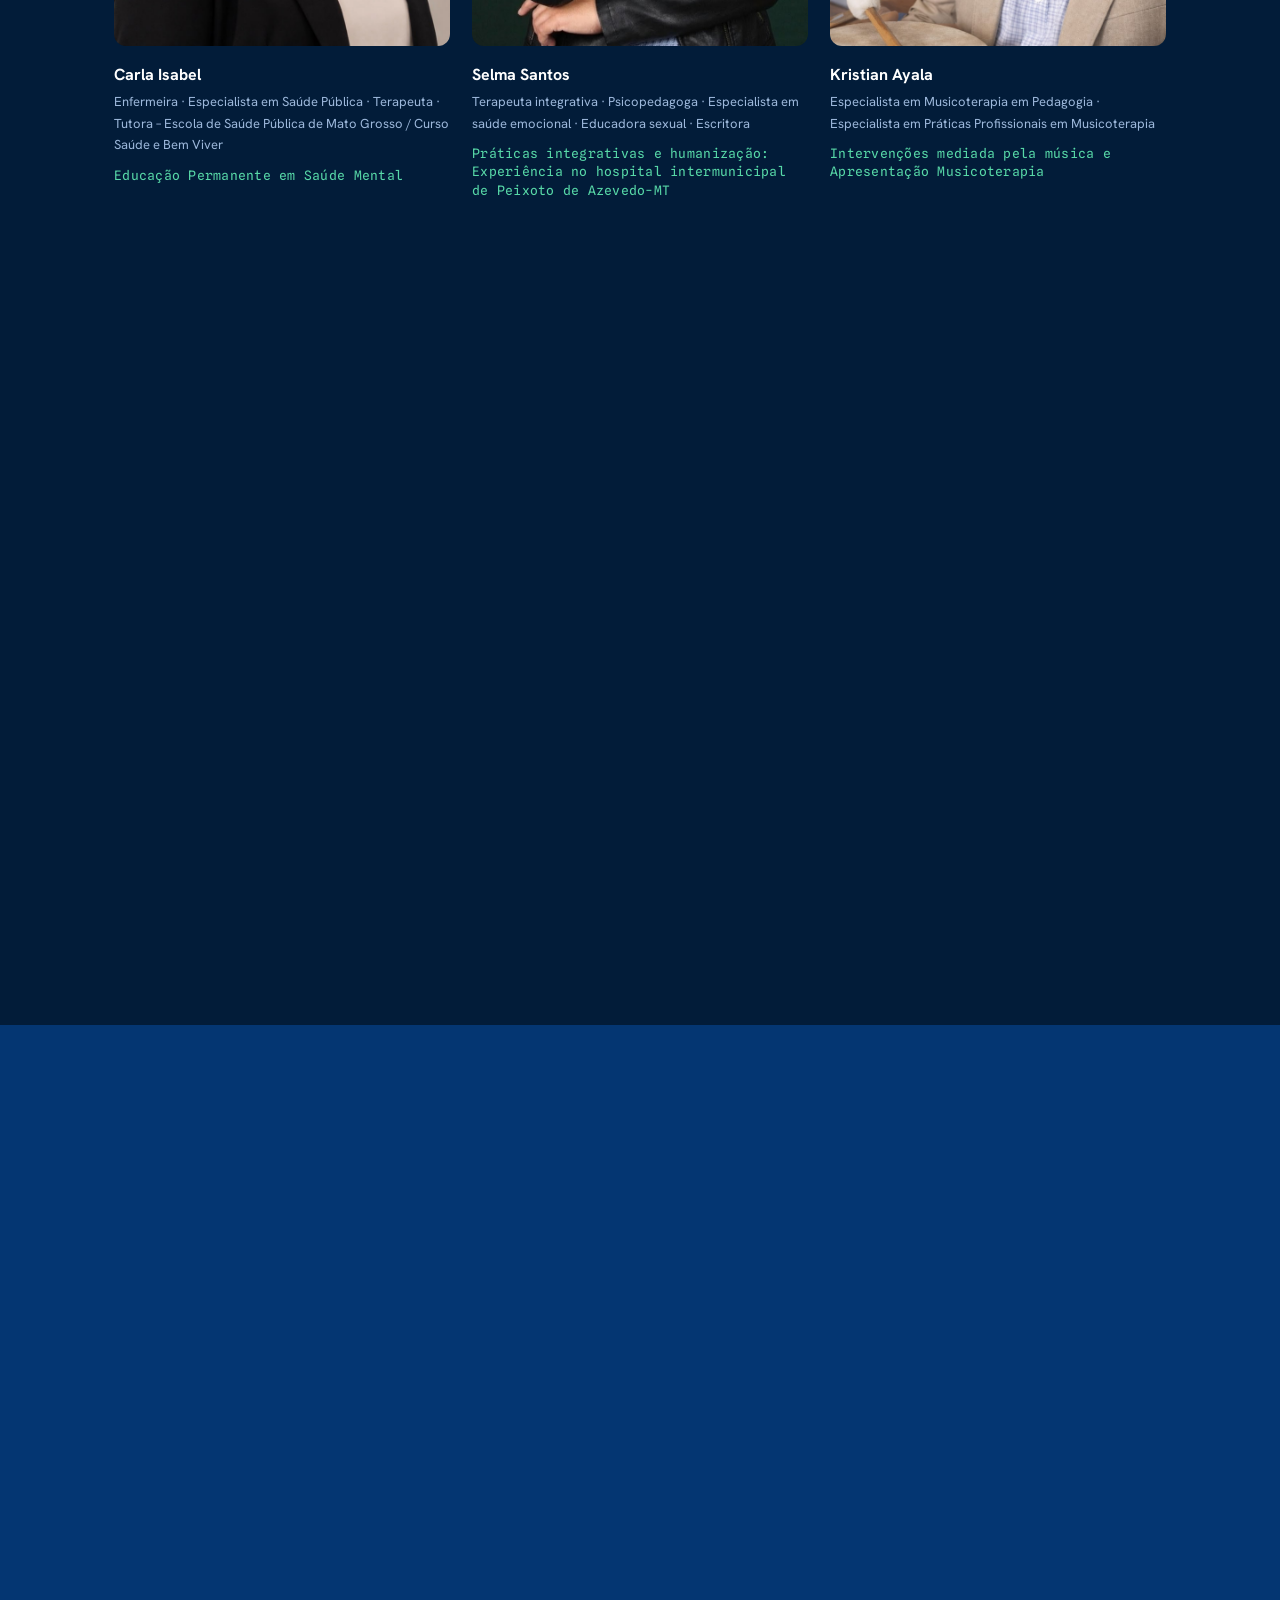
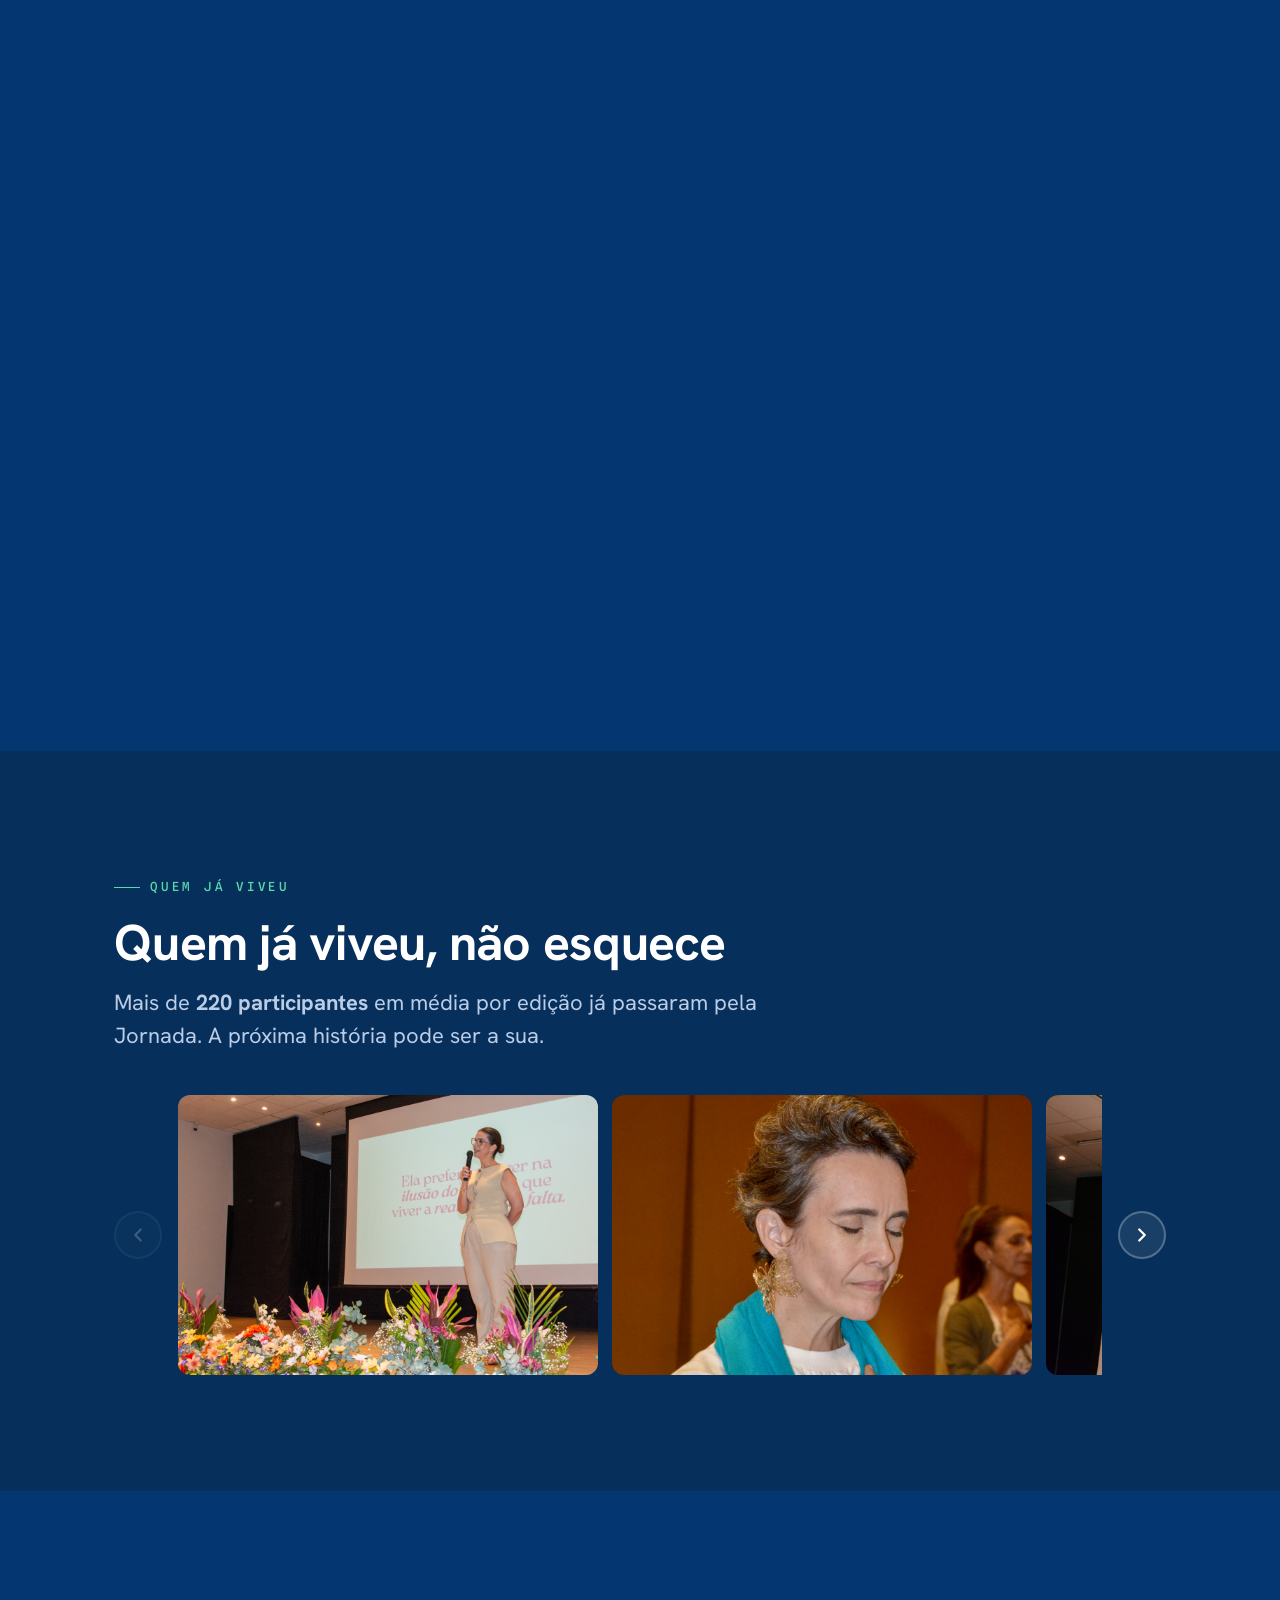
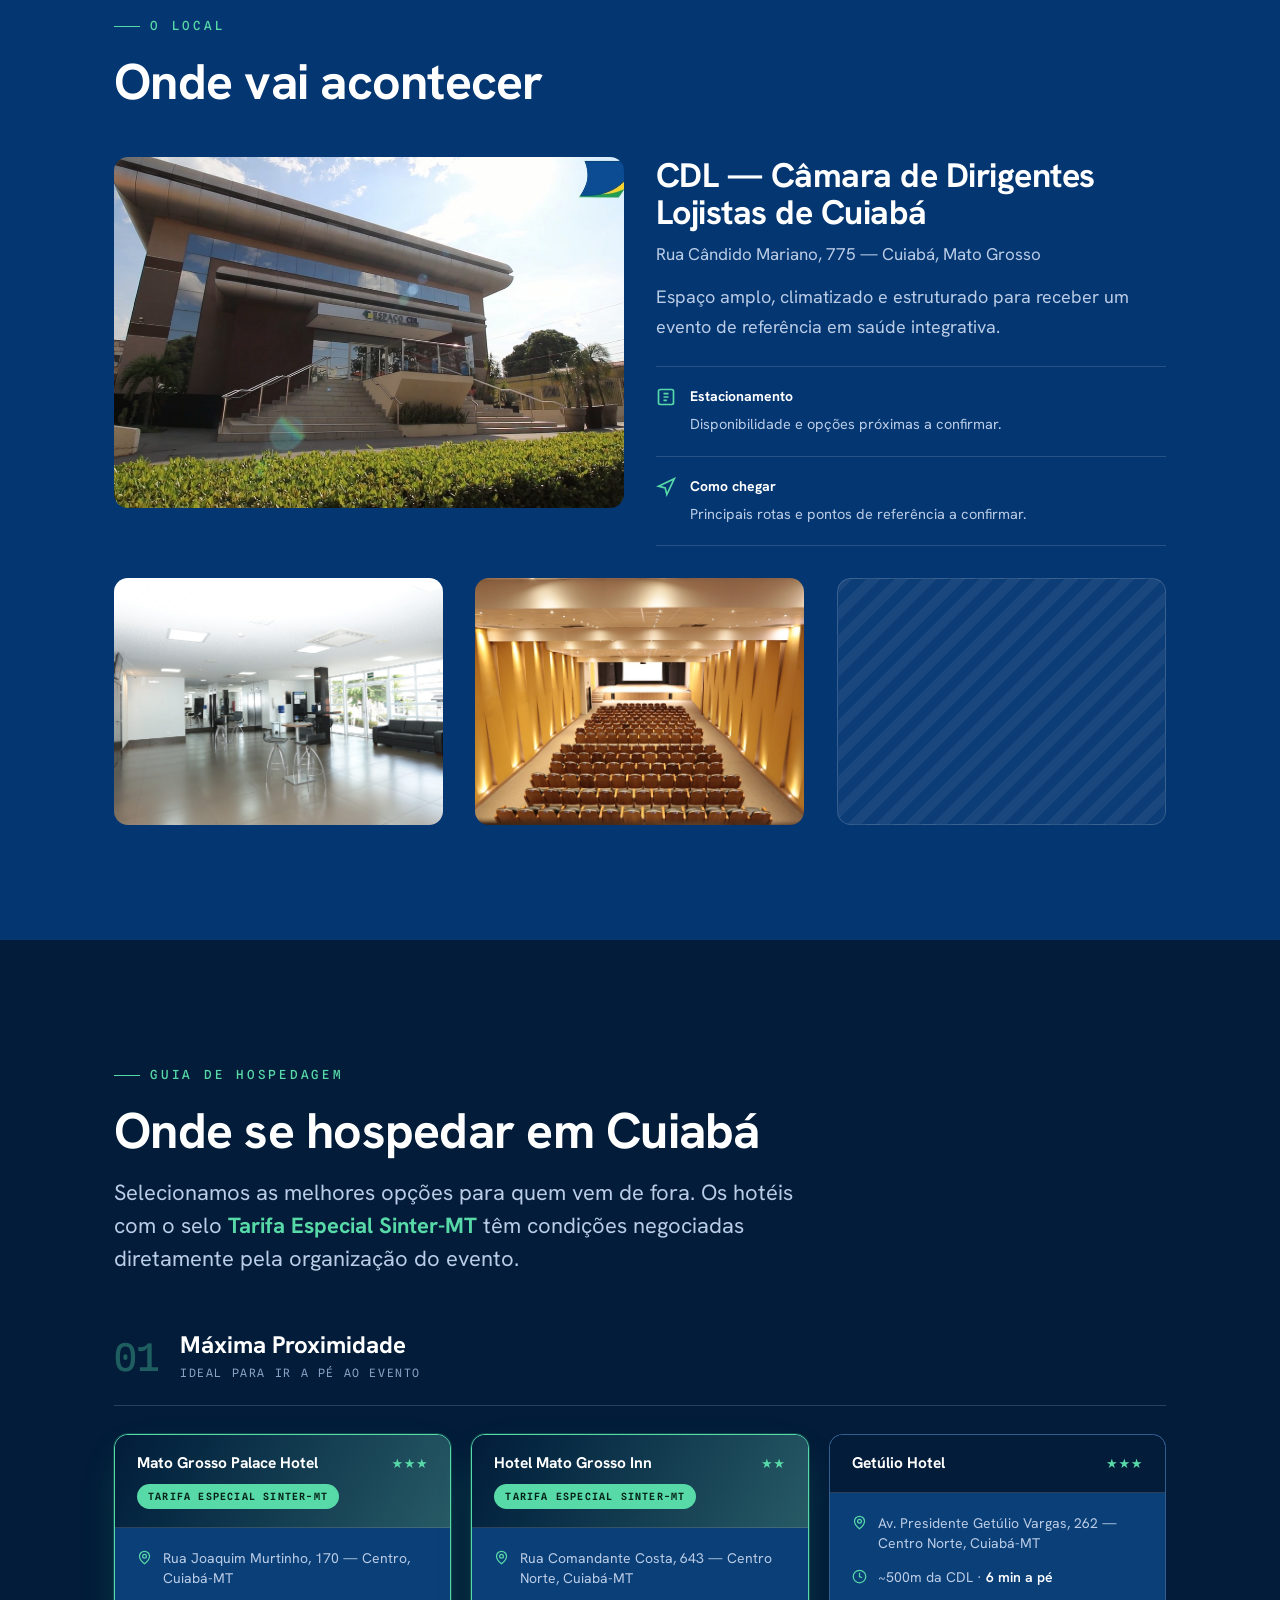
==== commit 371d11a7: "feat: marca Standard 2° Lote como esgotado — remove link de pagamento e aplica visual sold-out" ====
--- a/index.html
+++ b/index.html
@@ -939,7 +939,7 @@
       </div>
 
       <!-- STANDARD 2° LOTE -->
-      <div class="ticket reveal d2">
+      <div class="ticket ticket--sold-out reveal d2">
         <div class="ticket__top">
           <b>Standard</b>
           <span class="ticket__badge">2º Lote</span>
@@ -959,7 +959,7 @@
             <li><svg viewBox="0 0 24 24" fill="none" stroke="currentColor" stroke-width="2.5" stroke-linecap="round" stroke-linejoin="round"><path d="M20 6 9 17l-5-5"/></svg> Participação em sorteios e brindes</li>
             <li><svg viewBox="0 0 24 24" fill="none" stroke="currentColor" stroke-width="2.5" stroke-linecap="round" stroke-linejoin="round"><path d="M20 6 9 17l-5-5"/></svg> Certificado de participação</li>
           </ul>
-          <a class="btn btn--gold btn--lg" href="https://chk.eduzz.com/7WXGBYZO0A" target="_blank" rel="noopener">Garantir Standard 2</a>
+          <span class="btn btn--disabled btn--lg">2° Lote Esgotado</span>
         </div>
       </div>
 
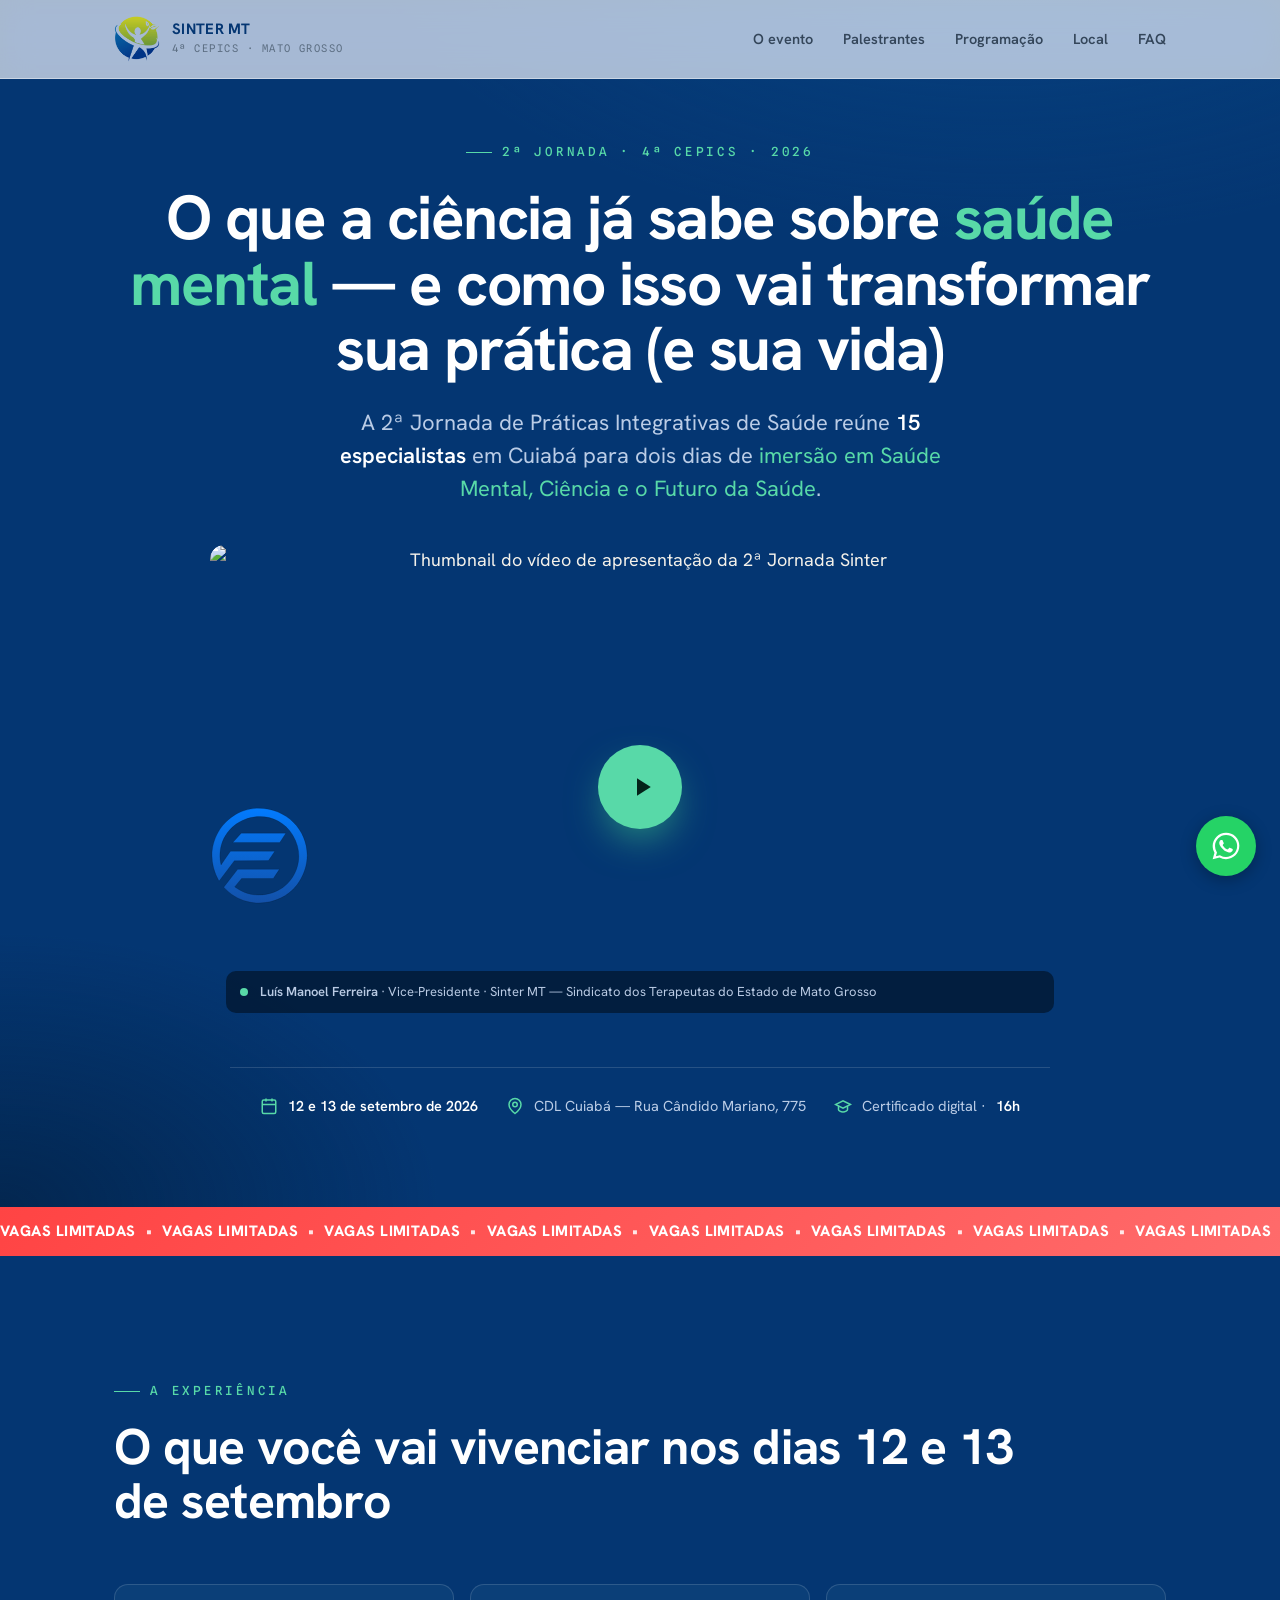
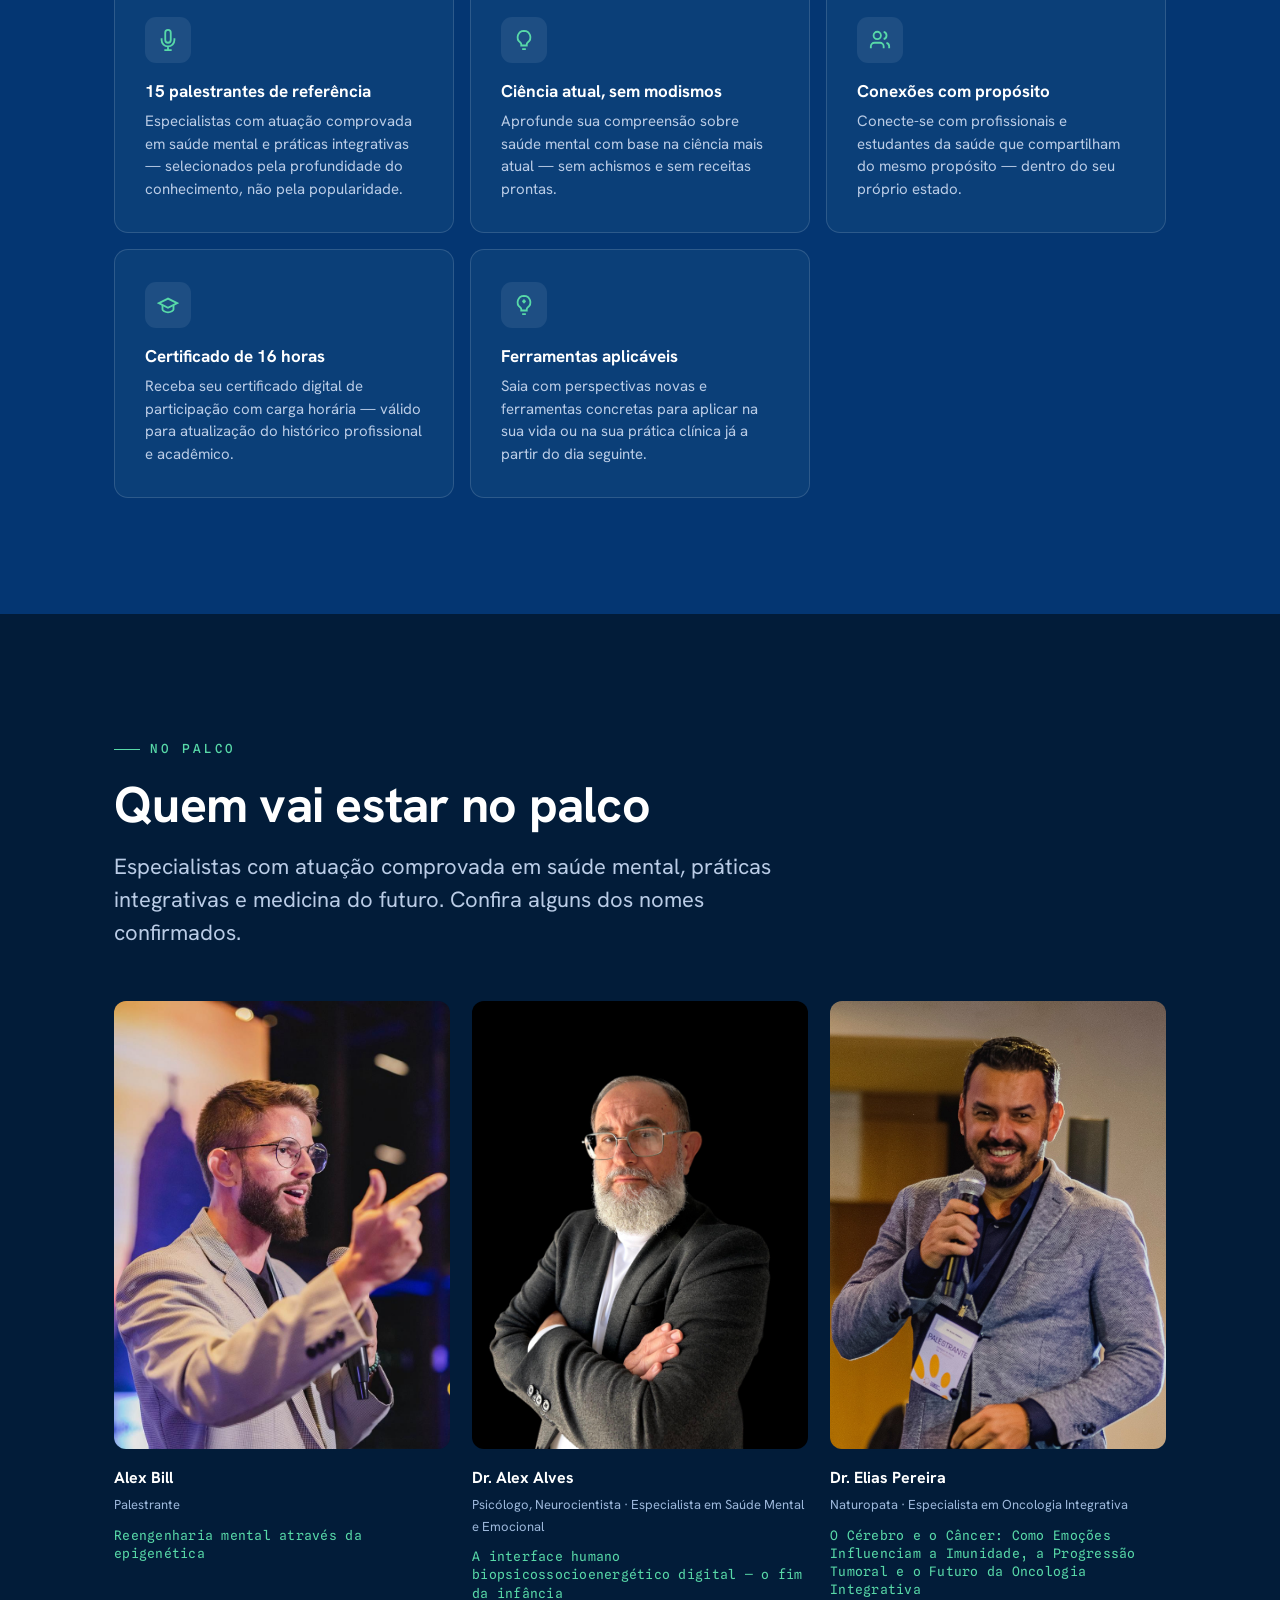
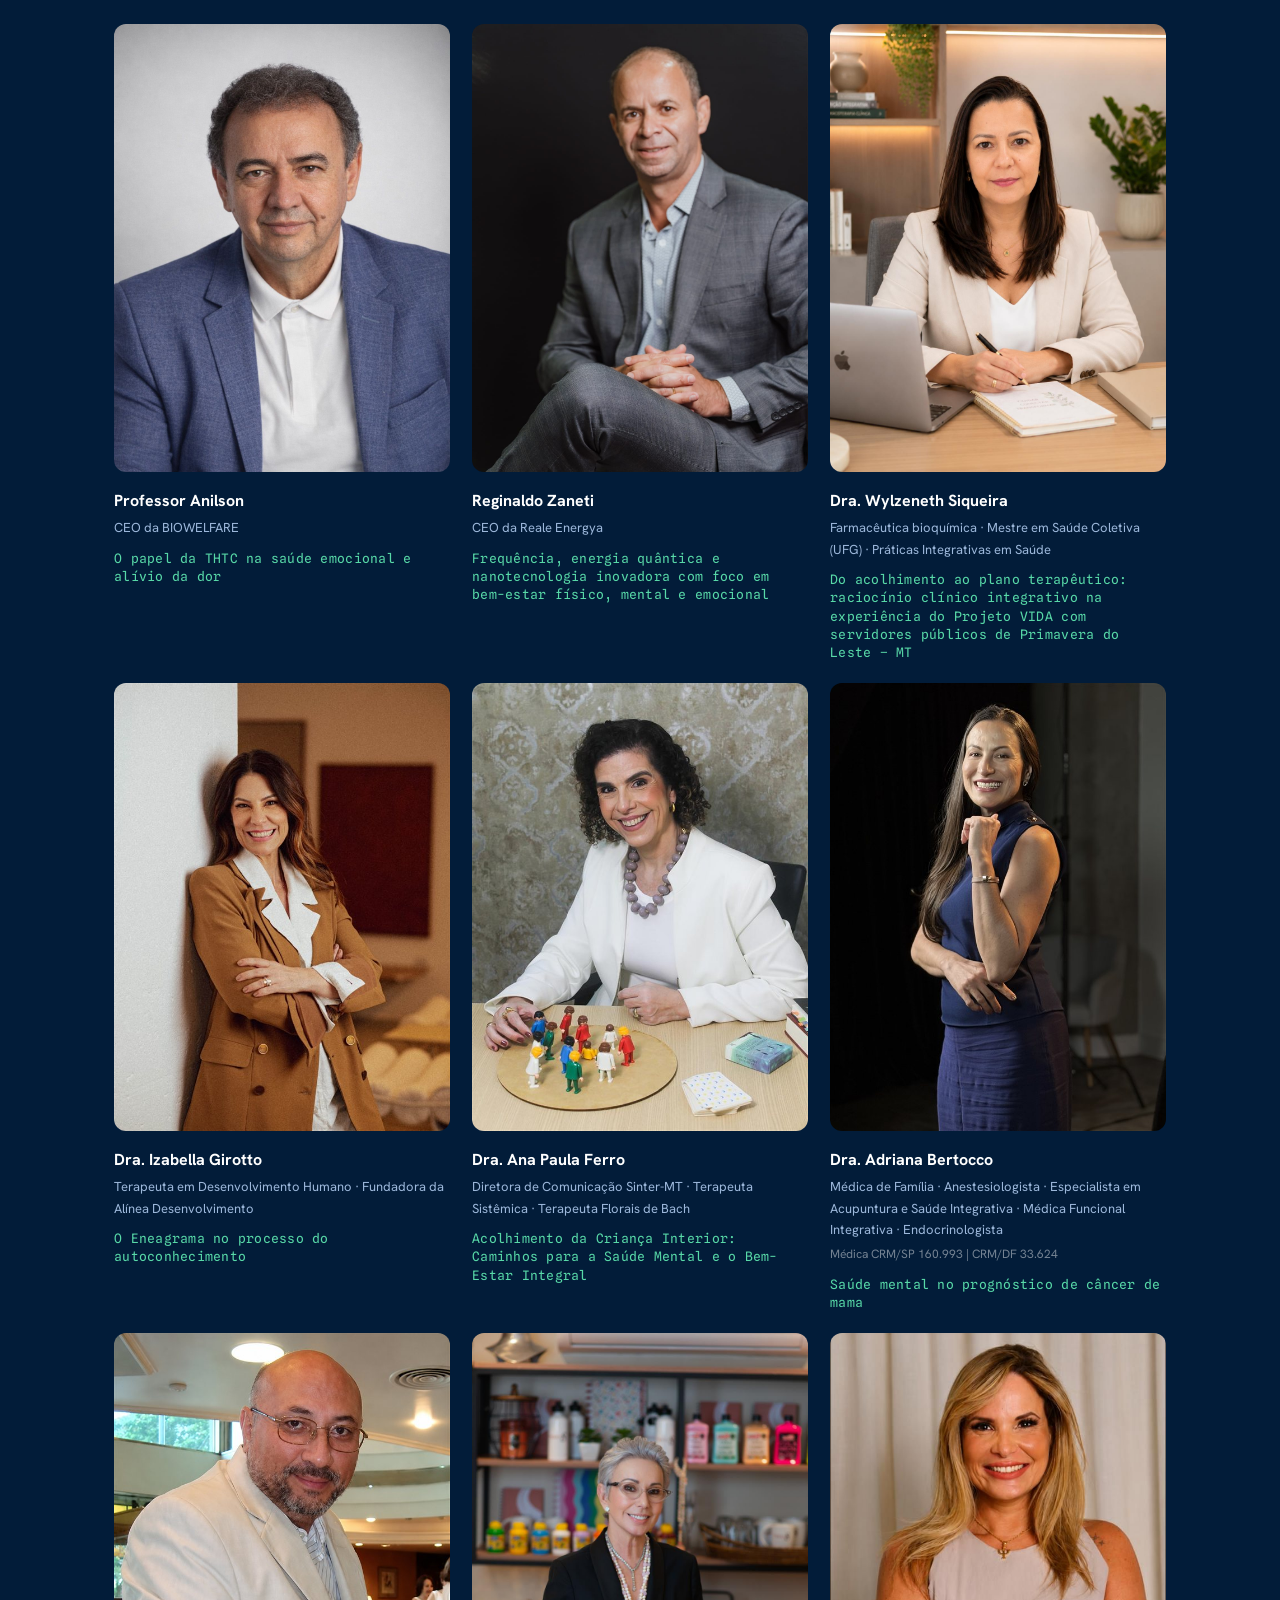
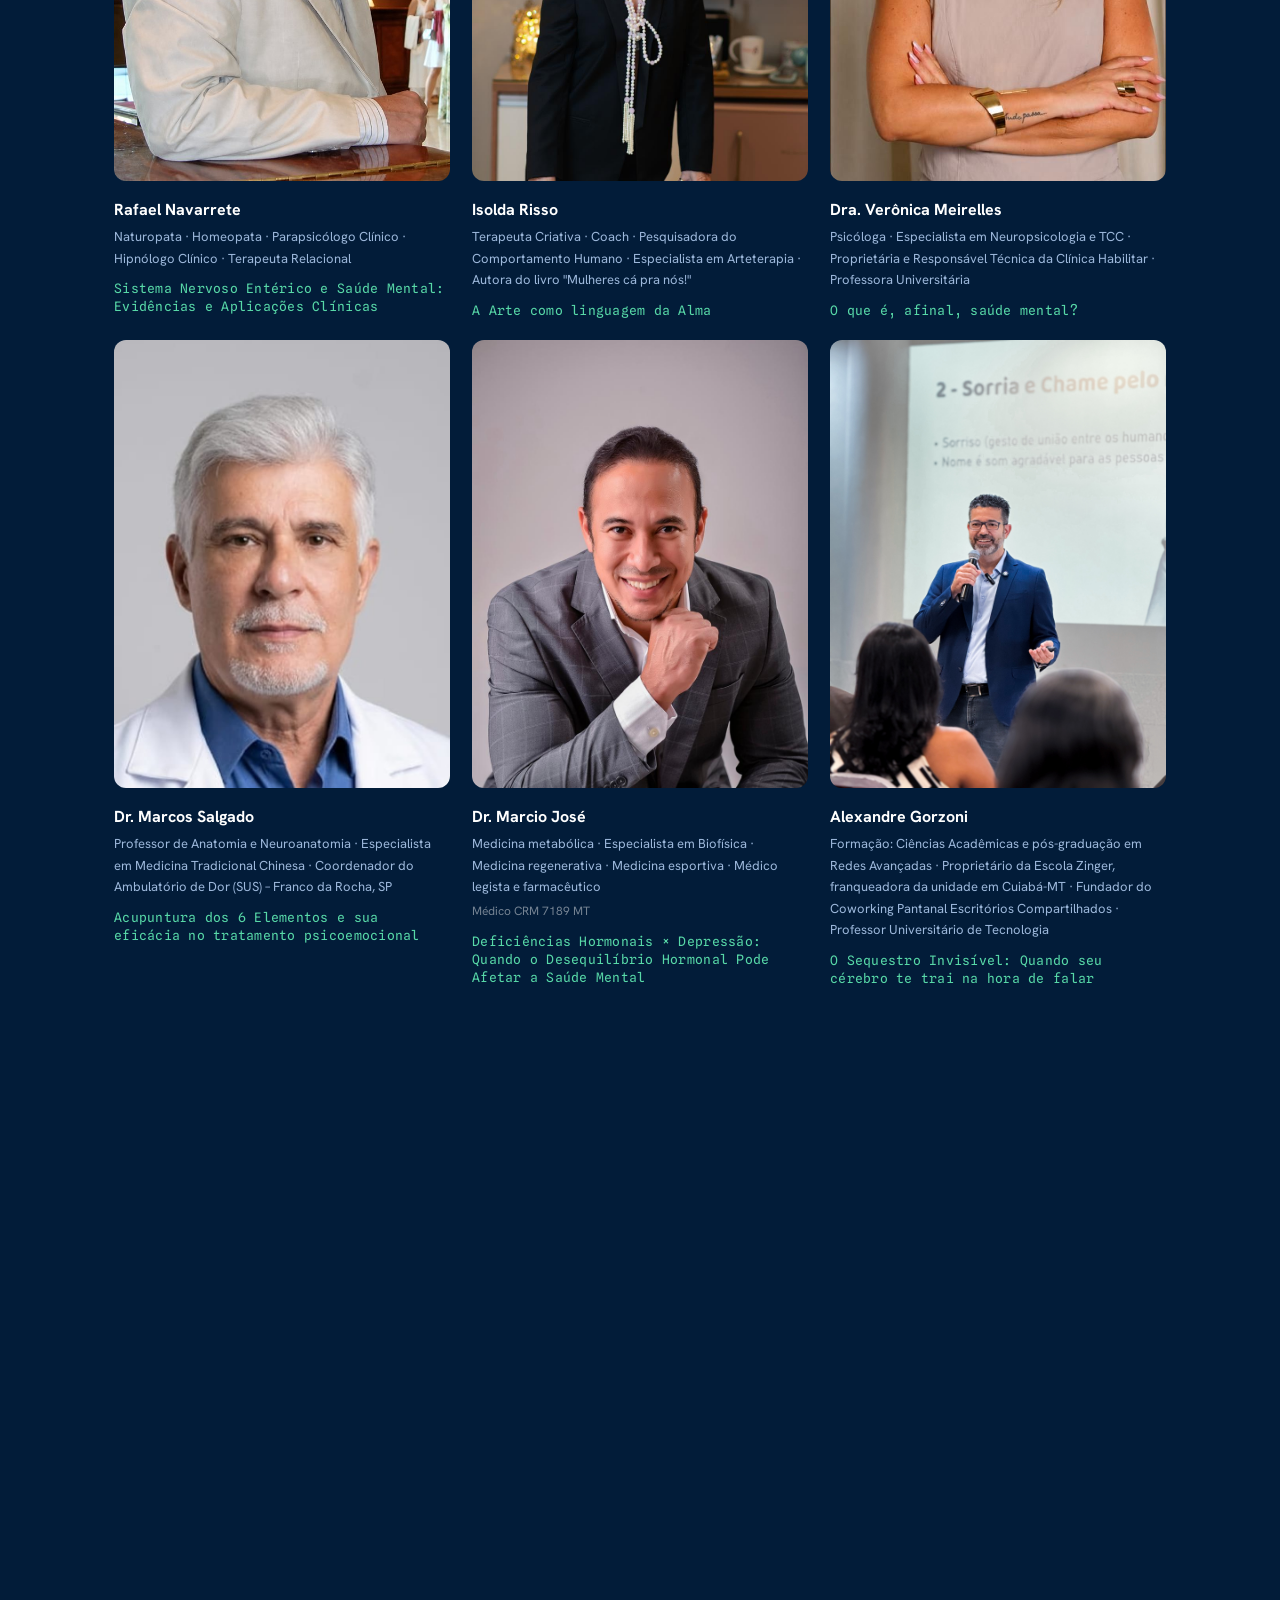
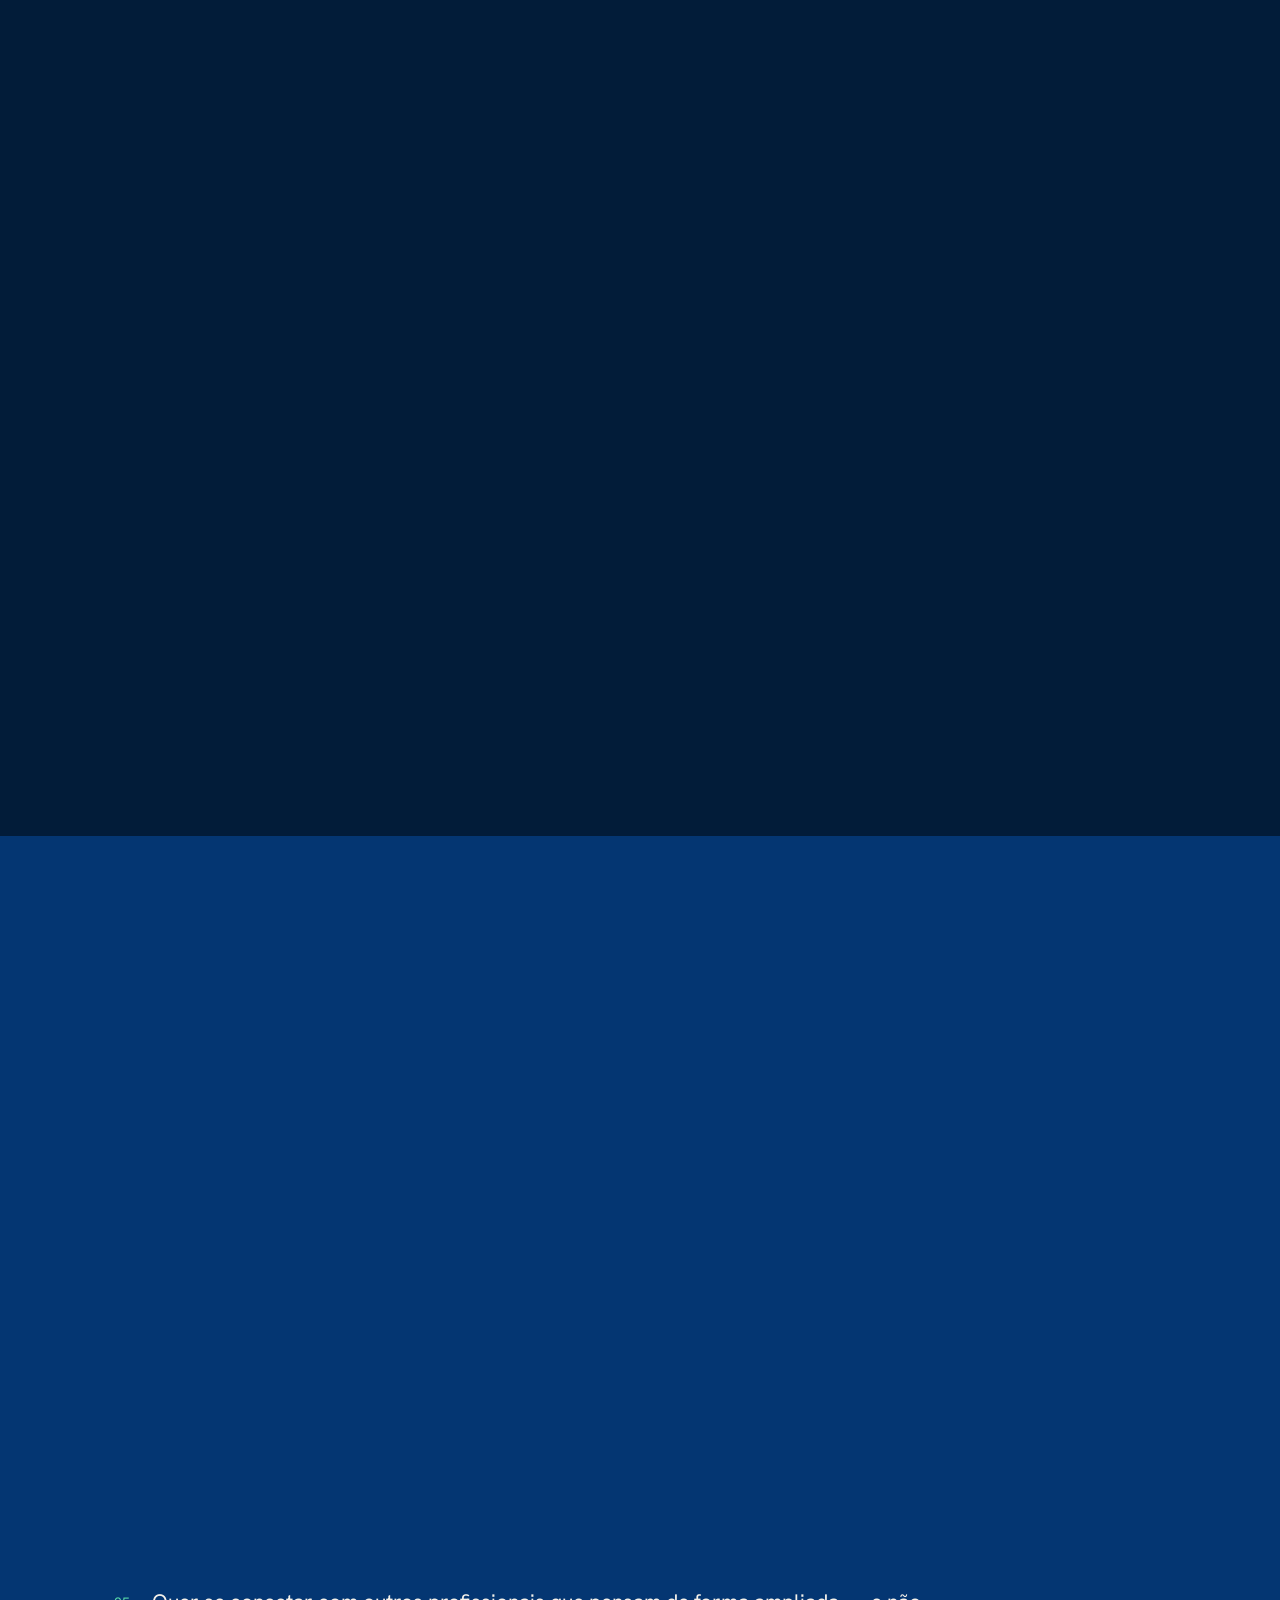
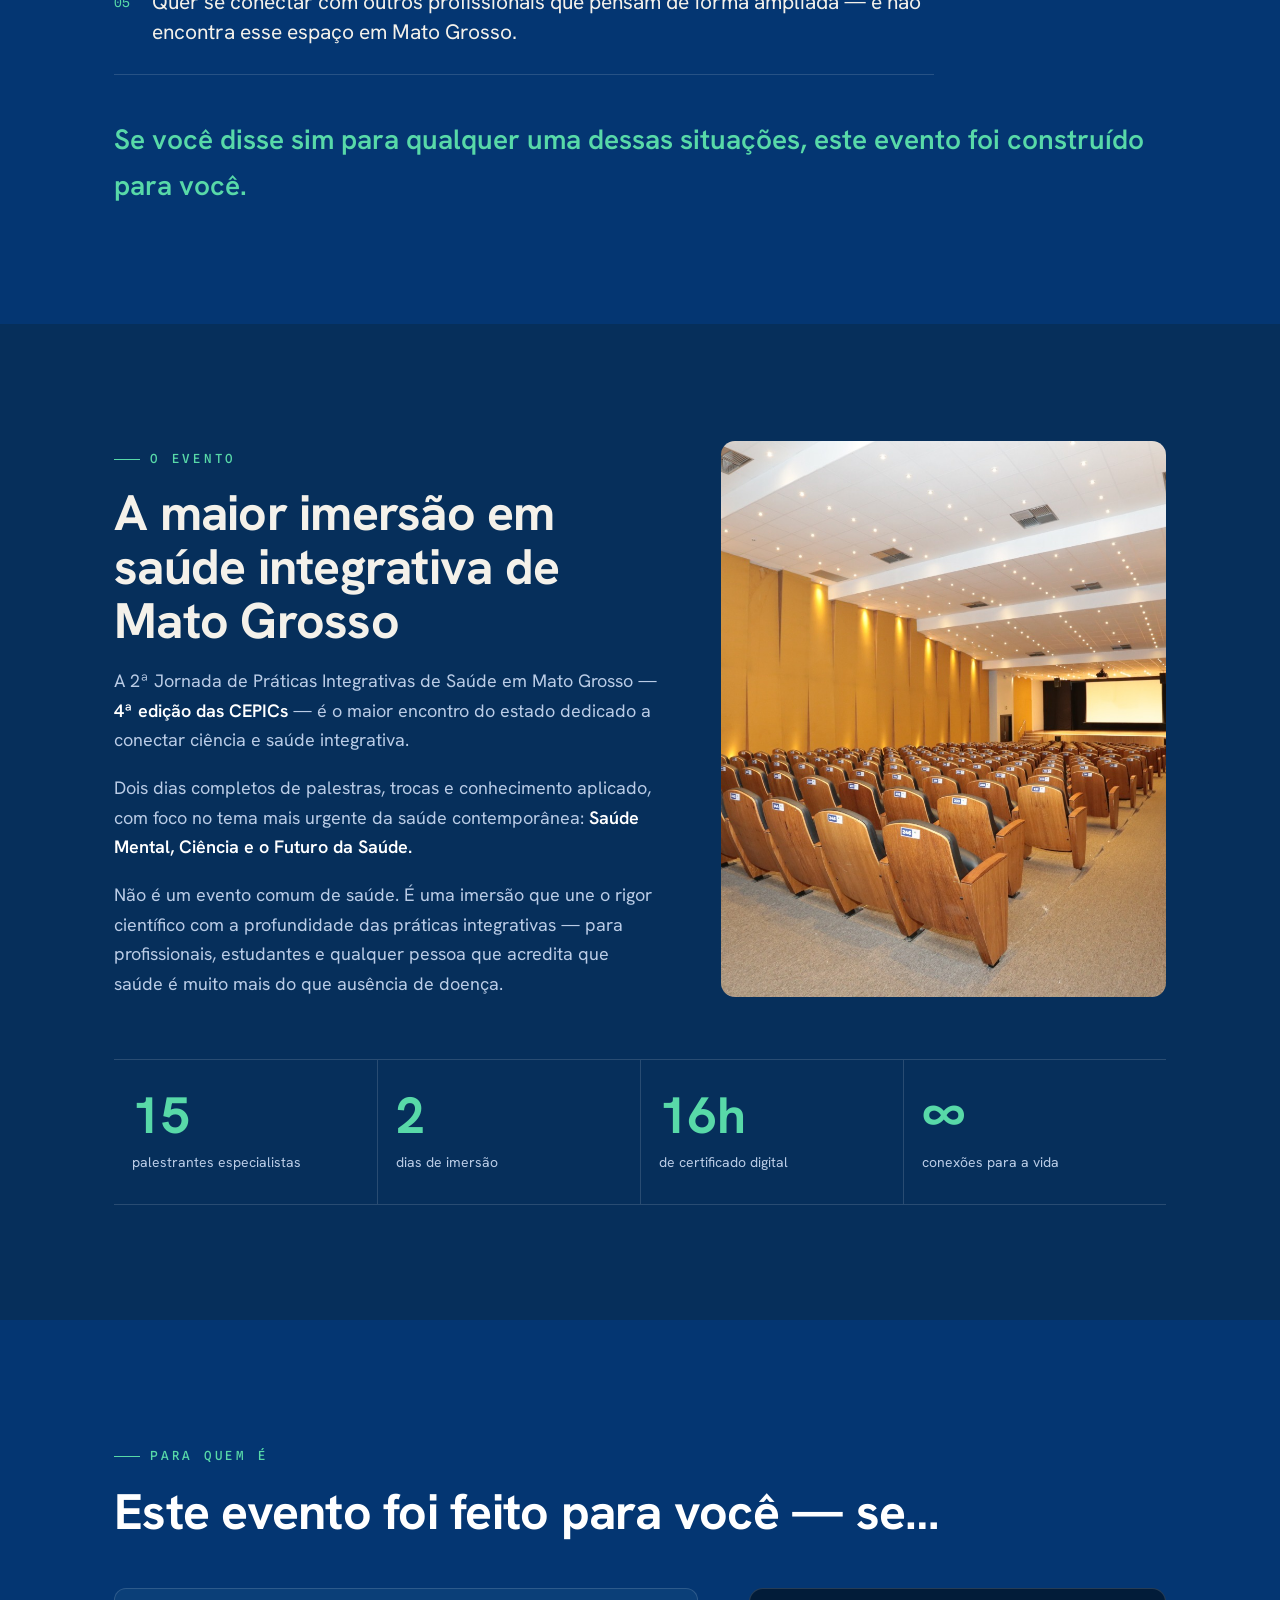
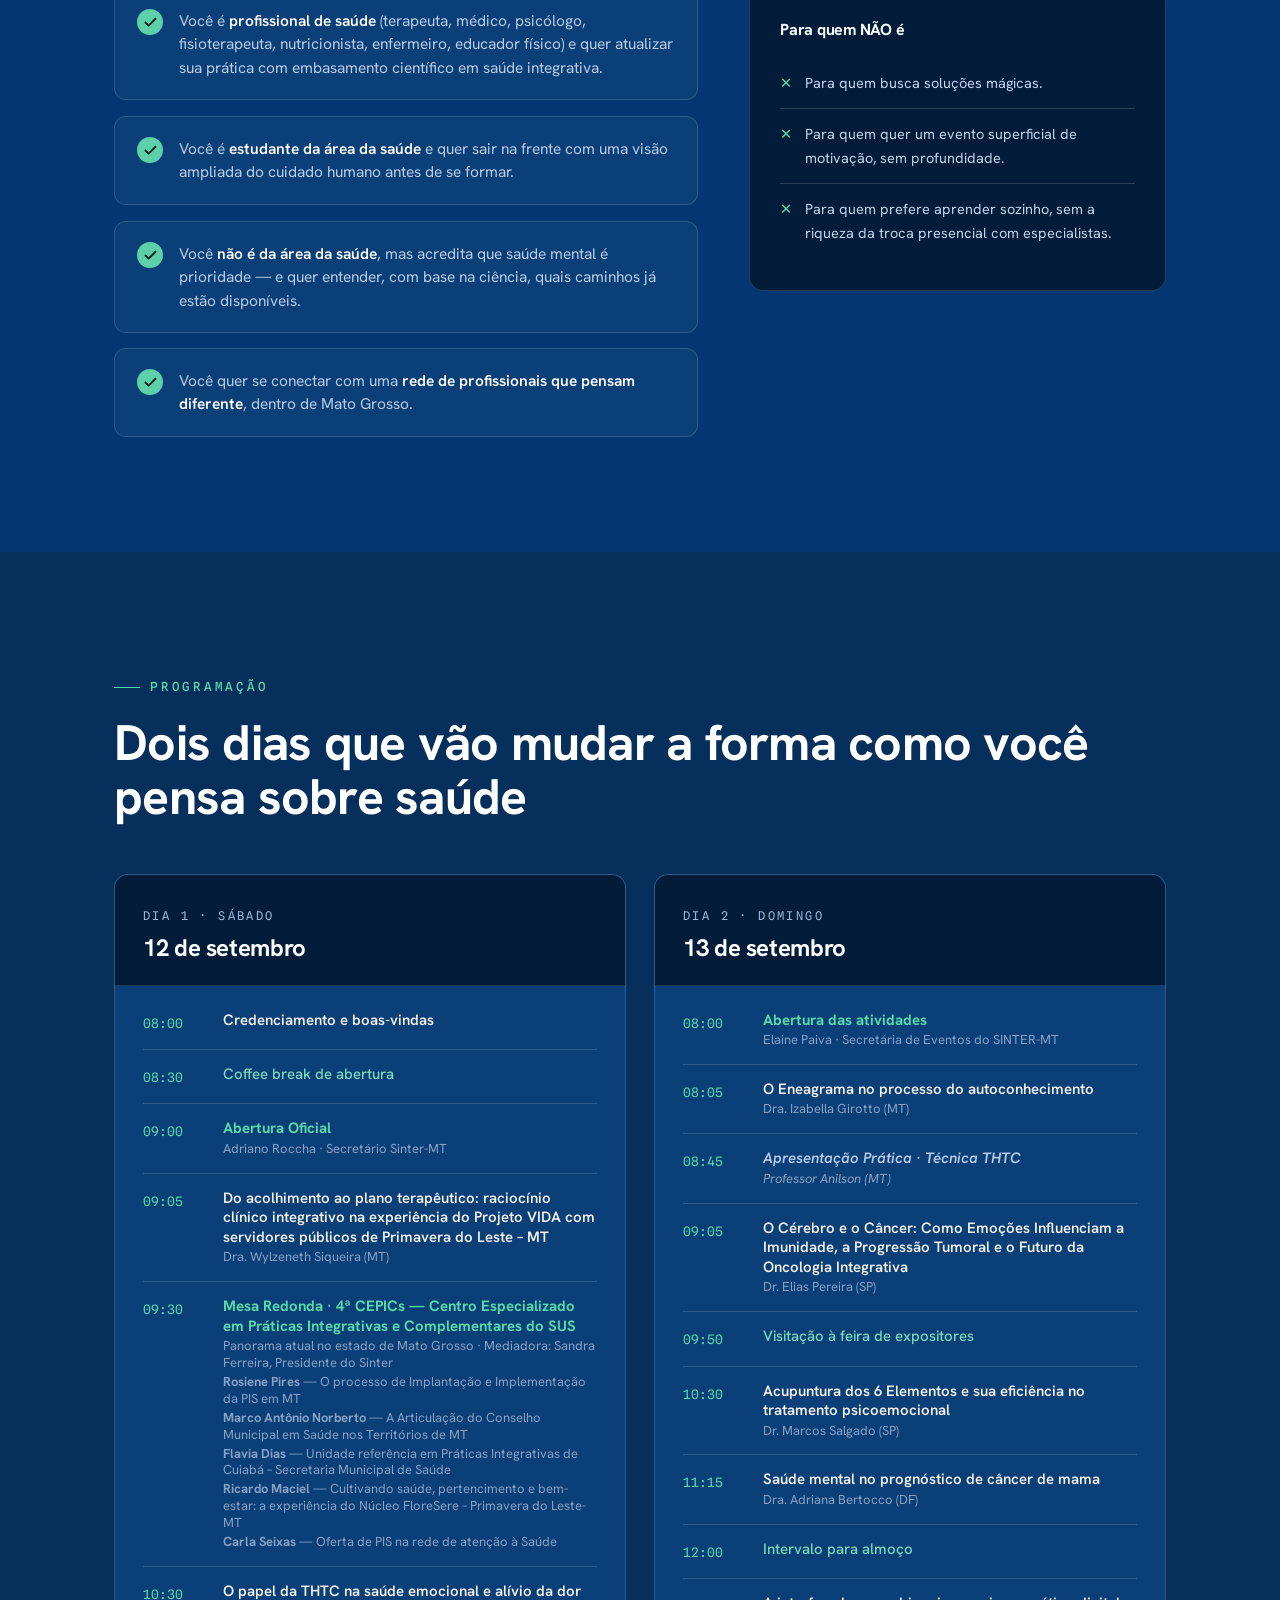
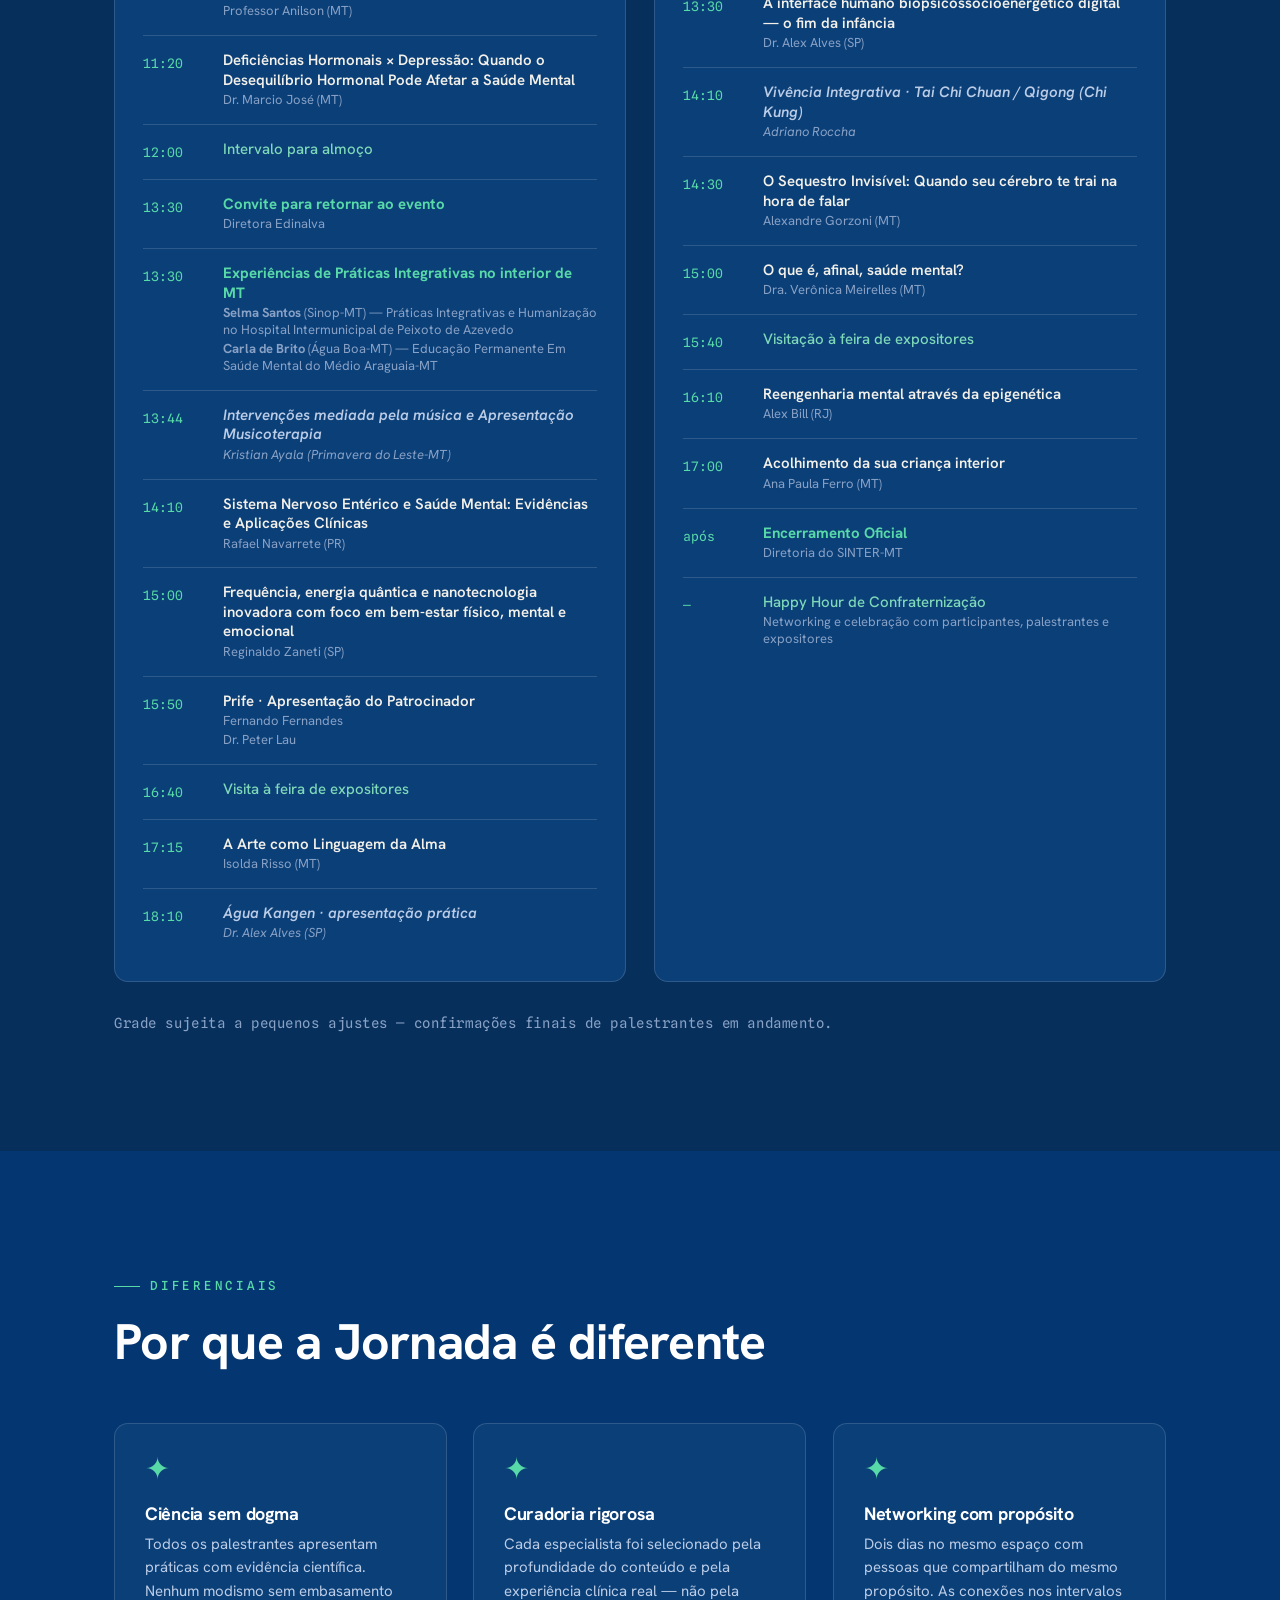
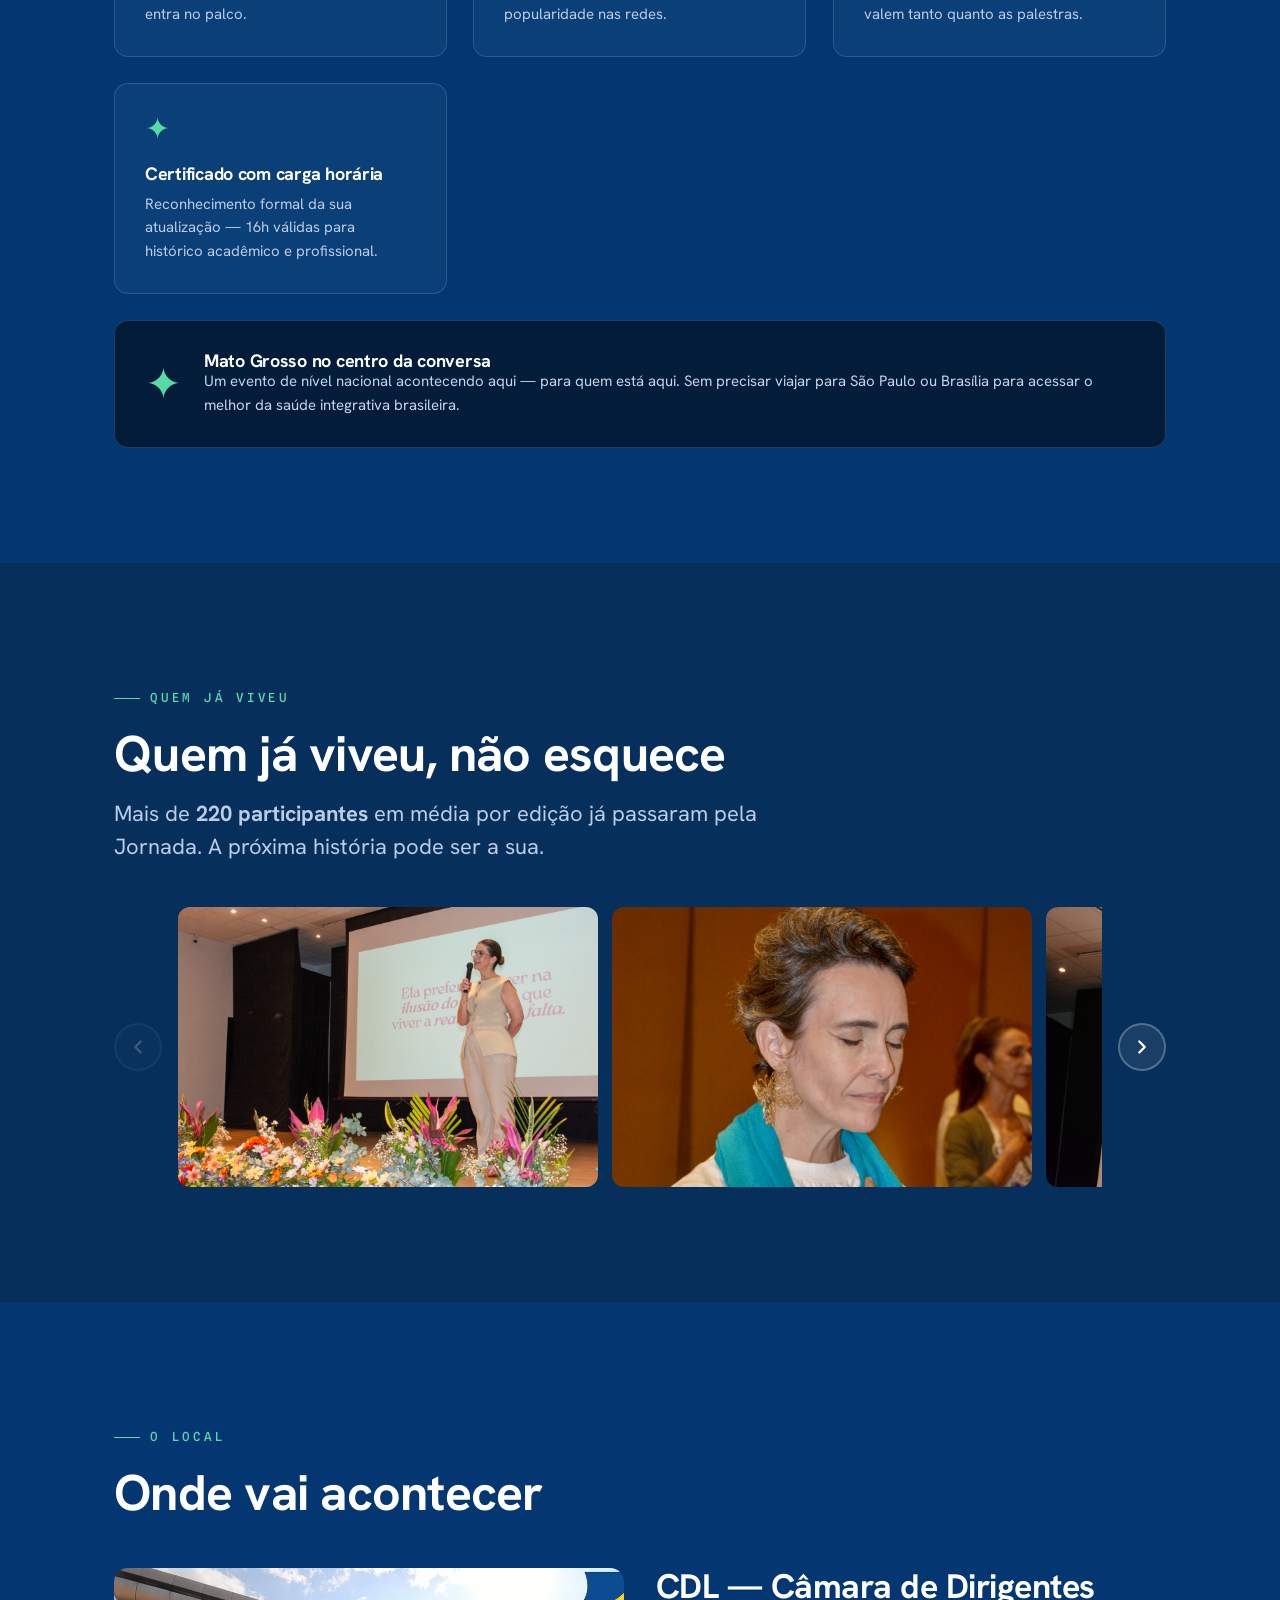
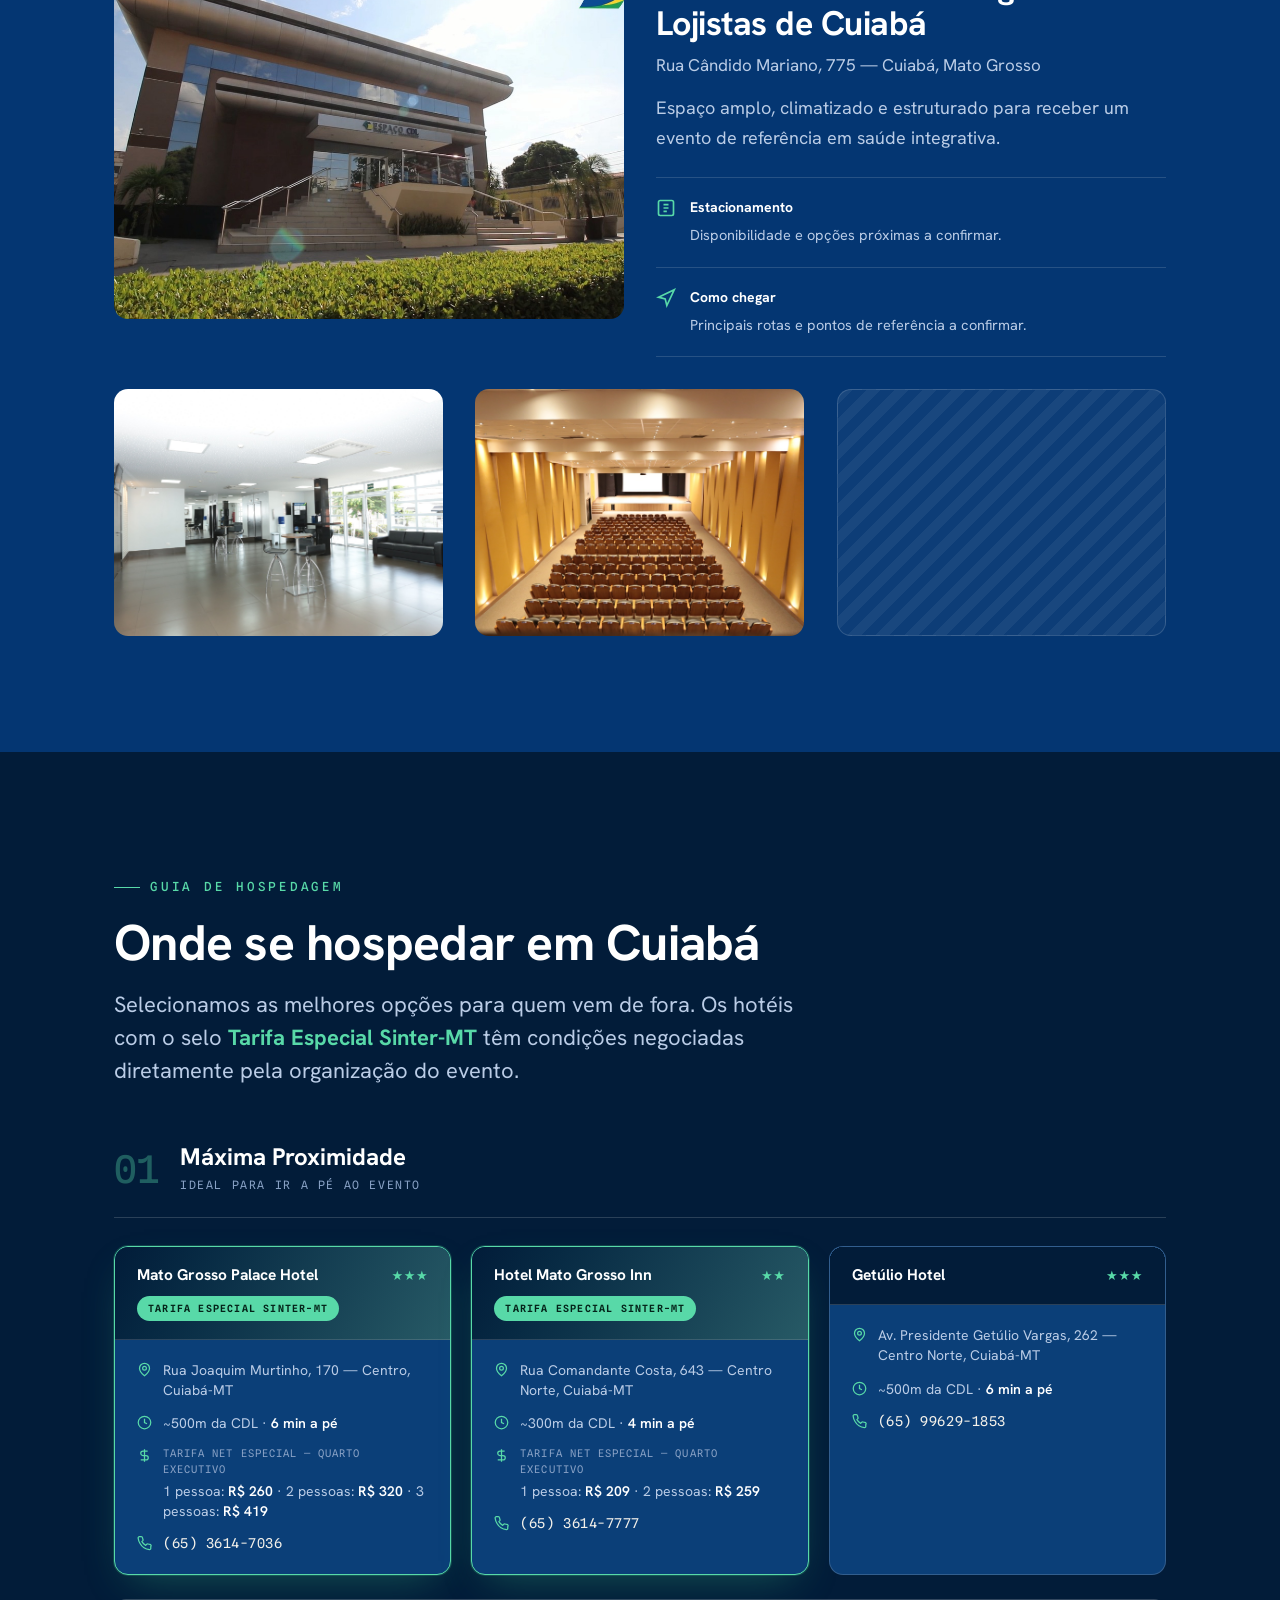
==== commit 2b07b515: "feat: remove faixas de urgência vermelha e amarela abaixo do header" ====
--- a/index.html
+++ b/index.html
@@ -111,13 +111,6 @@
   </div>
 </header>
 
-<!-- ============ FAIXAS DE URGÊNCIA ============ -->
-<div class="urgency-bar urgency-bar--red">
-  <p>90% das Vagas Preenchidas — Inscreva-se Já!</p>
-</div>
-<div class="urgency-bar urgency-bar--yellow">
-  <p>+ de 200 Pessoas Inscritas</p>
-</div>
 
 <!-- ============ SEÇÃO 1 — HERO ============ -->
 <section class="hero" id="topo">
--- a/styles.css
+++ b/styles.css
@@ -209,23 +209,6 @@
 .nav-links a:hover { color: var(--navy); }
 @media (max-width: 900px) { .nav-links { display: none; } }
 
-/* ===== FAIXAS DE URGÊNCIA ===== */
-.urgency-bar {
-  width: 100%;
-  padding: 14px 20px;
-  text-align: center;
-  position: static;
-}
-.urgency-bar p {
-  font-size: clamp(16px, 2.5vw, 21px);
-  font-weight: 700;
-  line-height: 1.3;
-  margin: 0;
-}
-.urgency-bar--red { margin-top: 78px; background: #E4002B; }
-.urgency-bar--red p { color: #fff; }
-.urgency-bar--yellow { background: #FFD700; }
-.urgency-bar--yellow p { color: #021c39; }
 
 /* ============================================================
    HERO
